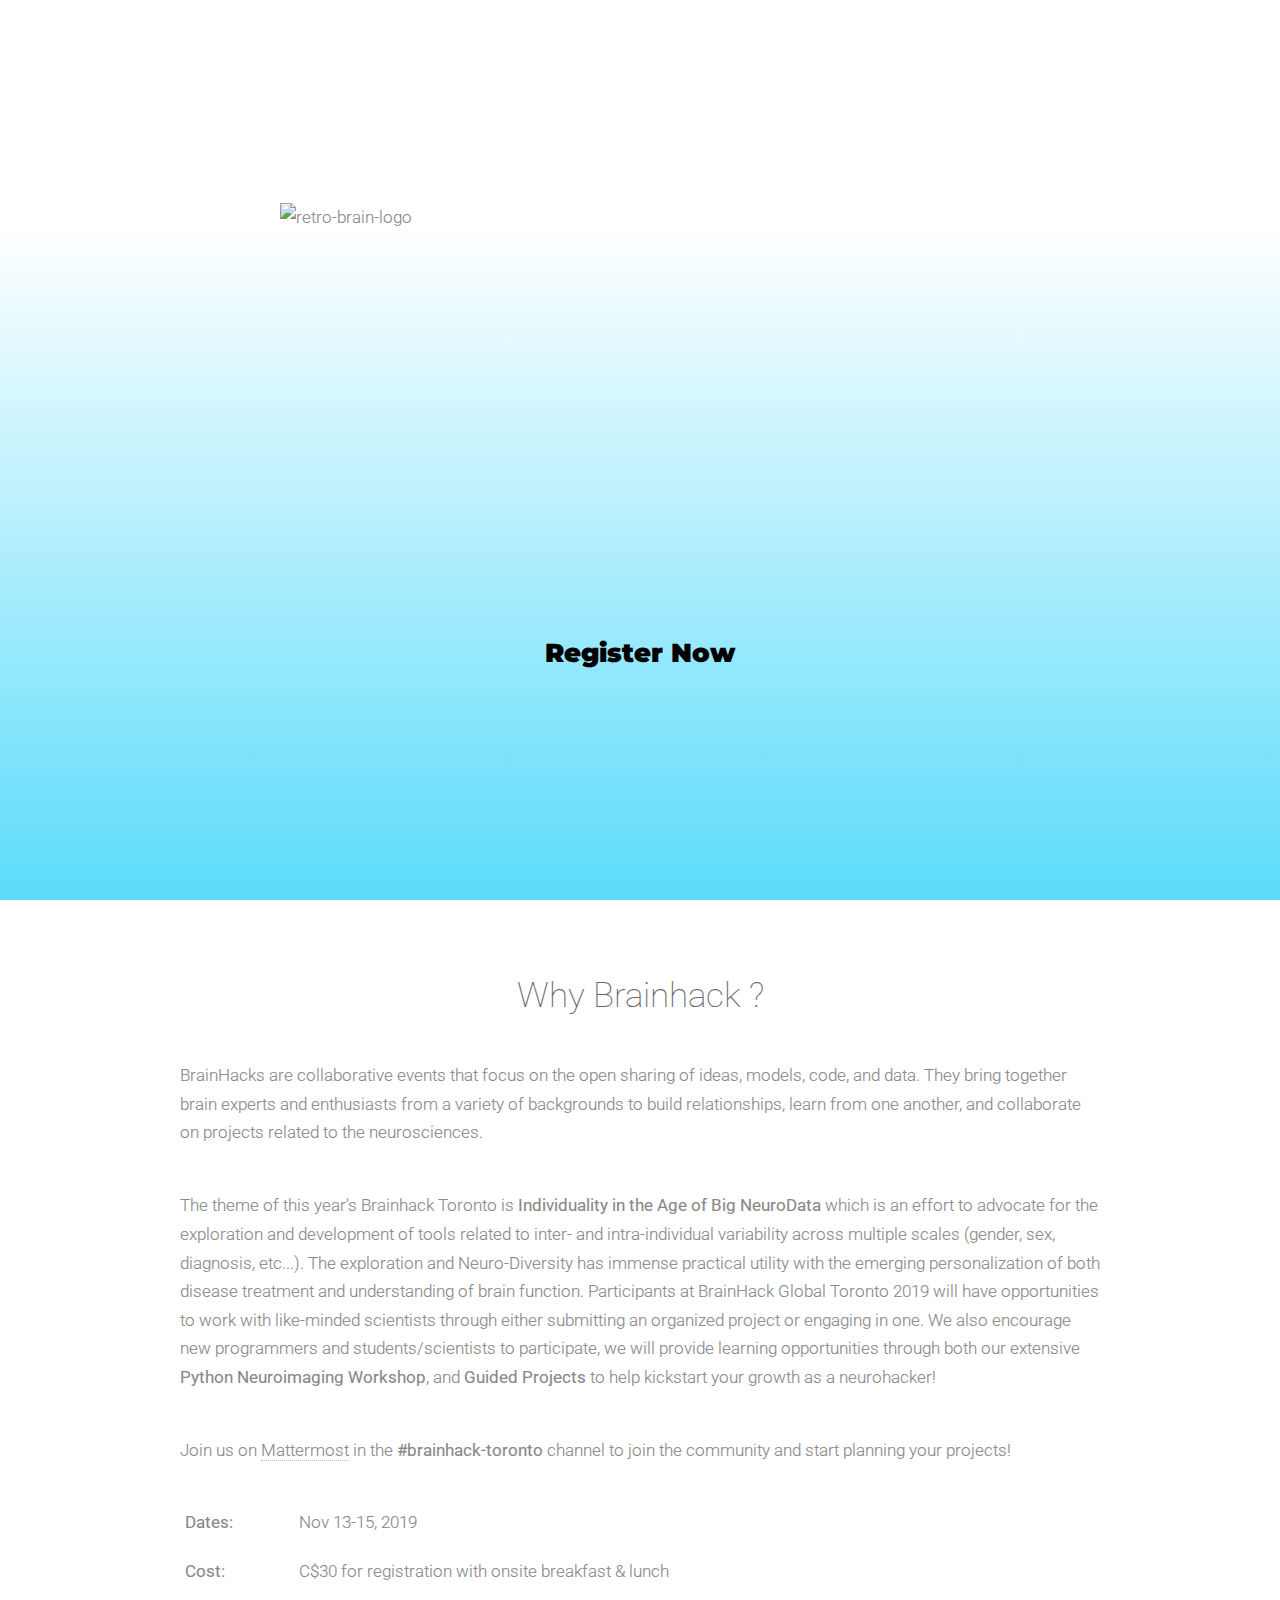
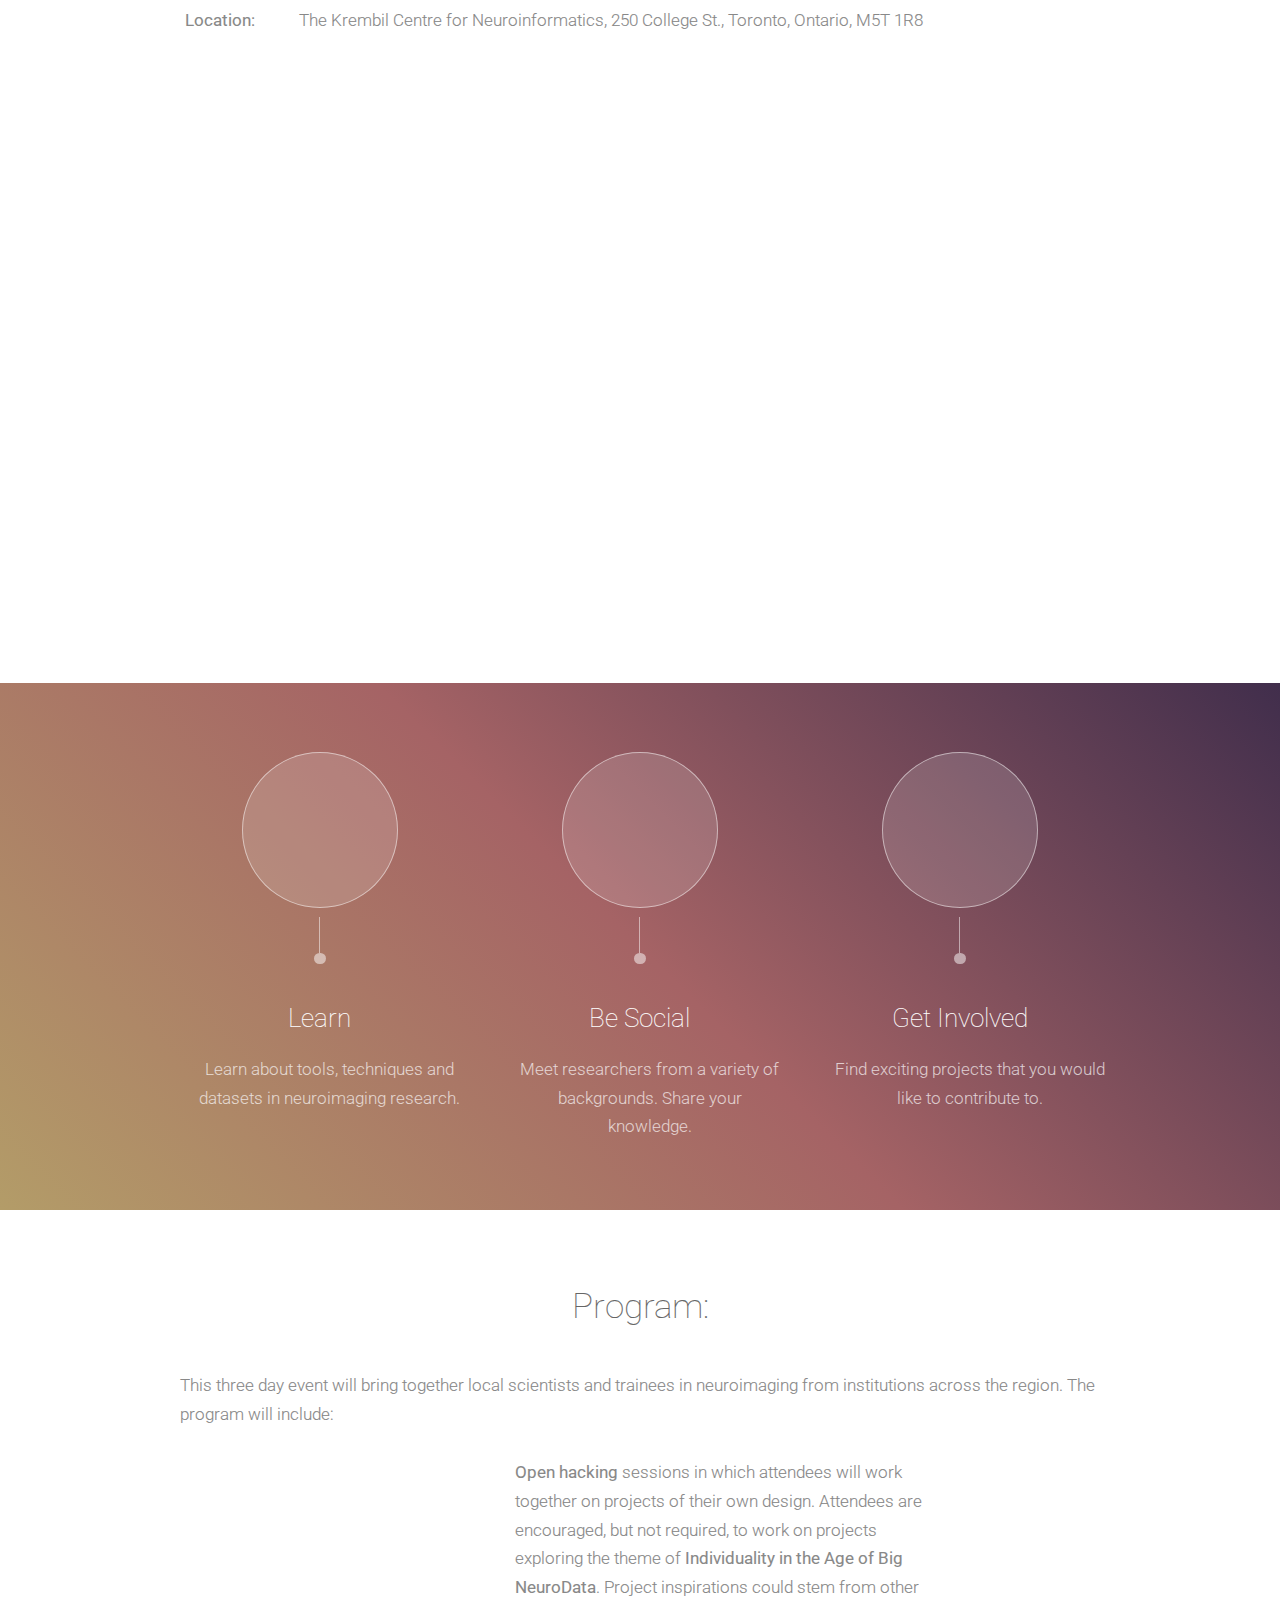
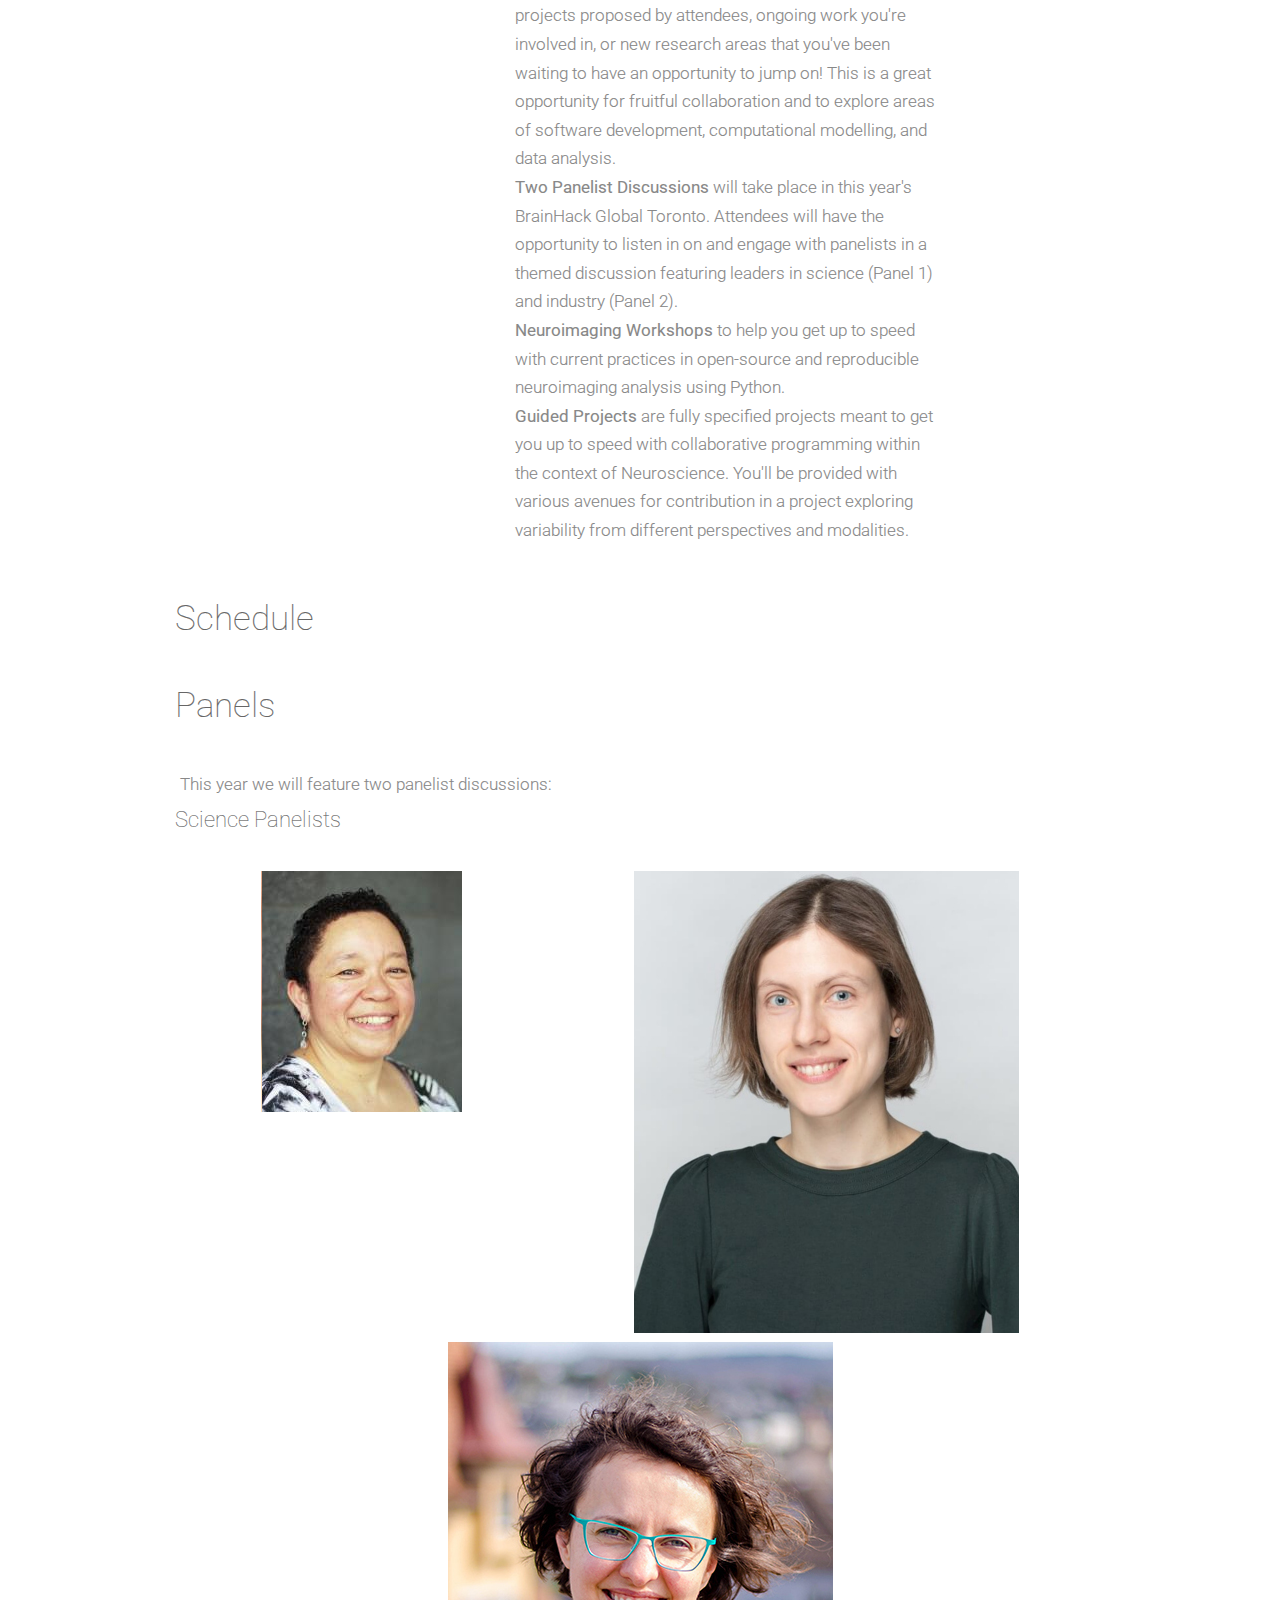
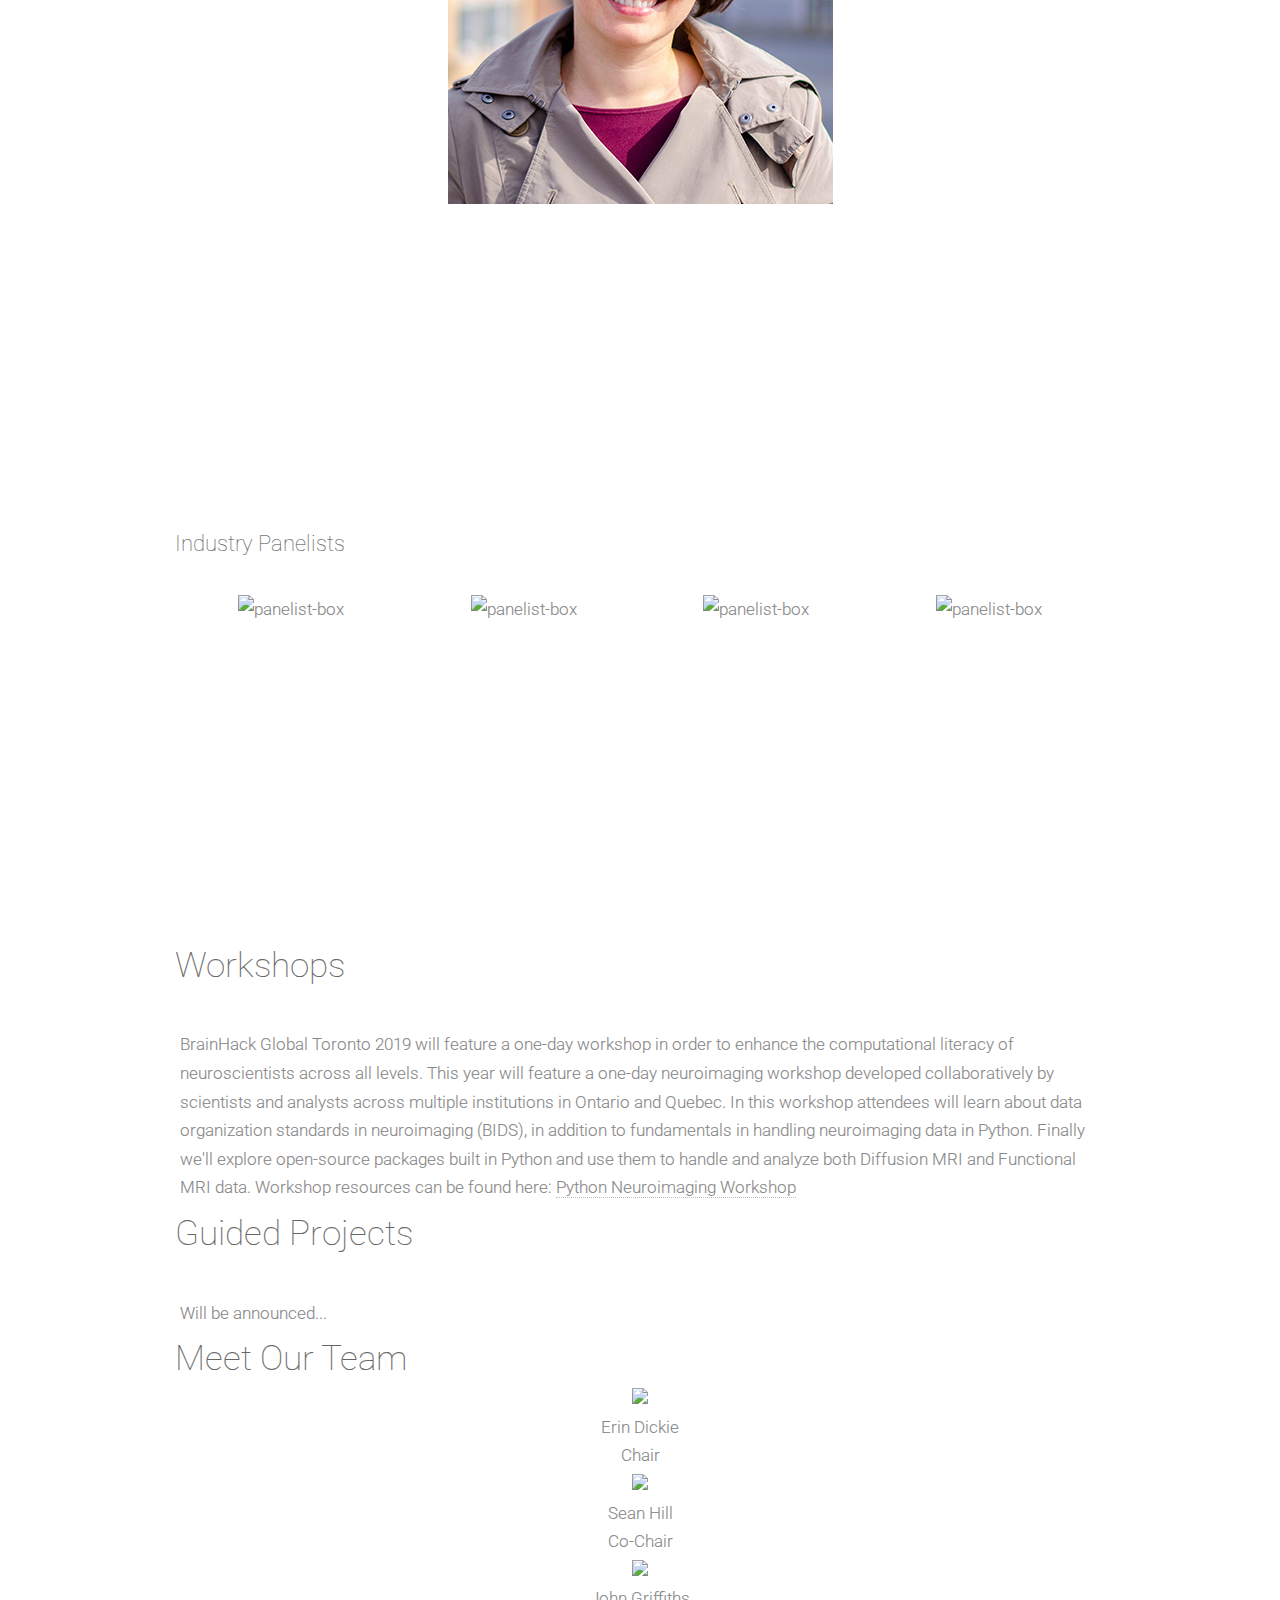
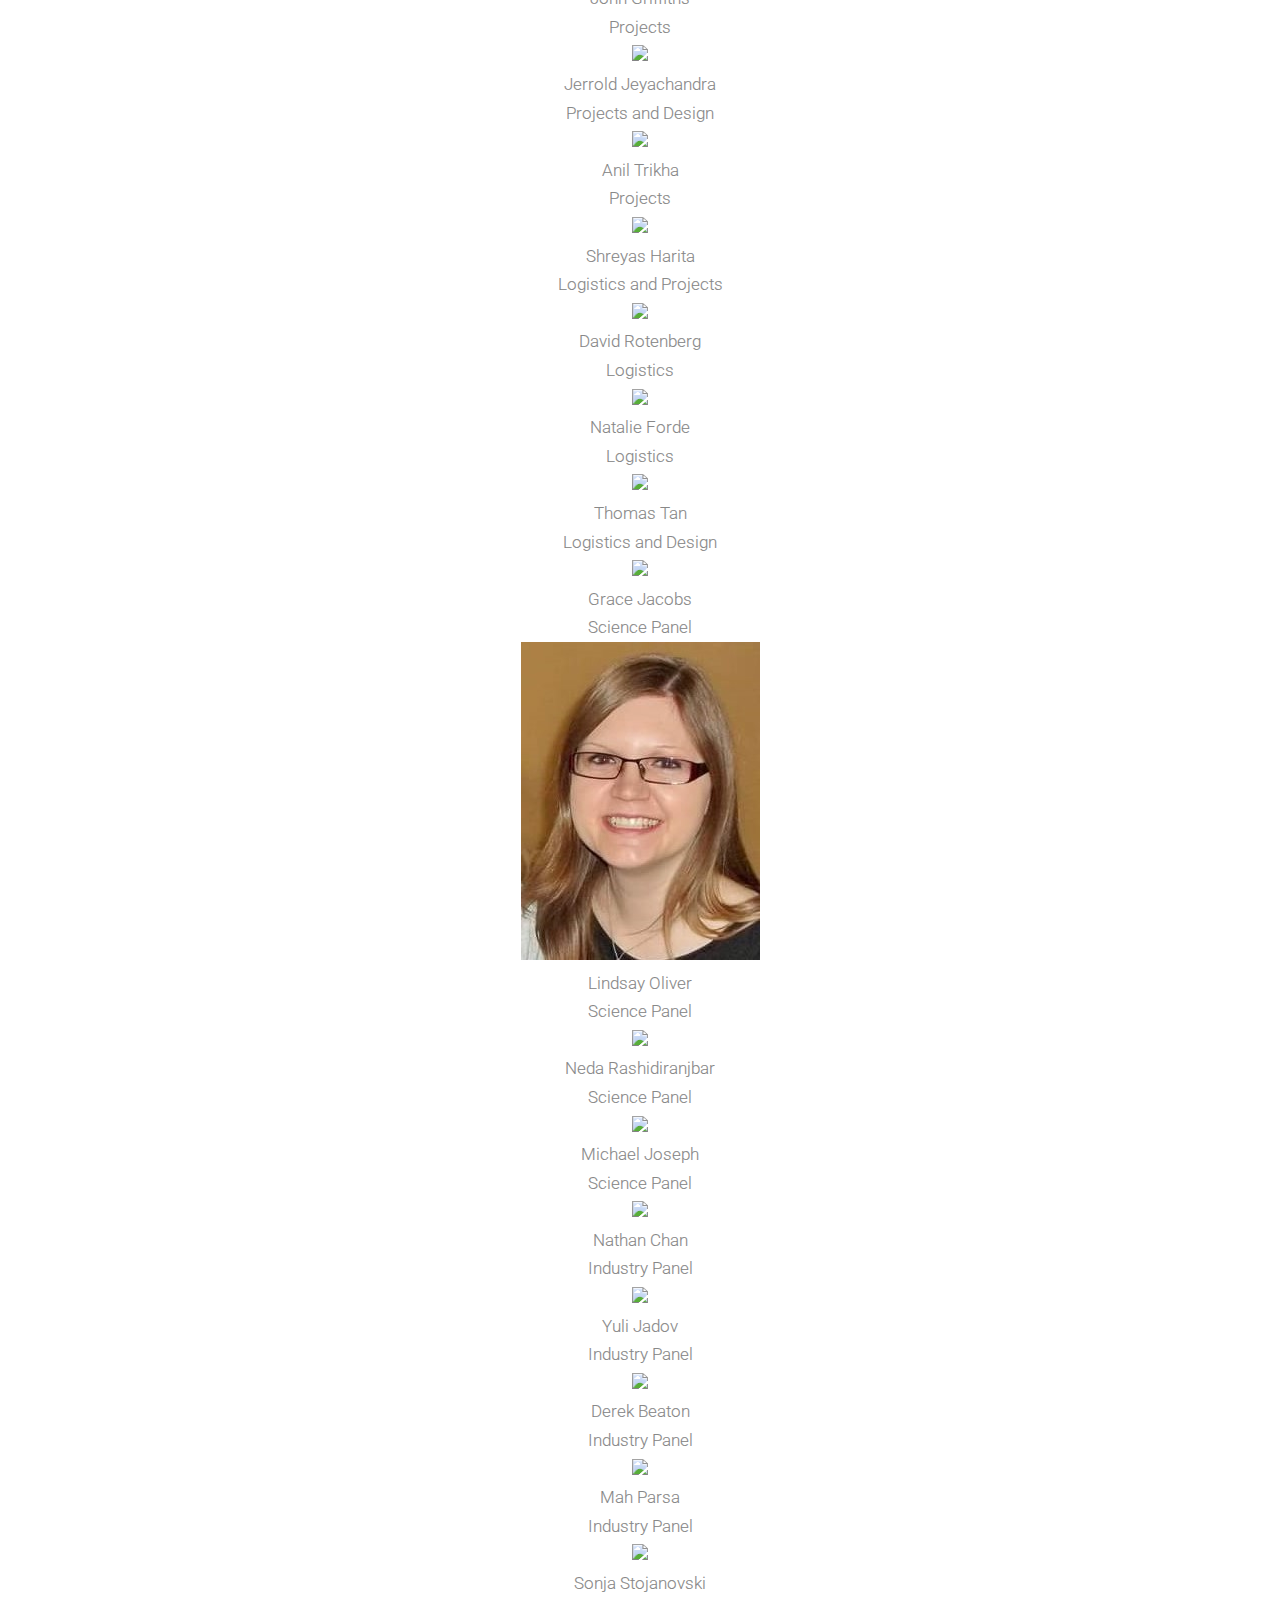
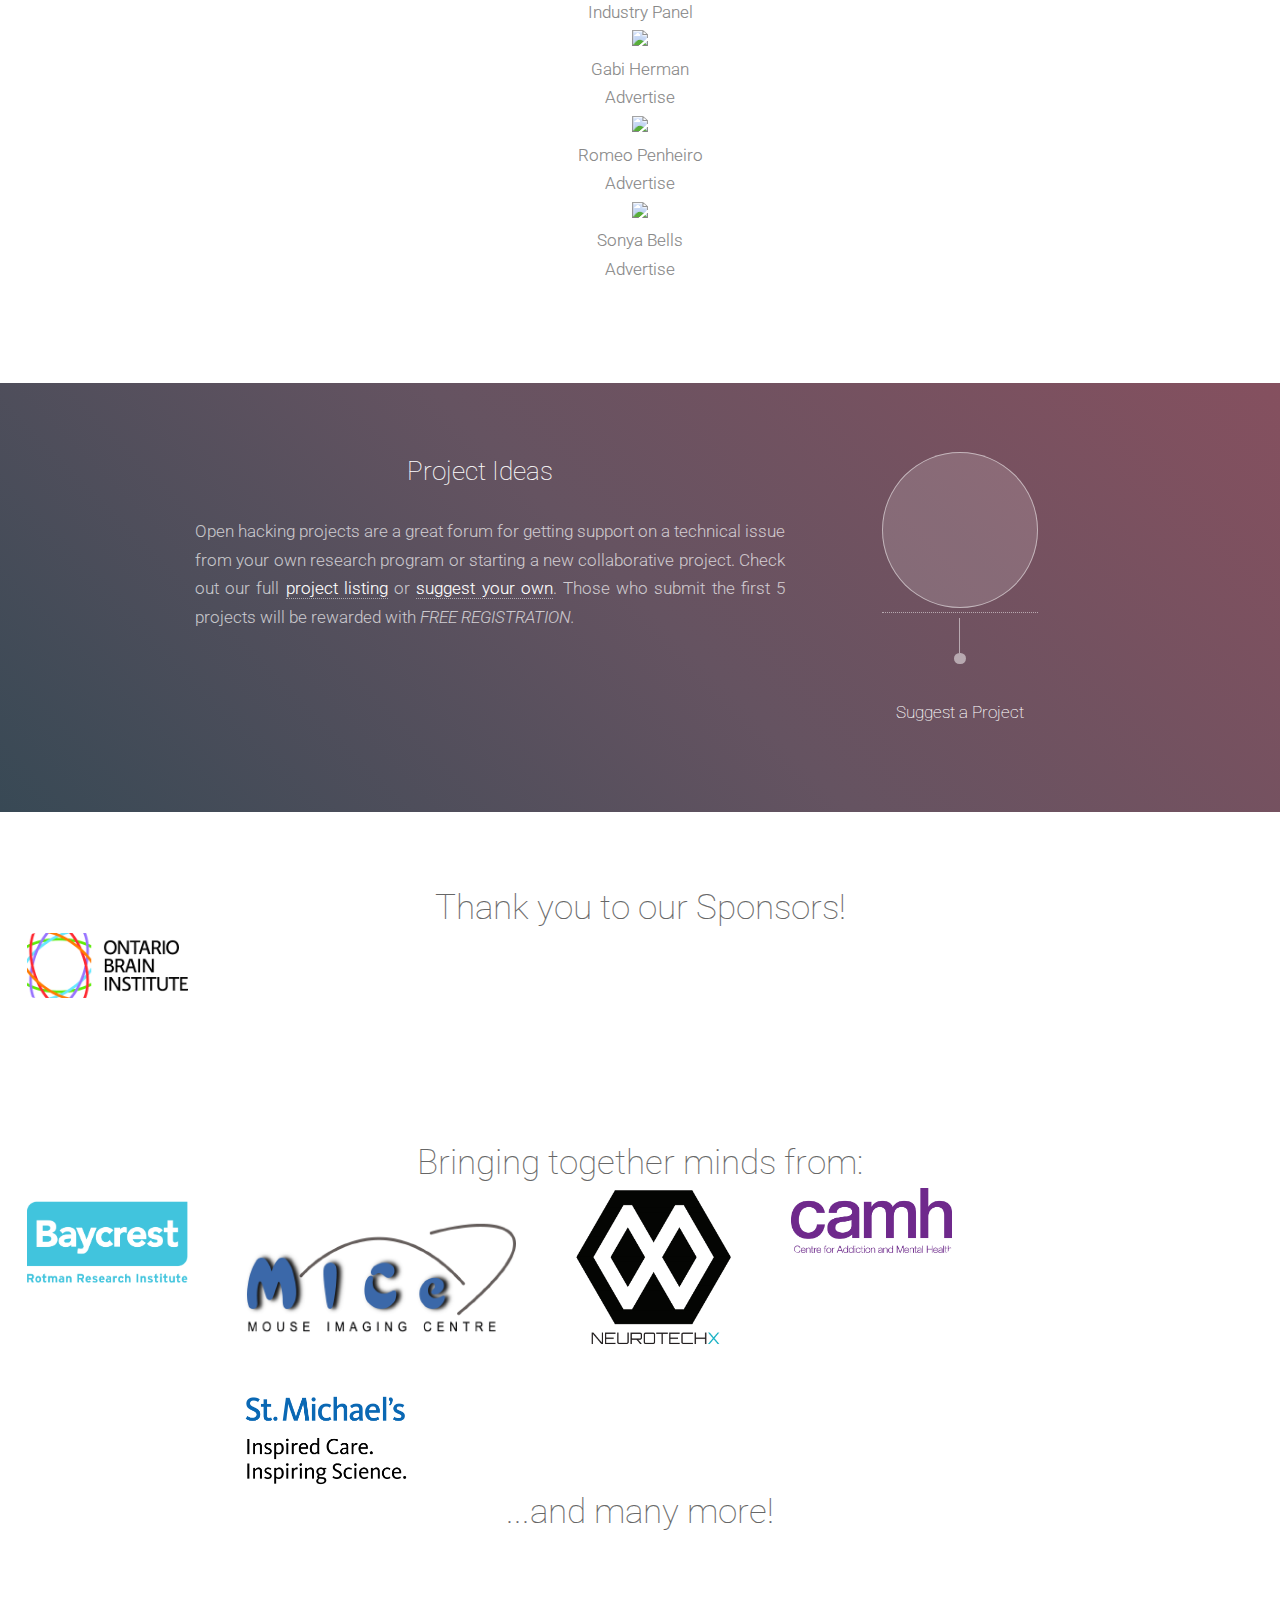
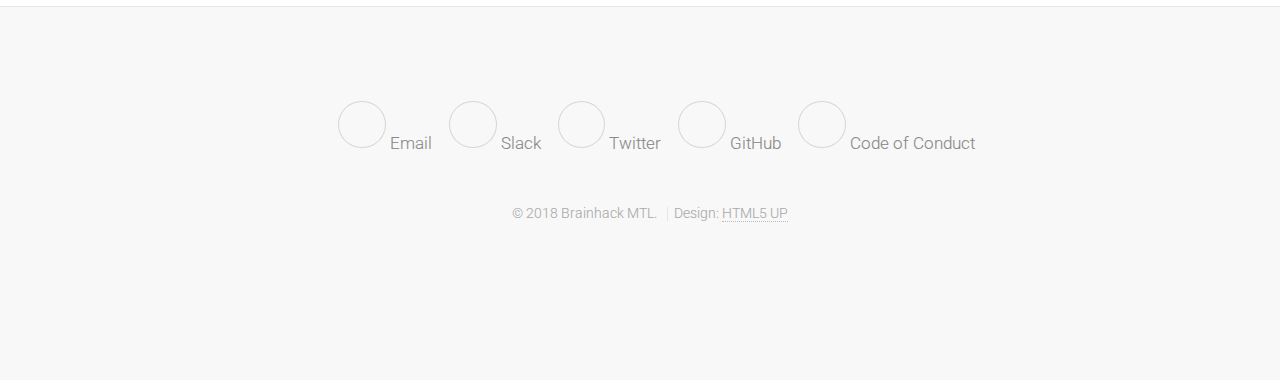
==== index.html @ a6c5b806 "Merge branch 'master' into master" ====
<!DOCTYPE HTML>
<!--
	Tessellate by HTML5 UP
	html5up.net | @ajlkn
	Free for personal and commercial use under the CCA 3.0 license (html5up.net/license)
-->
<html>

<head>
	<title>Global Toronto 11-2019</title>
	<meta charset="utf-8" />
	<meta name="viewport" content="width=device-width, initial-scale=1" />
	<link href="https://fonts.googleapis.com/css?family=Press+Start+2P" rel="stylesheet">
	<link href="https://fonts.googleapis.com/css?family=Montserrat" rel="stylesheet">
	<link rel="stylesheet" href="https://use.fontawesome.com/releases/v5.7.2/css/all.css" integrity="sha384-fnmOCqbTlWIlj8LyTjo7mOUStjsKC4pOpQbqyi7RrhN7udi9RwhKkMHpvLbHG9Sr" crossorigin="anonymous">
	<link rel="stylesheet" href="https://maxcdn.bootstrapcdn.com/bootstrap/3.3.7/css/bootstrap.min.css" integrity="sha384-BVYiiSIFeK1dGmJRAkycuHAHRg32OmUcww7on3RYdg4Va+PmSTsz/K68vbdEjh4u"
	    crossorigin="anonymous">
	<link rel="stylesheet" href="assets/css/main.css" />
	<link rel="stylesheet" href="assets/css/index.css"/>


	<!-- Full Calender -->
	<link href='assets/js/fullcalendar/packages/core/main.css' rel='stylesheet' />
	<link href='assets/js/fullcalendar/packages/list/main.css' rel='stylesheet' />

	<script src='assets/js/fullcalendar/packages/core/main.js'></script>
	<script src='assets/js/fullcalendar/packages/list/main.js'></script>
	<script src="assets/js/jquery.min.js"></script>


	<!-- Script for calendar -->
    	<script>

		// Get JSON callsback addDocument...
		document.addEventListener('DOMContentLoaded', addDocument)

		function addDocument(){

			$.getJSON("assets/data/calendar.json", function(data){

				console.log(data)
				var calendarEl = document.getElementById('calendar');
				var calendar = new FullCalendar.Calendar(calendarEl, {
					plugins: [ 'list' ],
					defaultView: 'listWeek',
					validRange: {
						start: "2019-11-13",
						end: "2019-11-16"
					},
					events: data

				});
			calendar.render();

			});
      		}

    	</script>


</head>

<body>

	<!-- Header -->

    <div class="header-logo">

		<div><img class="logo" src="./images/BrainHack/SVG/coverArt.svg" alt="retro-brain-logo"></div>

		<div id="reg-link"><a href="https://www.eventbrite.ca/e/global-toronto-brainhack-2019-tickets-76980551903" id="register-link">Register Now</a></div>
	  </div>


	<!-- First -->
	<section id="info" class="main">
		<header>
			<div class="container">
				<h2> Why Brainhack ?</h2>

				<p> BrainHacks are collaborative events that focus on the open sharing of ideas, models, code, and data. They bring together brain experts and enthusiasts from a variety of backgrounds to build relationships, learn from one another, and collaborate on projects related to the neurosciences. </p>

				<p> The theme of this year's Brainhack Toronto is <b> Individuality in the Age of Big NeuroData </b> which is an effort to advocate for the exploration and development of tools related to inter- and intra-individual variability across multiple scales (gender, sex, diagnosis, etc...). The exploration and Neuro-Diversity has immense practical utility with the emerging personalization of both disease treatment and understanding of brain function. Participants at BrainHack Global Toronto 2019 will have opportunities to work with like-minded scientists through either submitting an organized project or engaging in one. We also encourage new programmers and students/scientists to participate, we will provide learning opportunities through both our extensive <b>Python Neuroimaging Workshop</b>, and <b>Guided Projects</b> to help kickstart your growth as a neurohacker!

				<p> Join us on <a href="https://mattermost.brainhack.org/brainhack/channels/brainhack-toronto" target="_blank">Mattermost</a> in the <b>#brainhack-toronto</b> channel to join the community and start planning your projects! </p>

				</br>
				<div>
					<table>
						<tr>
							<td align="left">
								<b>Dates:</b>
							</td>
							<td align="left">Nov 13-15, 2019</td>
						</tr>
						<tr>
							<td align="left">
								<b>Cost:</b>
							</td>
							<td align="left">C$30 for registration with onsite breakfast & lunch</td>
						</tr>
						<tr>
							<td align="left">
								<b>Location:</b>
							</td>
							<td align="left">The Krembil Centre for Neuroinformatics, 250 College St., Toronto, Ontario, M5T 1R8</th>
						</tr>
					</table>
				</div>
				</br>
				<div class="map-responsive">

					<!-- Change z=xx for map zoom-->
					<iframe src="https://maps.google.com/maps?q=250%20College%20St%2C%20Toronto%2C%20ON%20M5T%201R8&t=&z=16&ie=UTF8&iwloc=&output=embed"
					    width="600" height="450" frameborder="0" style="border:0" allowfullscreen></iframe>
				</div>
			</div>
		</header>
		<div class="content dark style1 featured">
			<div class="container">
				<div class="row">
					<div class="4u 12u(narrow)">
						<section>
							<span class="feature-icon">
								<span class="icon fa-graduation-cap"></span>
							</span>
							<header>
								<h3>Learn</h3>
							</header>
							<p>Learn about tools, techniques and datasets in neuroimaging research.</p>
						</section>
					</div>
					<div class="4u 12u(narrow)">
						<section>
							<span class="feature-icon">
								<span class="icon fa-comments"></span>
							</span>
							<header>
								<h3>Be Social</h3>
							</header>
							<p>Meet researchers from a variety of backgrounds. Share your knowledge.</p>
						</section>
					</div>
					<div class="4u 12u(narrow)">
						<section>
							<span class="feature-icon">
								<span class="icon fa-gears"></span>
							</span>
							<header>
								<h3>Get Involved</h3>
							</header>
							<p>Find exciting projects that you would like to contribute to.</p>
						</section>
					</div>
				</div>
			</div>
		</div>
	</section>

	<!-- Second -->
	<section id="schedule" class="main">
		<header>
			<div class="container">
				<h2>Program:</h2>
				<p>
					This three day event will bring together local scientists and trainees in neuroimaging from institutions across the region.
					The program will include:
				</p>


			<div class="row">
				<div class="4u 12u(narrow)">
					<a href="https://gigascience.biomedcentral.com/articles/10.1186/s13742-016-0121-x" target="_blank" class="image fit">
						<img src="images/what_is_brainhack.gif" alt="" />
					</a>
				</div>
				<div class="6u 12u(narrow)">
					<ul class="info">
						<li class="icon fa-cog">
							<!-- Update information for better interoperability -->
							<b>Open hacking</b> sessions in which attendees will work together on projects of their own design. Attendees are encouraged, but not required,
							to work on projects exploring the theme of <b>Individuality in the Age of Big NeuroData</b>. Project inspirations could stem from other projects proposed by attendees,
							ongoing work you're involved in, or new research areas that you've been waiting to have an opportunity to jump on!
							This is a great opportunity for fruitful collaboration and to explore areas of software development,
							computational modelling, and data analysis.
							</li>
						<li class="icon fa-bullhorn">
							<!-- Update information depending on what's actually happening -->
							<b>Two Panelist Discussions</b> will take place in this year's BrainHack Global Toronto. Attendees will have the opportunity to listen in on and engage with panelists in a themed discussion featuring leaders in science (Panel 1) and industry (Panel 2).
							</li>
							<!-- No longer relevant, use TrainTracks -->
						<li class="icon fa-train"> <b> Neuroimaging Workshops </b> to help you get up to speed with current practices in open-source and reproducible neuroimaging analysis
							using Python.
						</li>
						<li> <i class="fas fa-hands-helping"></i> <b> Guided Projects </b> are fully specified projects meant to get you up to speed with collaborative programming within the context of Neuroscience. You'll be provided with various avenues for contribution in a project exploring variability from different perspectives and modalities.
						</li>
					</ul>
				</div>
			</div>

				<div class="row">
					<h2>Schedule</h2>
				</div>

				<div id='calendar' style="padding: 0 0 2em 0"></div>


				<div class="row">
					<h2>Panels</h2>
				</div>

				<p>
					This year we will feature two panelist discussions:
				</p>

				<div class="row" style="padding: 0 0 2em 0">
					<h3>Science Panelists</h3>
				</div>

					<!-- Add flexbox div container horizontal here use placeholder-->
					<div class="panelists">

						<div class="science-box"><img class="panelist-box" src="./images/panelists/skinner_cropped.jpg" alt="panelist-box"></div>
						<div class="science-box"><img class="panelist-box" src="./images/panelists/yuliya_cropped.jpg" alt="panelist-box"></div>
						<div class="science-box"><img class="panelist-box" src="./images/panelists/andreaa_cropped.jpg" alt="panelist-box"></div>
					</div>

					<!-- Goal on hover of above, call a JS script that
	     				writes into panelist-test-->
					<div class="text-parent">
						<div id="science-person"></div>
						<div id="science-job"></div>
						<div id="science-bio"></div>
					</div>



				<div class="row" style="padding: 0 0 2em 0">
					<h3>Industry Panelists</h3>
				</div>

					<!-- Add flexbox div container horizontal here -->
					<div class="panelists">

						<div class="industry-box"><img class="panelist-box" src="./images/panelists/april.jpg" alt="panelist-box"></div>
						<div class="industry-box"><img class="panelist-box" src="./images/panelists/roseanne.jpg" alt="panelist-box"></div>
						<div class="industry-box"><img class="panelist-box" src="./images/panelists/graeme.jpg" alt="panelist-box"></div>
						<div class="industry-box"><img class="panelist-box" src="./images/panelists/CrisMicheli.jpg" alt="panelist-box"></div>
					</div>

					<div class="text-parent">
						<div id="industry-person"></div>
						<div id="industry-job"></div>
						<div id="industry-bio"></div>
					</div>

				<div class="row">
					<h2>Workshops</h2>
				</div>


				<p> 
					BrainHack Global Toronto 2019 will feature a one-day workshop in order to enhance the computational literacy of neuroscientists across all levels. This year will feature
					a one-day neuroimaging workshop developed collaboratively by scientists and analysts across multiple institutions in Ontario and Quebec. In this workshop attendees will learn
					about data organization standards in neuroimaging (BIDS), in addition to fundamentals in handling neuroimaging data in Python. Finally we'll explore open-source packages
					built in Python and use them to handle and analyze both Diffusion MRI and Functional MRI data. 

					Workshop resources can be found here: <a href="https://github.com/jerdra/python_neuroimaging_analysis">Python Neuroimaging Workshop</a>

				</p>

				<div class="row">
					<h2>Guided Projects</h2>
				</div>
				<p>
				Will be announced...
				</p>

				<div class="row">
					<h2>Meet Our Team</h2>

				</div>

					<div class="subcomittee-container">
        					<div class="flex-item"><img src="./images/committee/erin.jpeg">
							<div class="description-text">
          						<div>Erin Dickie</div>
											<div>Chair</div>
							</div>
	     					</div>
        					<div class="flex-item"><img src="./images/committee/person101.png">
							<div class="description-text">
          						<div>Sean Hill</div>
											<div>Co-Chair</div>
							</div>
	     					</div>
								<div class="flex-item"><img src="./images/committee/person101.png">
								<div class="description-text">
										<div>John Griffiths</div>
										<div>Projects</div>
								</div>
								</div>
        					<div class="flex-item"><img src="./images/committee/jer.jpg">
							<div class="description-text">
          						<div>Jerrold Jeyachandra</div>
											<div>Projects and Design</div>
							</div>
	     					</div>
								<div class="flex-item"><img src="./images/committee/Anil-2019Oct23.jpg">
						<div class="description-text">
											<div>Anil Trikha</div>
											<div>Projects</div>
						</div>
							</div>
								<div class="flex-item"><img src="./images/committee/Shreyas.jpg">
						<div class="description-text">
										<div>Shreyas Harita</div>
										<div>Logistics and Projects</div>
						</div>
							</div>
        					<div class="flex-item"><img src="./images/committee/person101.png">
							<div class="description-text">
          						<div>David Rotenberg</div>
											<div>Logistics</div>
							</div>
	     					</div>
        					<div class="flex-item"><img src="./images/committee/nat.jpg">
							<div class="description-text">
          						<div>Natalie Forde</div>
											<div>Logistics</div>
							</div>
	     					</div>
        					<div class="flex-item"><img src="./images/committee/thomas.jpg">
							<div class="description-text">
          						<div>Thomas Tan</div>
											<div>Logistics and Design</div>
							</div>
	     					</div>
        					<div class="flex-item"><img src="./images/committee/grace.jpeg">
							<div class="description-text">
          						<div>Grace Jacobs</div>
											<div>Science Panel</div>
							</div>
	     					</div>
        					<div class="flex-item"><img src="./images/committee/lindsay.jpg">
							<div class="description-text">
          						<div>Lindsay Oliver</div>
											<div>Science Panel</div>
							</div>
	     					</div>
        					<div class="flex-item"><img src="./images/committee/Nedaedited.jpg">
							<div class="description-text">
          						<div>Neda Rashidiranjbar</div>
											<div>Science Panel</div>
							</div>
	     					</div>
								<div class="flex-item"><img src="./images/committee/person101.png">
						<div class="description-text">
											<div>Michael Joseph</div>
											<div>Science Panel</div>
						</div>
							</div>
							<div class="flex-item"><img src="./images/committee/nathan.jpg">
					<div class="description-text">
											<div>Nathan Chan</div>
											<div>Industry Panel</div>
					</div>
						</div>
        					<div class="flex-item"><img src="./images/committee/yuli.jpg">
							<div class="description-text">
          						<div>Yuli Jadov</div>
											<div>Industry Panel</div>
							</div>
	     					</div>
							<div class="flex-item"><img src="./images/committee/person101.png">
					<div class="description-text">
											<div>Derek Beaton</div>
											<div>Industry Panel</div>
					</div>
						</div>
						<div class="flex-item"><img src="./images/committee/person101.png">
				<div class="description-text">
										<div>Mah Parsa</div>
										<div>Industry Panel</div>
				</div>
					</div>
        					<div class="flex-item"><img src="./images/committee/person101.png">
							<div class="description-text">
          						<div>Sonja Stojanovski</div>
											<div>Industry Panel</div>
							</div>
	     					</div>
        					<div class="flex-item"><img src="./images/committee/gabi.jpg">
							<div class="description-text">
          						<div>Gabi Herman</div>
											<div>Advertise</div>
							</div>
	     					</div>
        					<div class="flex-item"><img src="./images/committee/person101.png">
							<div class="description-text">
          						<div>Romeo Penheiro</div>
											<div>Advertise</div>
							</div>
	     					</div>
        					<div class="flex-item"><img src="./images/committee/person101.png">
							<div class="description-text">
          						<div>Sonya Bells</div>
											<div>Advertise</div>
							</div>
	     					</div>
    					</div>

			<div class="container">
				<div class="12u 12u(narrow)">

					<!-- <h2>Social Events</h2> -->
					<div class="row">
						<div class="3u"></div>
						<!-- <div>
							<i class="icon fa-code"></i> Hacknight with
							<a href="http://neurotechx.com/chapter/1531/">NeuroTechTO</a> on Thursday evening @ Mozilla
						</div> -->
					</div>
					<div class="row">
						<div class="3u"></div>
						<!--<div>
							<i class="icon fa-coffee"></i> A social outing on Friday evening @
							<a href="http://fabrestaurants.ca/restaurant/thegoodman/">Goodman Pub & Kitchen</a>
						</div> --->
					</div>

				</div>
			</div>
		</header>
	</section>






	<section id="projects" class="main">
		<div class="content dark style2">
			<div class="container">
				<div class="row">
					<div class="8u 12u(narrow)">
						<section>
							<h3>Project Ideas</h3>
							<p>
								Open hacking projects are a great forum for getting support on a technical issue from your own research program or starting
								a new collaborative project. Check out our full

								<a href="projects.html" target="_blank">project listing</a> or
								<a href="https://docs.google.com/forms/d/e/1FAIpQLSe87uijqLn3oYA3CiZ4BWmYe9z6SYHd9r05hBLc5zU6RomJ_A/viewform?usp=sf_link" target="_blank">suggest your own</a>. Those who submit the first 5 projects will be rewarded with
								<em>FREE REGISTRATION.</em>
							</p>
						</section>
					</div>
					<div class="4u 12u(narrow)">
						<a href="https://docs.google.com/forms/d/e/1FAIpQLSe87uijqLn3oYA3CiZ4BWmYe9z6SYHd9r05hBLc5zU6RomJ_A/viewform?usp=sf_link" target="_blank">
							<span class="feature-icon">
								<span class="icon fa-clipboard"></span>
							</span>
							<h4>Suggest a Project</h4>
						</a>
					</div>
				</div>
			</div>
		</div>
	</section>

	<!-- SPONSORS -->
	<section id="sponsors" class="main">
			<header>
			<div class="container">
				<h2>Thank you to our Sponsors!</h2>
			</div>

			<div class="row">

				<div class="2u">
					<a href="http://braininstitute.ca/" target="_blank" class="image fit">
						<img src="images/OBI_logp.png" alt="" />
					</a>
				</div>

				<div class="2u">
					<a href="https://conp.ca/" target="_blank" class="image fit">
						<img src="images/conp_logo.png" alt="" />
					</a>
				</div>
				<div class="3u">
					<a href="http://www.camh.ca/en/research/research_areas/krembil-centre-for-neuroinformatics" target="_blank" class="image fit">
						<img src="images/CAMH_KCNI_logo.png" alt="" />
					</a>
				</div>
				<div class="3u">
					<a href="https://www.opereason.com/" target="_blank" class="image fit">
						<img src="images/OpereasonLogo.jpg" alt="" />
					</a>
				</div>

			</div>


			</header>
		</div>


	</section>
	<section id="sponsors" class="main">
		<header>
			<div class="container">
				<h2>Bringing together minds from:</h2>
			</div>
			<div class="row">
				<div class="2u">
					<a href="https://www.baycrest.org/Baycrest/Research-Innovation/About-Us/Rotman-Research-Institute" target="_blank" class="image fit">
						<img src="images/baycrest_logo_padded.png" alt="" />
					</a>
				</div>
				<div class="3u">
					<a href="http://www.mouseimaging.ca/" target="_blank" class="image fit">
						<img src="images/mice_logo_padded.png" alt="" />
					</a>
				</div>
				<div class="2u">
					<a href="https://neurotechx.herokuapp.com/" target="_blank" class="image fit">
						<img src="images/neurotechx_logo.png" alt="" />
					</a>
				</div>
				<div class="2u">
					<a href="http://www.camh.ca" target="_blank" class="image fit">
						<img src="images/camh-logo-ENGLISH-rgb.jpg" alt="" />
					</a>
				</div>
				<div class="3u">
					<a href="http://www.uhn.ca/KNC" target="_blank" class="image fit">
						<img src="images/logo-knc.png" alt="" />
					</a>
				</div>
			</div>
			<div class="row">
				<div class="2u">
					<a href="http://braininstitute.ca/" target="_blank" class="image fit">
						<img src="images/mozilla-.png" alt="" />
					</a>
				</div>
				<div class="2u">
					<a href="http://www.stmichaelshospital.com/" target="_blank" class="image fit">
						<img src="images/st_michaels.png" alt="" />
					</a>
				</div>
			</div>
			<div class="container">
				<h2>...and many more!</h2>
			</div>
		</header>
	</section>



	<!-- Footer -->
	<section id="footer">
		<ul class="icons">
			<li>
				<a href="mailto:erin.w.dickie@gmail.com" target="_blank" class="icon fa-envelope">
					<span class="label">Email</span>
				</a> Email</li>
			<li>
				<a href="https://brainhack-slack-invite.herokuapp.com/" target="_blank" class="icon fa-slack">
					<span class="label">Slack</span>
				</a> Slack</li>
			<li>
				<a href="https://twitter.com/brainhackto" target="_blank" class="icon fa-twitter">
					<span class="label">Twitter</span>
				</a> Twitter</li>
			<li>
				<a href="https://github.com/brainhackto/Global-Toronto-11-2019" target="_blank" class="icon fa-github">
					<span class="label">GitHub</span>
				</a> GitHub</li>
			<li>
				<a href="http://www.brainhack.org/code-of-conduct.html" target="_blank" class="icon fa-child">
					<span class="label">Code of Conduct</span>
				</a> Code of Conduct</li>
		</ul>
		<div class="copyright">
			<ul class="menu">
				<li>&copy; 2018 Brainhack MTL.</li>
				<li>Design:
					<a href="http://html5up.net">HTML5 UP</a>
				</li>
			</ul>
		</div>
	</section>

	<!-- Scripts -->
	<script src="assets/js/jquery.min.js"></script>
	<script src="assets/js/jquery.scrolly.min.js"></script>
	<script src="assets/js/skel.min.js"></script>
	<script src="assets/js/util.js"></script>
	<script src="assets/js/main.js"></script>
	<script src="https://maxcdn.bootstrapcdn.com/bootstrap/3.3.7/js/bootstrap.min.js"></script>

	<!-- Script for writing into divs science-text -->
	<script>
		// Get relevant elements
		var science_boxes = Array.from(document.getElementsByClassName("science-box"))

		// This function will write into a div
		function displayScience(evt){

			var person = evt.currentTarget.person;
			var job = evt.currentTarget.job;
			var bio = evt.currentTarget.bio;

			console.log(evt.currentTarget);
			console.log(person);
			console.log(job);
			console.log(bio);

			// Fill in
			$("#science-person").fadeOut( function(evt) {
				$(this).text(person).fadeIn();
			});
			$("#science-job").fadeOut( function(evt) {
				$(this).text(job).fadeIn();
			});
			$("#science-bio").fadeOut( function(evt) {
				$(this).text(bio).fadeIn();
			});
		}

		// Read JSON object
		$.getJSON("assets/data/science.json",function(data){

		      // For each science-box assign an event listener
		      science_boxes.map( (obj, ind) => {
		      	obj.person = data[ind].person
		      	obj.job = data[ind].job
		      	obj.bio = data[ind].bio
		      	obj.addEventListener("mouseover",displayScience)
		      });

		});




	</script>

	<!-- Script for writing into divs industry-text -->
	<script>
		// Get relevant elements
		var industry_boxes = Array.from(document.getElementsByClassName("industry-box"))

		// This function will write into a div
		function displayIndustry(evt){

			var person = evt.currentTarget.person;
			var job = evt.currentTarget.job;
			var bio = evt.currentTarget.bio;

			$("#industry-person").fadeOut( function(evt) {
				$(this).text(person).fadeIn();
			});
			$("#industry-job").fadeOut( function(evt) {
				$(this).text(job).fadeIn();
			});
			$("#industry-bio").fadeOut( function(evt) {
				$(this).text(bio).fadeIn();
			});
		}

		// Read JSON object
		$.getJSON("assets/data/industry.json",function(data){

		      // For each science-box assign an event listener
		      industry_boxes.map( (obj, ind) => {
		      	obj.person = data[ind].person
		      	obj.job = data[ind].job
		      	obj.bio = data[ind].bio
		      	obj.addEventListener("mouseover",displayIndustry)
		      });

		});

	</script>
</body>

</html>
---- assets/css/main.css ----
@import url("font-awesome.min.css");
@import url("https://fonts.googleapis.com/css?family=Roboto:100,100italic,300,300italic,400,400italic");

/*
	Tessellate by HTML5 UP
	html5up.net | @ajlkn
	Free for personal and commercial use under the CCA 3.0 license (html5up.net/license)
*/

/* Reset */

	html, body, div, span, applet, object, iframe, h1, h2, h3, h4, h5, h6, p, blockquote, pre, a, abbr, acronym, address, big, cite, code, del, dfn, em, img, ins, kbd, q, s, samp, small, strike, strong, sub, sup, tt, var, b, u, i, center, dl, dt, dd, ol, ul, li, fieldset, form, label, legend, table, caption, tbody, tfoot, thead, tr, th, td, article, aside, canvas, details, embed, figure, figcaption, footer, header, hgroup, menu, nav, output, ruby, section, summary, time, mark, audio, video {
		margin: 0;
		padding: 0;
		border: 0;
		font-size: 100%;
		font: inherit;
		vertical-align: baseline;
	}

	article, aside, details, figcaption, figure, footer, header, hgroup, menu, nav, section {
		display: block;
	}

	body {
		line-height: 1;
	}

	ol, ul {
		list-style: none;
		margin-top: 25px;
		margin-bottom: 25px;
	}

	li {
		text-align: left;
		list-style: none;
	}

	blockquote, q {
		quotes: none;
	}

	blockquote:before, blockquote:after, q:before, q:after {
		content: '';
		content: none;
	}

	table {
		border-collapse: collapse;
		border-spacing: 0;
	}

	body {
		-webkit-text-size-adjust: none;
	}

	th {
	border-bottom: 10px solid white;
	}

	.navbar {
		margin-bottom: 0;
		background-color: #000
	}

/* Box Model */

	*, *:before, *:after {
		-moz-box-sizing: border-box;
		-webkit-box-sizing: border-box;
		box-sizing: border-box;
	}

/* Containers */

	.container {
		margin-left: auto;
		margin-right: auto;
	}

	.container.\31 25\25 {
		width: 100%;
		max-width: 1700px;
		min-width: 1360px;
	}

	.container.\37 5\25 {
		width: 1020px;
	}

	.container.\35 0\25 {
		width: 680px;
	}

	.container.\32 5\25 {
		width: 340px;
	}

	.container {
		width: 1360px;
	}

	.map-responsive{
	overflow:hidden;
	padding-bottom:56.25%;
	position:relative;
	height:0;
	}
	.map-responsive iframe{
	left:0;
	top:0;
	height:100%;
	width:100%;
	position:absolute;
	}

	@media screen and (max-width: 1680px) {

		.container.\31 25\25 {
			width: 100%;
			max-width: 1500px;
			min-width: 1200px;
		}

		.container.\37 5\25 {
			width: 900px;
		}

		.container.\35 0\25 {
			width: 600px;
		}

		.container.\32 5\25 {
			width: 300px;
		}

		.container {
			width: 1200px;
		}

	}

	@media screen and (max-width: 1280px) {

		.container.\31 25\25 {
			width: 100%;
			max-width: 1200px;
			min-width: 960px;
		}

		.container.\37 5\25 {
			width: 720px;
		}

		.container.\35 0\25 {
			width: 480px;
		}

		.container.\32 5\25 {
			width: 240px;
		}

		.container {
			width: 960px;
		}

	}

	@media screen and (max-width: 1000px) {

		.container.\31 25\25 {
			width: 100%;
			max-width: 125%;
			min-width: 100%;
		}

		.container.\37 5\25 {
			width: 75%;
		}

		.container.\35 0\25 {
			width: 50%;
		}

		.container.\32 5\25 {
			width: 25%;
		}

		.container {
			width: 100% !important;
		}

	}

	@media screen and (max-width: 736px) {

		.container.\31 25\25 {
			width: 100%;
			max-width: 125%;
			min-width: 100%;
		}

		.container.\37 5\25 {
			width: 75%;
		}

		.container.\35 0\25 {
			width: 50%;
		}

		.container.\32 5\25 {
			width: 25%;
		}

		.container {
			width: 100% !important;
		}

	}

/* Grid */

	.row {
		border-bottom: solid 1px transparent;
		-moz-box-sizing: border-box;
		-webkit-box-sizing: border-box;
		box-sizing: border-box;
	}

	.row > * {
		float: left;
		-moz-box-sizing: border-box;
		-webkit-box-sizing: border-box;
		box-sizing: border-box;
	}

	.row:after, .row:before {
		content: '';
		display: block;
		clear: both;
		height: 0;
	}

	.row.uniform > * > :first-child {
		margin-top: 0;
	}

	.row.uniform > * > :last-child {
		margin-bottom: 0;
	}

	.row.\30 \25 > * {
		padding: 0px 0 0 0px;
	}

	.row.\30 \25 {
		margin: 0px 0 -1px 0px;
	}

	.row.uniform.\30 \25 > * {
		padding: 0px 0 0 0px;
	}

	.row.uniform.\30 \25 {
		margin: 0px 0 -1px 0px;
	}

	.row > * {
		padding: 50px 0 0 50px;
	}

	.row {
		margin: -50px 0 -1px -50px;
	}

	.row.uniform > * {
		padding: 50px 0 0 50px;
	}

	.row.uniform {
		margin: -50px 0 -1px -50px;
	}

	.row.\32 00\25 > * {
		padding: 100px 0 0 100px;
	}

	.row.\32 00\25 {
		margin: -100px 0 -1px -100px;
	}

	.row.uniform.\32 00\25 > * {
		padding: 100px 0 0 100px;
	}

	.row.uniform.\32 00\25 {
		margin: -100px 0 -1px -100px;
	}

	.row.\31 50\25 > * {
		padding: 75px 0 0 75px;
	}

	.row.\31 50\25 {
		margin: -75px 0 -1px -75px;
	}

	.row.uniform.\31 50\25 > * {
		padding: 75px 0 0 75px;
	}

	.row.uniform.\31 50\25 {
		margin: -75px 0 -1px -75px;
	}

	.row.\35 0\25 > * {
		padding: 25px 0 0 25px;
	}

	.row.\35 0\25 {
		margin: -25px 0 -1px -25px;
	}

	.row.uniform.\35 0\25 > * {
		padding: 25px 0 0 25px;
	}

	.row.uniform.\35 0\25 {
		margin: -25px 0 -1px -25px;
	}

	.row.\32 5\25 > * {
		padding: 12.5px 0 0 12.5px;
	}

	.row.\32 5\25 {
		margin: -12.5px 0 -1px -12.5px;
	}

	.row.uniform.\32 5\25 > * {
		padding: 12.5px 0 0 12.5px;
	}

	.row.uniform.\32 5\25 {
		margin: -12.5px 0 -1px -12.5px;
	}

	.\31 2u, .\31 2u\24 {
		width: 100%;
		clear: none;
		margin-left: 0;
	}

	.\31 1u, .\31 1u\24 {
		width: 91.6666666667%;
		clear: none;
		margin-left: 0;
	}

	.\31 0u, .\31 0u\24 {
		width: 83.3333333333%;
		clear: none;
		margin-left: 0;
	}

	.\39 u, .\39 u\24 {
		width: 75%;
		clear: none;
		margin-left: 0;
	}

	.\38 u, .\38 u\24 {
		width: 66.6666666667%;
		clear: none;
		margin-left: 0;
	}

	.\37 u, .\37 u\24 {
		width: 58.3333333333%;
		clear: none;
		margin-left: 0;
	}

	.\36 u, .\36 u\24 {
		width: 50%;
		clear: none;
		margin-left: 0;
	}

	.\35 u, .\35 u\24 {
		width: 41.6666666667%;
		clear: none;
		margin-left: 0;
	}

	.\34 u, .\34 u\24 {
		width: 33.3333333333%;
		clear: none;
		margin-left: 0;
	}

	.\33 u, .\33 u\24 {
		width: 25%;
		clear: none;
		margin-left: 0;
	}

	.\32 u, .\32 u\24 {
		width: 16.6666666667%;
		clear: none;
		margin-left: 0;
	}

	.\31 u, .\31 u\24 {
		width: 8.3333333333%;
		clear: none;
		margin-left: 0;
	}

	.\31 2u\24 + *,
	.\31 1u\24 + *,
	.\31 0u\24 + *,
	.\39 u\24 + *,
	.\38 u\24 + *,
	.\37 u\24 + *,
	.\36 u\24 + *,
	.\35 u\24 + *,
	.\34 u\24 + *,
	.\33 u\24 + *,
	.\32 u\24 + *,
	.\31 u\24 + * {
		clear: left;
	}

	.\-11u {
		margin-left: 91.66667%;
	}

	.\-10u {
		margin-left: 83.33333%;
	}

	.\-9u {
		margin-left: 75%;
	}

	.\-8u {
		margin-left: 66.66667%;
	}

	.\-7u {
		margin-left: 58.33333%;
	}

	.\-6u {
		margin-left: 50%;
	}

	.\-5u {
		margin-left: 41.66667%;
	}

	.\-4u {
		margin-left: 33.33333%;
	}

	.\-3u {
		margin-left: 25%;
	}

	.\-2u {
		margin-left: 16.66667%;
	}

	.\-1u {
		margin-left: 8.33333%;
	}

	@media screen and (max-width: 1680px) {

		.row > * {
			padding: 40px 0 0 40px;
		}

		.row {
			margin: -40px 0 -1px -40px;
		}

		.row.uniform > * {
			padding: 40px 0 0 40px;
		}

		.row.uniform {
			margin: -40px 0 -1px -40px;
		}

		.row.\32 00\25 > * {
			padding: 80px 0 0 80px;
		}

		.row.\32 00\25 {
			margin: -80px 0 -1px -80px;
		}

		.row.uniform.\32 00\25 > * {
			padding: 80px 0 0 80px;
		}

		.row.uniform.\32 00\25 {
			margin: -80px 0 -1px -80px;
		}

		.row.\31 50\25 > * {
			padding: 60px 0 0 60px;
		}

		.row.\31 50\25 {
			margin: -60px 0 -1px -60px;
		}

		.row.uniform.\31 50\25 > * {
			padding: 60px 0 0 60px;
		}

		.row.uniform.\31 50\25 {
			margin: -60px 0 -1px -60px;
		}

		.row.\35 0\25 > * {
			padding: 20px 0 0 20px;
		}

		.row.\35 0\25 {
			margin: -20px 0 -1px -20px;
		}

		.row.uniform.\35 0\25 > * {
			padding: 20px 0 0 20px;
		}

		.row.uniform.\35 0\25 {
			margin: -20px 0 -1px -20px;
		}

		.row.\32 5\25 > * {
			padding: 10px 0 0 10px;
		}

		.row.\32 5\25 {
			margin: -10px 0 -1px -10px;
		}

		.row.uniform.\32 5\25 > * {
			padding: 10px 0 0 10px;
		}

		.row.uniform.\32 5\25 {
			margin: -10px 0 -1px -10px;
		}

		.\31 2u\28wide\29, .\31 2u\24\28wide\29 {
			width: 100%;
			clear: none;
			margin-left: 0;
		}

		.\31 1u\28wide\29, .\31 1u\24\28wide\29 {
			width: 91.6666666667%;
			clear: none;
			margin-left: 0;
		}

		.\31 0u\28wide\29, .\31 0u\24\28wide\29 {
			width: 83.3333333333%;
			clear: none;
			margin-left: 0;
		}

		.\39 u\28wide\29, .\39 u\24\28wide\29 {
			width: 75%;
			clear: none;
			margin-left: 0;
		}

		.\38 u\28wide\29, .\38 u\24\28wide\29 {
			width: 66.6666666667%;
			clear: none;
			margin-left: 0;
		}

		.\37 u\28wide\29, .\37 u\24\28wide\29 {
			width: 58.3333333333%;
			clear: none;
			margin-left: 0;
		}

		.\36 u\28wide\29, .\36 u\24\28wide\29 {
			width: 50%;
			clear: none;
			margin-left: 0;
		}

		.\35 u\28wide\29, .\35 u\24\28wide\29 {
			width: 41.6666666667%;
			clear: none;
			margin-left: 0;
		}

		.\34 u\28wide\29, .\34 u\24\28wide\29 {
			width: 33.3333333333%;
			clear: none;
			margin-left: 0;
		}

		.\33 u\28wide\29, .\33 u\24\28wide\29 {
			width: 25%;
			clear: none;
			margin-left: 0;
		}

		.\32 u\28wide\29, .\32 u\24\28wide\29 {
			width: 16.6666666667%;
			clear: none;
			margin-left: 0;
		}

		.\31 u\28wide\29, .\31 u\24\28wide\29 {
			width: 8.3333333333%;
			clear: none;
			margin-left: 0;
		}

		.\31 2u\24\28wide\29 + *,
		.\31 1u\24\28wide\29 + *,
		.\31 0u\24\28wide\29 + *,
		.\39 u\24\28wide\29 + *,
		.\38 u\24\28wide\29 + *,
		.\37 u\24\28wide\29 + *,
		.\36 u\24\28wide\29 + *,
		.\35 u\24\28wide\29 + *,
		.\34 u\24\28wide\29 + *,
		.\33 u\24\28wide\29 + *,
		.\32 u\24\28wide\29 + *,
		.\31 u\24\28wide\29 + * {
			clear: left;
		}

		.\-11u\28wide\29 {
			margin-left: 91.66667%;
		}

		.\-10u\28wide\29 {
			margin-left: 83.33333%;
		}

		.\-9u\28wide\29 {
			margin-left: 75%;
		}

		.\-8u\28wide\29 {
			margin-left: 66.66667%;
		}

		.\-7u\28wide\29 {
			margin-left: 58.33333%;
		}

		.\-6u\28wide\29 {
			margin-left: 50%;
		}

		.\-5u\28wide\29 {
			margin-left: 41.66667%;
		}

		.\-4u\28wide\29 {
			margin-left: 33.33333%;
		}

		.\-3u\28wide\29 {
			margin-left: 25%;
		}

		.\-2u\28wide\29 {
			margin-left: 16.66667%;
		}

		.\-1u\28wide\29 {
			margin-left: 8.33333%;
		}

	}

	@media screen and (max-width: 1280px) {

		.row > * {
			padding: 30px 0 0 30px;
		}

		.row {
			margin: -30px 0 -1px -30px;
		}

		.row.uniform > * {
			padding: 30px 0 0 30px;
		}

		.row.uniform {
			margin: -30px 0 -1px -30px;
		}

		.row.\32 00\25 > * {
			padding: 60px 0 0 60px;
		}

		.row.\32 00\25 {
			margin: -60px 0 -1px -60px;
		}

		.row.uniform.\32 00\25 > * {
			padding: 60px 0 0 60px;
		}

		.row.uniform.\32 00\25 {
			margin: -60px 0 -1px -60px;
		}

		.row.\31 50\25 > * {
			padding: 45px 0 0 45px;
		}

		.row.\31 50\25 {
			margin: -45px 0 -1px -45px;
		}

		.row.uniform.\31 50\25 > * {
			padding: 45px 0 0 45px;
		}

		.row.uniform.\31 50\25 {
			margin: -45px 0 -1px -45px;
		}

		.row.\35 0\25 > * {
			padding: 15px 0 0 15px;
		}

		.row.\35 0\25 {
			margin: -15px 0 -1px -15px;
		}

		.row.uniform.\35 0\25 > * {
			padding: 15px 0 0 15px;
		}

		.row.uniform.\35 0\25 {
			margin: -15px 0 -1px -15px;
		}

		.row.\32 5\25 > * {
			padding: 7.5px 0 0 7.5px;
		}

		.row.\32 5\25 {
			margin: -7.5px 0 -1px -7.5px;
		}

		.row.uniform.\32 5\25 > * {
			padding: 7.5px 0 0 7.5px;
		}

		.row.uniform.\32 5\25 {
			margin: -7.5px 0 -1px -7.5px;
		}

		.\31 2u\28normal\29, .\31 2u\24\28normal\29 {
			width: 100%;
			clear: none;
			margin-left: 0;
		}

		.\31 1u\28normal\29, .\31 1u\24\28normal\29 {
			width: 91.6666666667%;
			clear: none;
			margin-left: 0;
		}

		.\31 0u\28normal\29, .\31 0u\24\28normal\29 {
			width: 83.3333333333%;
			clear: none;
			margin-left: 0;
		}

		.\39 u\28normal\29, .\39 u\24\28normal\29 {
			width: 75%;
			clear: none;
			margin-left: 0;
		}

		.\38 u\28normal\29, .\38 u\24\28normal\29 {
			width: 66.6666666667%;
			clear: none;
			margin-left: 0;
		}

		.\37 u\28normal\29, .\37 u\24\28normal\29 {
			width: 58.3333333333%;
			clear: none;
			margin-left: 0;
		}

		.\36 u\28normal\29, .\36 u\24\28normal\29 {
			width: 50%;
			clear: none;
			margin-left: 0;
		}

		.\35 u\28normal\29, .\35 u\24\28normal\29 {
			width: 41.6666666667%;
			clear: none;
			margin-left: 0;
		}

		.\34 u\28normal\29, .\34 u\24\28normal\29 {
			width: 33.3333333333%;
			clear: none;
			margin-left: 0;
		}

		.\33 u\28normal\29, .\33 u\24\28normal\29 {
			width: 25%;
			clear: none;
			margin-left: 0;
		}

		.\32 u\28normal\29, .\32 u\24\28normal\29 {
			width: 16.6666666667%;
			clear: none;
			margin-left: 0;
		}

		.\31 u\28normal\29, .\31 u\24\28normal\29 {
			width: 8.3333333333%;
			clear: none;
			margin-left: 0;
		}

		.\31 2u\24\28normal\29 + *,
		.\31 1u\24\28normal\29 + *,
		.\31 0u\24\28normal\29 + *,
		.\39 u\24\28normal\29 + *,
		.\38 u\24\28normal\29 + *,
		.\37 u\24\28normal\29 + *,
		.\36 u\24\28normal\29 + *,
		.\35 u\24\28normal\29 + *,
		.\34 u\24\28normal\29 + *,
		.\33 u\24\28normal\29 + *,
		.\32 u\24\28normal\29 + *,
		.\31 u\24\28normal\29 + * {
			clear: left;
		}

		.\-11u\28normal\29 {
			margin-left: 91.66667%;
		}

		.\-10u\28normal\29 {
			margin-left: 83.33333%;
		}

		.\-9u\28normal\29 {
			margin-left: 75%;
		}

		.\-8u\28normal\29 {
			margin-left: 66.66667%;
		}

		.\-7u\28normal\29 {
			margin-left: 58.33333%;
		}

		.\-6u\28normal\29 {
			margin-left: 50%;
		}

		.\-5u\28normal\29 {
			margin-left: 41.66667%;
		}

		.\-4u\28normal\29 {
			margin-left: 33.33333%;
		}

		.\-3u\28normal\29 {
			margin-left: 25%;
		}

		.\-2u\28normal\29 {
			margin-left: 16.66667%;
		}

		.\-1u\28normal\29 {
			margin-left: 8.33333%;
		}

	}

	@media screen and (max-width: 1000px) {

		.row > * {
			padding: 25px 0 0 25px;
		}

		.row {
			margin: -25px 0 -1px -25px;
		}

		.row.uniform > * {
			padding: 25px 0 0 25px;
		}

		.row.uniform {
			margin: -25px 0 -1px -25px;
		}

		.row.\32 00\25 > * {
			padding: 50px 0 0 50px;
		}

		.row.\32 00\25 {
			margin: -50px 0 -1px -50px;
		}

		.row.uniform.\32 00\25 > * {
			padding: 50px 0 0 50px;
		}

		.row.uniform.\32 00\25 {
			margin: -50px 0 -1px -50px;
		}

		.row.\31 50\25 > * {
			padding: 37.5px 0 0 37.5px;
		}

		.row.\31 50\25 {
			margin: -37.5px 0 -1px -37.5px;
		}

		.row.uniform.\31 50\25 > * {
			padding: 37.5px 0 0 37.5px;
		}

		.row.uniform.\31 50\25 {
			margin: -37.5px 0 -1px -37.5px;
		}

		.row.\35 0\25 > * {
			padding: 12.5px 0 0 12.5px;
		}

		.row.\35 0\25 {
			margin: -12.5px 0 -1px -12.5px;
		}

		.row.uniform.\35 0\25 > * {
			padding: 12.5px 0 0 12.5px;
		}

		.row.uniform.\35 0\25 {
			margin: -12.5px 0 -1px -12.5px;
		}

		.row.\32 5\25 > * {
			padding: 6.25px 0 0 6.25px;
		}

		.row.\32 5\25 {
			margin: -6.25px 0 -1px -6.25px;
		}

		.row.uniform.\32 5\25 > * {
			padding: 6.25px 0 0 6.25px;
		}

		.row.uniform.\32 5\25 {
			margin: -6.25px 0 -1px -6.25px;
		}

		.\31 2u\28narrow\29, .\31 2u\24\28narrow\29 {
			width: 100%;
			clear: none;
			margin-left: 0;
		}

		.\31 1u\28narrow\29, .\31 1u\24\28narrow\29 {
			width: 91.6666666667%;
			clear: none;
			margin-left: 0;
		}

		.\31 0u\28narrow\29, .\31 0u\24\28narrow\29 {
			width: 83.3333333333%;
			clear: none;
			margin-left: 0;
		}

		.\39 u\28narrow\29, .\39 u\24\28narrow\29 {
			width: 75%;
			clear: none;
			margin-left: 0;
		}

		.\38 u\28narrow\29, .\38 u\24\28narrow\29 {
			width: 66.6666666667%;
			clear: none;
			margin-left: 0;
		}

		.\37 u\28narrow\29, .\37 u\24\28narrow\29 {
			width: 58.3333333333%;
			clear: none;
			margin-left: 0;
		}

		.\36 u\28narrow\29, .\36 u\24\28narrow\29 {
			width: 50%;
			clear: none;
			margin-left: 0;
		}

		.\35 u\28narrow\29, .\35 u\24\28narrow\29 {
			width: 41.6666666667%;
			clear: none;
			margin-left: 0;
		}

		.\34 u\28narrow\29, .\34 u\24\28narrow\29 {
			width: 33.3333333333%;
			clear: none;
			margin-left: 0;
		}

		.\33 u\28narrow\29, .\33 u\24\28narrow\29 {
			width: 25%;
			clear: none;
			margin-left: 0;
		}

		.\32 u\28narrow\29, .\32 u\24\28narrow\29 {
			width: 16.6666666667%;
			clear: none;
			margin-left: 0;
		}

		.\31 u\28narrow\29, .\31 u\24\28narrow\29 {
			width: 8.3333333333%;
			clear: none;
			margin-left: 0;
		}

		.\31 2u\24\28narrow\29 + *,
		.\31 1u\24\28narrow\29 + *,
		.\31 0u\24\28narrow\29 + *,
		.\39 u\24\28narrow\29 + *,
		.\38 u\24\28narrow\29 + *,
		.\37 u\24\28narrow\29 + *,
		.\36 u\24\28narrow\29 + *,
		.\35 u\24\28narrow\29 + *,
		.\34 u\24\28narrow\29 + *,
		.\33 u\24\28narrow\29 + *,
		.\32 u\24\28narrow\29 + *,
		.\31 u\24\28narrow\29 + * {
			clear: left;
		}

		.\-11u\28narrow\29 {
			margin-left: 91.66667%;
		}

		.\-10u\28narrow\29 {
			margin-left: 83.33333%;
		}

		.\-9u\28narrow\29 {
			margin-left: 75%;
		}

		.\-8u\28narrow\29 {
			margin-left: 66.66667%;
		}

		.\-7u\28narrow\29 {
			margin-left: 58.33333%;
		}

		.\-6u\28narrow\29 {
			margin-left: 50%;
		}

		.\-5u\28narrow\29 {
			margin-left: 41.66667%;
		}

		.\-4u\28narrow\29 {
			margin-left: 33.33333%;
		}

		.\-3u\28narrow\29 {
			margin-left: 25%;
		}

		.\-2u\28narrow\29 {
			margin-left: 16.66667%;
		}

		.\-1u\28narrow\29 {
			margin-left: 8.33333%;
		}

	}

	@media screen and (max-width: 736px) {

		.row > * {
			padding: 20px 0 0 20px;
		}

		.row {
			margin: -20px 0 -1px -20px;
		}

		.row.uniform > * {
			padding: 20px 0 0 20px;
		}

		.row.uniform {
			margin: -20px 0 -1px -20px;
		}

		.row.\32 00\25 > * {
			padding: 40px 0 0 40px;
		}

		.row.\32 00\25 {
			margin: -40px 0 -1px -40px;
		}

		.row.uniform.\32 00\25 > * {
			padding: 40px 0 0 40px;
		}

		.row.uniform.\32 00\25 {
			margin: -40px 0 -1px -40px;
		}

		.row.\31 50\25 > * {
			padding: 30px 0 0 30px;
		}

		.row.\31 50\25 {
			margin: -30px 0 -1px -30px;
		}

		.row.uniform.\31 50\25 > * {
			padding: 30px 0 0 30px;
		}

		.row.uniform.\31 50\25 {
			margin: -30px 0 -1px -30px;
		}

		.row.\35 0\25 > * {
			padding: 10px 0 0 10px;
		}

		.row.\35 0\25 {
			margin: -10px 0 -1px -10px;
		}

		.row.uniform.\35 0\25 > * {
			padding: 10px 0 0 10px;
		}

		.row.uniform.\35 0\25 {
			margin: -10px 0 -1px -10px;
		}

		.row.\32 5\25 > * {
			padding: 5px 0 0 5px;
		}

		.row.\32 5\25 {
			margin: -5px 0 -1px -5px;
		}

		.row.uniform.\32 5\25 > * {
			padding: 5px 0 0 5px;
		}

		.row.uniform.\32 5\25 {
			margin: -5px 0 -1px -5px;
		}

		.\31 2u\28mobile\29, .\31 2u\24\28mobile\29 {
			width: 100%;
			clear: none;
			margin-left: 0;
		}

		.\31 1u\28mobile\29, .\31 1u\24\28mobile\29 {
			width: 91.6666666667%;
			clear: none;
			margin-left: 0;
		}

		.\31 0u\28mobile\29, .\31 0u\24\28mobile\29 {
			width: 83.3333333333%;
			clear: none;
			margin-left: 0;
		}

		.\39 u\28mobile\29, .\39 u\24\28mobile\29 {
			width: 75%;
			clear: none;
			margin-left: 0;
		}

		.\38 u\28mobile\29, .\38 u\24\28mobile\29 {
			width: 66.6666666667%;
			clear: none;
			margin-left: 0;
		}

		.\37 u\28mobile\29, .\37 u\24\28mobile\29 {
			width: 58.3333333333%;
			clear: none;
			margin-left: 0;
		}

		.\36 u\28mobile\29, .\36 u\24\28mobile\29 {
			width: 50%;
			clear: none;
			margin-left: 0;
		}

		.\35 u\28mobile\29, .\35 u\24\28mobile\29 {
			width: 41.6666666667%;
			clear: none;
			margin-left: 0;
		}

		.\34 u\28mobile\29, .\34 u\24\28mobile\29 {
			width: 33.3333333333%;
			clear: none;
			margin-left: 0;
		}

		.\33 u\28mobile\29, .\33 u\24\28mobile\29 {
			width: 25%;
			clear: none;
			margin-left: 0;
		}

		.\32 u\28mobile\29, .\32 u\24\28mobile\29 {
			width: 16.6666666667%;
			clear: none;
			margin-left: 0;
		}

		.\31 u\28mobile\29, .\31 u\24\28mobile\29 {
			width: 8.3333333333%;
			clear: none;
			margin-left: 0;
		}

		.\31 2u\24\28mobile\29 + *,
		.\31 1u\24\28mobile\29 + *,
		.\31 0u\24\28mobile\29 + *,
		.\39 u\24\28mobile\29 + *,
		.\38 u\24\28mobile\29 + *,
		.\37 u\24\28mobile\29 + *,
		.\36 u\24\28mobile\29 + *,
		.\35 u\24\28mobile\29 + *,
		.\34 u\24\28mobile\29 + *,
		.\33 u\24\28mobile\29 + *,
		.\32 u\24\28mobile\29 + *,
		.\31 u\24\28mobile\29 + * {
			clear: left;
		}

		.\-11u\28mobile\29 {
			margin-left: 91.66667%;
		}

		.\-10u\28mobile\29 {
			margin-left: 83.33333%;
		}

		.\-9u\28mobile\29 {
			margin-left: 75%;
		}

		.\-8u\28mobile\29 {
			margin-left: 66.66667%;
		}

		.\-7u\28mobile\29 {
			margin-left: 58.33333%;
		}

		.\-6u\28mobile\29 {
			margin-left: 50%;
		}

		.\-5u\28mobile\29 {
			margin-left: 41.66667%;
		}

		.\-4u\28mobile\29 {
			margin-left: 33.33333%;
		}

		.\-3u\28mobile\29 {
			margin-left: 25%;
		}

		.\-2u\28mobile\29 {
			margin-left: 16.66667%;
		}

		.\-1u\28mobile\29 {
			margin-left: 8.33333%;
		}

	}

/* Basic */

	@-ms-viewport {
		width: device-width;
	}

	body {
		background: #F8F8F8;
		font-family: 'Roboto', sans-serif;
		font-weight: 300;
		font-size: 17pt;
		line-height: 1.75em;
		color: #888;
		-webkit-text-stroke: 0.1px;
	}

		body.is-loading * {
			-moz-transition: none !important;
			-webkit-transition: none !important;
			-ms-transition: none !important;
			transition: none !important;
			-moz-animation: none !important;
			-webkit-animation: none !important;
			-ms-animation: none !important;
			animation: none !important;
		}

	.dark {
		color: #aaa;
		color: rgba(255, 255, 255, 0.65);
	}

	input, textarea, select {
		font-family: 'Roboto', sans-serif;
		font-weight: 300;
		font-size: 17pt;
		line-height: 1.75em;
		color: #888;
		-webkit-text-stroke: 0.1px;
	}

	h1, h2, h3, h4, h5, h6 {
		color: #666;
		margin: 0 0 1em 0;
		font-weight: 100;
		line-height: 1.5em;
	}

	h1 a, h2 a, h3 a, h4 a, h5 a, h6 a {
		color: inherit;
		text-decoration: none;
	}

	.dark h1, .dark h2, .dark h3, .dark h4, .dark h5, .dark h6 {
		color: #fff;
	}

	strong, b {
		font-weight: 400;
		color: inherit;
	}

	.dark strong, .dark b {
		color: #fff;
		color: rgba(255, 255, 255, 0.85);
	}

	em, i {
		font-style: italic;
	}

	a {
		-moz-transition: border-bottom-color 0.25s ease-in-out;
		-webkit-transition: border-bottom-color 0.25s ease-in-out;
		-ms-transition: border-bottom-color 0.25s ease-in-out;
		transition: border-bottom-color 0.25s ease-in-out;
		color: inherit;
		text-decoration: none;
		border-bottom: dotted 1px rgba(0, 0, 0, 0.25);
	}

		a:hover {
			border-bottom-color: transparent;
		}

	.dark a {
		color: #fff;
		border-bottom-color: rgba(255, 255, 255, 0.5);
	}

		.dark a:hover {
			border-bottom-color: rgba(255, 255, 255, 0);
		}

	sub {
		position: relative;
		top: 0.5em;
		font-size: 0.8em;
	}

	sup {
		position: relative;
		top: -0.5em;
		font-size: 0.8em;
	}

	hr {
		border: 0;
		border-top: solid 1px #e6e6e6;
		margin: 2em 0 2em 0;
	}

	.dark hr {
		border-top-color: rgba(255, 255, 255, 0.5);
	}

	blockquote {
		border-left: solid 0.25em #e6e6e6;
		padding: 1em 0 1em 2em;
		font-style: italic;
	}

	.dark blockquote {
		border-left-color: rgba(255, 255, 255, 0.5);
	}

	p, ul, ol, dl, table {
		margin-bottom: 1em;
	}

	p {
		text-align: justify;
	}

	header {
		margin-bottom: 1em;
	}

		header h1, header h2, header h3, header h4, header h5, header h6 {
			margin: 0;
		}

		header p {
			display: block;
			margin: 0;
			padding: 0.25em 0 0.5em 0;
		}

	footer {
		padding-top: 1.5em;
	}

	br.clear {
		clear: both;
	}

	.featured {
		text-align: center;
	}

		.featured p {
			text-align: center;
		}

/* Sections/Article */

	section,
	article {
		margin-bottom: 3em;
	}

	section > :last-child,
	article > :last-child,
	section:last-child,
	article:last-child {
		margin-bottom: 0;
	}

	.row > section,
	.row > article {
		margin-bottom: 0;
	}

/* Image */

	.image {
		position: relative;
		display: inline-block;
		border: 0;
	}

		.image:after {
			content: '';
			position: absolute;
			left: 0;
			top: 0;
			width: 100%;
			height: 100%;
			/* background: url("images/overlay.png"); */
		}

		.image img {
			display: block;
			width: 100%;
			border-radius: 0.5em;
		}

		.image.featured {
			display: block;
			width: 100%;
			margin: 0 0 2em 0;
		}

		.image.fit {
			display: block;
			width: 100%;
			padding-left: 20pt;
		}

		.image.left {
			float: left;
			margin: 0 2em 2em 0;
		}

		.image.centered {
			display: block;
			margin: 0 0 2em 0;
		}

			.image.centered img {
				margin: 0 auto;
				width: auto;
			}
/* List */

	ul.default {
		list-style: disc;
		padding-left: 1em;
	}

		ul.default li {
			padding-left: 0.5em;
		}

	ul.icons {
		cursor: default;
	}

		ul.icons li {
			display: inline-block;
			padding-left: 0.75em;
		}

		ul.icons a {
			-moz-transition: background-color 0.25s ease-in-out;
			-webkit-transition: background-color 0.25s ease-in-out;
			-ms-transition: background-color 0.25s ease-in-out;
			transition: background-color 0.25s ease-in-out;
			display: inline-block;
			width: 2.75em;
			height: 2.75em;
			line-height: 2.8em;
			text-align: center;
			border: 0;
			box-shadow: inset 0 0 0 1px #e6e6e6;
			border-radius: 100%;
			color: #aaa;
		}

			ul.icons a:hover {
				background: rgba(0, 0, 0, 0.025);
			}

	ul.menu {
		cursor: default;
	}

		ul.menu li {
			display: inline-block;
			line-height: 1em;
			border-left: solid 1px #e6e6e6;
			padding: 0 0 0 0.5em;
			margin: 0 0 0 0.5em;
		}

			ul.menu li:first-child {
				border-left: 0;
				padding-left: 0;
				margin-left: 0;
			}

	ul.actions {
		cursor: default;
	}

		ul.actions li {
			display: inline-block;
			margin: 0 0 0 0.5em;
		}

			ul.actions li:first-child {
				margin-left: 0;
			}

	ol.default {
		list-style: decimal;
		padding-left: 1.25em;
	}

		ol.default li {
			padding-left: 0.25em;
		}

/* Form */

	form .actions {
		margin-bottom: 0;
	}

	form label {
		display: block;
	}

	form input[type="text"],
	form input[type="email"],
	form input[type="password"],
	form select,
	form .select,
	form textarea {
		-moz-transition: all 0.25s ease-in-out;
		-webkit-transition: all 0.25s ease-in-out;
		-ms-transition: all 0.25s ease-in-out;
		transition: all 0.25s ease-in-out;
		-moz-appearance: none;
		-webkit-appearance: none;
		-ms-appearance: none;
		appearance: none;
		display: block;
		box-shadow: inset 0 0 0 1px #e6e6e6;
		background: #f8f8f8;
		width: 100%;
		padding: 0.85em 1em 0.85em 1em;
		border-radius: 0.25em;
		border: 0;
	}

		form input[type="text"]:focus,
		form input[type="email"]:focus,
		form input[type="password"]:focus,
		form select:focus,
		form .select:focus,
		form textarea:focus {
			outline: 0;
			box-shadow: inset 0 0 0 1px #afd9e0;
			background: #fcfcfc;
		}

	form input[type="text"],
	form input[type="email"],
	form input[type="password"],
	form select {
		line-height: 1.25em;
	}

	form textarea {
		min-height: 13em;
	}

	form select {
		position: relative;
	}

		form select option:not(:checked) {
			color: #000;
		}

	form .select {
		position: relative;
		padding: 0;
		overflow-x: hidden;
		outline: 0;
	}

		form .select select {
			width: calc(100% + 2em);
			background: none !important;
			box-shadow: none !important;
			border: 0 !important;
			cursor: pointer;
		}

			form .select select::-moz-focus-inner {
				border: 0;
				outline: 0;
			}

		form .select:before {
			content: '';
			position: absolute;
			top: 15%;
			right: 1em;
			width: 1.25em;
			height: 75%;
			background: url("images/arrow.svg") center center no-repeat;
			background-size: contain;
			z-index: 0;
		}

		form .select select::-ms-expand {
			display: none;
		}

	form ::-moz-focus-inner {
		border: 0;
	}

	form .formerize-placeholder {
		color: #555 !important;
	}

	form ::-webkit-input-placeholder {
		color: #aaa !important;
	}

	form :-moz-placeholder {
		color: #555 !important;
	}

	form ::-moz-placeholder {
		color: #555 !important;
	}

	form :-ms-input-placeholder {
		color: #555 !important;
	}

	.dark form input[type="text"],
	.dark form input[type="email"],
	.dark form input[type="password"],
	.dark form select,
	.dark form .select,
	.dark form textarea {
		background: none;
		box-shadow: inset 0 0 0 1px rgba(255, 255, 255, 0.5);
		color: #fff;
	}

		.dark form input[type="text"]:focus,
		.dark form input[type="email"]:focus,
		.dark form input[type="password"]:focus,
		.dark form select:focus,
		.dark form .select:focus,
		.dark form textarea:focus {
			background: rgba(255, 255, 255, 0.1);
			box-shadow: inset 0 0 0 1px #fff;
		}

	.dark form .select:before {
		background: url("images/dark-arrow.svg") center center no-repeat;
		background-size: contain;
	}

	.dark form .formerize-placeholder {
		color: #aaa !important;
		color: rgba(255, 255, 255, 0.85) !important;
	}

	.dark form ::-webkit-input-placeholder {
		color: rgba(255, 255, 255, 0.85) !important;
	}

	.dark form :-moz-placeholder {
		color: rgba(255, 255, 255, 0.85) !important;
	}

	.dark form ::-moz-placeholder {
		color: rgba(255, 255, 255, 0.85) !important;
	}

	.dark form :-ms-input-placeholder {
		color: rgba(255, 255, 255, 0.85) !important;
	}

/* Table */

	table {
		width: 100%;
	}

		table.default {
			width: 100%;
			border-collapse: collapse;
		}

			table.default tbody tr {
				border: solid 1px #e6e6e6;
			}

				table.default tbody tr:nth-child(2n+2) {
					background: #f8f8f8;
				}

			table.default td {
				padding: 0.5em 1em 0.5em 1em;
			}

			table.default th {
				text-align: left;
				padding: 0.5em 1em 1em 1em;
			}

			table.default tfoot td {
				padding-top: 1em;
			}

	.dark table.default tbody tr {
		border-color: rgba(255, 255, 255, 0.5);
	}

		.dark table.default tbody tr:nth-child(2n+2) {
			background: rgba(255, 255, 255, 0.1);
		}

/* Button */

	input[type="button"],
	input[type="submit"],
	input[type="reset"],
	button,
	.button {
		-moz-transition: all 0.25s ease-in-out;
		-webkit-transition: all 0.25s ease-in-out;
		-ms-transition: all 0.25s ease-in-out;
		transition: all 0.25s ease-in-out;
		-webkit-appearance: none;
		position: relative;
		display: inline-block;
		background: #3d3d3d;
		padding: 0.85em 3em 0.85em 3em;
		margin: 10px;
		border-radius: 0.25em;
		cursor: pointer;
		border: 0;
		color: #fff;
		text-align: center;
		text-decoration: none;
	}

		input[type="button"]:hover,
		input[type="submit"]:hover,
		input[type="reset"]:hover,
		button:hover,
		.button:hover {
			background: #4f4f4f;
		}

		input[type="button"].alt,
		input[type="submit"].alt,
		input[type="reset"].alt,
		button.alt,
		.button.alt {
			color: inherit;
			box-shadow: inset 0 0 0 1px #e6e6e6;
			background: none;
		}

			input[type="button"].alt:hover,
			input[type="submit"].alt:hover,
			input[type="reset"].alt:hover,
			button.alt:hover,
			.button.alt:hover {
				background: rgba(0, 0, 0, 0.025);
			}

	.dark input[type="button"],
	.dark input[type="submit"],
	.dark input[type="reset"],
	.dark button,
	.dark .button {
		background: rgba(255, 255, 255, 0.15);
		box-shadow: inset 0 0 0 1px #fff;
		color: #fff;
	}

		.dark input[type="button"]:hover,
		.dark input[type="submit"]:hover,
		.dark input[type="reset"]:hover,
		.dark button:hover,
		.dark .button:hover {
			background: rgba(255, 255, 255, 0.25);
		}

		.dark input[type="button"].alt,
		.dark input[type="submit"].alt,
		.dark input[type="reset"].alt,
		.dark button.alt,
		.dark .button.alt {
			background: none;
			box-shadow: inset 0 0 0 1px rgba(255, 255, 255, 0.5);
		}

			.dark input[type="button"].alt:hover,
			.dark input[type="submit"].alt:hover,
			.dark input[type="reset"].alt:hover,
			.dark button.alt:hover,
			.dark .button.alt:hover {
				background: rgba(255, 255, 255, 0.15);
				box-shadow: inset 0 0 0 1px #fff;
			}

/* Feature Icon */

	.feature-icon {
		display: inline-block;
		position: relative;
		padding-bottom: 2.75em;
		margin-bottom: 2.75em;
		cursor: default;
	}

		.feature-icon .icon {
			display: inline-block;
			width: 2em;
			height: 2em;
			font-size: 4.5em;
			border-radius: 100%;
			box-shadow: inset 0 0 0 1px #666;
			color: #666;
			line-height: 2.1em;
		}

		.feature-icon:before {
			content: '';
			background: #666;
			position: absolute;
			bottom: 0;
			left: 50%;
			margin-left: -0.325em;
			width: 0.65em;
			height: 0.65em;
			display: block;
			border-radius: 100%;
		}

		.feature-icon:after {
			content: '';
			position: absolute;
			left: 50%;
			bottom: 0.65em;
			width: 1px;
			height: 2.05em;
			background: #666;
			margin-left: -0.5px;
		}

	.dark .feature-icon .icon {
		background: rgba(255, 255, 255, 0.15);
		box-shadow: inset 0 0 0 1px rgba(255, 255, 255, 0.5);
		color: #fff;
	}

	.dark .feature-icon:before, .dark .feature-icon:after {
		background: rgba(255, 255, 255, 0.5);
	}

/* Icons */

	.icon {
		text-decoration: none;
	}

		.icon:before {
			display: inline-block;
			font-family: FontAwesome;
			font-size: 1.25em;
			text-decoration: none;
			font-style: normal;
			font-weight: normal;
			line-height: 1;
			-webkit-font-smoothing: antialiased;
			-moz-osx-font-smoothing: grayscale;
		}

		.icon > .label {
			display: none;
		}

/* Header */

	#header {
		position: relative;
		margin: 0;
		background-image: url("https://github.com/CAMH-SCWG/to-brainhack-2018/raw/master/images/brainhack_webbanner.jpg");
		background-size: cover;
		background-position: top right, center center;
		background-repeat: no-repeat;
		padding: 14em 0 14em 0;
		text-align: center;
		color: #fff;
	}

		#header header h1 {
			font-size: 2.25em;
			line-height: 1.25em;
			margin-bottom: 0;
		}

		#header header p {
			margin-top: 1.25em;
			font-weight: 100;
			padding: 0;
			font-size: 1.25em;
			line-height: 1.5em;
			text-align: center;
		}

		#header footer {
			padding-top: 1.5em;
		}

/* Main Sections */

	.main {
		position: relative;
		margin: 0;
	}

		.main > header {
			background: #fff;
			text-align: center;
			padding: 5em 0 5em 0;
			margin: 0;
		}

			.main > header h2 {
				font-size: 2em;
				font-weight: 100;
				margin-bottom: 0;
			}

			.main > header h3 {
				font-size: 1.25em;
				font-weight: 100;
				margin-bottom: 0;
			}

			.main > header p {
				margin: 2em 0 0 0;
				padding: 5px;
				text-align: left;
			}

			.main > header td {
				padding: 10px;
			}

		.main > .content {
			padding: 6em 0 6em 0;
		}

			.main > .content h3 {
				font-size: 1.5em;
			}

			.main > .content.dark {
				background: #433;
			}

			.main > .content.style1 {
				background: url("images/bgtr.svg") top right no-repeat, url("images/bgbl.svg") bottom left no-repeat, linear-gradient(45deg, #b39c68, #a56365, #412e4c);
			}

			.main > .content.style2 {
				background: url("images/bgtr.svg") top right no-repeat, url("images/bgbl.svg") bottom left no-repeat, linear-gradient(45deg, #384955, #655361, #85505f);
				text-align: center;
			}

/* Footer */

	#footer {
		position: relative;
		margin: 0;
		text-align: center;
		padding: 4em 0 8em 0;
		box-shadow: inset 0 1px 0 0 #e6e6e6;
	}

		#footer .copyright {
			margin-top: 3em;
			font-size: 0.8em;
			color: #aaa;
		}

			#footer .copyright a {
				color: inherit;
			}

		#footer ul.icons a {
			box-shadow: inset 0 0 0 1px #d6d6d6;
		}

/* Project pitches */
	.projects {
		text-align: center;
	}
		h2 {
			color: #666;
			font-weight: 100;
			margin-bottom: 0em;
			line-height: 1.5em;
			font-size: 2em
		}

		ul {
			padding-left: 15pt;
		}

		p {
			padding-left: 15pt
		}

		.pitch {
			width: 45%;
			height: 500px;
			position: relative;
			display: inline-block;
			float: none;
			background-color: #fff;
			margin-top: 10px;
			vertical-align: middle;
		}

		.pitch header img {
		  border-radius: 100%;
		  height: 100px;
		  width: 100px;
		}

		.pitch p {
			padding: 15px;
		}

		@media screen and (max-width: 736px) {
		  .pitch {
			Display: block;
			Width: 100%;
		  }
		}

/* Wide */

	@media screen and (max-width: 1680px) {

		/* Basic */

			body, input, textarea, select {
				font-size: 15pt;
				line-height: 1.75em;
			}

	}

/* Normal */

	@media screen and (max-width: 1280px) {

		/* Basic */

			body, input, textarea, select {
				font-size: 13pt;
				line-height: 1.65em;
			}

		/* Feature Icon */

			.feature-icon {
				margin-bottom: 2em;
			}

		/* Header */

			#header {
				padding: 12em 0 12em 0;
			}

		/* Main Sections */

			.main > header {
				padding: 4em 0 4em 0;
			}

			.main > .content {
				padding: 4em 0 4em 0;
			}

	}

/* Narrow */

	@media screen and (max-width: 1000px) {

		/* Basic */

			header, footer, h2, h3, h4, h5, h6, header > p {
				text-align: center;
			}

		/* Sections/Article */

			section, article {
				margin: 0 0 2.5em 0 !important;
			}

			.row > section, .row > article {
				margin: 0 0 2.5em 0 !important;
			}

		/* Table */

			.table-wrapper {
				width: 100%;
				overflow-x: scroll;
				padding-left: 1px;
				-webkit-overflow-scrolling: touch;
			}

		/* List */

			ul.actions {
				text-align: center;
			}

		/* Header */

			#header {
				margin: 0 !important;
				padding: 8em 2em 8em 2em;
			}

				#header header p {
					margin-top: 1em;
				}

				#header footer {
					padding-top: 1.25em;
				}

		/* Main Sections */

			.main {
				margin: 0 !important;
			}

				.main > header {
					padding: 3.5em 2em 3.5em 2em;
				}

					.main > header h2 {
						font-size: 1.85em;
					}

					.main > header br {
						display: none;
					}

					.main > header p {
						margin: 1.5em 0 0 0;
					background-image: url("htt}

				.main > .content {
					padding: 3.5em 20px 3.5em 20px;
				}

					.main > .content > .container > :last-child {
						margin-bottom: 0 !important;
					}

		/* Footer */

			#footer {
				margin: 0 !important;
				padding: 3em 0 3em 0;
			}

				#footer .copyright {
					margin-top: 2em;
				}

	}

/* Mobile */

	@media screen and (max-width: 736px) {

		/* Basic */

			body, input, textarea, select {
				font-size: 11pt;
			}

		/* Sections/Article */

			section, article {
				margin: 0 0 1.5em 0 !important;
			}

			.row > section, .row > article {
				margin: 0 0 1.5em 0 !important;
			}

		/* Button */

			.button {
				padding-left: 0;
				padding-right: 0;
				width: 100%;
				max-width: 300px;
			}

		/* List */

			ul.icons li {
				padding-left: 0.35em;
			}

			ul.actions li {
				display: block;
				margin: 1em 0 1em 0;
			}

			ul.menu li {
				border: 0;
				padding: 0;
				display: block;
				margin: 1em 1em 1em 1em;
				text-align: center;
			}

		/* Header */

			#header {
				padding: 6em 20px 6em 20px;
			}

				#header > header {
					padding: 0 1em 0 1em;
				}

		/* Main Sections */

			.main > header {
				padding: 3em 20px 3em 20px;
			}

				.main > header h2 {
					font-size: 1.5em;
				}

			.main > .content {
				padding: 3em 20px 3em 20px;
			}

				.main > .content h3 {
					font-size: 1.25em;
				}

	}
---- assets/css/index.css ----
.header-logo {
	background: rgb(255,255,255);
	background: linear-gradient(rgba(255,255,255,1) 25%, rgba(90,220,250,1) 100%);
	height: 100vh;
	display:flex;
	overflow: auto;
	flex-direction: column;
	justify-content: space-around;
	align-items: center;
	flex-wrap:wrap;
}
/*
.header-text {
	font-family: 'Montserrat';
	font-weight: 400;
	letter-spacing: 0.2em;
	color: white;
	font-size: 3em;
	margin-bottom: 0;

}
*/
.logo{
	flex-basis; 45rem;
	min-width: 45rem;
	height: auto;
	align-self:center;
}

.logo-text{
	align-self:center;

}

.panelists {
	background: rgb(255,255,255);
	height: 100%;
	width: 100%;
	display: flex;
	overflow: auto;
	flex-direction: row;
	justify-content: space-around;
	alilgn-items: center;
	flex-wrap: wrap;
}

.industry-box {
	height: auto;
	width: auto;

}

.science-box {
	height: auto;
	width: auto;

}
#register-link {
	font-family: 'Montserrat';
	font-weight: 1000;
	font-size: 1.5em;
	color: black;
	border-bottom: 4px solid rgba(139, 0, 0, 0);
	-o-transition: 0.5s;
  	-ms-transition: 0.5s;
  	-moz-transition: 0.5s;
	-webkit-transition: 0.5s;
	transition: 0.5s ease-in-out;
}

#bhgText {
	background-color: pink;
	height: 10em;
  	margin-bottom: 10em;
}

#box {
        background-color: yellow;
}

#reg-link {
	margin-bottom: 1.5em;
}


#register-link:hover {
	text-decoration: none;
	border-bottom: 2px solid rgba(139, 0, 0, 1);
}

.text-parent {
	width:100%;
	height:10vh;
	margin-top: 3em;
	margin-bottom: 10em;
}

#science-person {
	transition: 1s color;
	color: #000000;
	font-size: x-large;
}

#science-job {
	transition: 1s color;
	color: #000000;
	font-size: x-large;
}

#science-bio {
	transition: 1s color;
	color: #000000;
	font-size: x-large;
}

#industry-person {
	transition: 1s color;
	color: #000000;
	font-size: x-large;
}

#industry-job {
	transition: 1s color;
	color: #000000;
	font-size: x-large;
}

#industry-bio {
	transition: 1s color;
	color: #000000;
	font-size: x-large;
}
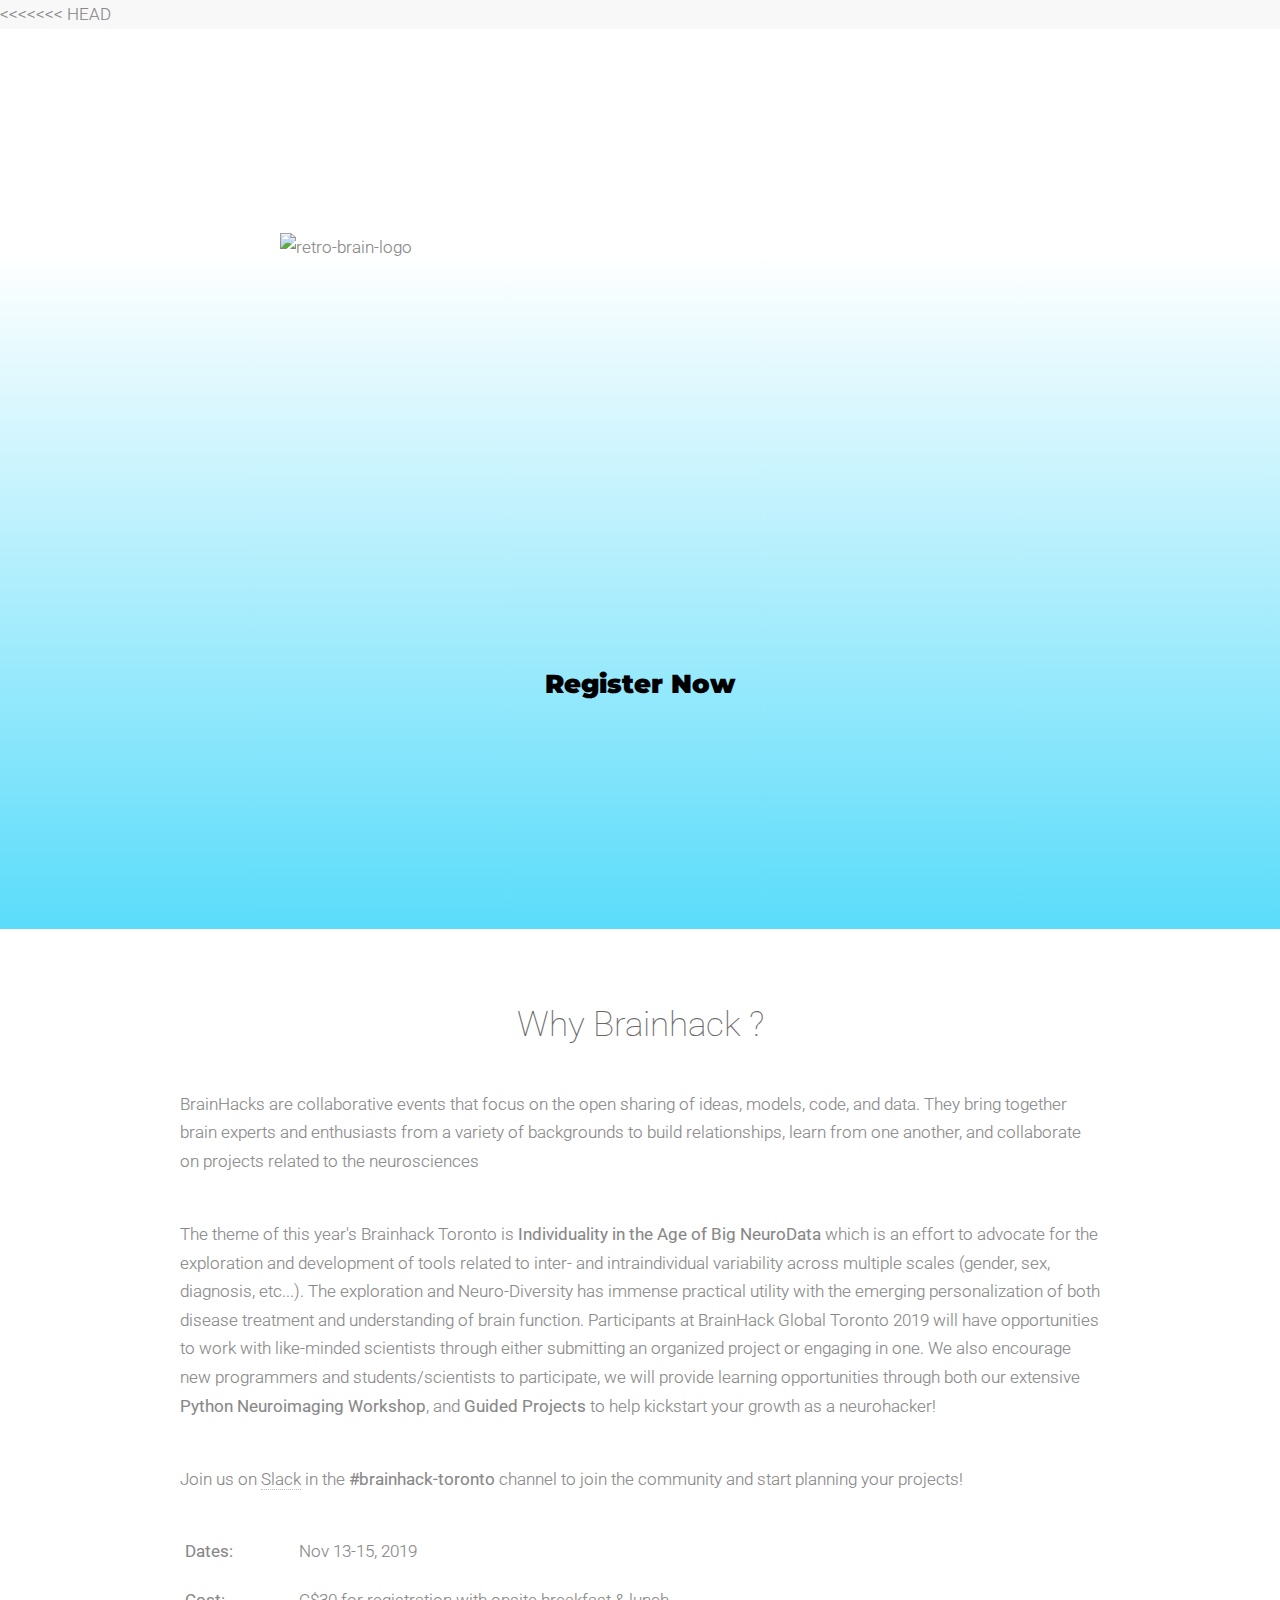
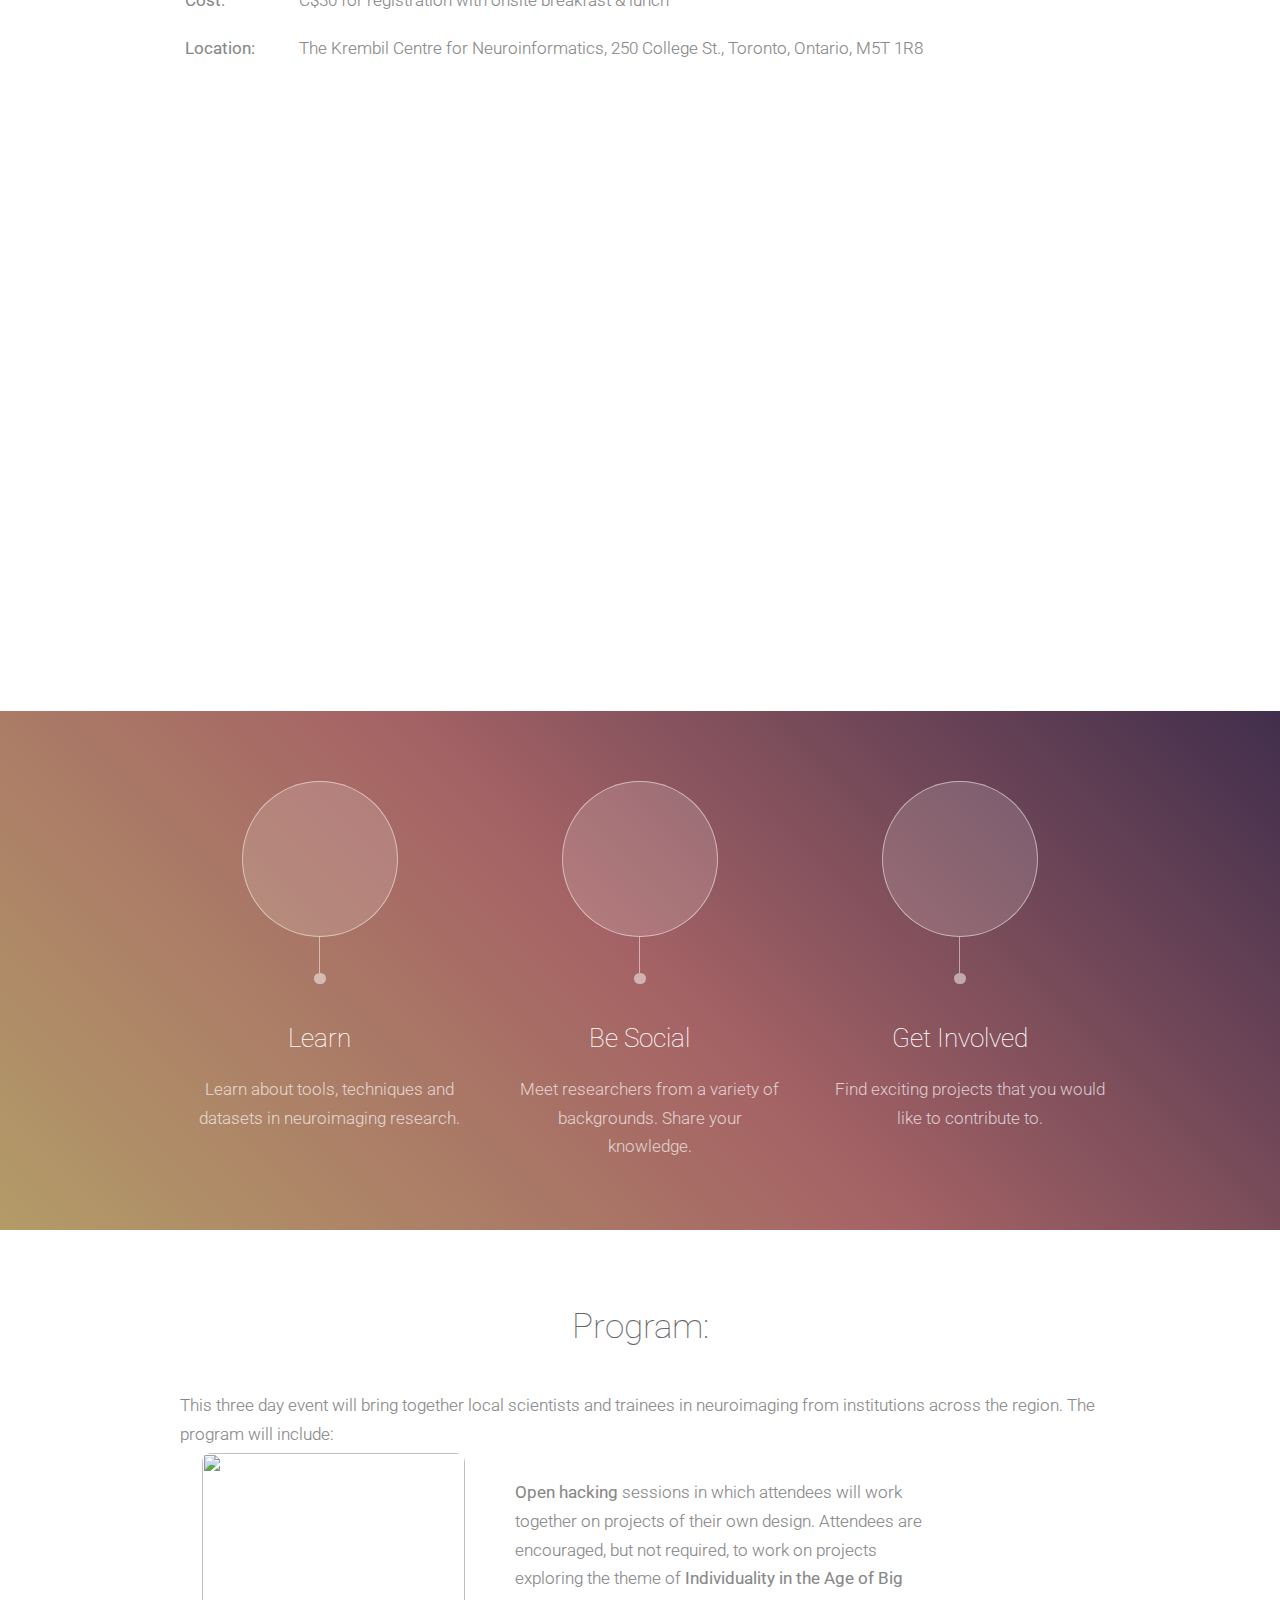
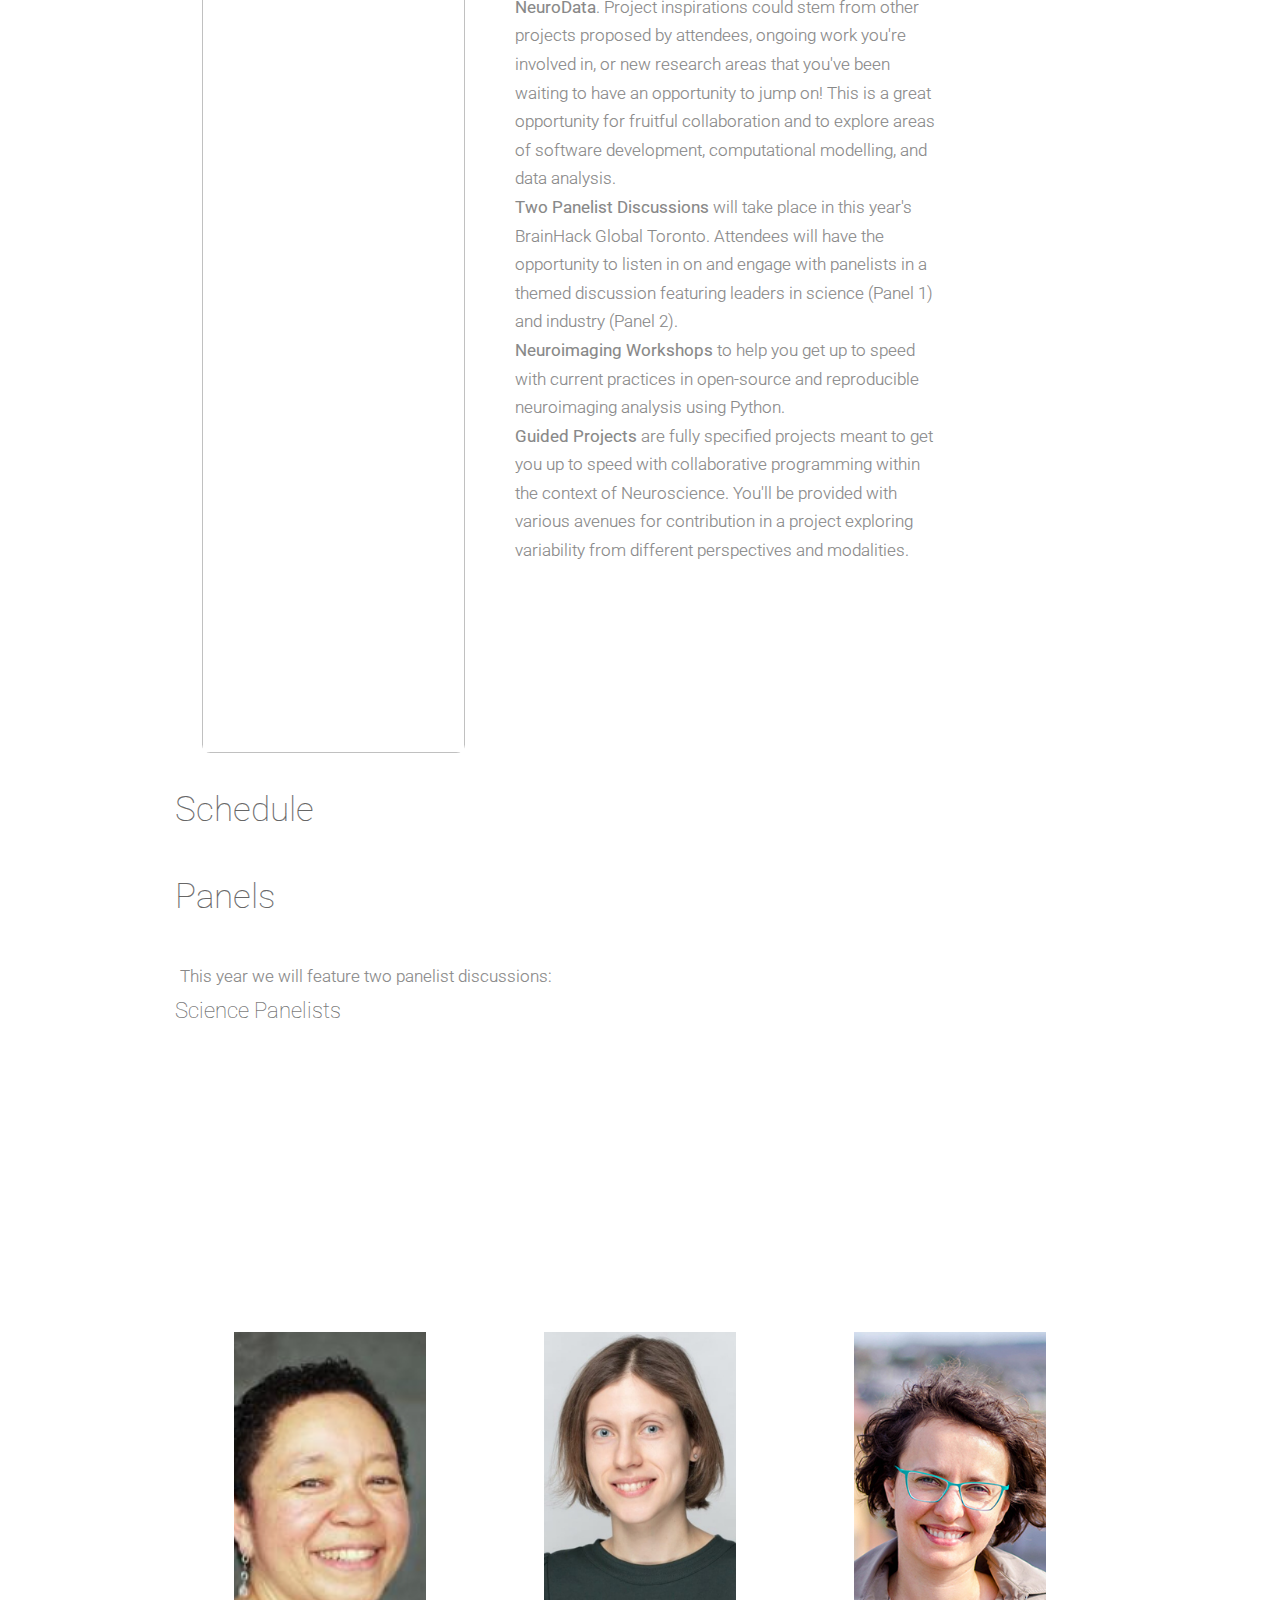
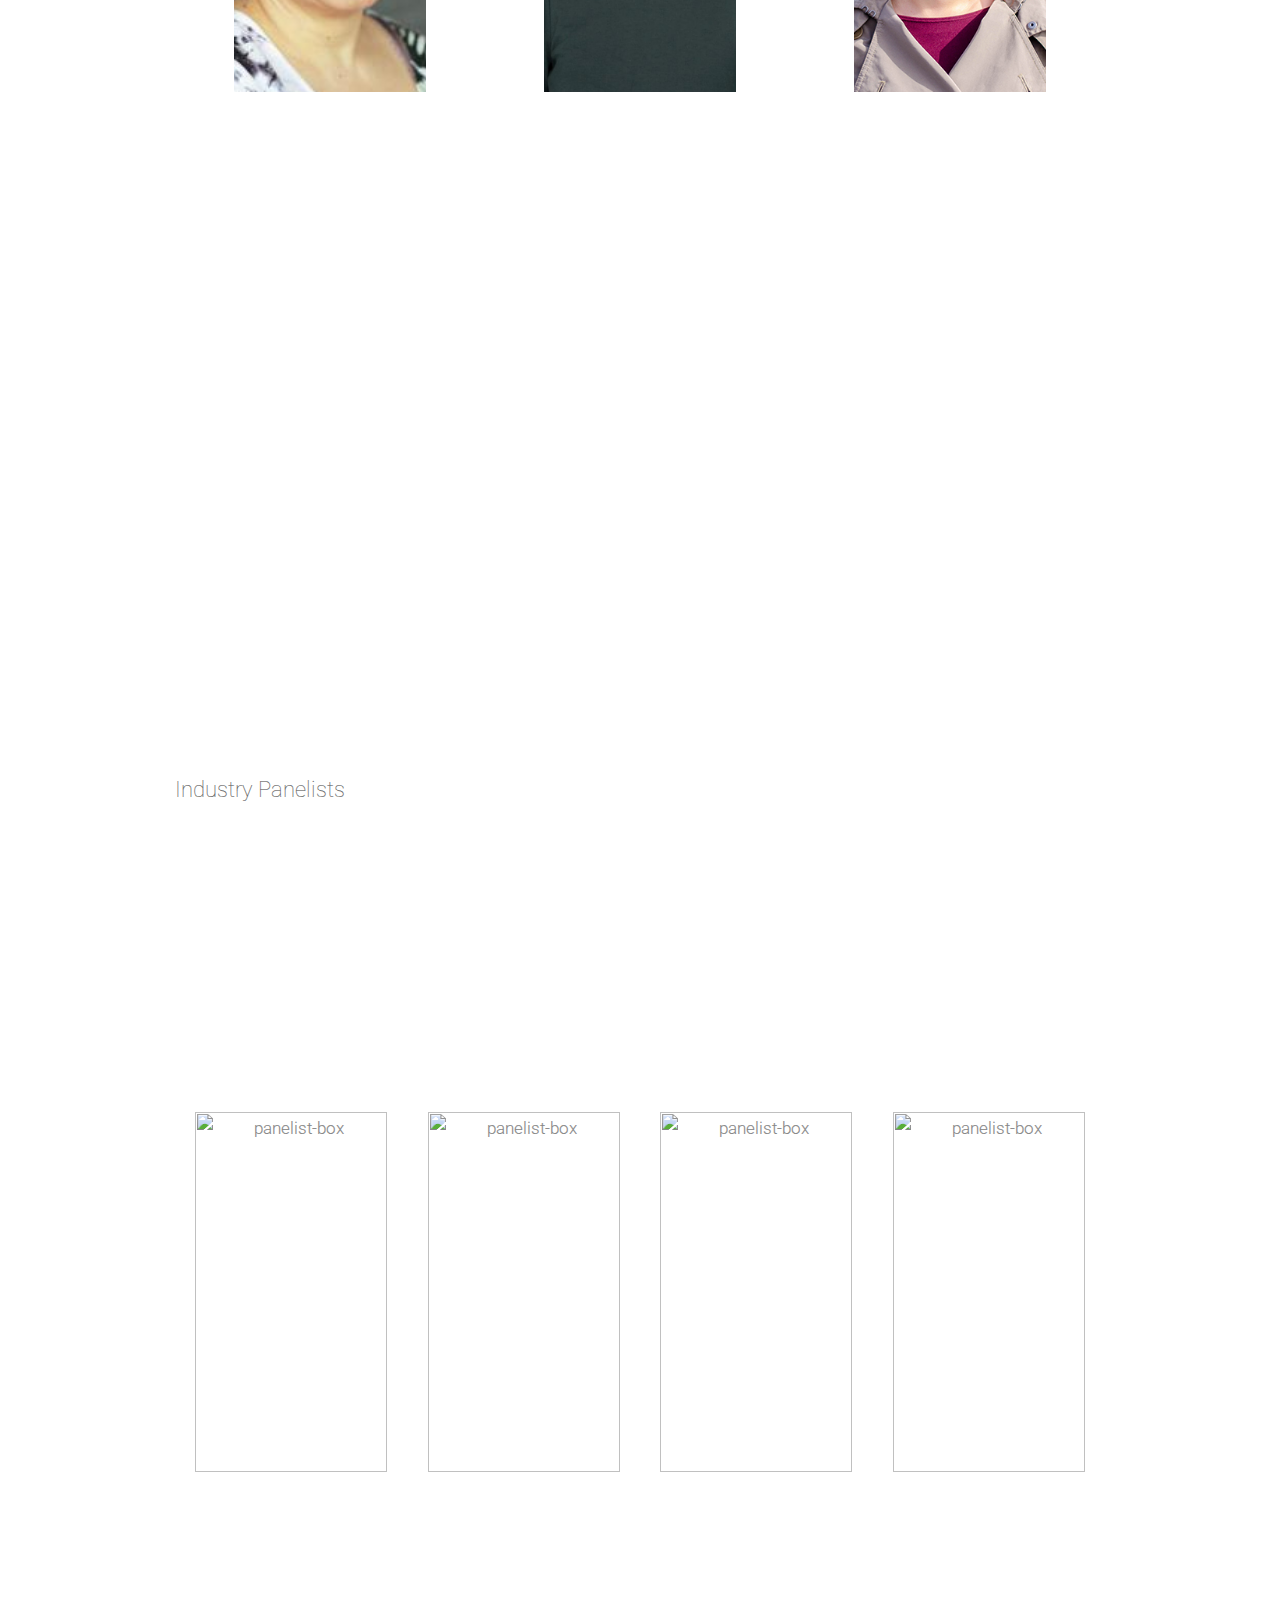
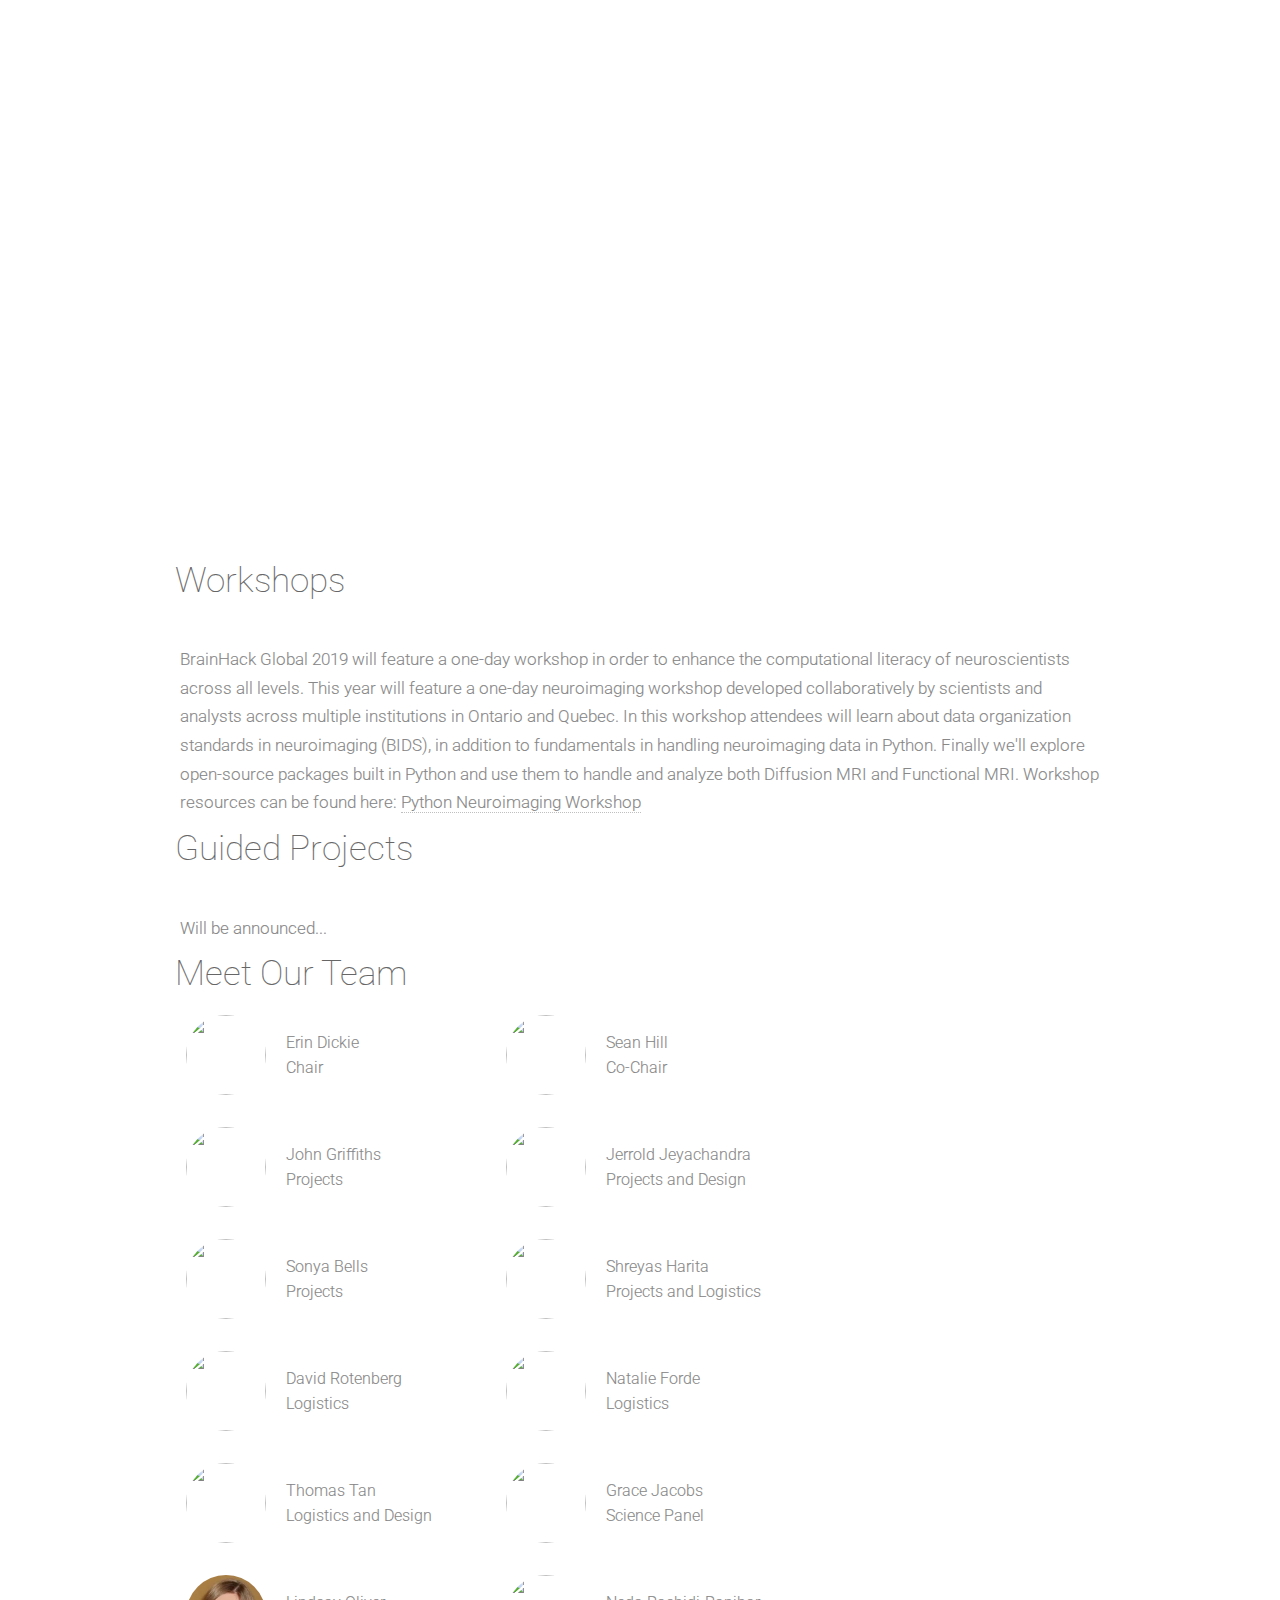
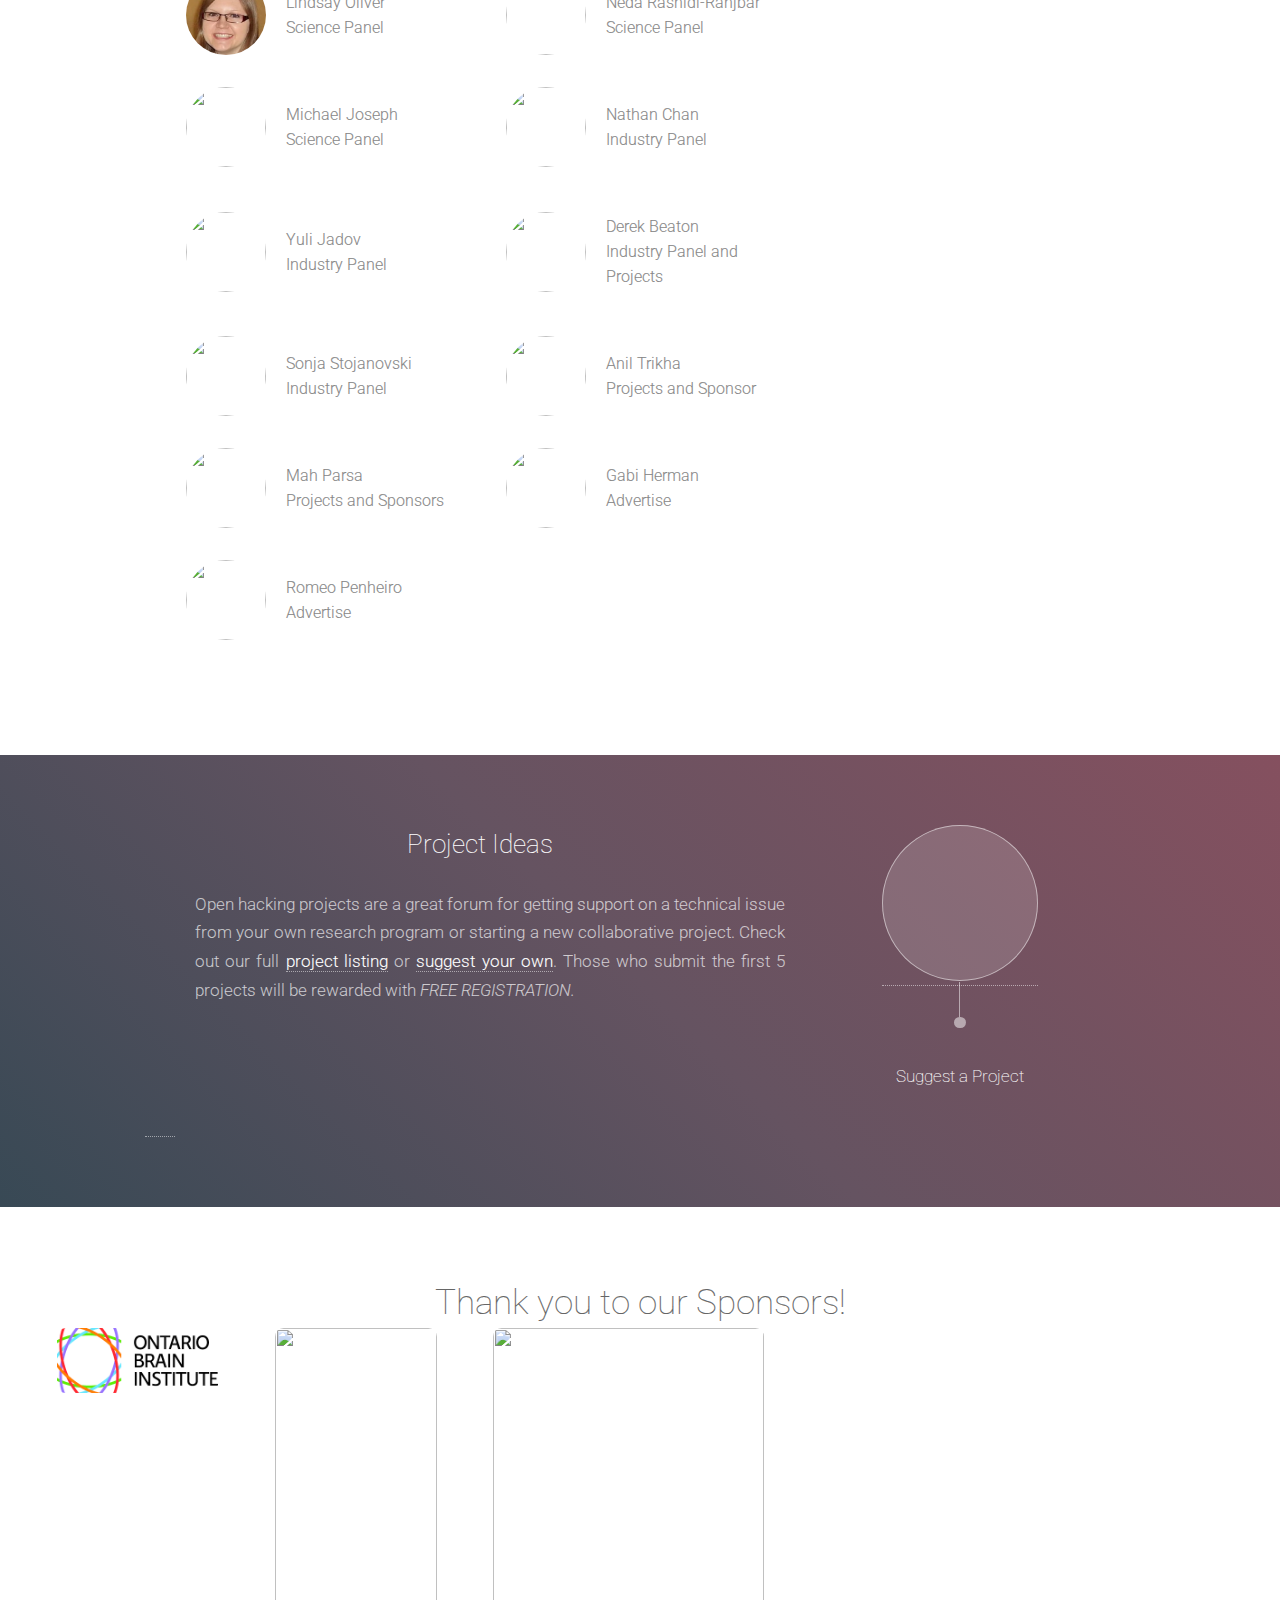
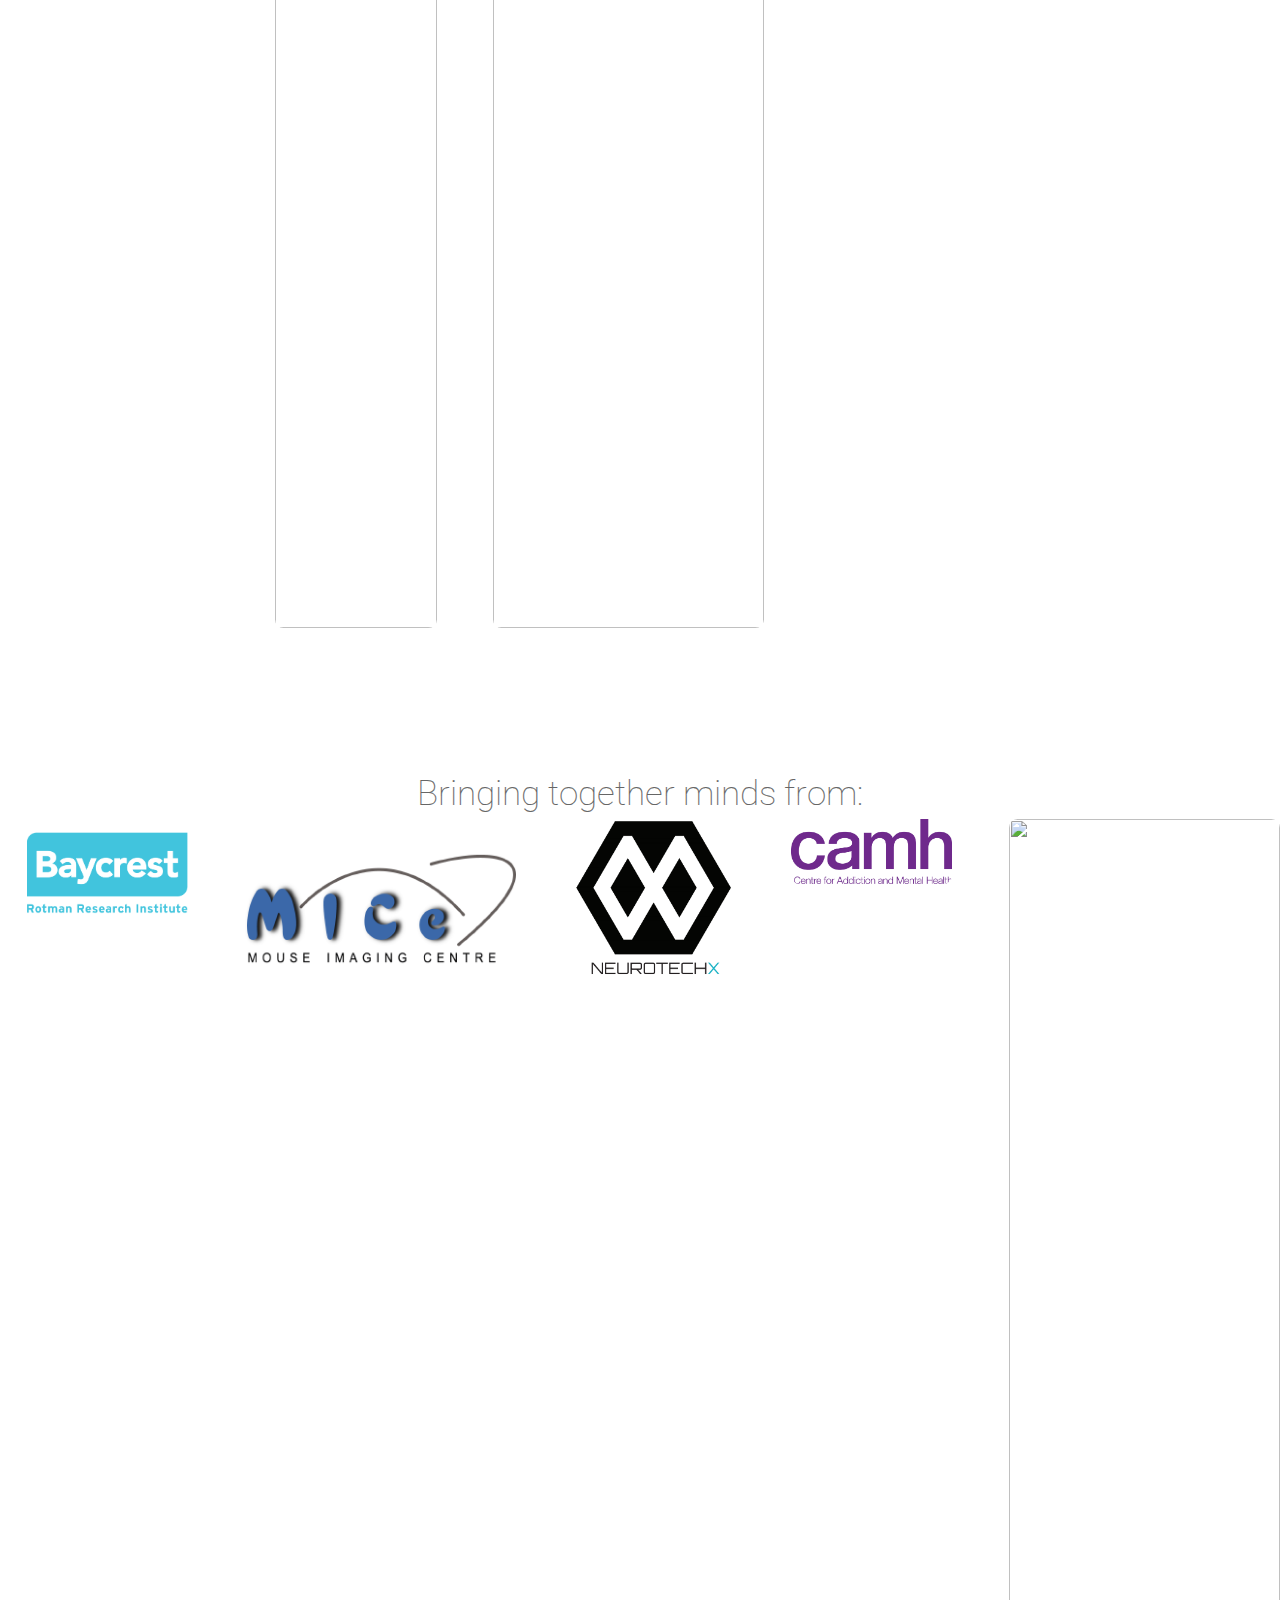
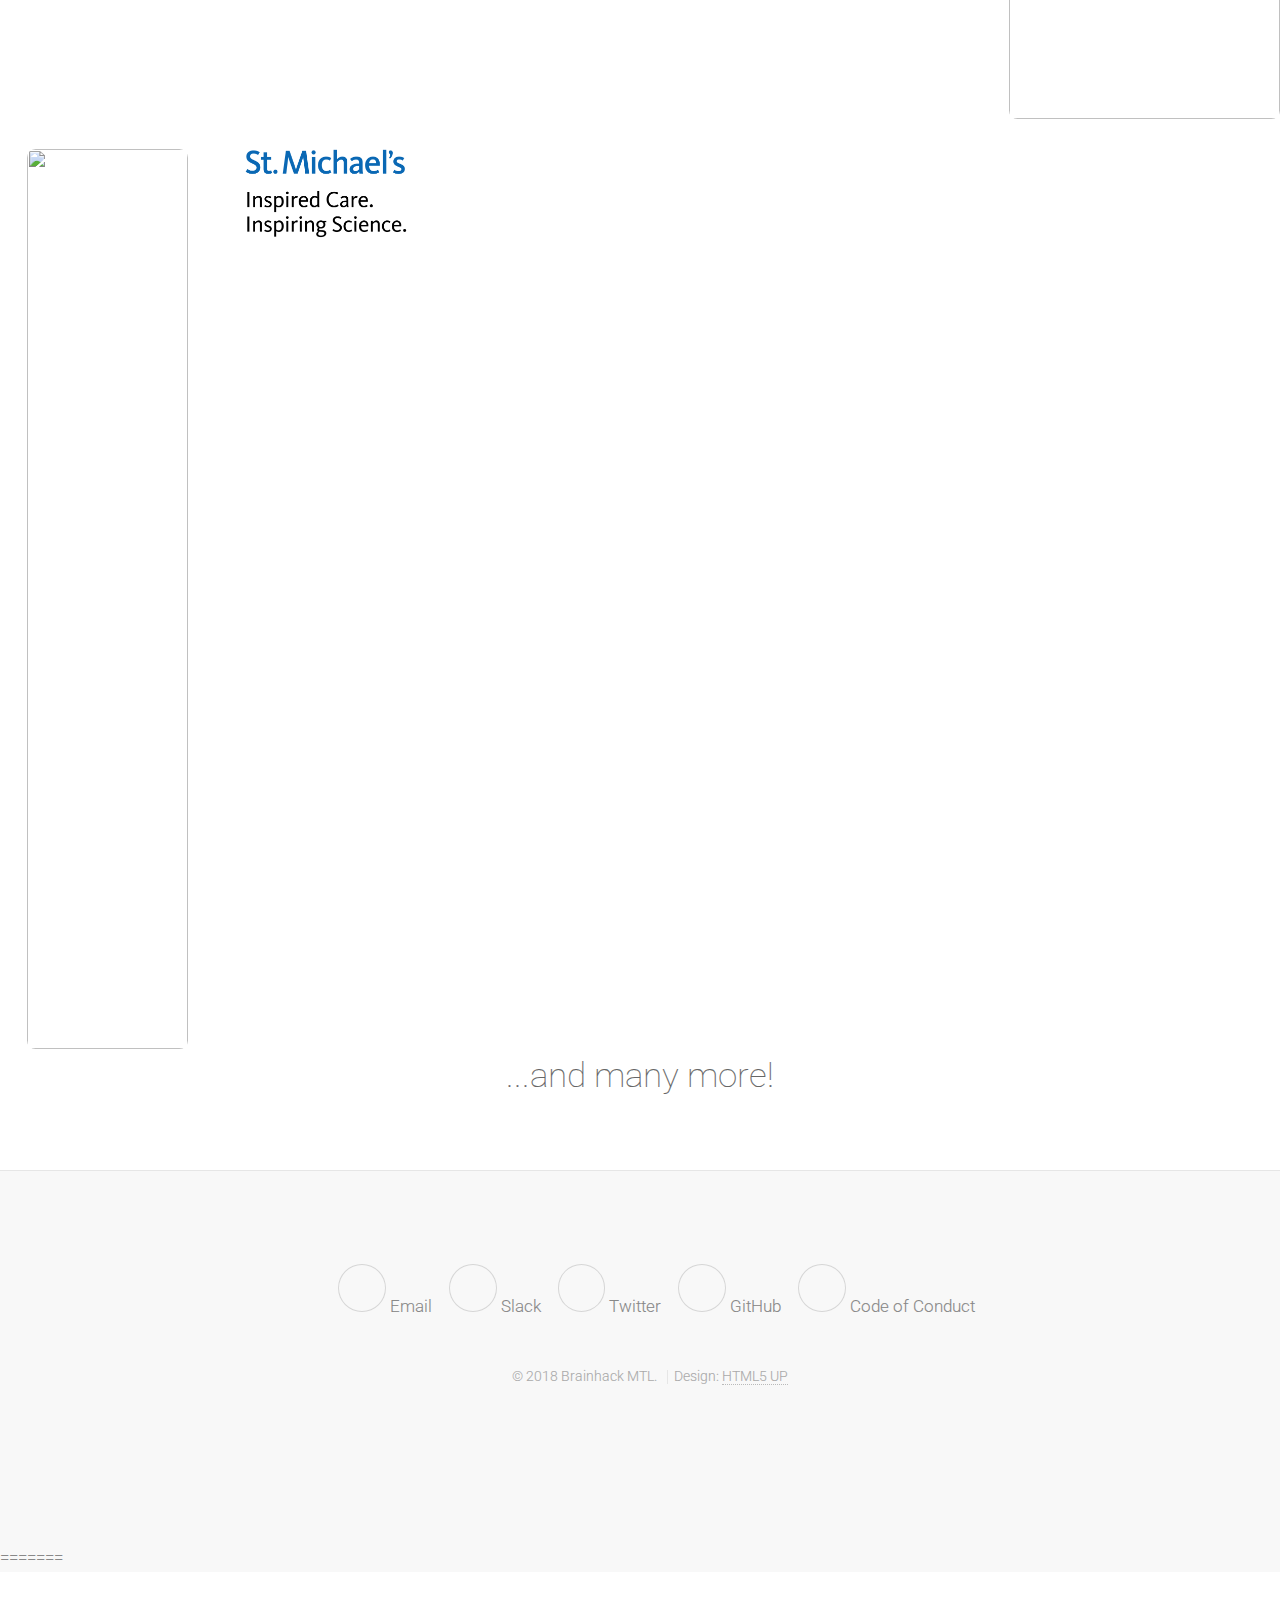
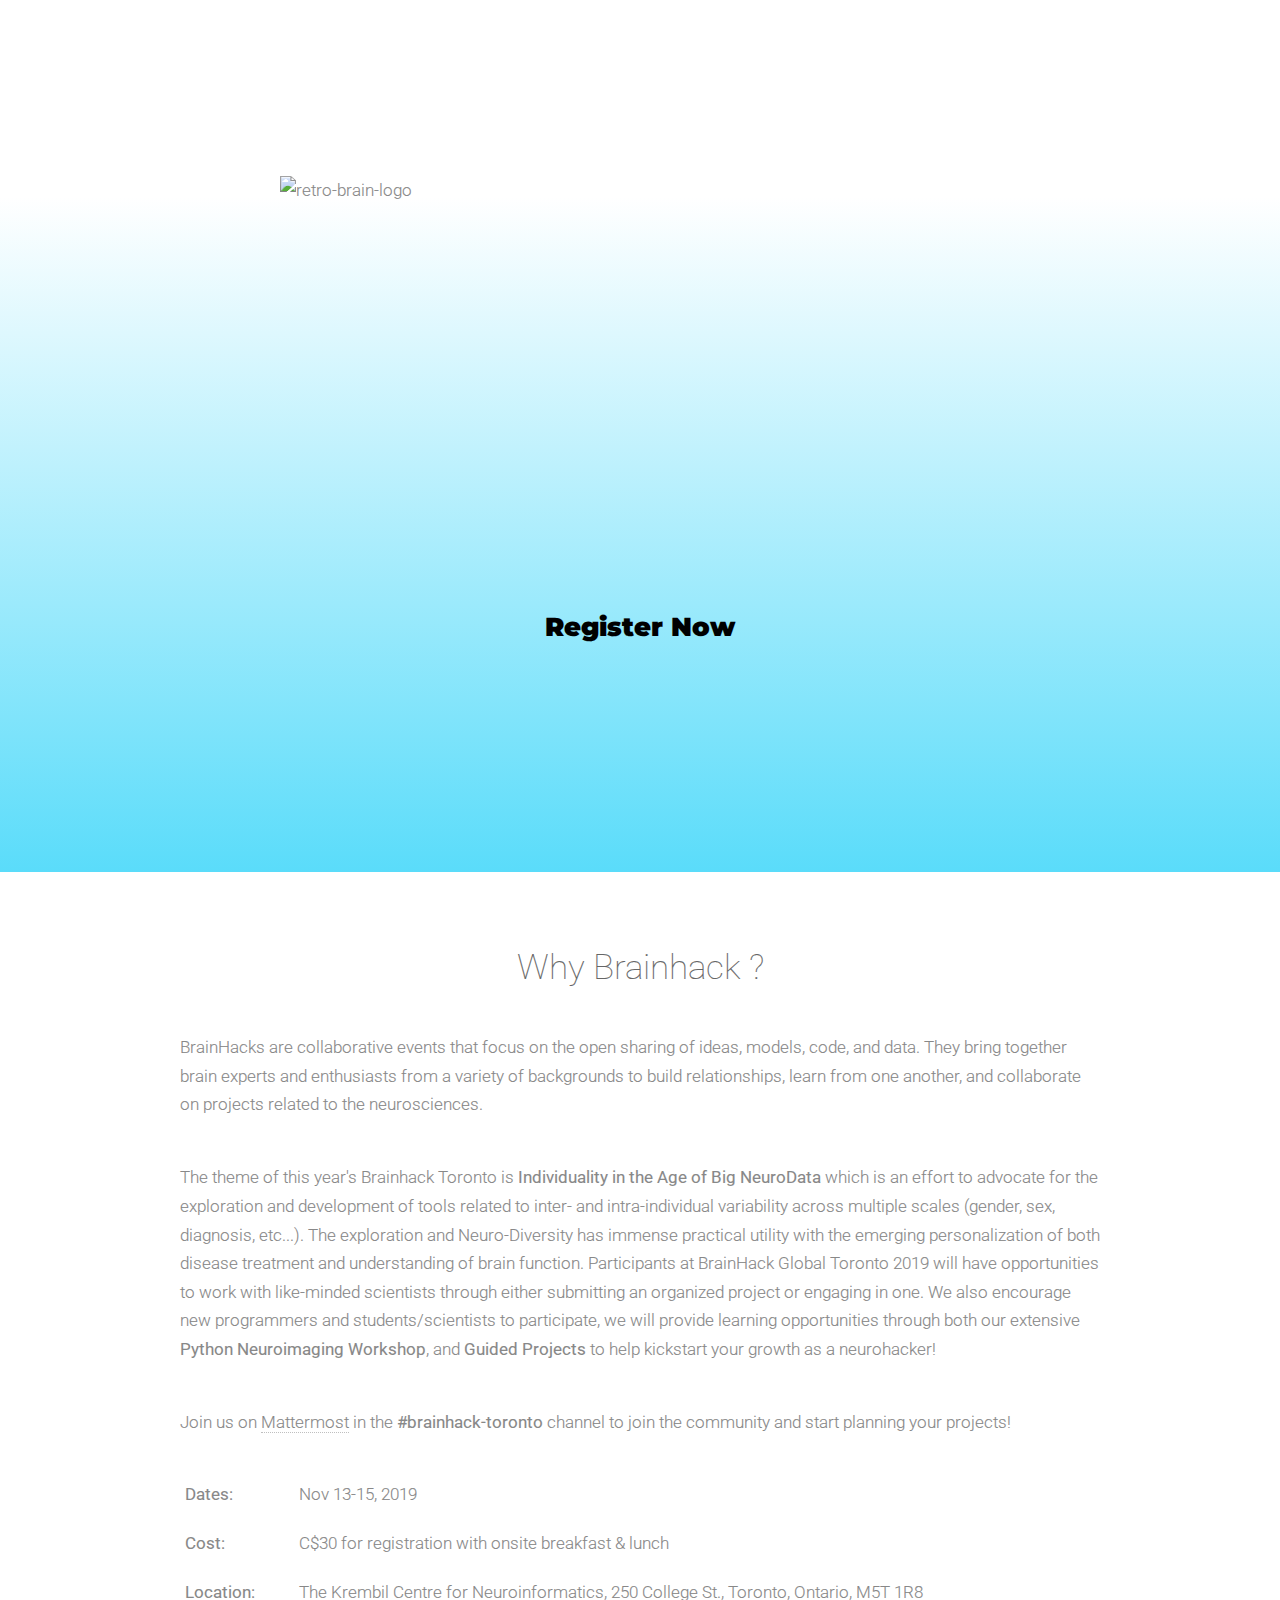
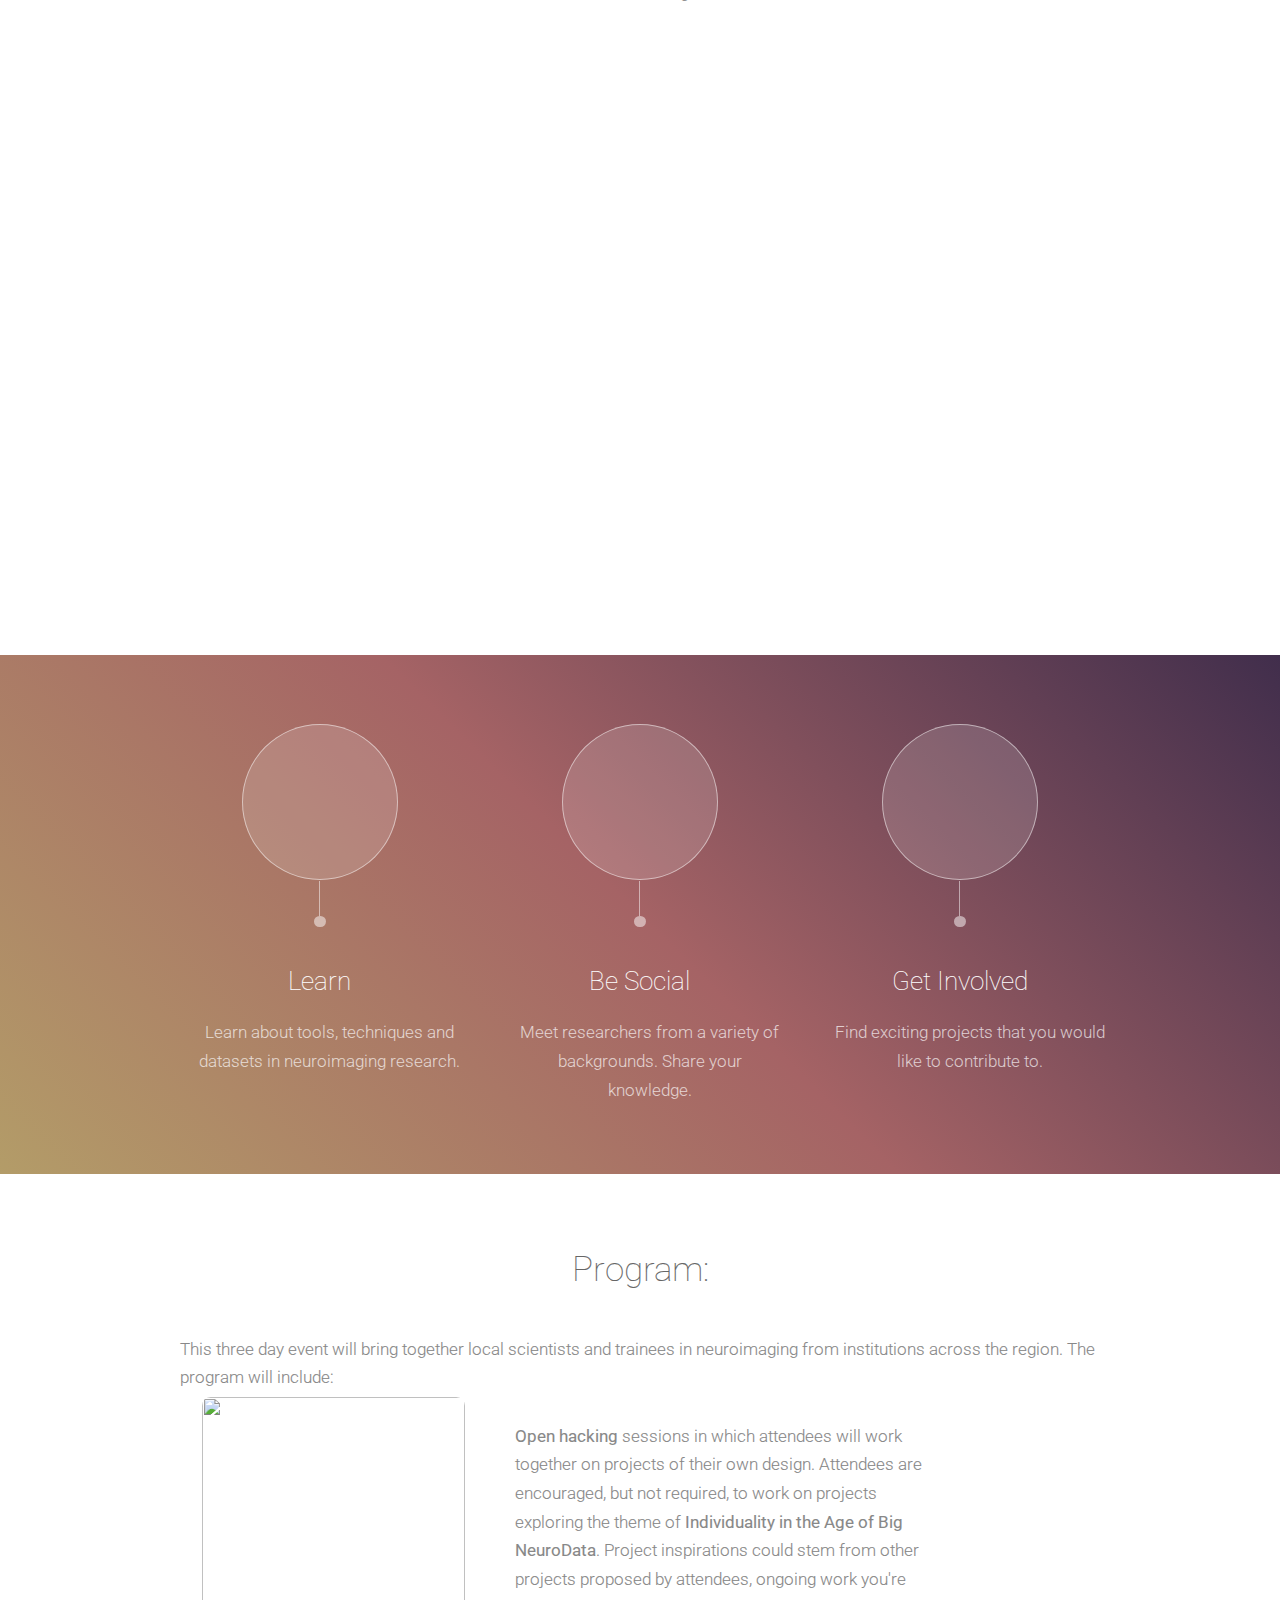
==== commit a64be5ee: "Resolve index conflict" ====
--- a/index.html
+++ b/index.html
@@ -1,3 +1,694 @@
+<<<<<<< HEAD
+<!DOCTYPE HTML>
+<!--
+	Tessellate by HTML5 UP
+	html5up.net | @ajlkn
+	Free for personal and commercial use under the CCA 3.0 license (html5up.net/license)
+-->
+<html>
+
+<head>
+	<title>Global Toronto 11-2019</title>
+	<meta charset="utf-8" />
+	<meta name="viewport" content="width=device-width, initial-scale=1" />
+	<link href="https://fonts.googleapis.com/css?family=Press+Start+2P" rel="stylesheet">
+	<link href="https://fonts.googleapis.com/css?family=Montserrat" rel="stylesheet">
+	<link rel="stylesheet" href="https://use.fontawesome.com/releases/v5.7.2/css/all.css" integrity="sha384-fnmOCqbTlWIlj8LyTjo7mOUStjsKC4pOpQbqyi7RrhN7udi9RwhKkMHpvLbHG9Sr" crossorigin="anonymous">
+	<link rel="stylesheet" href="https://maxcdn.bootstrapcdn.com/bootstrap/3.3.7/css/bootstrap.min.css" integrity="sha384-BVYiiSIFeK1dGmJRAkycuHAHRg32OmUcww7on3RYdg4Va+PmSTsz/K68vbdEjh4u"
+	    crossorigin="anonymous">
+	<link rel="stylesheet" href="assets/css/main.css" />
+	<link rel="stylesheet" href="assets/css/index.css"/>
+
+
+	<!-- Full Calender -->
+	<link href='assets/js/fullcalendar/packages/core/main.css' rel='stylesheet' />
+	<link href='assets/js/fullcalendar/packages/list/main.css' rel='stylesheet' />
+
+	<script src='assets/js/fullcalendar/packages/core/main.js'></script>
+	<script src='assets/js/fullcalendar/packages/list/main.js'></script>
+	<script src="assets/js/jquery.min.js"></script>
+
+
+	<!-- Script for calendar -->
+    	<script>
+
+		// Get JSON callsback addDocument...
+		document.addEventListener('DOMContentLoaded', addDocument)
+
+		function addDocument(){
+
+			$.getJSON("assets/data/calendar.json", function(data){
+
+				console.log(data)
+				var calendarEl = document.getElementById('calendar');
+				var calendar = new FullCalendar.Calendar(calendarEl, {
+					plugins: [ 'list' ],
+					defaultView: 'listWeek',
+					validRange: {
+						start: "2019-11-13",
+						end: "2019-11-16"
+					},
+					events: data
+
+				});
+			calendar.render();
+
+			});
+      		}
+
+    	</script>
+
+
+</head>
+
+<body>
+
+	<!-- Header -->
+
+    <div class="header-logo">
+
+		<div><img class="logo" src="./images/BrainHack/SVG/coverArt.svg" alt="retro-brain-logo"></div>
+
+		<div id="reg-link"><a href="https://www.eventbrite.ca/e/global-toronto-brainhack-2019-tickets-76980551903" id="register-link">Register Now</a></div>
+	  </div>
+
+
+	<!-- First -->
+	<section id="info" class="main">
+		<header>
+			<div class="container">
+				<h2> Why Brainhack ?</h2>
+
+				<p> BrainHacks are collaborative events that focus on the open sharing of ideas, models, code, and data. They bring together brain experts and enthusiasts from a variety of backgrounds to build relationships, learn from one another, and collaborate on projects related to the neurosciences </p>
+
+				<p> The theme of this year's Brainhack Toronto is <b> Individuality in the Age of Big NeuroData </b> which is an effort to advocate for the exploration and development of tools related to inter- and intraindividual variability across multiple scales (gender, sex, diagnosis, etc...). The exploration and Neuro-Diversity has immense practical utility with the emerging personalization of both disease treatment and understanding of brain function. Participants at BrainHack Global Toronto 2019 will have opportunities to work with like-minded scientists through either submitting an organized project or engaging in one. We also encourage new programmers and students/scientists to participate, we will provide learning opportunities through both our extensive <b>Python Neuroimaging Workshop</b>, and <b>Guided Projects</b> to help kickstart your growth as a neurohacker!
+
+				<p> Join us on <a href="https://brainhack-slack-invite.herokuapp.com/" target="_blank">Slack</a> in the <b>#brainhack-toronto</b> channel to join the community and start planning your projects! </p>
+
+				</br>
+				<div>
+					<table>
+						<tr>
+							<td align="left">
+								<b>Dates:</b>
+							</td>
+							<td align="left">Nov 13-15, 2019</td>
+						</tr>
+						<tr>
+							<td align="left">
+								<b>Cost:</b>
+							</td>
+							<td align="left">C$30 for registration with onsite breakfast & lunch</td>
+						</tr>
+						<tr>
+							<td align="left">
+								<b>Location:</b>
+							</td>
+							<td align="left">The Krembil Centre for Neuroinformatics, 250 College St., Toronto, Ontario, M5T 1R8</th>
+						</tr>
+					</table>
+				</div>
+				</br>
+				<div class="map-responsive">
+
+					<!-- Change z=xx for map zoom-->
+					<iframe src="https://maps.google.com/maps?q=250%20College%20St%2C%20Toronto%2C%20ON%20M5T%201R8&t=&z=16&ie=UTF8&iwloc=&output=embed"
+					    width="600" height="450" frameborder="0" style="border:0" allowfullscreen></iframe>
+				</div>
+			</div>
+		</header>
+		<div class="content dark style1 featured">
+			<div class="container">
+				<div class="row">
+					<div class="4u 12u(narrow)">
+						<section>
+							<span class="feature-icon">
+								<span class="icon fa-graduation-cap"></span>
+							</span>
+							<header>
+								<h3>Learn</h3>
+							</header>
+							<p>Learn about tools, techniques and datasets in neuroimaging research.</p>
+						</section>
+					</div>
+					<div class="4u 12u(narrow)">
+						<section>
+							<span class="feature-icon">
+								<span class="icon fa-comments"></span>
+							</span>
+							<header>
+								<h3>Be Social</h3>
+							</header>
+							<p>Meet researchers from a variety of backgrounds. Share your knowledge.</p>
+						</section>
+					</div>
+					<div class="4u 12u(narrow)">
+						<section>
+							<span class="feature-icon">
+								<span class="icon fa-gears"></span>
+							</span>
+							<header>
+								<h3>Get Involved</h3>
+							</header>
+							<p>Find exciting projects that you would like to contribute to.</p>
+						</section>
+					</div>
+				</div>
+			</div>
+		</div>
+	</section>
+
+	<!-- Second -->
+	<section id="schedule" class="main">
+		<header>
+			<div class="container">
+				<h2>Program:</h2>
+				<p>
+					This three day event will bring together local scientists and trainees in neuroimaging from institutions across the region.
+					The program will include:
+				</p>
+
+
+			<div class="row">
+				<div class="4u 12u(narrow)">
+					<a href="https://gigascience.biomedcentral.com/articles/10.1186/s13742-016-0121-x" target="_blank" class="image fit">
+						<img src="images/what_is_brainhack.gif" alt="" />
+					</a>
+				</div>
+				<div class="6u 12u(narrow)">
+					<ul class="info">
+						<li class="icon fa-cog">
+							<!-- Update information for better interoperability -->
+							<b>Open hacking</b> sessions in which attendees will work together on projects of their own design. Attendees are encouraged, but not required,
+							to work on projects exploring the theme of <b>Individuality in the Age of Big NeuroData</b>. Project inspirations could stem from other projects proposed by attendees,
+							ongoing work you're involved in, or new research areas that you've been waiting to have an opportunity to jump on!
+							This is a great opportunity for fruitful collaboration and to explore areas of software development,
+							computational modelling, and data analysis.
+							</li>
+						<li class="icon fa-bullhorn">
+							<!-- Update information depending on what's actually happening -->
+							<b>Two Panelist Discussions</b> will take place in this year's BrainHack Global Toronto. Attendees will have the opportunity to listen in on and engage with panelists in a themed discussion featuring leaders in science (Panel 1) and industry (Panel 2).
+							</li>
+							<!-- No longer relevant, use TrainTracks -->
+						<li class="icon fa-train"> <b> Neuroimaging Workshops </b> to help you get up to speed with current practices in open-source and reproducible neuroimaging analysis
+							using Python.
+						</li>
+						<li> <i class="fas fa-hands-helping"></i> <b> Guided Projects </b> are fully specified projects meant to get you up to speed with collaborative programming within the context of Neuroscience. You'll be provided with various avenues for contribution in a project exploring variability from different perspectives and modalities.
+						</li>
+					</ul>
+				</div>
+			</div>
+
+				<div class="row">
+					<h2>Schedule</h2>
+				</div>
+
+				<div id='calendar' style="padding: 0 0 2em 0"></div>
+
+
+				<div class="row">
+					<h2>Panels</h2>
+				</div>
+
+				<p>
+					This year we will feature two panelist discussions:
+				</p>
+
+				<div class="row" style="padding: 0 0 2em 0">
+					<h3>Science Panelists</h3>
+				</div>
+
+					<!-- Add flexbox div container horizontal here use placeholder-->
+					<div class="panelists">
+
+						<div class="science-box"><img class="panelist-box" src="./images/panelists/skinner_cropped.jpg" alt="panelist-box"></div>
+						<div class="science-box"><img class="panelist-box" src="./images/panelists/yuliya_cropped.jpg" alt="panelist-box"></div>
+						<div class="science-box"><img class="panelist-box" src="./images/panelists/andreaa_cropped.jpg" alt="panelist-box"></div>
+					</div>
+
+					<!-- Goal on hover of above, call a JS script that
+	     				writes into panelist-test-->
+					<div class="text-parent">
+						<div id="science-person"></div>
+						<div id="science-job"></div>
+						<div id="science-bio"></div>
+					</div>
+
+
+
+				<div class="row" style="padding: 0 0 2em 0">
+					<h3>Industry Panelists</h3>
+				</div>
+
+					<!-- Add flexbox div container horizontal here -->
+					<div class="panelists">
+
+						<div class="industry-box"><img class="panelist-box" src="./images/panelists/april.jpg" alt="panelist-box"></div>
+						<div class="industry-box"><img class="panelist-box" src="./images/panelists/roseanne.jpg" alt="panelist-box"></div>
+						<div class="industry-box"><img class="panelist-box" src="./images/panelists/graeme.jpg" alt="panelist-box"></div>
+						<div class="industry-box"><img class="panelist-box" src="./images/panelists/CrisMicheli.jpg" alt="panelist-box"></div>
+					</div>
+
+					<div class="text-parent">
+						<div id="industry-person"></div>
+						<div id="industry-job"></div>
+						<div id="industry-bio"></div>
+					</div>
+
+				<div class="row">
+					<h2>Workshops</h2>
+				</div>
+
+				<p>
+					BrainHack Global 2019 will feature a one-day workshop in order to enhance the computational literacy of neuroscientists across all levels. This year will feature
+					a one-day neuroimaging workshop developed collaboratively by scientists and analysts across multiple institutions in Ontario and Quebec. In this workshop attendees will learn
+					about data organization standards in neuroimaging (BIDS), in addition to fundamentals in handling neuroimaging data in Python. Finally we'll explore open-source packages
+					built in Python and use them to handle and analyze both Diffusion MRI and Functional MRI.
+
+					Workshop resources can be found here: <a href="https://github.com/jerdra/python_neuroimaging_analysis">Python Neuroimaging Workshop</a>
+
+				</p>
+
+				<div class="row">
+					<h2>Guided Projects</h2>
+				</div>
+				<p>
+				Will be announced...
+				</p>
+
+				<div class="row">
+					<h2>Meet Our Team</h2>
+
+				</div>
+
+					<div class="subcomittee-container">
+        					<div class="flex-item"><img src="./images/committee/erin.jpeg">
+									<div class="description-text">
+          						<div>Erin Dickie</div>
+											<div>Chair</div>
+							    </div>
+	     					  </div>
+        					<div class="flex-item"><img src="./images/committee/Sean-Hill.jpg">
+							<div class="description-text">
+          						<div>Sean Hill</div>
+											<div>Co-Chair</div>
+							</div>
+	     					</div>
+								<div class="flex-item"><img src="./images/committee/John.jpg">
+								<div class="description-text">
+										<div>John Griffiths</div>
+										<div>Projects</div>
+								</div>
+								</div>
+        					<div class="flex-item"><img src="./images/committee/jer.jpg">
+							<div class="description-text">
+          						<div>Jerrold Jeyachandra</div>
+											<div>Projects and Design</div>
+							</div>
+	     					</div>
+								<div class="flex-item"><img src="./images/committee/Sonya.jpg">
+						<div class="description-text">
+										<div>Sonya Bells</div>
+										<div>Projects</div>
+						</div>
+							</div>
+								<div class="flex-item"><img src="./images/committee/Shreyas.jpg">
+						<div class="description-text">
+										<div>Shreyas Harita</div>
+										<div>Projects and Logistics</div>
+						</div>
+							</div>
+        					<div class="flex-item"><img src="./images/committee/david.jpeg">
+							<div class="description-text">
+          						<div>David Rotenberg</div>
+											<div>Logistics</div>
+							</div>
+	     					</div>
+        					<div class="flex-item"><img src="./images/committee/nat.jpg">
+							<div class="description-text">
+          						<div>Natalie Forde</div>
+											<div>Logistics</div>
+							</div>
+	     					</div>
+        					<div class="flex-item"><img src="./images/committee/thomas.jpg">
+							<div class="description-text">
+          						<div>Thomas Tan</div>
+											<div>Logistics and Design</div>
+							</div>
+	     					</div>
+        					<div class="flex-item"><img src="./images/committee/grace.jpeg">
+							<div class="description-text">
+          						<div>Grace Jacobs</div>
+											<div>Science Panel</div>
+							</div>
+	     					</div>
+        					<div class="flex-item"><img src="./images/committee/lindsay.jpg">
+							<div class="description-text">
+          						<div>Lindsay Oliver</div>
+											<div>Science Panel</div>
+							</div>
+	     					</div>
+        					<div class="flex-item"><img src="./images/committee/Nedaedited.jpg">
+							<div class="description-text">
+          						<div>Neda Rashidi-Ranjbar</div>
+											<div>Science Panel</div>
+							</div>
+	     					</div>
+								<div class="flex-item"><img src="./images/committee/michael.jpg">
+						<div class="description-text">
+											<div>Michael Joseph</div>
+											<div>Science Panel</div>
+						</div>
+							</div>
+							<div class="flex-item"><img src="./images/committee/nathan.jpg">
+					<div class="description-text">
+											<div>Nathan Chan</div>
+											<div>Industry Panel</div>
+					</div>
+						</div>
+        					<div class="flex-item"><img src="./images/committee/yuli.jpg">
+							<div class="description-text">
+          						<div>Yuli Jadov</div>
+											<div>Industry Panel</div>
+							</div>
+	     					</div>
+							<div class="flex-item"><img src="./images/committee/derek.png">
+					<div class="description-text">
+											<div>Derek Beaton</div>
+											<div>Industry Panel and Projects </div>
+					</div>
+						</div>
+						<div class="flex-item"><img src="./images/committee/Sonja.png">
+				<div class="description-text">
+								<div>Sonja Stojanovski</div>
+								<div>Industry Panel</div>
+				</div>
+					</div>
+					<div class="flex-item"><img src="./images/committee/Anil-2019Oct23.jpg">
+			<div class="description-text">
+								<div>Anil Trikha</div>
+								<div>Projects and Sponsor</div>
+			</div>
+				</div>
+						<div class="flex-item"><img src="./images/committee/person101.png">
+				<div class="description-text">
+										<div>Mah Parsa</div>
+										<div>Projects and Sponsors</div>
+				</div>
+					</div>
+        					<div class="flex-item"><img src="./images/committee/gabi.jpg">
+							<div class="description-text">
+          						<div>Gabi Herman</div>
+											<div>Advertise</div>
+							</div>
+	     					</div>
+        					<div class="flex-item"><img src="./images/committee/person101.png">
+							<div class="description-text">
+          						<div>Romeo Penheiro</div>
+											<div>Advertise</div>
+							</div>
+	     					</div>
+    					</div>
+
+			<div class="container">
+				<div class="12u 12u(narrow)">
+
+					<!-- <h2>Social Events</h2> -->
+					<div class="row">
+						<div class="3u"></div>
+						<!-- <div>
+							<i class="icon fa-code"></i> Hacknight with
+							<a href="http://neurotechx.com/chapter/1531/">NeuroTechTO</a> on Thursday evening @ Mozilla
+						</div> -->
+					</div>
+					<div class="row">
+						<div class="3u"></div>
+						<!--<div>
+							<i class="icon fa-coffee"></i> A social outing on Friday evening @
+							<a href="http://fabrestaurants.ca/restaurant/thegoodman/">Goodman Pub & Kitchen</a>
+						</div> --->
+					</div>
+
+				</div>
+			</div>
+		</header>
+	</section>
+
+
+
+
+
+
+	<section id="projects" class="main">
+		<div class="content dark style2">
+			<div class="container">
+				<div class="row">
+					<div class="8u 12u(narrow)">
+						<section>
+							<h3>Project Ideas</h3>
+							<p>
+								Open hacking projects are a great forum for getting support on a technical issue from your own research program or starting
+								a new collaborative project. Check out our full
+
+								<a href="projects.html" target="_blank">project listing</a> or
+								<a href="https://docs.google.com/forms/d/e/1FAIpQLSe87uijqLn3oYA3CiZ4BWmYe9z6SYHd9r05hBLc5zU6RomJ_A/viewform?usp=sf_link" target="_blank">suggest your own</a>. Those who submit the first 5 projects will be rewarded with
+								<em>FREE REGISTRATION.</em>
+							</p>
+						</section>
+					</div>
+					<div class="4u 12u(narrow)">
+						<a href="https://docs.google.com/forms/d/e/1FAIpQLSe87uijqLn3oYA3CiZ4BWmYe9z6SYHd9r05hBLc5zU6RomJ_A/viewform?usp=sf_link" target="_blank">
+							<span class="feature-icon">
+								<span class="icon fa-clipboard"></span>
+							</span>
+							<h4>Suggest a Project</h4>
+						</a>
+						<a href="https://docs.google.com/forms/d/e/1FAIpQLSe87uijqLn3oYA3CiZ4BWmYe9z6SYHd9r05hBLc5zU6RomJ_A/viewform?usp=sf_link" target="_blank">
+					</div>
+				</div>
+			</div>
+		</div>
+	</section>
+
+	<!-- SPONSORS -->
+	<section id="sponsors" class="main">
+			<header>
+			<div class="container">
+				<h2>Thank you to our Sponsors!</h2>
+			</div>
+
+			<div class="row">
+
+				<div class="2u">
+					<a href="http://braininstitute.ca/" target="_blank" class="image fit">
+						<img src="images/OBI_logp.png" alt="" />
+					</a>
+				</div>
+
+				<div class="2u">
+					<a href="https://conp.ca/" target="_blank" class="image fit">
+						<img src="images/conp_logo.png" alt="" />
+					</a>
+				</div>
+				<div class="3u">
+					<a href="http://www.camh.ca/en/research/research_areas/krembil-centre-for-neuroinformatics" target="_blank" class="image fit">
+						<img src="images/CAMH_KCNI_logo.png" alt="" />
+					</a>
+				</div>
+				<div class="3u">
+					<img src="images/OpereasonLogo.jpg" alt="" />
+				</div>
+
+			</div>
+
+
+			</header>
+		</div>
+
+
+	</section>
+	<section id="sponsors" class="main">
+		<header>
+			<div class="container">
+				<h2>Bringing together minds from:</h2>
+			</div>
+			<div class="row">
+				<div class="2u">
+					<a href="https://www.baycrest.org/Baycrest/Research-Innovation/About-Us/Rotman-Research-Institute" target="_blank" class="image fit">
+						<img src="images/baycrest_logo_padded.png" alt="" />
+					</a>
+				</div>
+				<div class="3u">
+					<a href="http://www.mouseimaging.ca/" target="_blank" class="image fit">
+						<img src="images/mice_logo_padded.png" alt="" />
+					</a>
+				</div>
+				<div class="2u">
+					<a href="https://neurotechx.herokuapp.com/" target="_blank" class="image fit">
+						<img src="images/neurotechx_logo.png" alt="" />
+					</a>
+				</div>
+				<div class="2u">
+					<a href="http://www.camh.ca" target="_blank" class="image fit">
+						<img src="images/camh-logo-ENGLISH-rgb.jpg" alt="" />
+					</a>
+				</div>
+				<div class="3u">
+					<a href="http://www.uhn.ca/KNC" target="_blank" class="image fit">
+						<img src="images/logo-knc.png" alt="" />
+					</a>
+				</div>
+			</div>
+			<div class="row">
+				<div class="2u">
+					<a href="http://braininstitute.ca/" target="_blank" class="image fit">
+						<img src="images/mozilla-.png" alt="" />
+					</a>
+				</div>
+				<div class="2u">
+					<a href="http://www.stmichaelshospital.com/" target="_blank" class="image fit">
+						<img src="images/st_michaels.png" alt="" />
+					</a>
+				</div>
+			</div>
+			<div class="container">
+				<h2>...and many more!</h2>
+			</div>
+		</header>
+	</section>
+
+
+
+	<!-- Footer -->
+	<section id="footer">
+		<ul class="icons">
+			<li>
+				<a href="mailto:erin.w.dickie@gmail.com" target="_blank" class="icon fa-envelope">
+					<span class="label">Email</span>
+				</a> Email</li>
+			<li>
+				<a href="https://brainhack-slack-invite.herokuapp.com/" target="_blank" class="icon fa-slack">
+					<span class="label">Slack</span>
+				</a> Slack</li>
+			<li>
+				<a href="https://twitter.com/brainhackto" target="_blank" class="icon fa-twitter">
+					<span class="label">Twitter</span>
+				</a> Twitter</li>
+			<li>
+				<a href="https://github.com/brainhackto/Global-Toronto-11-2019" target="_blank" class="icon fa-github">
+					<span class="label">GitHub</span>
+				</a> GitHub</li>
+			<li>
+				<a href="http://www.brainhack.org/code-of-conduct.html" target="_blank" class="icon fa-child">
+					<span class="label">Code of Conduct</span>
+				</a> Code of Conduct</li>
+		</ul>
+		<div class="copyright">
+			<ul class="menu">
+				<li>&copy; 2018 Brainhack MTL.</li>
+				<li>Design:
+					<a href="http://html5up.net">HTML5 UP</a>
+				</li>
+			</ul>
+		</div>
+	</section>
+
+	<!-- Scripts -->
+	<script src="assets/js/jquery.min.js"></script>
+	<script src="assets/js/jquery.scrolly.min.js"></script>
+	<script src="assets/js/skel.min.js"></script>
+	<script src="assets/js/util.js"></script>
+	<script src="assets/js/main.js"></script>
+	<script src="https://maxcdn.bootstrapcdn.com/bootstrap/3.3.7/js/bootstrap.min.js"></script>
+
+	<!-- Script for writing into divs science-text -->
+	<script>
+		// Get relevant elements
+		var science_boxes = Array.from(document.getElementsByClassName("science-box"))
+
+		// This function will write into a div
+		function displayScience(evt){
+
+			var person = evt.currentTarget.person;
+			var job = evt.currentTarget.job;
+			var bio = evt.currentTarget.bio;
+
+			console.log(evt.currentTarget);
+			console.log(person);
+			console.log(job);
+			console.log(bio);
+
+			// Fill in
+			$("#science-person").fadeOut( function(evt) {
+				$(this).text(person).fadeIn();
+			});
+			$("#science-job").fadeOut( function(evt) {
+				$(this).text(job).fadeIn();
+			});
+			$("#science-bio").fadeOut( function(evt) {
+				$(this).text(bio).fadeIn();
+			});
+		}
+
+		// Read JSON object
+		$.getJSON("assets/data/science.json",function(data){
+
+		      // For each science-box assign an event listener
+		      science_boxes.map( (obj, ind) => {
+		      	obj.person = data[ind].person
+		      	obj.job = data[ind].job
+		      	obj.bio = data[ind].bio
+		      	obj.addEventListener("mouseover",displayScience)
+		      });
+
+		});
+
+
+
+
+	</script>
+
+	<!-- Script for writing into divs industry-text -->
+	<script>
+		// Get relevant elements
+		var industry_boxes = Array.from(document.getElementsByClassName("industry-box"))
+
+		// This function will write into a div
+		function displayIndustry(evt){
+
+			var person = evt.currentTarget.person;
+			var job = evt.currentTarget.job;
+			var bio = evt.currentTarget.bio;
+
+			$("#industry-person").fadeOut( function(evt) {
+				$(this).text(person).fadeIn();
+			});
+			$("#industry-job").fadeOut( function(evt) {
+				$(this).text(job).fadeIn();
+			});
+			$("#industry-bio").fadeOut( function(evt) {
+				$(this).text(bio).fadeIn();
+			});
+		}
+
+		// Read JSON object
+		$.getJSON("assets/data/industry.json",function(data){
+
+		      // For each science-box assign an event listener
+		      industry_boxes.map( (obj, ind) => {
+		      	obj.person = data[ind].person
+		      	obj.job = data[ind].job
+		      	obj.bio = data[ind].bio
+		      	obj.addEventListener("mouseover",displayIndustry)
+		      });
+
+		});
+
+	</script>
+</body>
+
+</html>
+=======
 <!DOCTYPE HTML>
 <!--
 	Tessellate by HTML5 UP
@@ -393,19 +1084,19 @@
         					<div class="flex-item"><img src="./images/committee/gabi.jpg">
 							<div class="description-text">
           						<div>Gabi Herman</div>
-											<div>Advertise</div>
+											<div>Advertisement</div>
 							</div>
 	     					</div>
         					<div class="flex-item"><img src="./images/committee/person101.png">
 							<div class="description-text">
           						<div>Romeo Penheiro</div>
-											<div>Advertise</div>
+											<div>Advertisement</div>
 							</div>
 	     					</div>
         					<div class="flex-item"><img src="./images/committee/person101.png">
 							<div class="description-text">
           						<div>Sonya Bells</div>
-											<div>Advertise</div>
+											<div>Advertisement</div>
 							</div>
 	     					</div>
     					</div>
@@ -689,3 +1380,4 @@
 </body>
 
 </html>
+>>>>>>> upstream/master
--- a/assets/css/index.css
+++ b/assets/css/index.css
@@ -37,22 +37,77 @@
 	height: 100%;
 	width: 100%;
 	display: flex;
-	overflow: auto;
 	flex-direction: row;
 	justify-content: space-around;
-	alilgn-items: center;
-	flex-wrap: wrap;
+	align-items: center;
+}
+
+.panelist-box{
+
+	width: 15vw;
+	height: 40vh;
+	object-fit: cover;
+	object-position: center;
+
+}
+
+.subcomittee-container {
+           display: -webkit-flex;
+           display: flex;
+           -webkit-flex-direction: row;
+           flex-direction: row;
+           -webkit-align-items: center;
+           align-items: center;
+           flex-wrap: wrap;
+           min-width: 300px;
+           max-width: 1200px;
+	   	 		 justify-content: space-even;
+           background: rgb(255,255,255);
+        }
+
+        .flex-item {
+        display:flex;
+        align-items: center;
+        width: 300px;
+				line-height: 25px;
+        margin: 10px;
+        padding: 1px;
+        overflow: hidden;
+        }
+
+.flex-item img{
+    flex-grow:0;
+    flex-shrink:0;
+    width: 80px;
+    height: 80px;
+    object-fit: cover;
+    object-position: 20% 0;
+    border-radius: 50%;
+}
+
+.description-text {
+	display: flex;
+	flex-direction: column;
+	justify-content: space-between;
+	text-align:left;
+	margin: 20px;
+	font-size: medium;
+}
+
+.subcomittee-box {
+	height: auto;
+	width: auto;
 }
 
 .industry-box {
-	height: auto;
-	width: auto;
+	flex-basis: 20%;
+	flex-grow: 0;
 
 }
 
 .science-box {
-	height: auto;
-	width: auto;
+	flex-basis: 20%;
+	flex-grow: 0;
 
 }
 #register-link {
@@ -92,19 +147,21 @@
 	width:100%;
 	height:10vh;
 	margin-top: 3em;
-	margin-bottom: 10em;
+	margin-bottom: 30vh;
 }
 
 #science-person {
 	transition: 1s color;
 	color: #000000;
 	font-size: x-large;
+	font-weight: bold;
 }
 
 #science-job {
 	transition: 1s color;
 	color: #000000;
 	font-size: x-large;
+	font-style: italic;
 }
 
 #science-bio {
@@ -117,12 +174,14 @@
 	transition: 1s color;
 	color: #000000;
 	font-size: x-large;
+	font-weight: bold;
 }
 
 #industry-job {
 	transition: 1s color;
 	color: #000000;
 	font-size: x-large;
+	font-style: italic;
 }
 
 #industry-bio {
--- a/assets/css/index.css
+++ b/assets/css/index.css
@@ -37,22 +37,77 @@
 	height: 100%;
 	width: 100%;
 	display: flex;
-	overflow: auto;
 	flex-direction: row;
 	justify-content: space-around;
-	alilgn-items: center;
-	flex-wrap: wrap;
+	align-items: center;
+}
+
+.panelist-box{
+
+	width: 15vw;
+	height: 40vh;
+	object-fit: cover;
+	object-position: center;
+
+}
+
+.subcomittee-container {
+           display: -webkit-flex;
+           display: flex;
+           -webkit-flex-direction: row;
+           flex-direction: row;
+           -webkit-align-items: center;
+           align-items: center;
+           flex-wrap: wrap;
+           min-width: 300px;
+           max-width: 1200px;
+	   	 		 justify-content: space-even;
+           background: rgb(255,255,255);
+        }
+
+        .flex-item {
+        display:flex;
+        align-items: center;
+        width: 300px;
+				line-height: 25px;
+        margin: 10px;
+        padding: 1px;
+        overflow: hidden;
+        }
+
+.flex-item img{
+    flex-grow:0;
+    flex-shrink:0;
+    width: 80px;
+    height: 80px;
+    object-fit: cover;
+    object-position: 20% 0;
+    border-radius: 50%;
+}
+
+.description-text {
+	display: flex;
+	flex-direction: column;
+	justify-content: space-between;
+	text-align:left;
+	margin: 20px;
+	font-size: medium;
+}
+
+.subcomittee-box {
+	height: auto;
+	width: auto;
 }
 
 .industry-box {
-	height: auto;
-	width: auto;
+	flex-basis: 20%;
+	flex-grow: 0;
 
 }
 
 .science-box {
-	height: auto;
-	width: auto;
+	flex-basis: 20%;
+	flex-grow: 0;
 
 }
 #register-link {
@@ -92,19 +147,21 @@
 	width:100%;
 	height:10vh;
 	margin-top: 3em;
-	margin-bottom: 10em;
+	margin-bottom: 30vh;
 }
 
 #science-person {
 	transition: 1s color;
 	color: #000000;
 	font-size: x-large;
+	font-weight: bold;
 }
 
 #science-job {
 	transition: 1s color;
 	color: #000000;
 	font-size: x-large;
+	font-style: italic;
 }
 
 #science-bio {
@@ -117,12 +174,14 @@
 	transition: 1s color;
 	color: #000000;
 	font-size: x-large;
+	font-weight: bold;
 }
 
 #industry-job {
 	transition: 1s color;
 	color: #000000;
 	font-size: x-large;
+	font-style: italic;
 }
 
 #industry-bio {
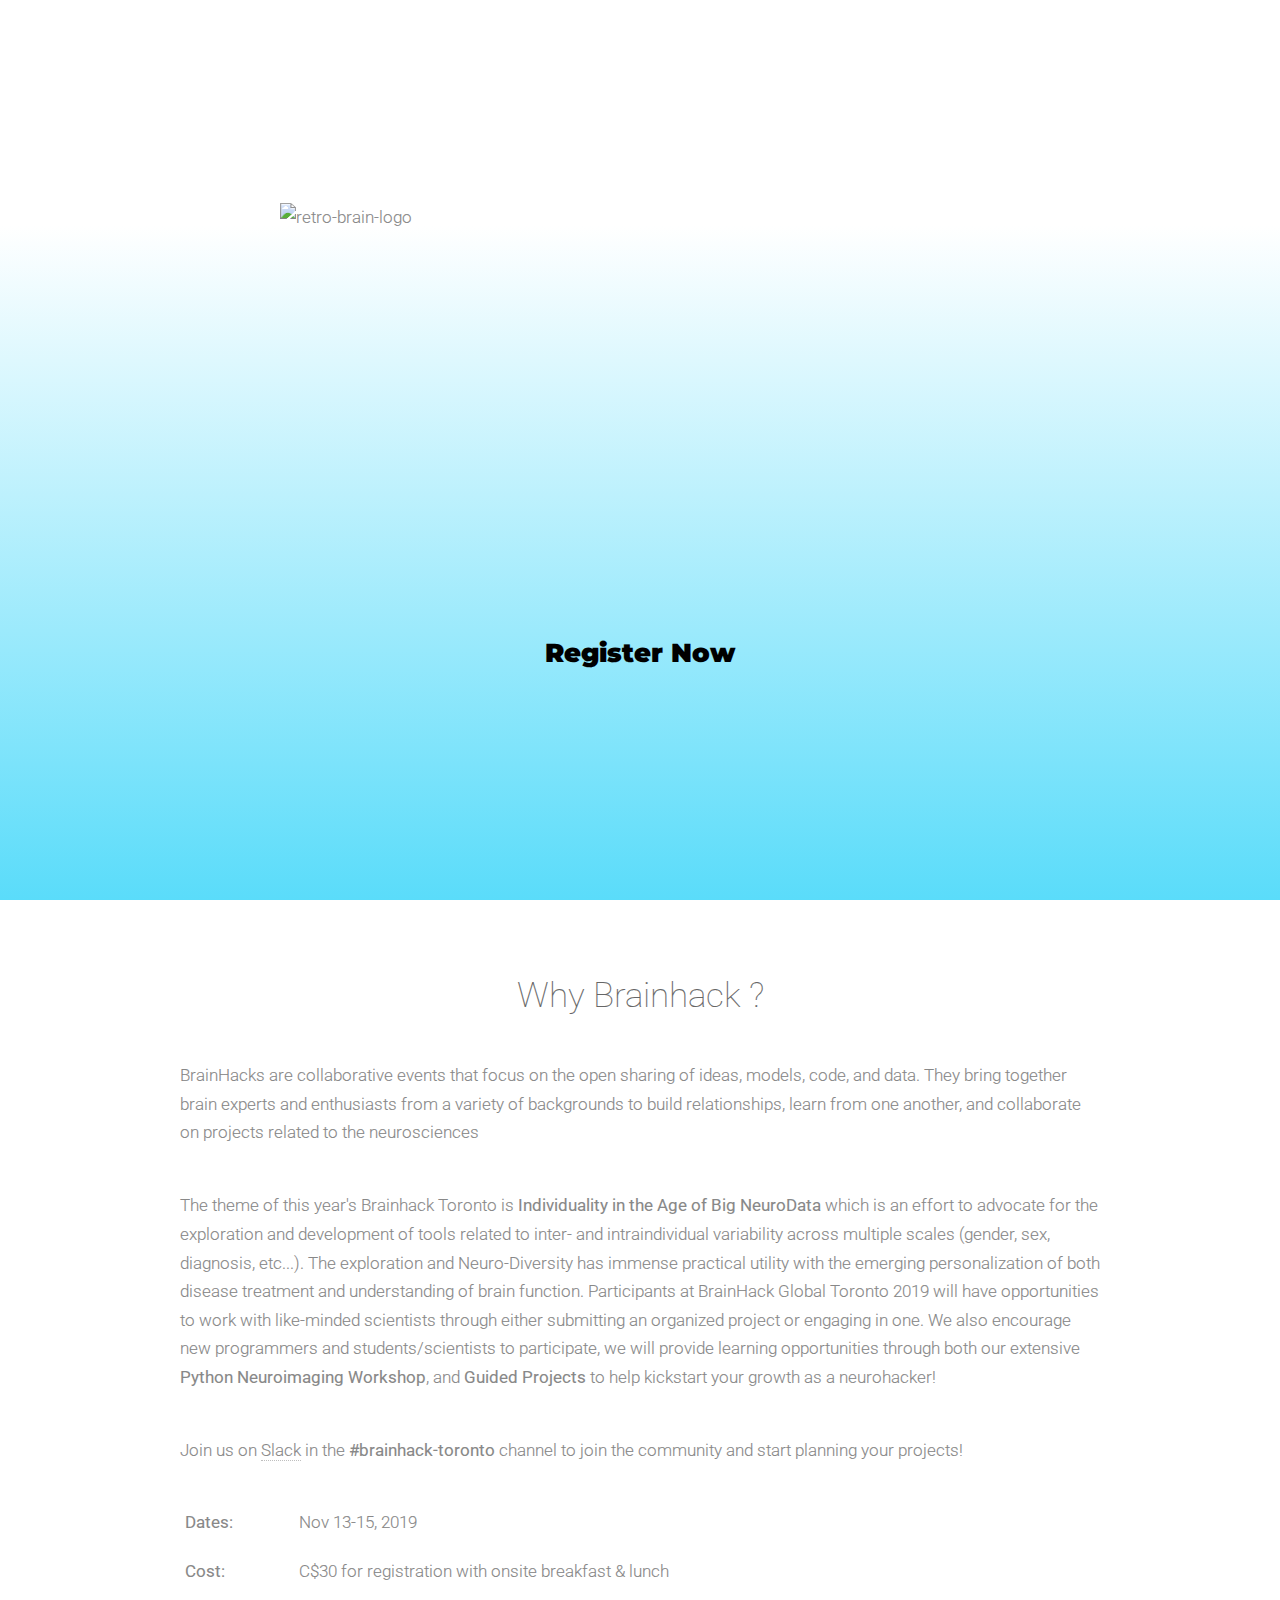
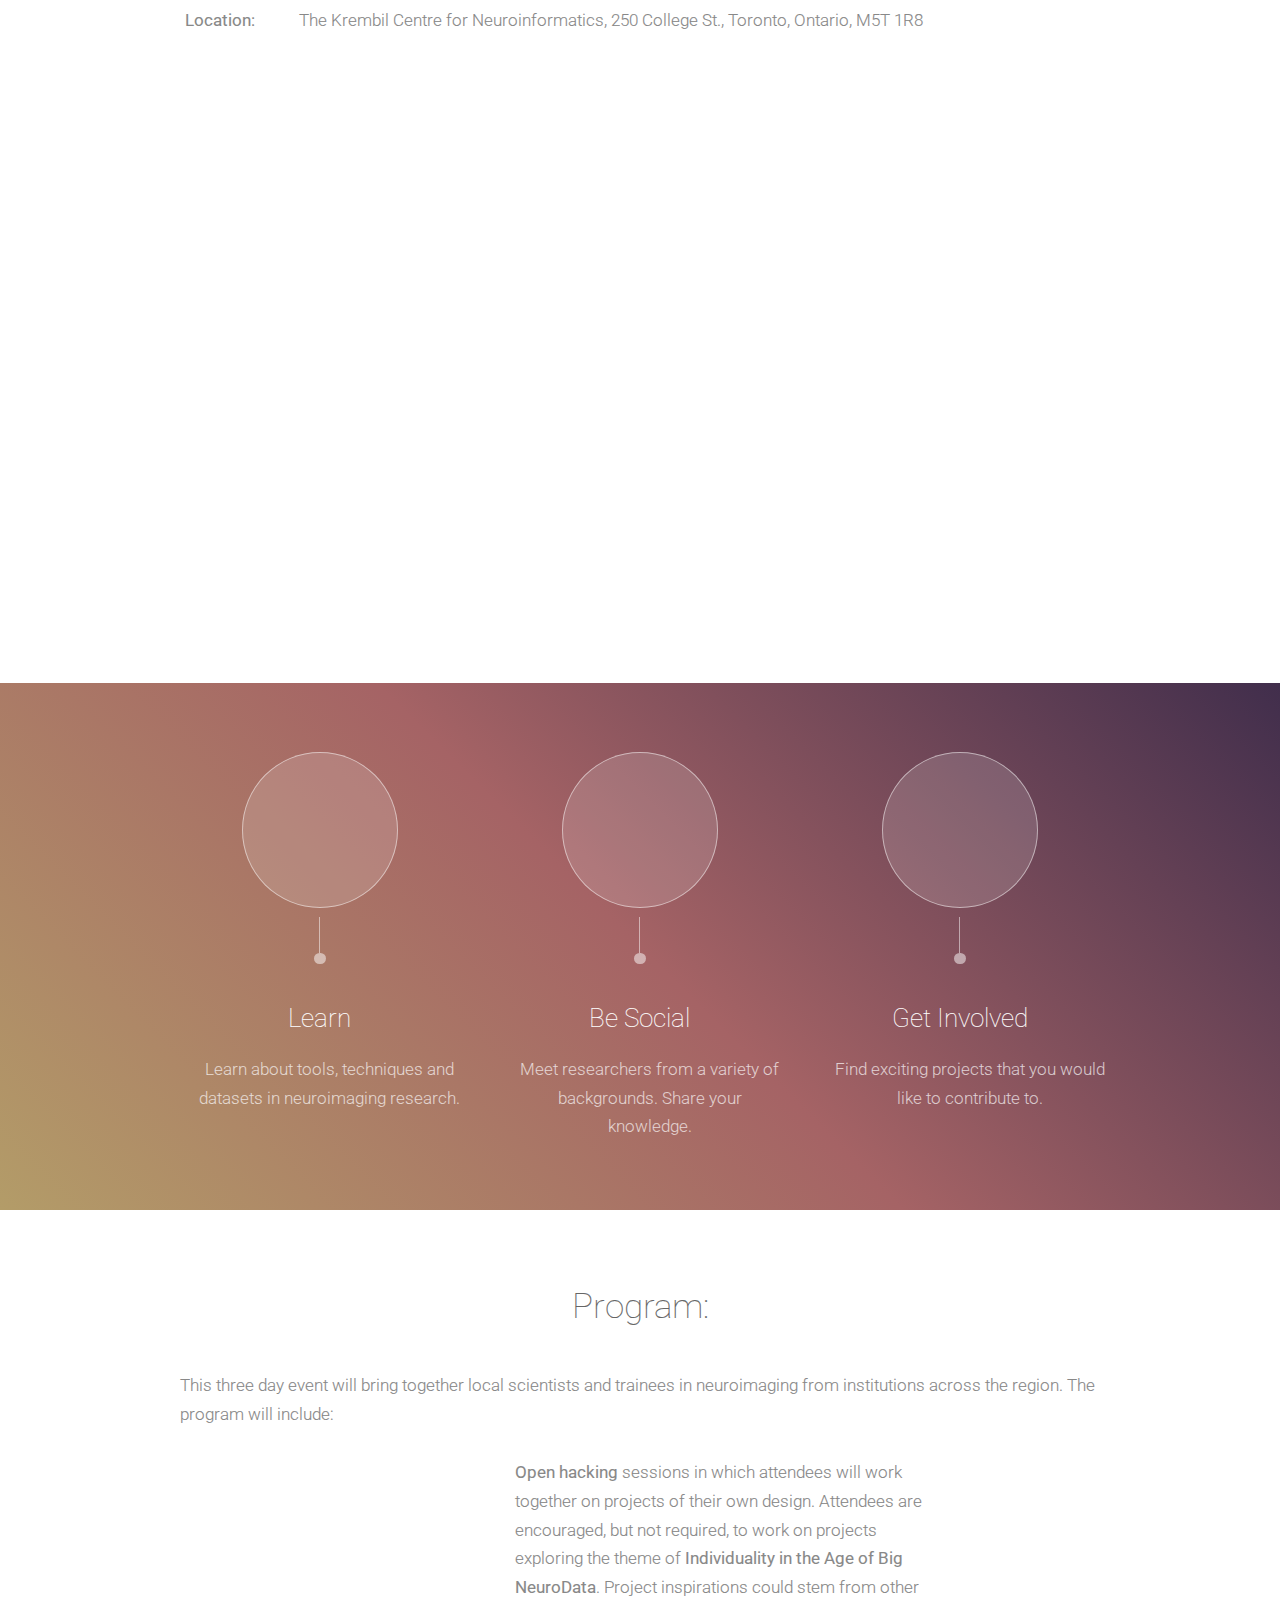
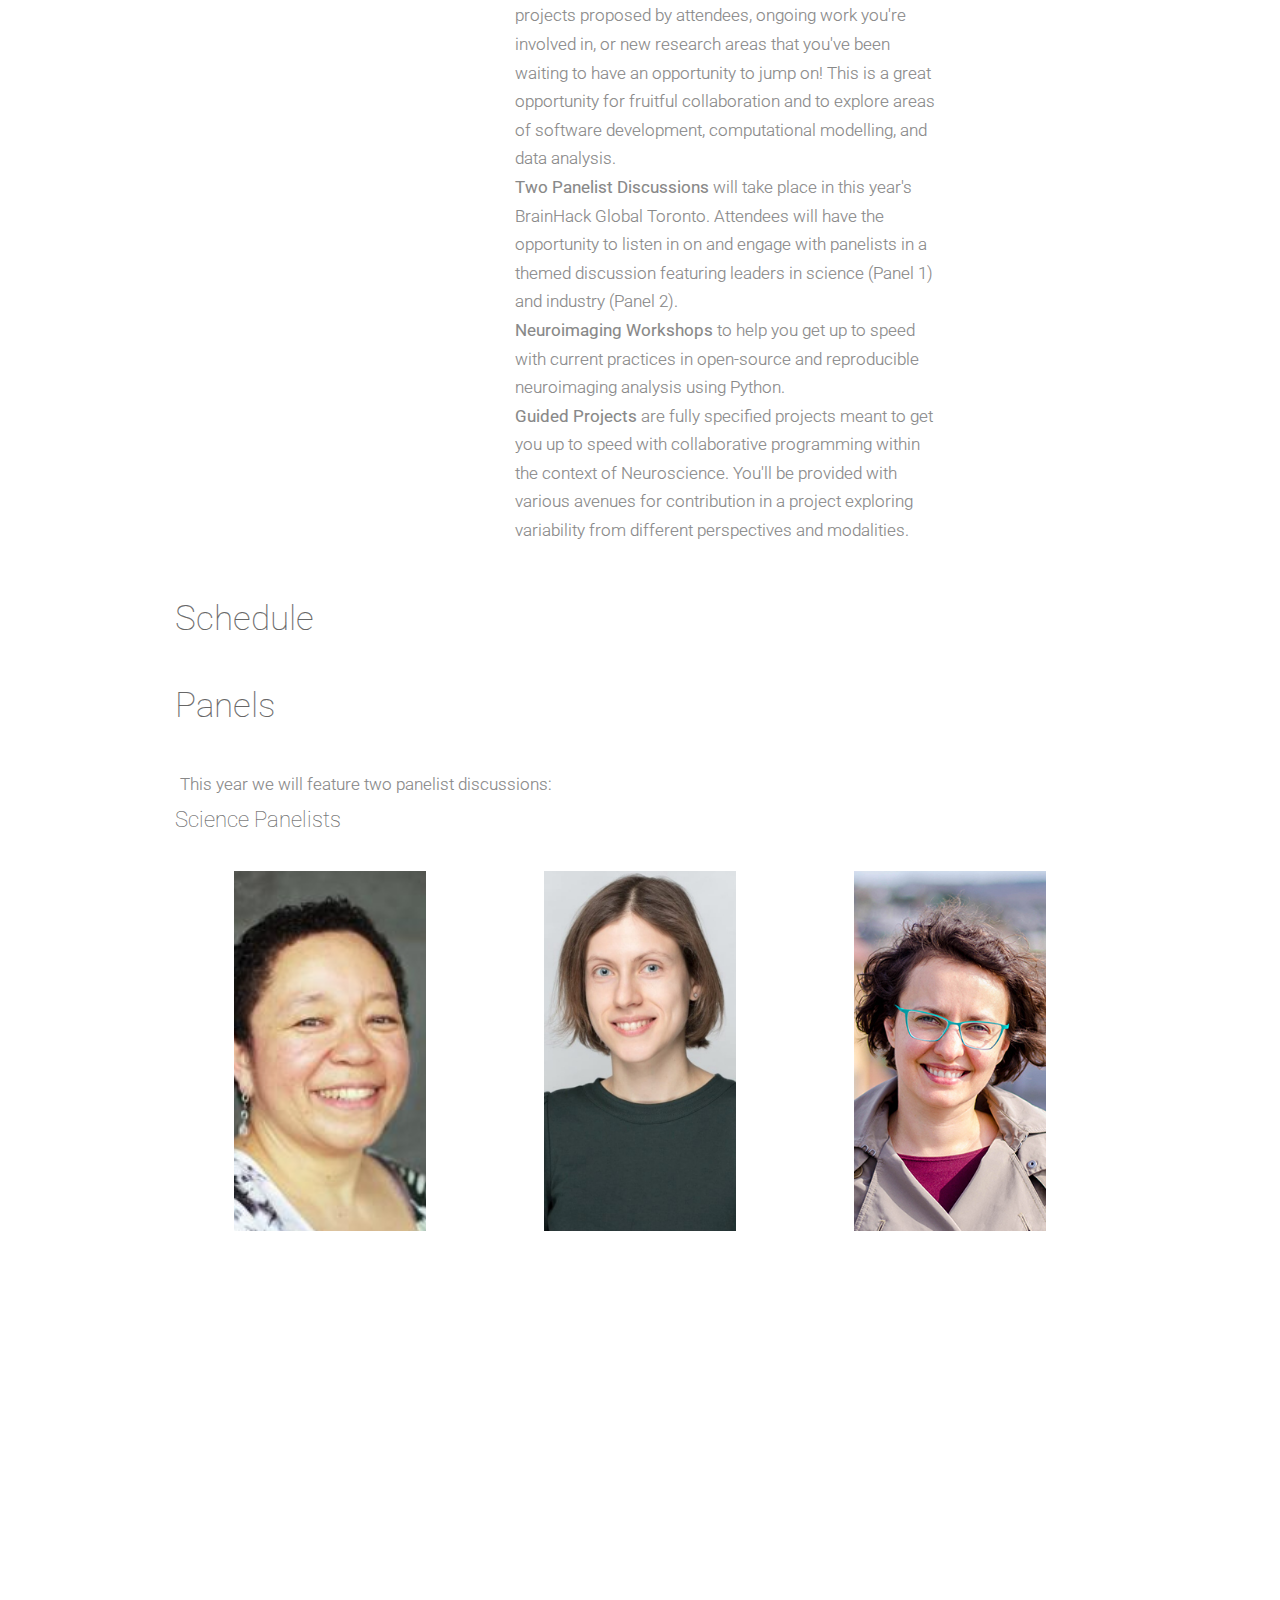
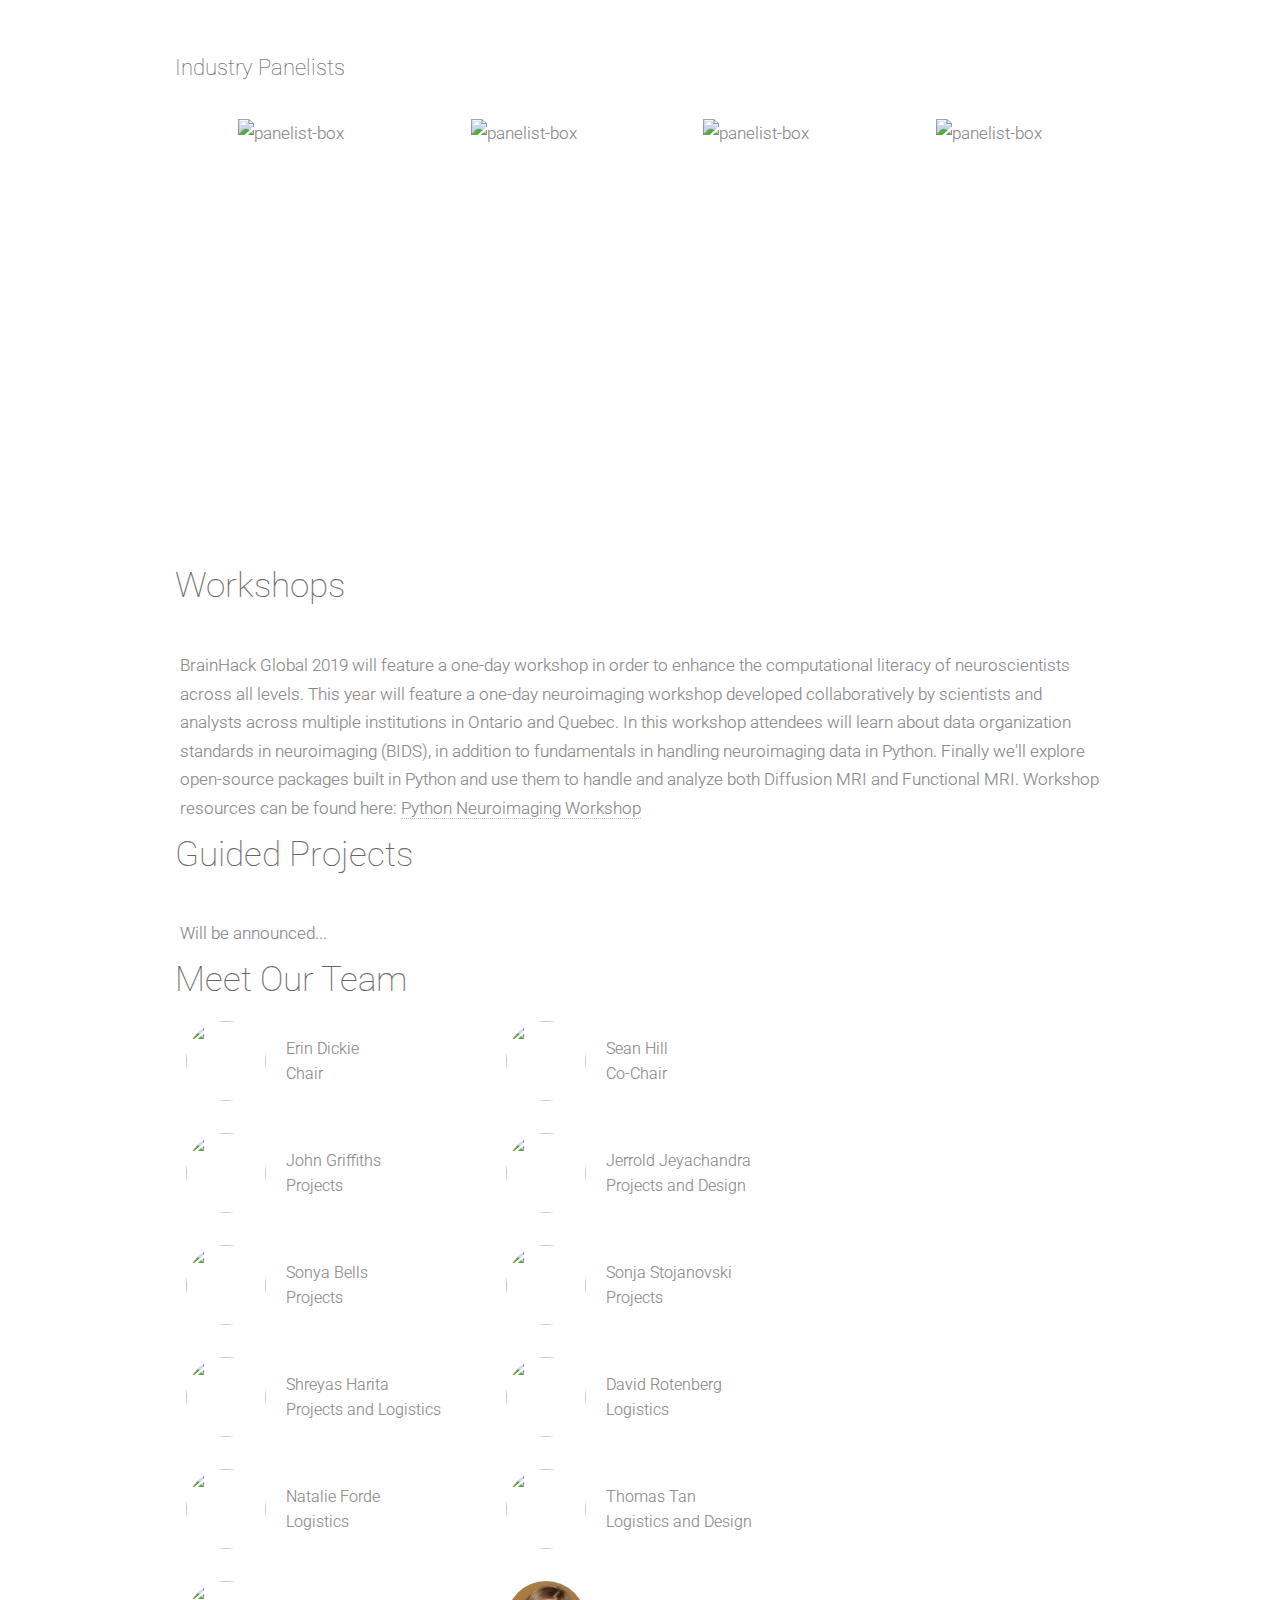
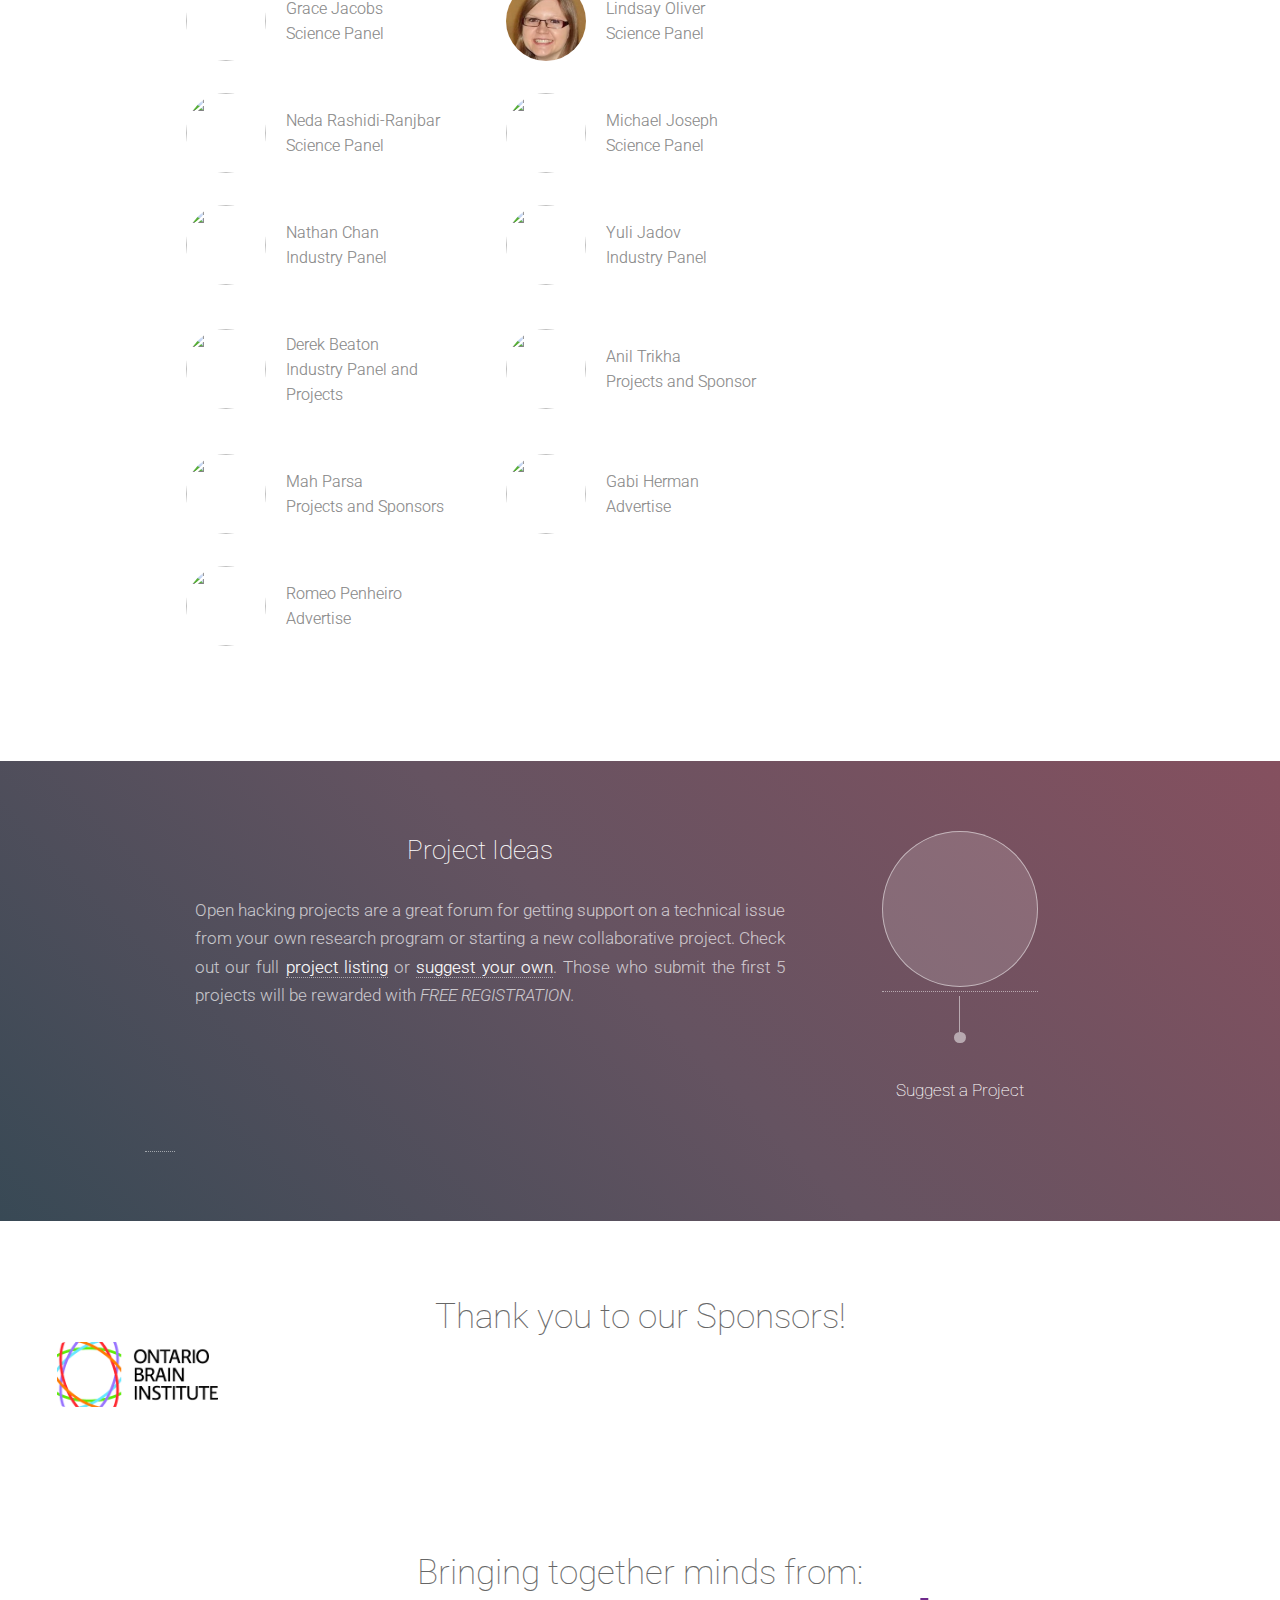
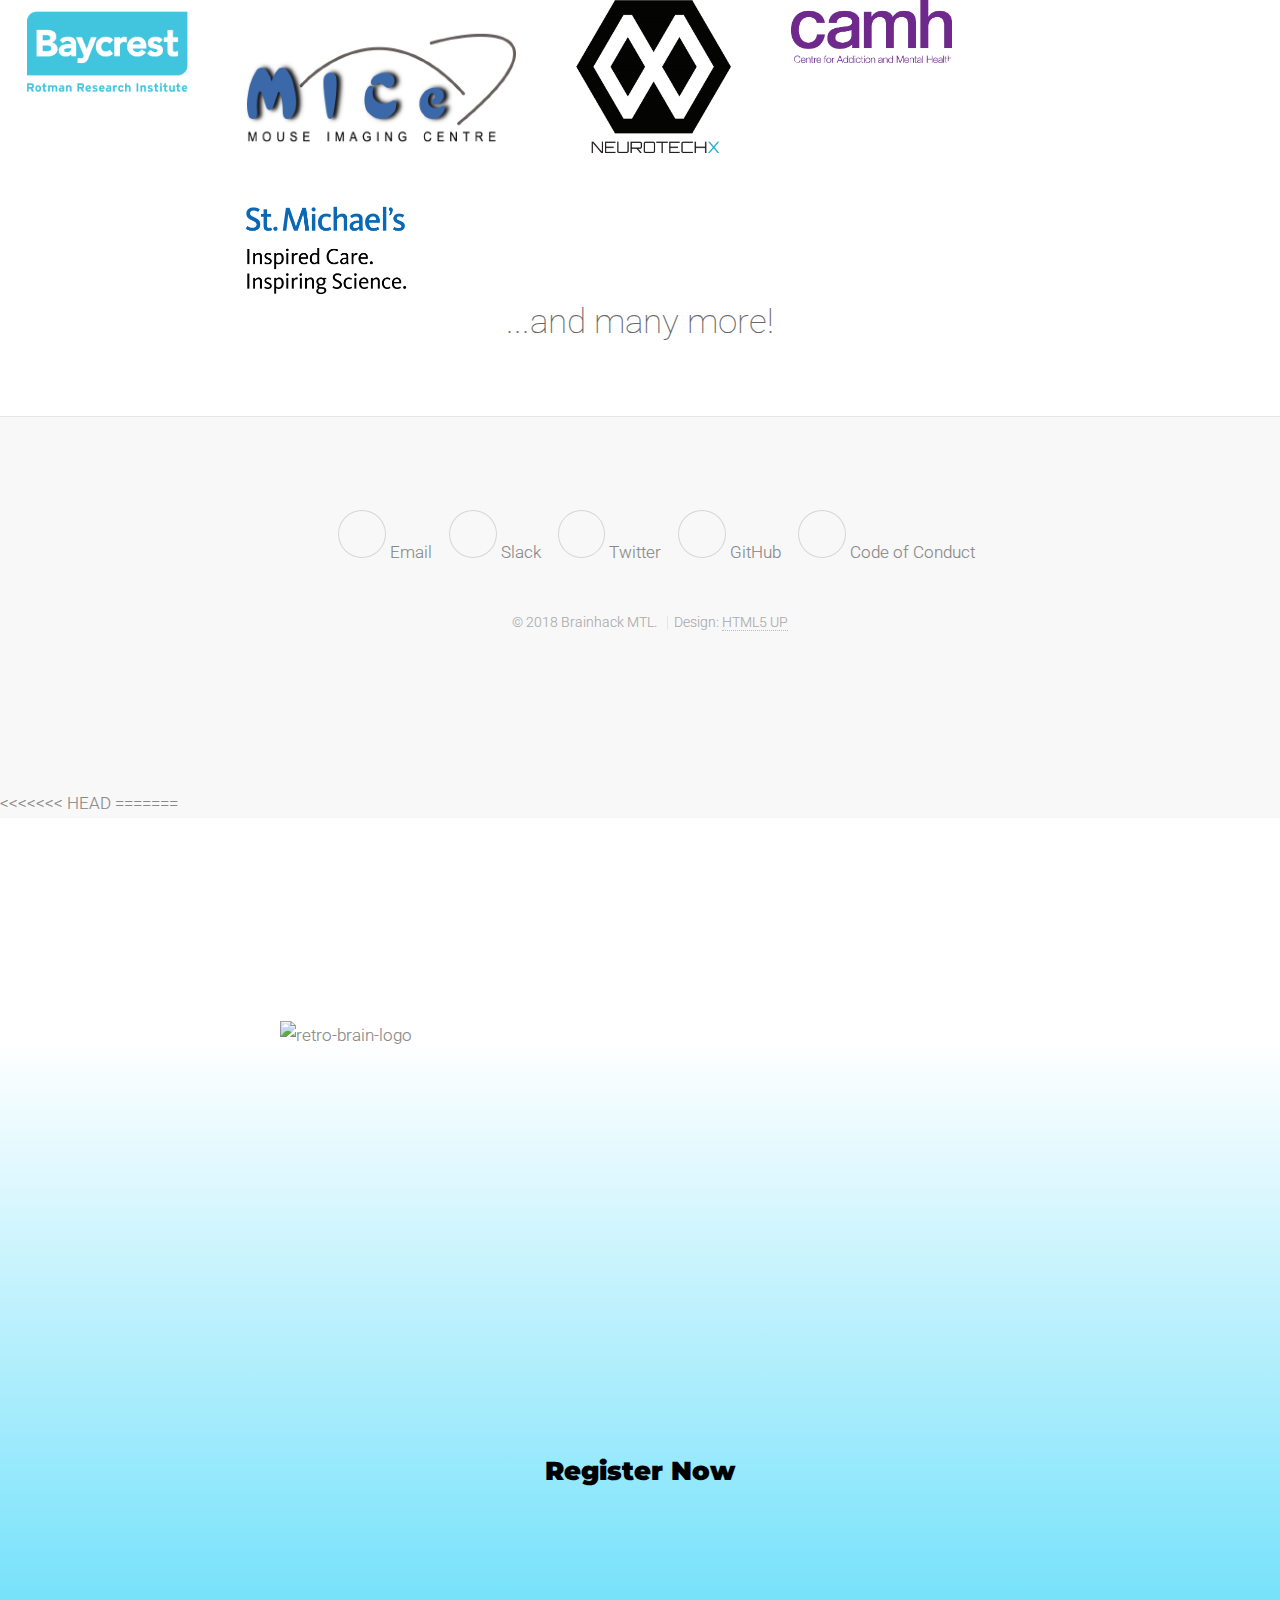
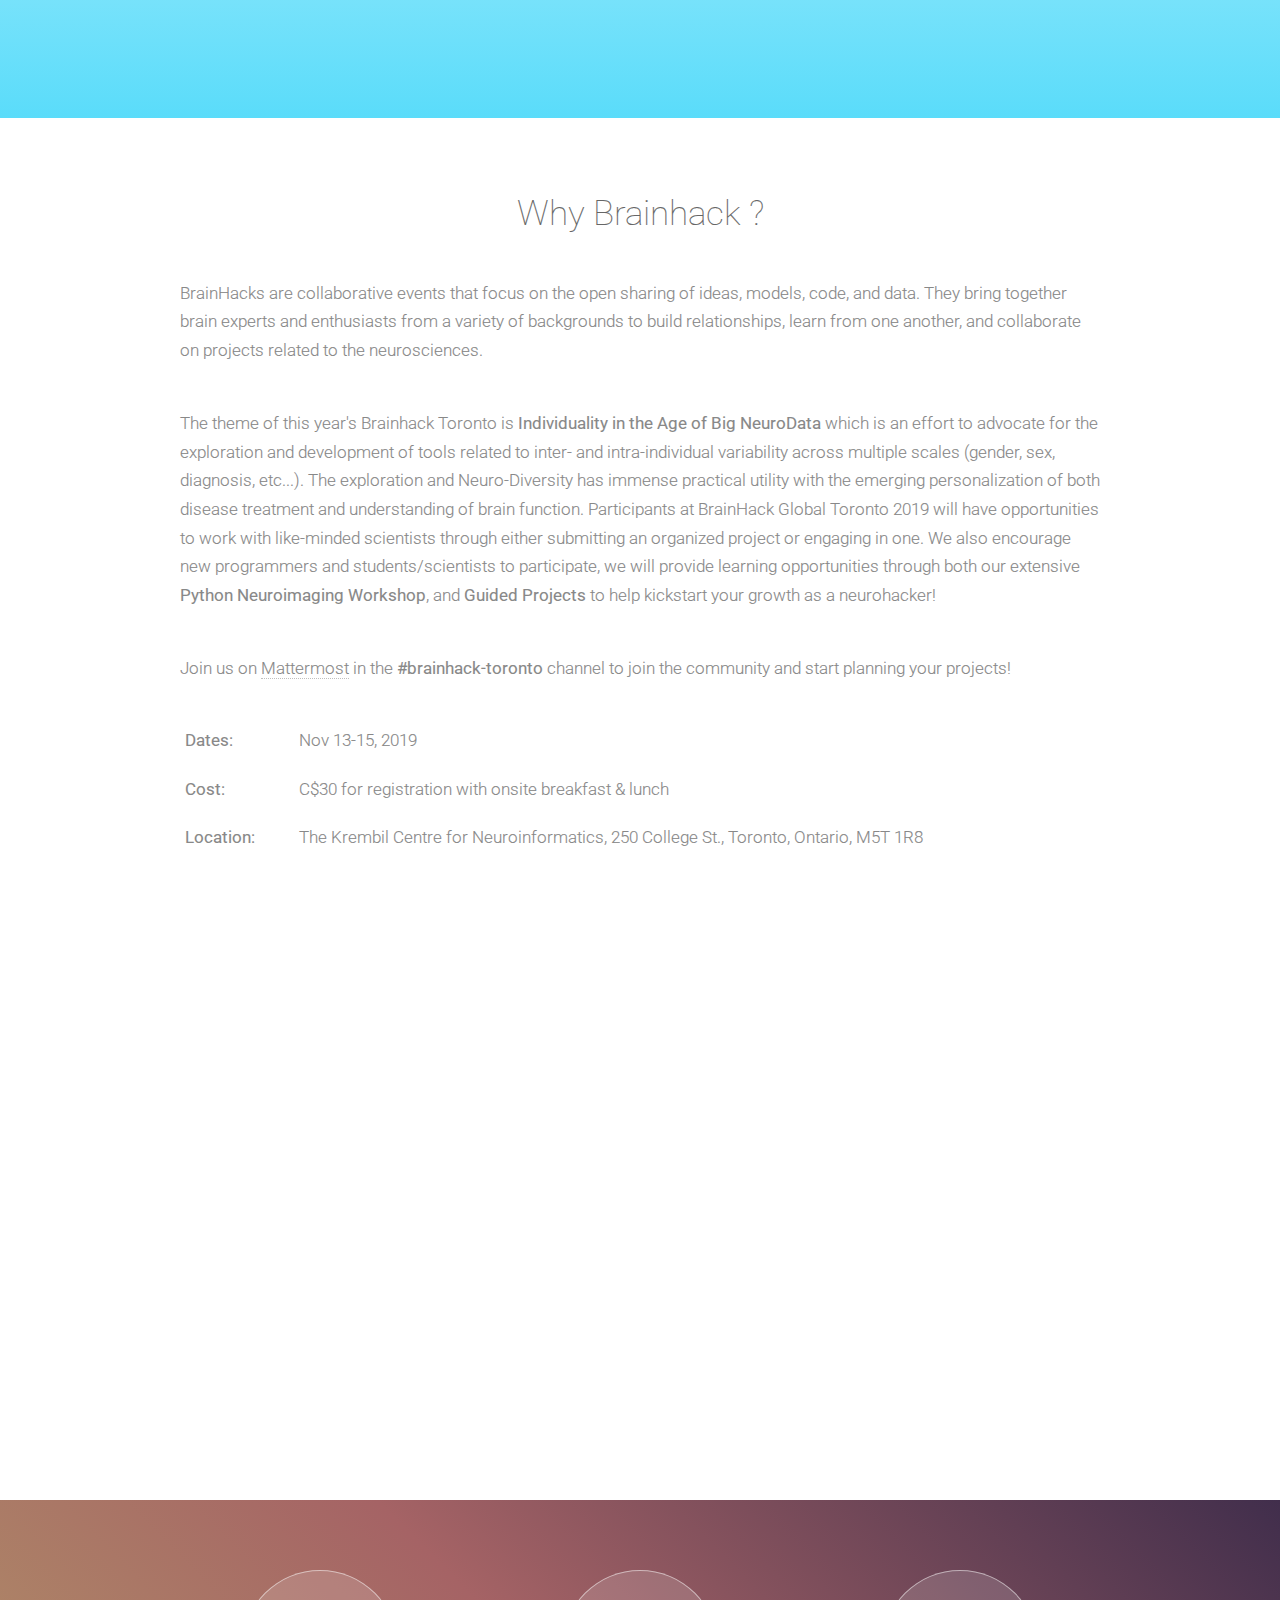
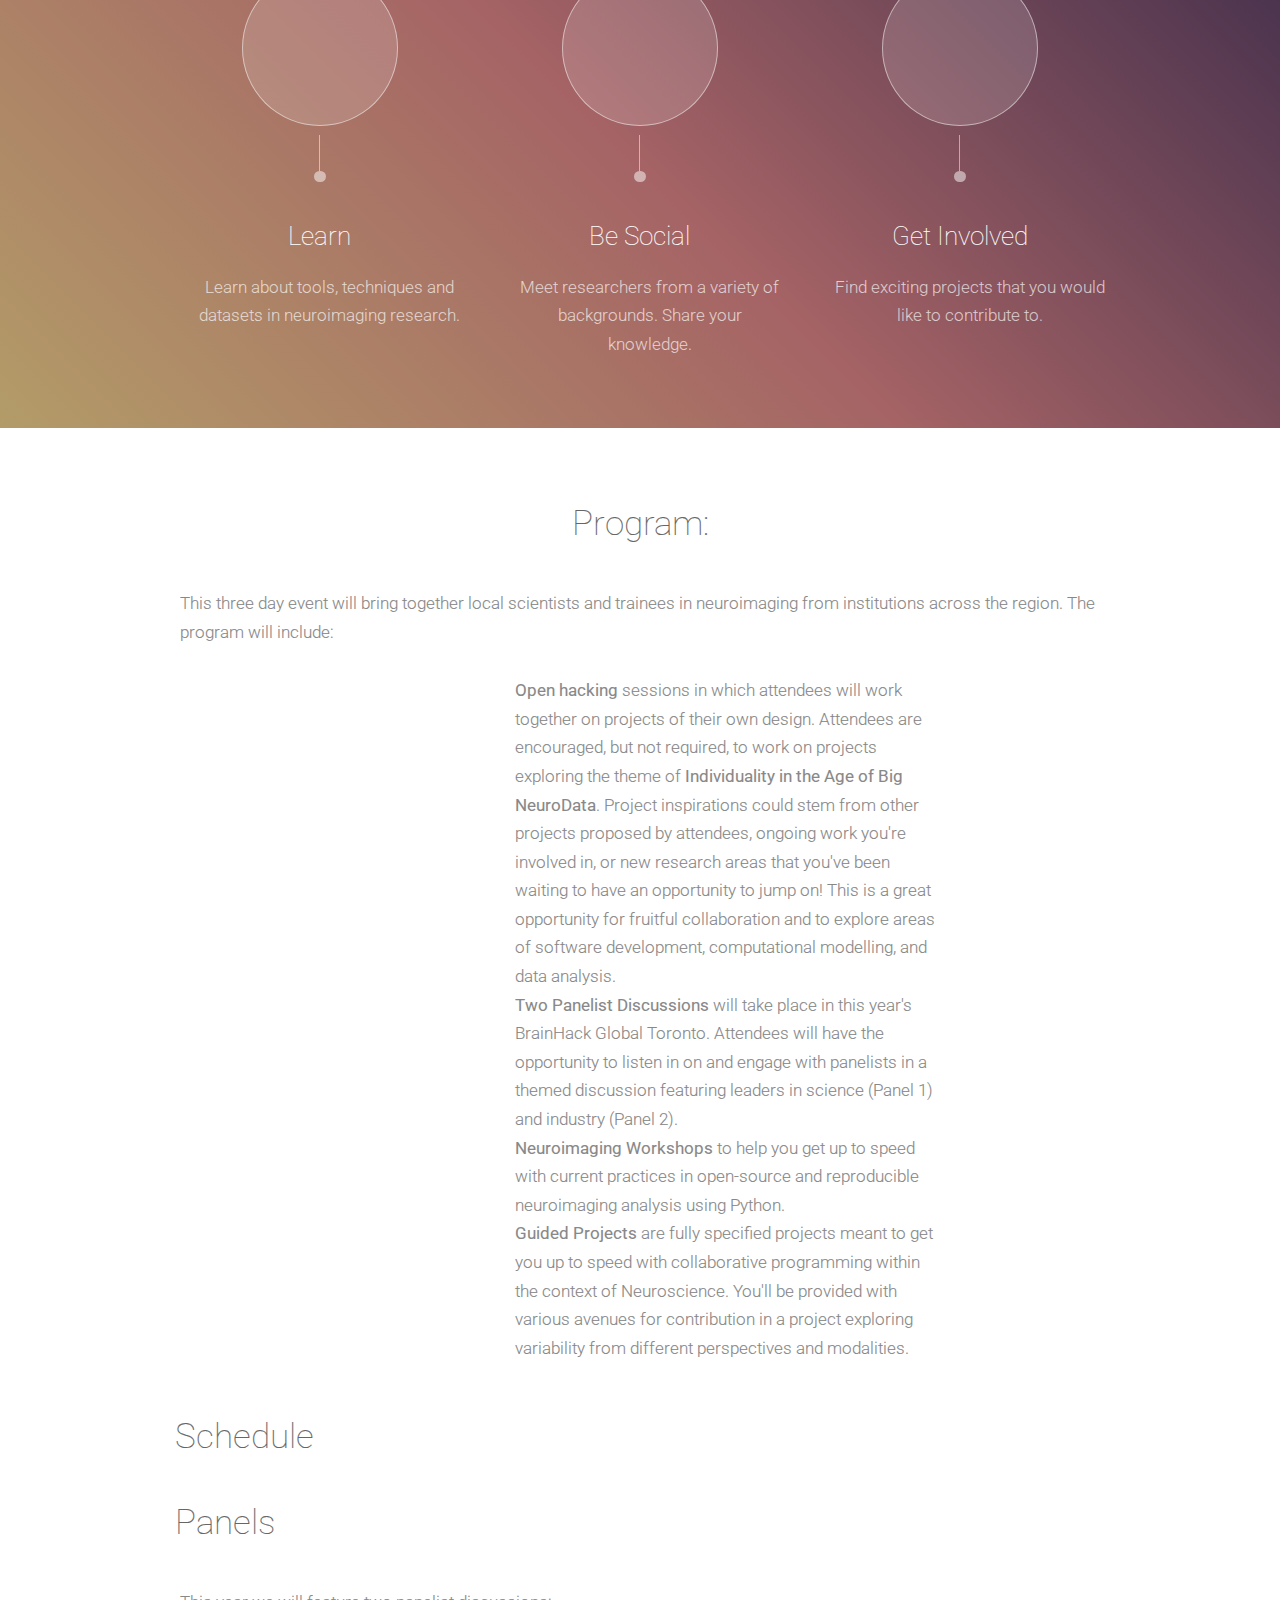
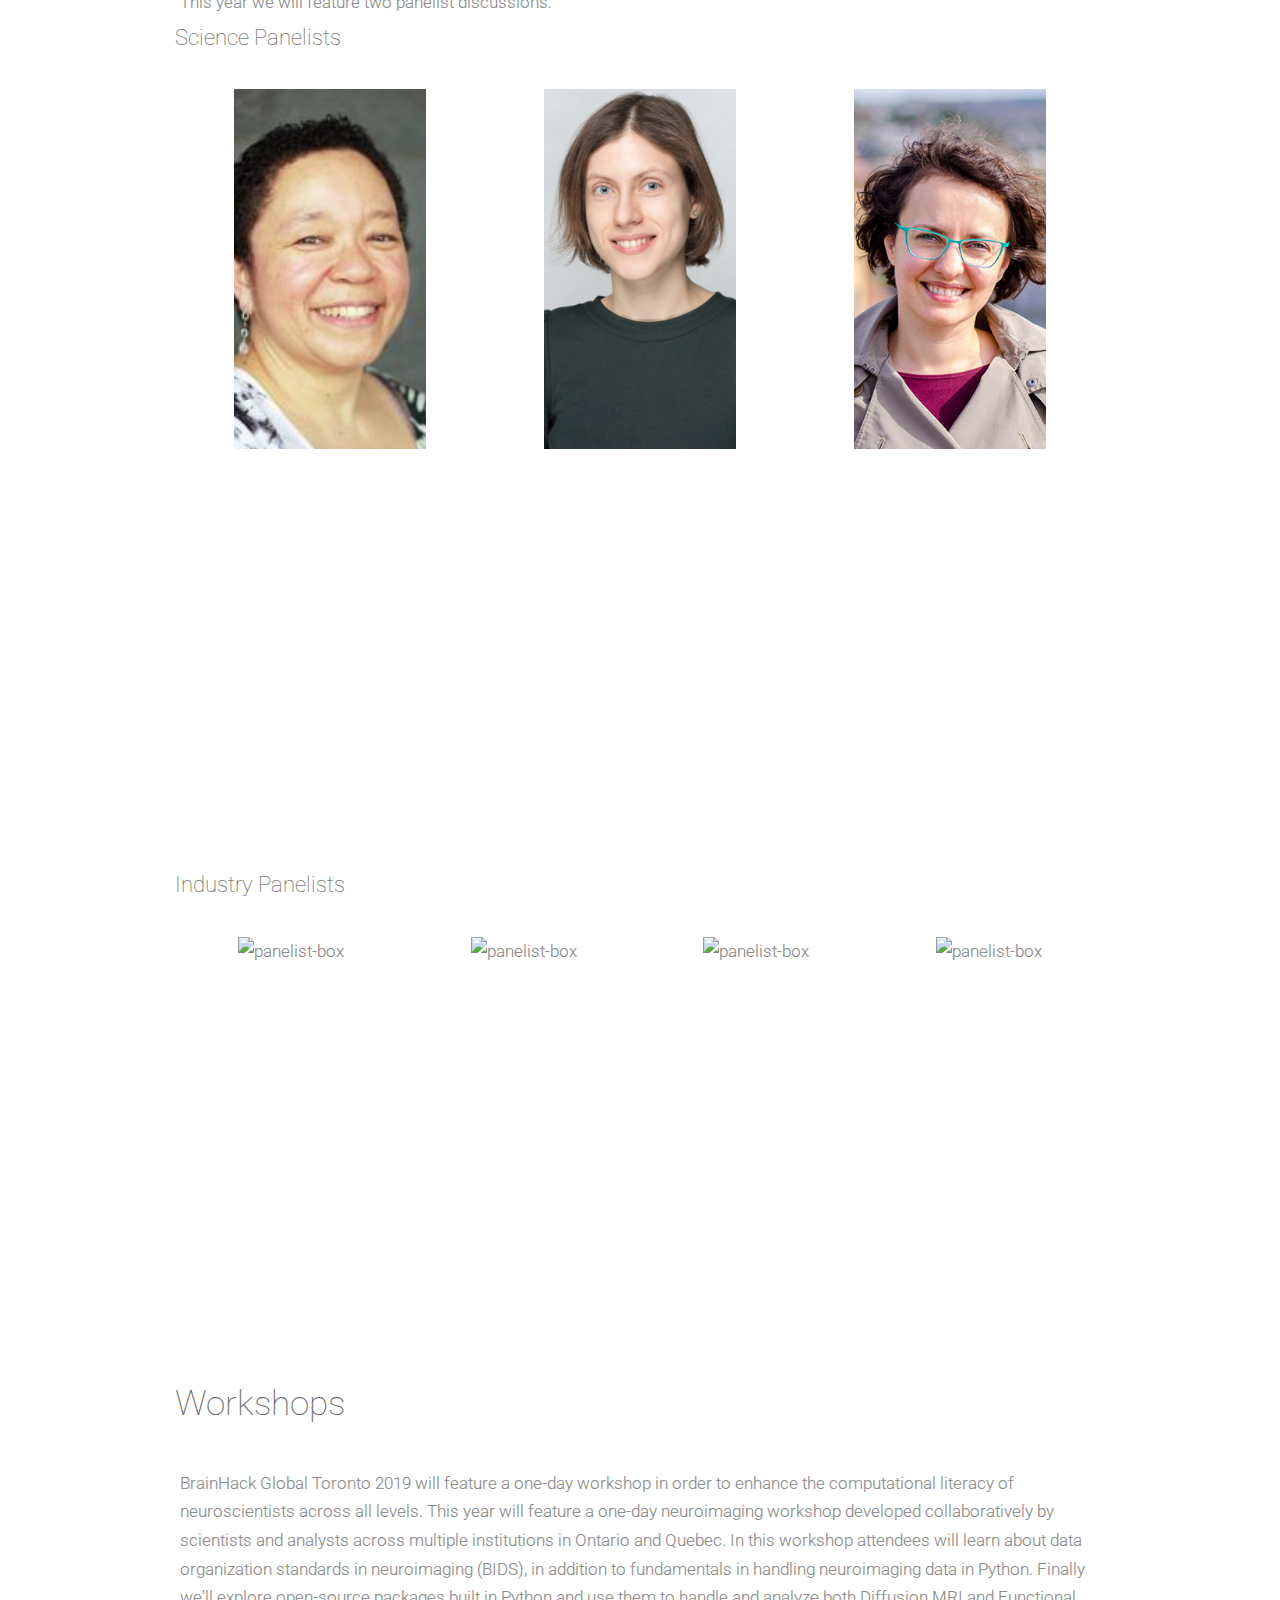
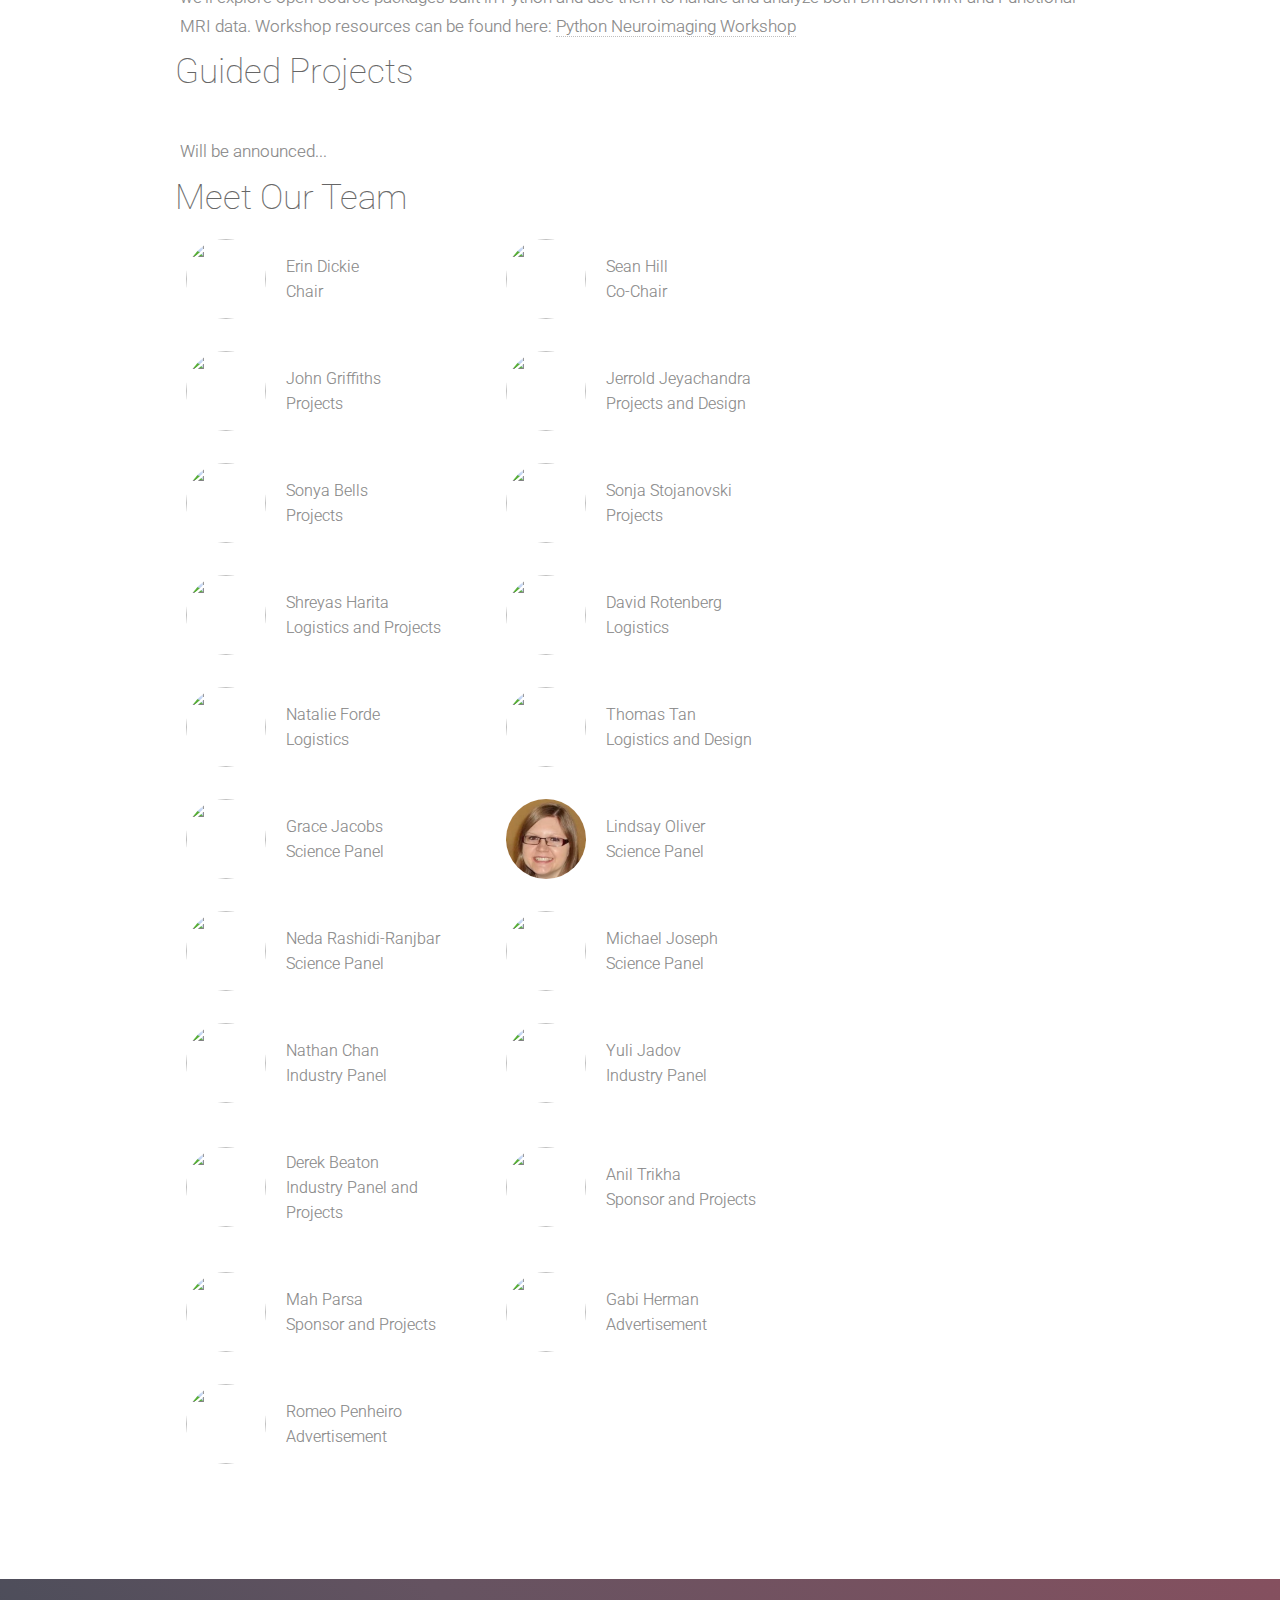
==== commit a58cc72d: "update index" ====
--- a/index.html
+++ b/index.html
@@ -1,4 +1,3 @@
-<<<<<<< HEAD
 <!DOCTYPE HTML>
 <!--
 	Tessellate by HTML5 UP
@@ -312,6 +311,12 @@
 										<div>Projects</div>
 						</div>
 							</div>
+							<div class="flex-item"><img src="./images/committee/Sonja.png">
+					<div class="description-text">
+									<div>Sonja Stojanovski</div>
+									<div>Projects</div>
+					</div>
+						</div>
 								<div class="flex-item"><img src="./images/committee/Shreyas.jpg">
 						<div class="description-text">
 										<div>Shreyas Harita</div>
@@ -378,12 +383,6 @@
 											<div>Industry Panel and Projects </div>
 					</div>
 						</div>
-						<div class="flex-item"><img src="./images/committee/Sonja.png">
-				<div class="description-text">
-								<div>Sonja Stojanovski</div>
-								<div>Industry Panel</div>
-				</div>
-					</div>
 					<div class="flex-item"><img src="./images/committee/Anil-2019Oct23.jpg">
 			<div class="description-text">
 								<div>Anil Trikha</div>
@@ -688,6 +687,7 @@
 </body>
 
 </html>
+<<<<<<< HEAD
 =======
 <!DOCTYPE HTML>
 <!--
@@ -950,11 +950,11 @@
 				</div>
 
 
-				<p> 
+				<p>
 					BrainHack Global Toronto 2019 will feature a one-day workshop in order to enhance the computational literacy of neuroscientists across all levels. This year will feature
 					a one-day neuroimaging workshop developed collaboratively by scientists and analysts across multiple institutions in Ontario and Quebec. In this workshop attendees will learn
 					about data organization standards in neuroimaging (BIDS), in addition to fundamentals in handling neuroimaging data in Python. Finally we'll explore open-source packages
-					built in Python and use them to handle and analyze both Diffusion MRI and Functional MRI data. 
+					built in Python and use them to handle and analyze both Diffusion MRI and Functional MRI data.
 
 					Workshop resources can be found here: <a href="https://github.com/jerdra/python_neuroimaging_analysis">Python Neuroimaging Workshop</a>
 
@@ -979,13 +979,13 @@
 											<div>Chair</div>
 							</div>
 	     					</div>
-        					<div class="flex-item"><img src="./images/committee/person101.png">
+        					<div class="flex-item"><img src="./images/committee/Sean-Hill.jpg">
 							<div class="description-text">
           						<div>Sean Hill</div>
 											<div>Co-Chair</div>
 							</div>
 	     					</div>
-								<div class="flex-item"><img src="./images/committee/person101.png">
+								<div class="flex-item"><img src="./images/committee/John.jpg">
 								<div class="description-text">
 										<div>John Griffiths</div>
 										<div>Projects</div>
@@ -997,19 +997,25 @@
 											<div>Projects and Design</div>
 							</div>
 	     					</div>
-								<div class="flex-item"><img src="./images/committee/Anil-2019Oct23.jpg">
+								<div class="flex-item"><img src="./images/committee/Sonya.jpg">
 						<div class="description-text">
-											<div>Anil Trikha</div>
-											<div>Projects</div>
+										<div>Sonya Bells</div>
+										<div>Projects</div>
 						</div>
 							</div>
+							<div class="flex-item"><img src="./images/committee/Sonja.png">
+					<div class="description-text">
+									<div>Sonja Stojanovski</div>
+									<div>Projects</div>
+					</div>
+						</div>
 								<div class="flex-item"><img src="./images/committee/Shreyas.jpg">
 						<div class="description-text">
 										<div>Shreyas Harita</div>
 										<div>Logistics and Projects</div>
 						</div>
 							</div>
-        					<div class="flex-item"><img src="./images/committee/person101.png">
+        					<div class="flex-item"><img src="./images/committee/david.jpeg">
 							<div class="description-text">
           						<div>David Rotenberg</div>
 											<div>Logistics</div>
@@ -1041,11 +1047,11 @@
 	     					</div>
         					<div class="flex-item"><img src="./images/committee/Nedaedited.jpg">
 							<div class="description-text">
-          						<div>Neda Rashidiranjbar</div>
+          						<div>Neda Rashidi-Ranjbar</div>
 											<div>Science Panel</div>
 							</div>
 	     					</div>
-								<div class="flex-item"><img src="./images/committee/person101.png">
+								<div class="flex-item"><img src="./images/committee/michael.jpg">
 						<div class="description-text">
 											<div>Michael Joseph</div>
 											<div>Science Panel</div>
@@ -1063,24 +1069,24 @@
 											<div>Industry Panel</div>
 							</div>
 	     					</div>
-							<div class="flex-item"><img src="./images/committee/person101.png">
+							<div class="flex-item"><img src="./images/committee/derek.png">
 					<div class="description-text">
 											<div>Derek Beaton</div>
-											<div>Industry Panel</div>
+											<div>Industry Panel and Projects</div>
 					</div>
 						</div>
+						<div class="flex-item"><img src="./images/committee/Anil-2019Oct23.jpg">
+				<div class="description-text">
+									<div>Anil Trikha</div>
+									<div>Sponsor and Projects</div>
+				</div>
+					</div>
 						<div class="flex-item"><img src="./images/committee/person101.png">
 				<div class="description-text">
 										<div>Mah Parsa</div>
-										<div>Industry Panel</div>
+										<div>Sponsor and Projects</div>
 				</div>
 					</div>
-        					<div class="flex-item"><img src="./images/committee/person101.png">
-							<div class="description-text">
-          						<div>Sonja Stojanovski</div>
-											<div>Industry Panel</div>
-							</div>
-	     					</div>
         					<div class="flex-item"><img src="./images/committee/gabi.jpg">
 							<div class="description-text">
           						<div>Gabi Herman</div>
@@ -1090,12 +1096,6 @@
         					<div class="flex-item"><img src="./images/committee/person101.png">
 							<div class="description-text">
           						<div>Romeo Penheiro</div>
-											<div>Advertisement</div>
-							</div>
-	     					</div>
-        					<div class="flex-item"><img src="./images/committee/person101.png">
-							<div class="description-text">
-          						<div>Sonya Bells</div>
 											<div>Advertisement</div>
 							</div>
 	     					</div>
@@ -1380,4 +1380,697 @@
 </body>
 
 </html>
->>>>>>> upstream/master
+=======
+=======
+<!DOCTYPE HTML>
+<!--
+	Tessellate by HTML5 UP
+	html5up.net | @ajlkn
+	Free for personal and commercial use under the CCA 3.0 license (html5up.net/license)
+-->
+<html>
+
+<head>
+	<title>Global Toronto 11-2019</title>
+	<meta charset="utf-8" />
+	<meta name="viewport" content="width=device-width, initial-scale=1" />
+	<link href="https://fonts.googleapis.com/css?family=Press+Start+2P" rel="stylesheet">
+	<link href="https://fonts.googleapis.com/css?family=Montserrat" rel="stylesheet">
+	<link rel="stylesheet" href="https://use.fontawesome.com/releases/v5.7.2/css/all.css" integrity="sha384-fnmOCqbTlWIlj8LyTjo7mOUStjsKC4pOpQbqyi7RrhN7udi9RwhKkMHpvLbHG9Sr" crossorigin="anonymous">
+	<link rel="stylesheet" href="https://maxcdn.bootstrapcdn.com/bootstrap/3.3.7/css/bootstrap.min.css" integrity="sha384-BVYiiSIFeK1dGmJRAkycuHAHRg32OmUcww7on3RYdg4Va+PmSTsz/K68vbdEjh4u"
+	    crossorigin="anonymous">
+	<link rel="stylesheet" href="assets/css/main.css" />
+	<link rel="stylesheet" href="assets/css/index.css"/>
+
+
+	<!-- Full Calender -->
+	<link href='assets/js/fullcalendar/packages/core/main.css' rel='stylesheet' />
+	<link href='assets/js/fullcalendar/packages/list/main.css' rel='stylesheet' />
+
+	<script src='assets/js/fullcalendar/packages/core/main.js'></script>
+	<script src='assets/js/fullcalendar/packages/list/main.js'></script>
+	<script src="assets/js/jquery.min.js"></script>
+
+
+	<!-- Script for calendar -->
+    	<script>
+
+		// Get JSON callsback addDocument...
+		document.addEventListener('DOMContentLoaded', addDocument)
+
+		function addDocument(){
+
+			$.getJSON("assets/data/calendar.json", function(data){
+
+				console.log(data)
+				var calendarEl = document.getElementById('calendar');
+				var calendar = new FullCalendar.Calendar(calendarEl, {
+					plugins: [ 'list' ],
+					defaultView: 'listWeek',
+					validRange: {
+						start: "2019-11-13",
+						end: "2019-11-16"
+					},
+					events: data
+
+				});
+			calendar.render();
+
+			});
+      		}
+
+    	</script>
+
+
+</head>
+
+<body>
+
+	<!-- Header -->
+
+    <div class="header-logo">
+
+		<div><img class="logo" src="./images/BrainHack/SVG/coverArt.svg" alt="retro-brain-logo"></div>
+
+		<div id="reg-link"><a href="https://www.eventbrite.ca/e/global-toronto-brainhack-2019-tickets-76980551903" id="register-link">Register Now</a></div>
+	  </div>
+
+
+	<!-- First -->
+	<section id="info" class="main">
+		<header>
+			<div class="container">
+				<h2> Why Brainhack ?</h2>
+
+				<p> BrainHacks are collaborative events that focus on the open sharing of ideas, models, code, and data. They bring together brain experts and enthusiasts from a variety of backgrounds to build relationships, learn from one another, and collaborate on projects related to the neurosciences. </p>
+
+				<p> The theme of this year's Brainhack Toronto is <b> Individuality in the Age of Big NeuroData </b> which is an effort to advocate for the exploration and development of tools related to inter- and intra-individual variability across multiple scales (gender, sex, diagnosis, etc...). The exploration and Neuro-Diversity has immense practical utility with the emerging personalization of both disease treatment and understanding of brain function. Participants at BrainHack Global Toronto 2019 will have opportunities to work with like-minded scientists through either submitting an organized project or engaging in one. We also encourage new programmers and students/scientists to participate, we will provide learning opportunities through both our extensive <b>Python Neuroimaging Workshop</b>, and <b>Guided Projects</b> to help kickstart your growth as a neurohacker!
+
+				<p> Join us on <a href="https://mattermost.brainhack.org/brainhack/channels/brainhack-toronto" target="_blank">Mattermost</a> in the <b>#brainhack-toronto</b> channel to join the community and start planning your projects! </p>
+
+				</br>
+				<div>
+					<table>
+						<tr>
+							<td align="left">
+								<b>Dates:</b>
+							</td>
+							<td align="left">Nov 13-15, 2019</td>
+						</tr>
+						<tr>
+							<td align="left">
+								<b>Cost:</b>
+							</td>
+							<td align="left">C$30 for registration with onsite breakfast & lunch</td>
+						</tr>
+						<tr>
+							<td align="left">
+								<b>Location:</b>
+							</td>
+							<td align="left">The Krembil Centre for Neuroinformatics, 250 College St., Toronto, Ontario, M5T 1R8</th>
+						</tr>
+					</table>
+				</div>
+				</br>
+				<div class="map-responsive">
+
+					<!-- Change z=xx for map zoom-->
+					<iframe src="https://maps.google.com/maps?q=250%20College%20St%2C%20Toronto%2C%20ON%20M5T%201R8&t=&z=16&ie=UTF8&iwloc=&output=embed"
+					    width="600" height="450" frameborder="0" style="border:0" allowfullscreen></iframe>
+				</div>
+			</div>
+		</header>
+		<div class="content dark style1 featured">
+			<div class="container">
+				<div class="row">
+					<div class="4u 12u(narrow)">
+						<section>
+							<span class="feature-icon">
+								<span class="icon fa-graduation-cap"></span>
+							</span>
+							<header>
+								<h3>Learn</h3>
+							</header>
+							<p>Learn about tools, techniques and datasets in neuroimaging research.</p>
+						</section>
+					</div>
+					<div class="4u 12u(narrow)">
+						<section>
+							<span class="feature-icon">
+								<span class="icon fa-comments"></span>
+							</span>
+							<header>
+								<h3>Be Social</h3>
+							</header>
+							<p>Meet researchers from a variety of backgrounds. Share your knowledge.</p>
+						</section>
+					</div>
+					<div class="4u 12u(narrow)">
+						<section>
+							<span class="feature-icon">
+								<span class="icon fa-gears"></span>
+							</span>
+							<header>
+								<h3>Get Involved</h3>
+							</header>
+							<p>Find exciting projects that you would like to contribute to.</p>
+						</section>
+					</div>
+				</div>
+			</div>
+		</div>
+	</section>
+
+	<!-- Second -->
+	<section id="schedule" class="main">
+		<header>
+			<div class="container">
+				<h2>Program:</h2>
+				<p>
+					This three day event will bring together local scientists and trainees in neuroimaging from institutions across the region.
+					The program will include:
+				</p>
+
+
+			<div class="row">
+				<div class="4u 12u(narrow)">
+					<a href="https://gigascience.biomedcentral.com/articles/10.1186/s13742-016-0121-x" target="_blank" class="image fit">
+						<img src="images/what_is_brainhack.gif" alt="" />
+					</a>
+				</div>
+				<div class="6u 12u(narrow)">
+					<ul class="info">
+						<li class="icon fa-cog">
+							<!-- Update information for better interoperability -->
+							<b>Open hacking</b> sessions in which attendees will work together on projects of their own design. Attendees are encouraged, but not required,
+							to work on projects exploring the theme of <b>Individuality in the Age of Big NeuroData</b>. Project inspirations could stem from other projects proposed by attendees,
+							ongoing work you're involved in, or new research areas that you've been waiting to have an opportunity to jump on!
+							This is a great opportunity for fruitful collaboration and to explore areas of software development,
+							computational modelling, and data analysis.
+							</li>
+						<li class="icon fa-bullhorn">
+							<!-- Update information depending on what's actually happening -->
+							<b>Two Panelist Discussions</b> will take place in this year's BrainHack Global Toronto. Attendees will have the opportunity to listen in on and engage with panelists in a themed discussion featuring leaders in science (Panel 1) and industry (Panel 2).
+							</li>
+							<!-- No longer relevant, use TrainTracks -->
+						<li class="icon fa-train"> <b> Neuroimaging Workshops </b> to help you get up to speed with current practices in open-source and reproducible neuroimaging analysis
+							using Python.
+						</li>
+						<li> <i class="fas fa-hands-helping"></i> <b> Guided Projects </b> are fully specified projects meant to get you up to speed with collaborative programming within the context of Neuroscience. You'll be provided with various avenues for contribution in a project exploring variability from different perspectives and modalities.
+						</li>
+					</ul>
+				</div>
+			</div>
+
+				<div class="row">
+					<h2>Schedule</h2>
+				</div>
+
+				<div id='calendar' style="padding: 0 0 2em 0"></div>
+
+
+				<div class="row">
+					<h2>Panels</h2>
+				</div>
+
+				<p>
+					This year we will feature two panelist discussions:
+				</p>
+
+				<div class="row" style="padding: 0 0 2em 0">
+					<h3>Science Panelists</h3>
+				</div>
+
+					<!-- Add flexbox div container horizontal here use placeholder-->
+					<div class="panelists">
+
+						<div class="science-box"><img class="panelist-box" src="./images/panelists/skinner_cropped.jpg" alt="panelist-box"></div>
+						<div class="science-box"><img class="panelist-box" src="./images/panelists/yuliya_cropped.jpg" alt="panelist-box"></div>
+						<div class="science-box"><img class="panelist-box" src="./images/panelists/andreaa_cropped.jpg" alt="panelist-box"></div>
+					</div>
+
+					<!-- Goal on hover of above, call a JS script that
+	     				writes into panelist-test-->
+					<div class="text-parent">
+						<div id="science-person"></div>
+						<div id="science-job"></div>
+						<div id="science-bio"></div>
+					</div>
+
+
+
+				<div class="row" style="padding: 0 0 2em 0">
+					<h3>Industry Panelists</h3>
+				</div>
+
+					<!-- Add flexbox div container horizontal here -->
+					<div class="panelists">
+
+						<div class="industry-box"><img class="panelist-box" src="./images/panelists/april.jpg" alt="panelist-box"></div>
+						<div class="industry-box"><img class="panelist-box" src="./images/panelists/roseanne.jpg" alt="panelist-box"></div>
+						<div class="industry-box"><img class="panelist-box" src="./images/panelists/graeme.jpg" alt="panelist-box"></div>
+						<div class="industry-box"><img class="panelist-box" src="./images/panelists/CrisMicheli.jpg" alt="panelist-box"></div>
+					</div>
+
+					<div class="text-parent">
+						<div id="industry-person"></div>
+						<div id="industry-job"></div>
+						<div id="industry-bio"></div>
+					</div>
+
+				<div class="row">
+					<h2>Workshops</h2>
+				</div>
+
+
+				<p>
+					BrainHack Global Toronto 2019 will feature a one-day workshop in order to enhance the computational literacy of neuroscientists across all levels. This year will feature
+					a one-day neuroimaging workshop developed collaboratively by scientists and analysts across multiple institutions in Ontario and Quebec. In this workshop attendees will learn
+					about data organization standards in neuroimaging (BIDS), in addition to fundamentals in handling neuroimaging data in Python. Finally we'll explore open-source packages
+					built in Python and use them to handle and analyze both Diffusion MRI and Functional MRI data.
+
+					Workshop resources can be found here: <a href="https://github.com/jerdra/python_neuroimaging_analysis">Python Neuroimaging Workshop</a>
+
+				</p>
+
+				<div class="row">
+					<h2>Guided Projects</h2>
+				</div>
+				<p>
+				Will be announced...
+				</p>
+
+				<div class="row">
+					<h2>Meet Our Team</h2>
+
+				</div>
+
+					<div class="subcomittee-container">
+        					<div class="flex-item"><img src="./images/committee/erin.jpeg">
+							<div class="description-text">
+          						<div>Erin Dickie</div>
+											<div>Chair</div>
+							</div>
+	     					</div>
+        					<div class="flex-item"><img src="./images/committee/Sean-Hill.jpg">
+							<div class="description-text">
+          						<div>Sean Hill</div>
+											<div>Co-Chair</div>
+							</div>
+	     					</div>
+								<div class="flex-item"><img src="./images/committee/John.jpg">
+								<div class="description-text">
+										<div>John Griffiths</div>
+										<div>Projects</div>
+								</div>
+								</div>
+								<div class="flex-item"><img src="./images/committee/Sonya.jpg">
+						<div class="description-text">
+										<div>Sonya Bells</div>
+										<div>Projects</div>
+						</div>
+							</div>
+							<div class="flex-item"><img src="./images/committee/Sonja.png">
+					<div class="description-text">
+									<div>Sonja Stojanovski</div>
+									<div>Projects</div>
+					</div>
+						</div>
+        					<div class="flex-item"><img src="./images/committee/jer.jpg">
+							<div class="description-text">
+          						<div>Jerrold Jeyachandra</div>
+											<div>Projects and Design</div>
+							</div>
+	     					</div>
+								<div class="flex-item"><img src="./images/committee/Shreyas.jpg">
+						<div class="description-text">
+										<div>Shreyas Harita</div>
+										<div>Logistics and Projects</div>
+						</div>
+							</div>
+        					<div class="flex-item"><img src="./images/committee/david.jpeg">
+							<div class="description-text">
+          						<div>David Rotenberg</div>
+											<div>Logistics</div>
+							</div>
+	     					</div>
+        					<div class="flex-item"><img src="./images/committee/nat.jpg">
+							<div class="description-text">
+          						<div>Natalie Forde</div>
+											<div>Logistics</div>
+							</div>
+	     					</div>
+        					<div class="flex-item"><img src="./images/committee/thomas.jpg">
+							<div class="description-text">
+          						<div>Thomas Tan</div>
+											<div>Logistics and Design</div>
+							</div>
+	     					</div>
+        					<div class="flex-item"><img src="./images/committee/grace.jpeg">
+							<div class="description-text">
+          						<div>Grace Jacobs</div>
+											<div>Science Panel</div>
+							</div>
+	     					</div>
+        					<div class="flex-item"><img src="./images/committee/lindsay.jpg">
+							<div class="description-text">
+          						<div>Lindsay Oliver</div>
+											<div>Science Panel</div>
+							</div>
+	     					</div>
+        					<div class="flex-item"><img src="./images/committee/Nedaedited.jpg">
+							<div class="description-text">
+          						<div>Neda Rashidi-Ranjbar</div>
+											<div>Science Panel</div>
+							</div>
+	     					</div>
+								<div class="flex-item"><img src="./images/committee/michael.jpg">
+						<div class="description-text">
+											<div>Michael Joseph</div>
+											<div>Science Panel</div>
+						</div>
+							</div>
+							<div class="flex-item"><img src="./images/committee/nathan.jpg">
+					<div class="description-text">
+											<div>Nathan Chan</div>
+											<div>Industry Panel</div>
+					</div>
+						</div>
+        					<div class="flex-item"><img src="./images/committee/yuli.jpg">
+							<div class="description-text">
+          						<div>Yuli Jadov</div>
+											<div>Industry Panel</div>
+							</div>
+	     					</div>
+							<div class="flex-item"><img src="./images/committee/derek.png">
+					<div class="description-text">
+											<div>Derek Beaton</div>
+											<div>Industry Panel and Projects</div>
+					</div>
+						</div>
+						<div class="flex-item"><img src="./images/committee/Anil-2019Oct23.jpg">
+				<div class="description-text">
+									<div>Anil Trikha</div>
+									<div>Sponsor and Projects</div>
+				</div>
+					</div>
+						<div class="flex-item"><img src="./images/committee/person101.png">
+				<div class="description-text">
+										<div>Mah Parsa</div>
+										<div>Sponsor and Projects</div>
+				</div>
+					</div>
+        					<div class="flex-item"><img src="./images/committee/gabi.jpg">
+							<div class="description-text">
+          						<div>Gabi Herman</div>
+											<div>Advertise</div>
+							</div>
+	     					</div>
+        					<div class="flex-item"><img src="./images/committee/person101.png">
+							<div class="description-text">
+          						<div>Romeo Penheiro</div>
+											<div>Advertise</div>
+							</div>
+	     					</div>
+    					</div>
+
+			<div class="container">
+				<div class="12u 12u(narrow)">
+
+					<!-- <h2>Social Events</h2> -->
+					<div class="row">
+						<div class="3u"></div>
+						<!-- <div>
+							<i class="icon fa-code"></i> Hacknight with
+							<a href="http://neurotechx.com/chapter/1531/">NeuroTechTO</a> on Thursday evening @ Mozilla
+						</div> -->
+					</div>
+					<div class="row">
+						<div class="3u"></div>
+						<!--<div>
+							<i class="icon fa-coffee"></i> A social outing on Friday evening @
+							<a href="http://fabrestaurants.ca/restaurant/thegoodman/">Goodman Pub & Kitchen</a>
+						</div> --->
+					</div>
+
+				</div>
+			</div>
+		</header>
+	</section>
+
+
+
+
+
+
+	<section id="projects" class="main">
+		<div class="content dark style2">
+			<div class="container">
+				<div class="row">
+					<div class="8u 12u(narrow)">
+						<section>
+							<h3>Project Ideas</h3>
+							<p>
+								Open hacking projects are a great forum for getting support on a technical issue from your own research program or starting
+								a new collaborative project. Check out our full
+
+								<a href="projects.html" target="_blank">project listing</a> or
+								<a href="https://docs.google.com/forms/d/e/1FAIpQLSe87uijqLn3oYA3CiZ4BWmYe9z6SYHd9r05hBLc5zU6RomJ_A/viewform?usp=sf_link" target="_blank">suggest your own</a>. Those who submit the first 5 projects will be rewarded with
+								<em>FREE REGISTRATION.</em>
+							</p>
+						</section>
+					</div>
+					<div class="4u 12u(narrow)">
+						<a href="https://docs.google.com/forms/d/e/1FAIpQLSe87uijqLn3oYA3CiZ4BWmYe9z6SYHd9r05hBLc5zU6RomJ_A/viewform?usp=sf_link" target="_blank">
+							<span class="feature-icon">
+								<span class="icon fa-clipboard"></span>
+							</span>
+							<h4>Suggest a Project</h4>
+						</a>
+					</div>
+				</div>
+			</div>
+		</div>
+	</section>
+
+	<!-- SPONSORS -->
+	<section id="sponsors" class="main">
+			<header>
+			<div class="container">
+				<h2>Thank you to our Sponsors!</h2>
+			</div>
+
+			<div class="row">
+
+				<div class="2u">
+					<a href="http://braininstitute.ca/" target="_blank" class="image fit">
+						<img src="images/OBI_logp.png" alt="" />
+					</a>
+				</div>
+
+				<div class="2u">
+					<a href="https://conp.ca/" target="_blank" class="image fit">
+						<img src="images/conp_logo.png" alt="" />
+					</a>
+				</div>
+				<div class="3u">
+					<a href="http://www.camh.ca/en/research/research_areas/krembil-centre-for-neuroinformatics" target="_blank" class="image fit">
+						<img src="images/CAMH_KCNI_logo.png" alt="" />
+					</a>
+				</div>
+				<div class="3u">
+					<a href="https://www.opereason.com/" target="_blank" class="image fit">
+						<img src="images/OpereasonLogo.jpg" alt="" />
+					</a>
+				</div>
+
+			</div>
+
+
+			</header>
+		</div>
+
+
+	</section>
+	<section id="sponsors" class="main">
+		<header>
+			<div class="container">
+				<h2>Bringing together minds from:</h2>
+			</div>
+			<div class="row">
+				<div class="2u">
+					<a href="https://www.baycrest.org/Baycrest/Research-Innovation/About-Us/Rotman-Research-Institute" target="_blank" class="image fit">
+						<img src="images/baycrest_logo_padded.png" alt="" />
+					</a>
+				</div>
+				<div class="3u">
+					<a href="http://www.mouseimaging.ca/" target="_blank" class="image fit">
+						<img src="images/mice_logo_padded.png" alt="" />
+					</a>
+				</div>
+				<div class="2u">
+					<a href="https://neurotechx.herokuapp.com/" target="_blank" class="image fit">
+						<img src="images/neurotechx_logo.png" alt="" />
+					</a>
+				</div>
+				<div class="2u">
+					<a href="http://www.camh.ca" target="_blank" class="image fit">
+						<img src="images/camh-logo-ENGLISH-rgb.jpg" alt="" />
+					</a>
+				</div>
+				<div class="3u">
+					<a href="http://www.uhn.ca/KNC" target="_blank" class="image fit">
+						<img src="images/logo-knc.png" alt="" />
+					</a>
+				</div>
+			</div>
+			<div class="row">
+				<div class="2u">
+					<a href="http://braininstitute.ca/" target="_blank" class="image fit">
+						<img src="images/mozilla-.png" alt="" />
+					</a>
+				</div>
+				<div class="2u">
+					<a href="http://www.stmichaelshospital.com/" target="_blank" class="image fit">
+						<img src="images/st_michaels.png" alt="" />
+					</a>
+				</div>
+			</div>
+			<div class="container">
+				<h2>...and many more!</h2>
+			</div>
+		</header>
+	</section>
+
+
+
+	<!-- Footer -->
+	<section id="footer">
+		<ul class="icons">
+			<li>
+				<a href="mailto:erin.w.dickie@gmail.com" target="_blank" class="icon fa-envelope">
+					<span class="label">Email</span>
+				</a> Email</li>
+			<li>
+				<a href="https://brainhack-slack-invite.herokuapp.com/" target="_blank" class="icon fa-slack">
+					<span class="label">Slack</span>
+				</a> Slack</li>
+			<li>
+				<a href="https://twitter.com/brainhackto" target="_blank" class="icon fa-twitter">
+					<span class="label">Twitter</span>
+				</a> Twitter</li>
+			<li>
+				<a href="https://github.com/brainhackto/Global-Toronto-11-2019" target="_blank" class="icon fa-github">
+					<span class="label">GitHub</span>
+				</a> GitHub</li>
+			<li>
+				<a href="http://www.brainhack.org/code-of-conduct.html" target="_blank" class="icon fa-child">
+					<span class="label">Code of Conduct</span>
+				</a> Code of Conduct</li>
+		</ul>
+		<div class="copyright">
+			<ul class="menu">
+				<li>&copy; 2018 Brainhack MTL.</li>
+				<li>Design:
+					<a href="http://html5up.net">HTML5 UP</a>
+				</li>
+			</ul>
+		</div>
+	</section>
+
+	<!-- Scripts -->
+	<script src="assets/js/jquery.min.js"></script>
+	<script src="assets/js/jquery.scrolly.min.js"></script>
+	<script src="assets/js/skel.min.js"></script>
+	<script src="assets/js/util.js"></script>
+	<script src="assets/js/main.js"></script>
+	<script src="https://maxcdn.bootstrapcdn.com/bootstrap/3.3.7/js/bootstrap.min.js"></script>
+
+	<!-- Script for writing into divs science-text -->
+	<script>
+		// Get relevant elements
+		var science_boxes = Array.from(document.getElementsByClassName("science-box"))
+
+		// This function will write into a div
+		function displayScience(evt){
+
+			var person = evt.currentTarget.person;
+			var job = evt.currentTarget.job;
+			var bio = evt.currentTarget.bio;
+
+			console.log(evt.currentTarget);
+			console.log(person);
+			console.log(job);
+			console.log(bio);
+
+			// Fill in
+			$("#science-person").fadeOut( function(evt) {
+				$(this).text(person).fadeIn();
+			});
+			$("#science-job").fadeOut( function(evt) {
+				$(this).text(job).fadeIn();
+			});
+			$("#science-bio").fadeOut( function(evt) {
+				$(this).text(bio).fadeIn();
+			});
+		}
+
+		// Read JSON object
+		$.getJSON("assets/data/science.json",function(data){
+
+		      // For each science-box assign an event listener
+		      science_boxes.map( (obj, ind) => {
+		      	obj.person = data[ind].person
+		      	obj.job = data[ind].job
+		      	obj.bio = data[ind].bio
+		      	obj.addEventListener("mouseover",displayScience)
+		      });
+
+		});
+
+
+
+
+	</script>
+
+	<!-- Script for writing into divs industry-text -->
+	<script>
+		// Get relevant elements
+		var industry_boxes = Array.from(document.getElementsByClassName("industry-box"))
+
+		// This function will write into a div
+		function displayIndustry(evt){
+
+			var person = evt.currentTarget.person;
+			var job = evt.currentTarget.job;
+			var bio = evt.currentTarget.bio;
+
+			$("#industry-person").fadeOut( function(evt) {
+				$(this).text(person).fadeIn();
+			});
+			$("#industry-job").fadeOut( function(evt) {
+				$(this).text(job).fadeIn();
+			});
+			$("#industry-bio").fadeOut( function(evt) {
+				$(this).text(bio).fadeIn();
+			});
+		}
+
+		// Read JSON object
+		$.getJSON("assets/data/industry.json",function(data){
+
+		      // For each science-box assign an event listener
+		      industry_boxes.map( (obj, ind) => {
+		      	obj.person = data[ind].person
+		      	obj.job = data[ind].job
+		      	obj.bio = data[ind].bio
+		      	obj.addEventListener("mouseover",displayIndustry)
+		      });
+
+		});
+
+	</script>
+</body>
+
+</html>
+>>>>>>> dc457e29c62fd5731ed3645224e0f6766ab7fa2f
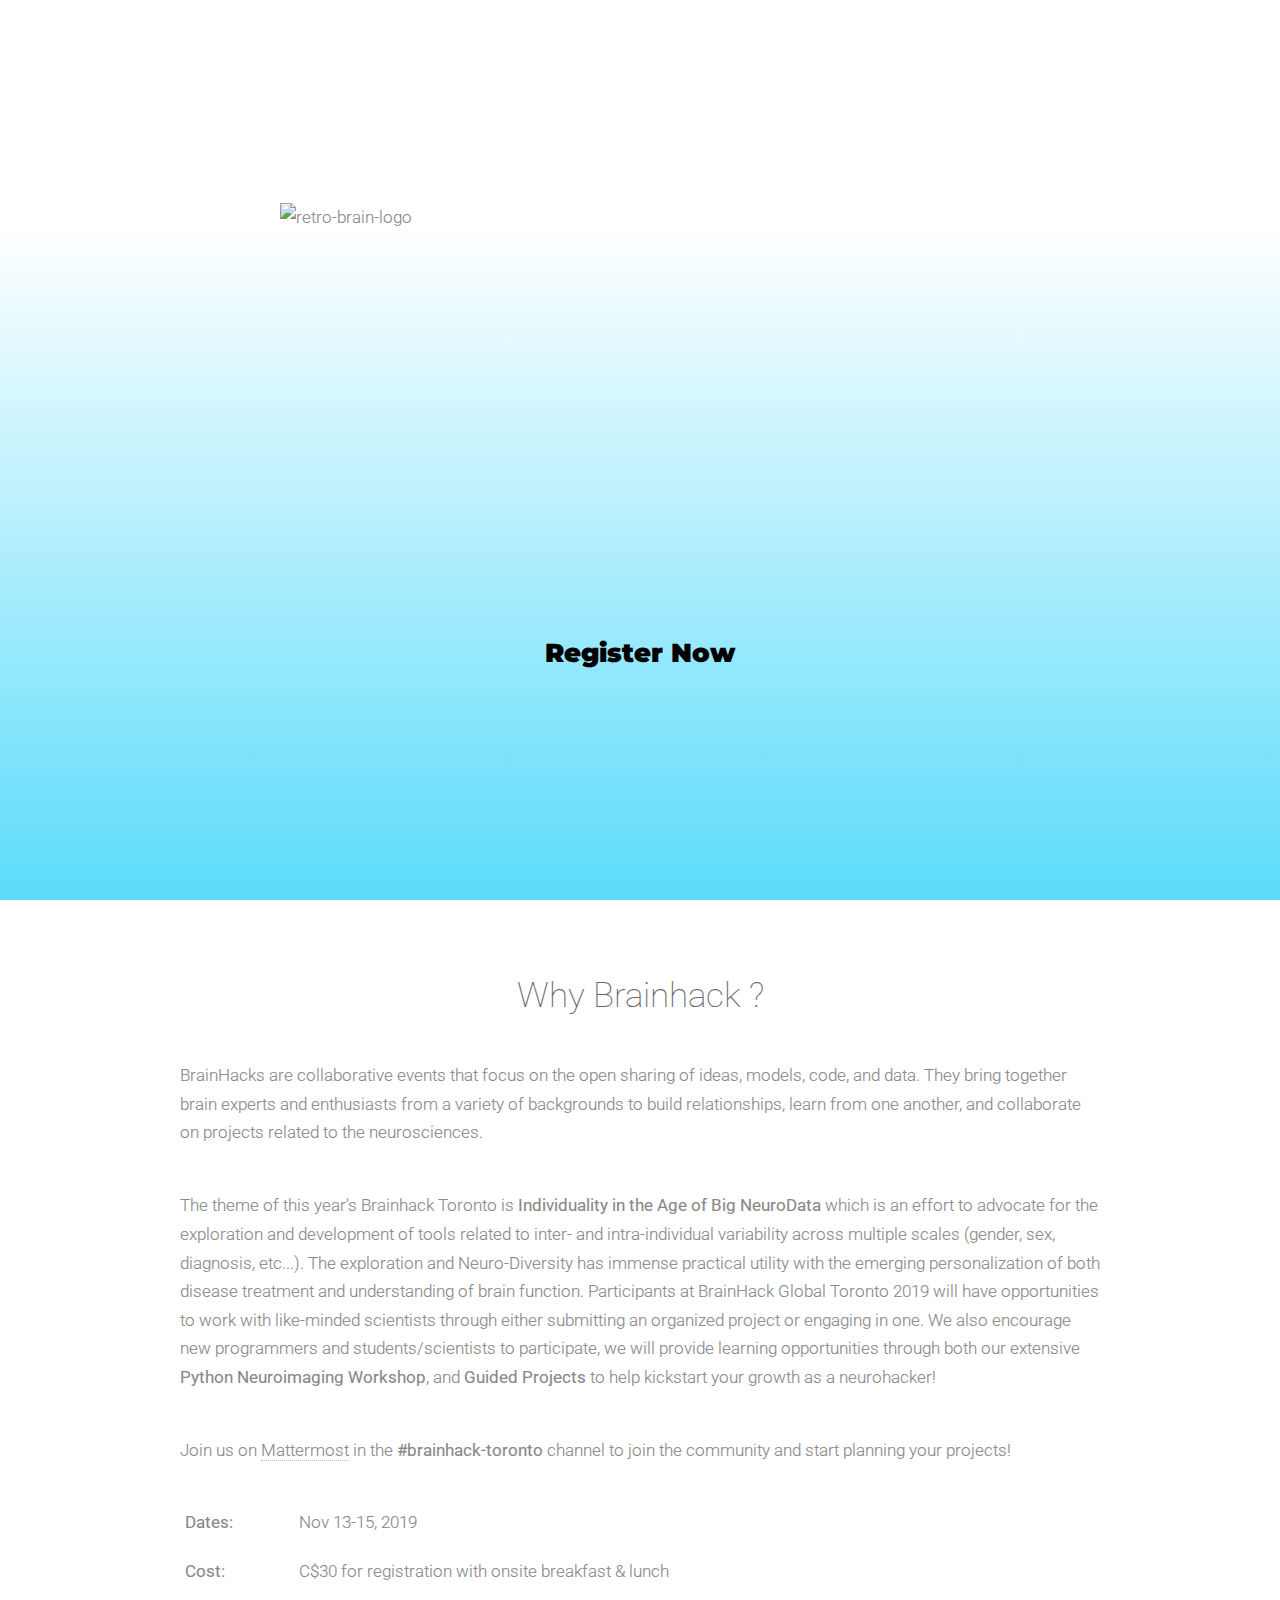
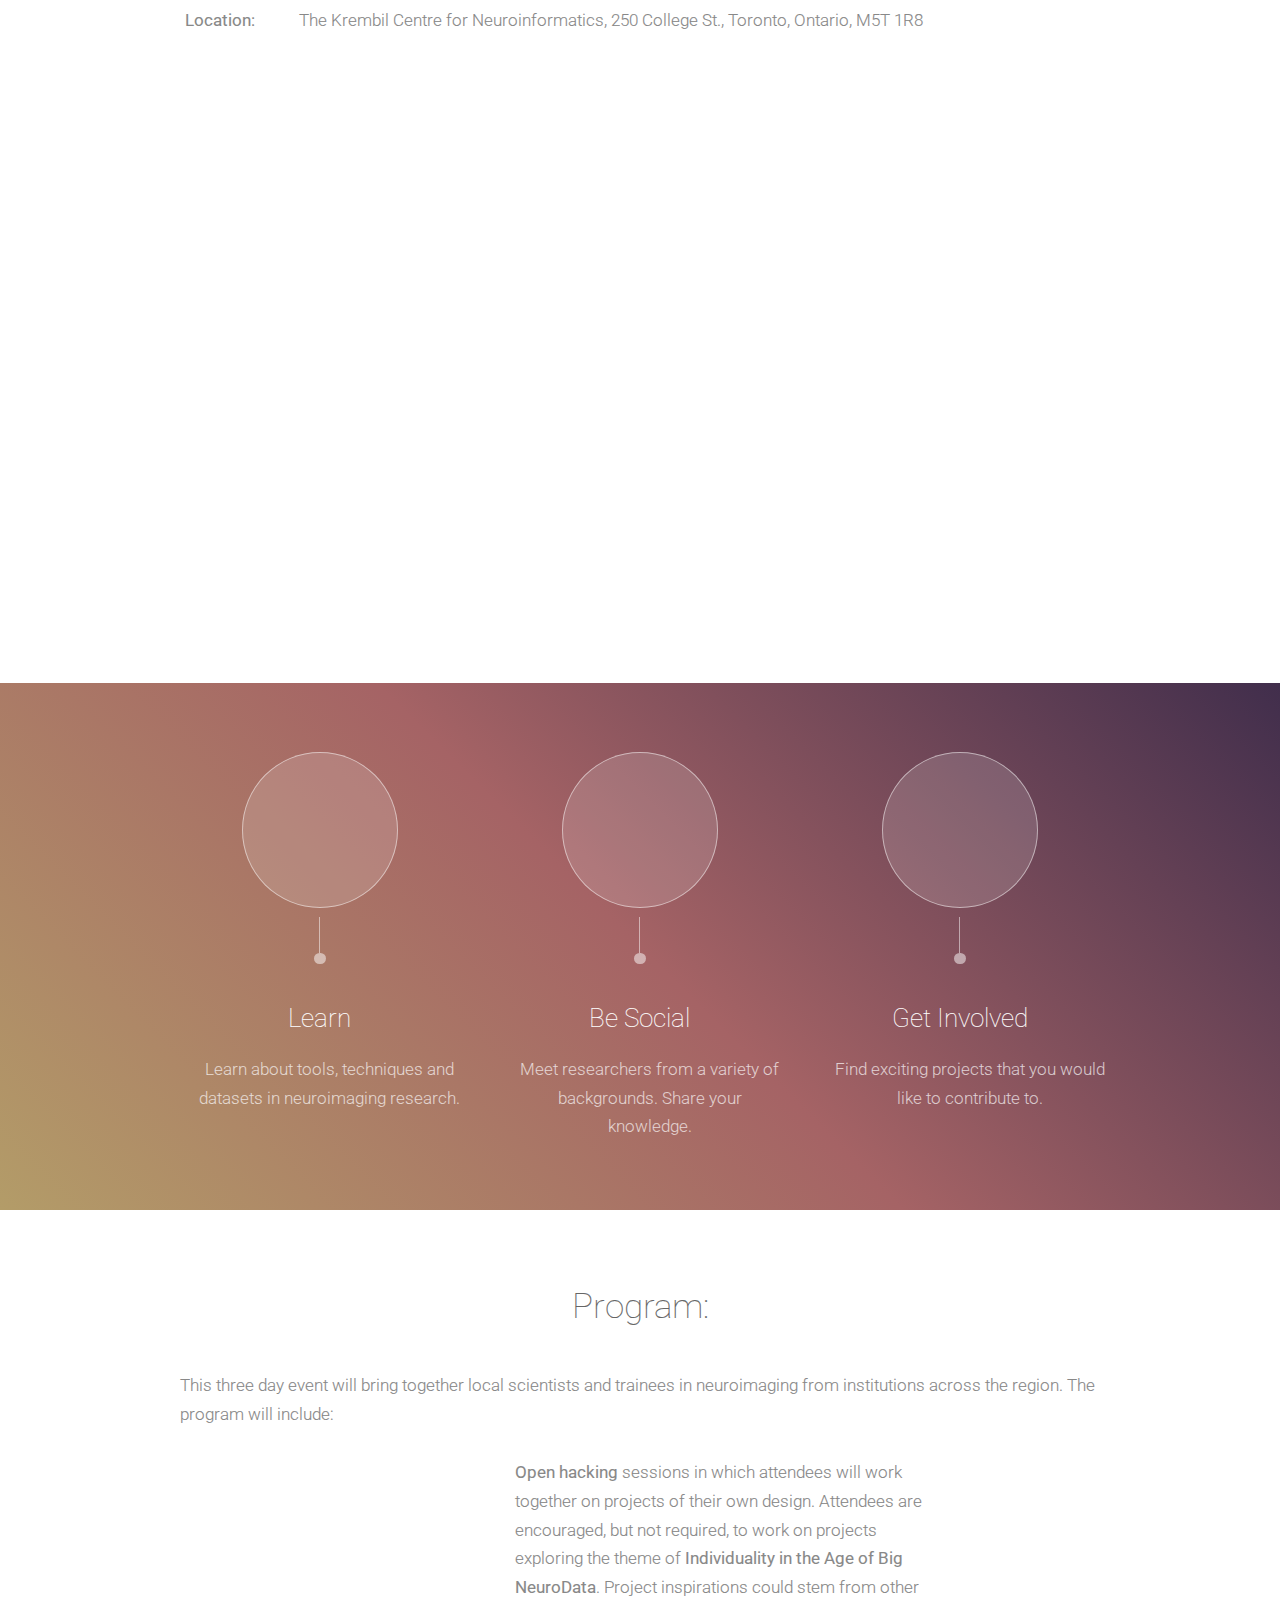
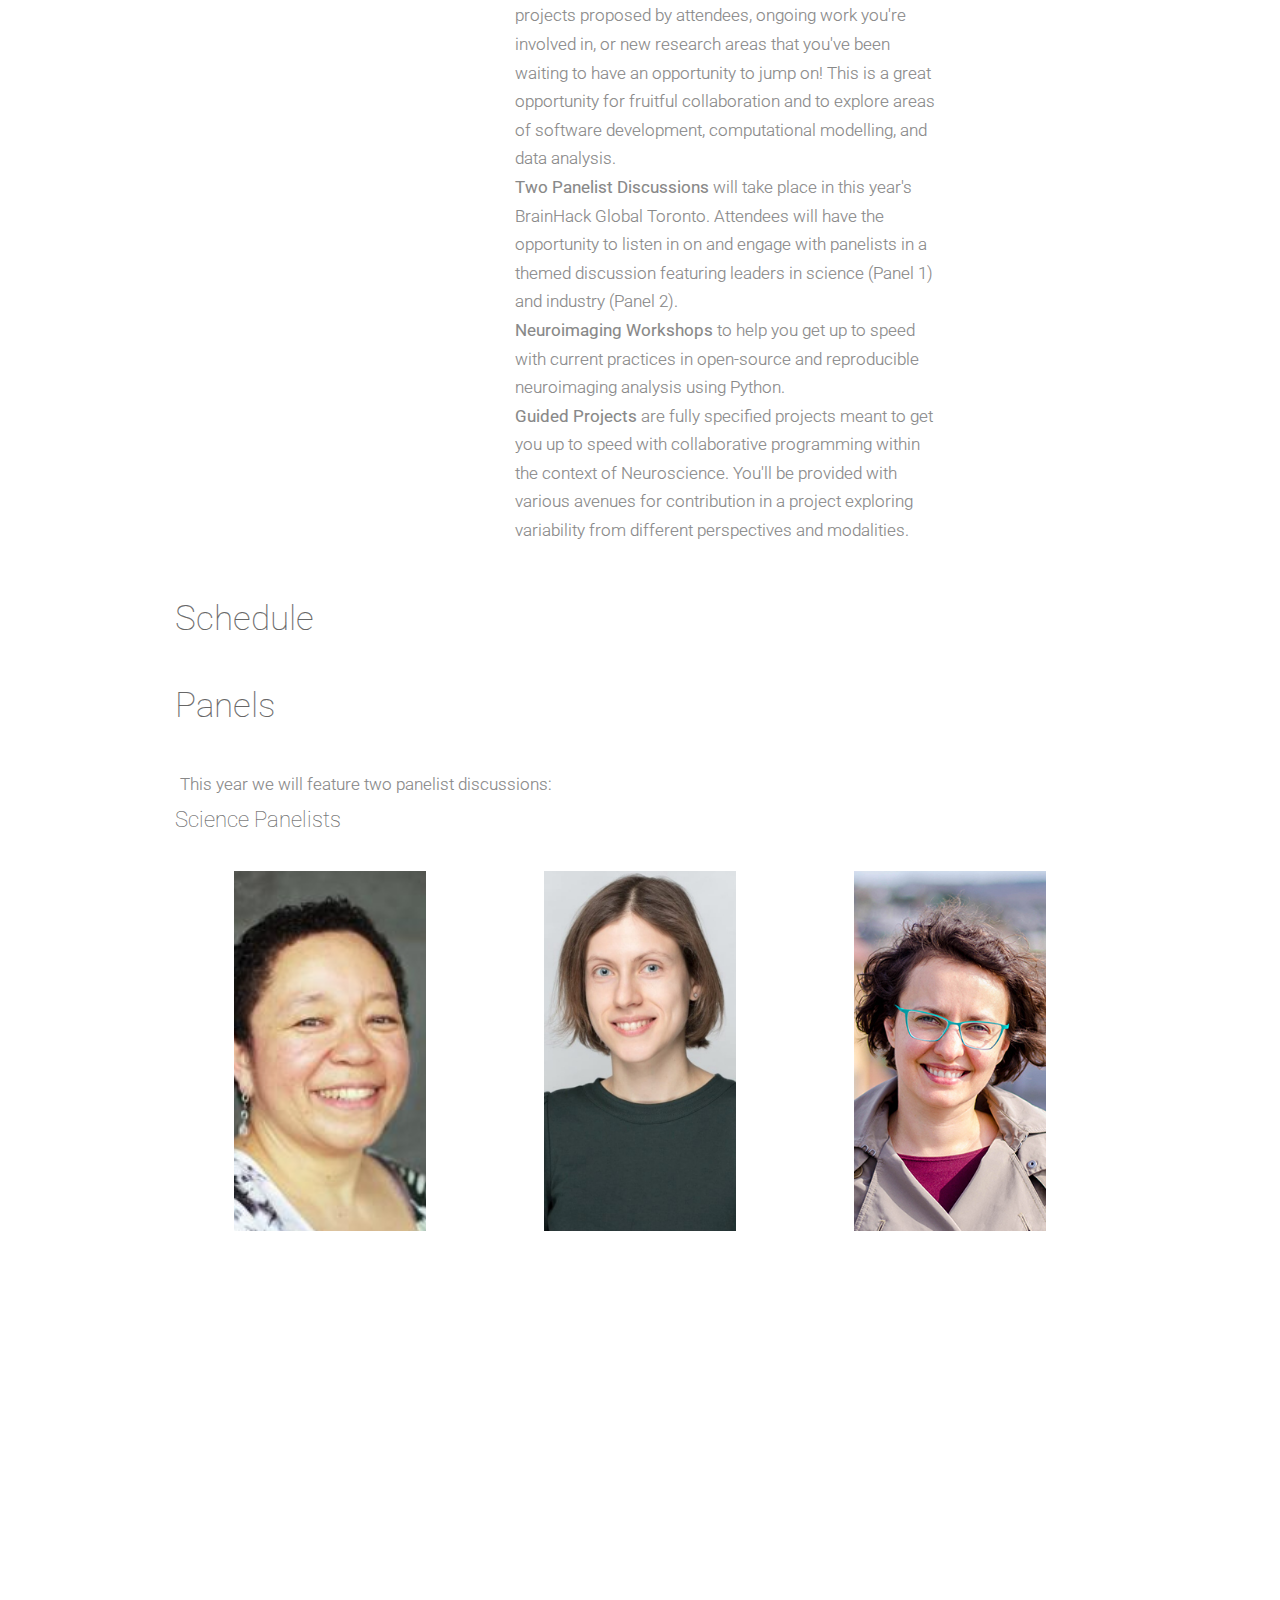
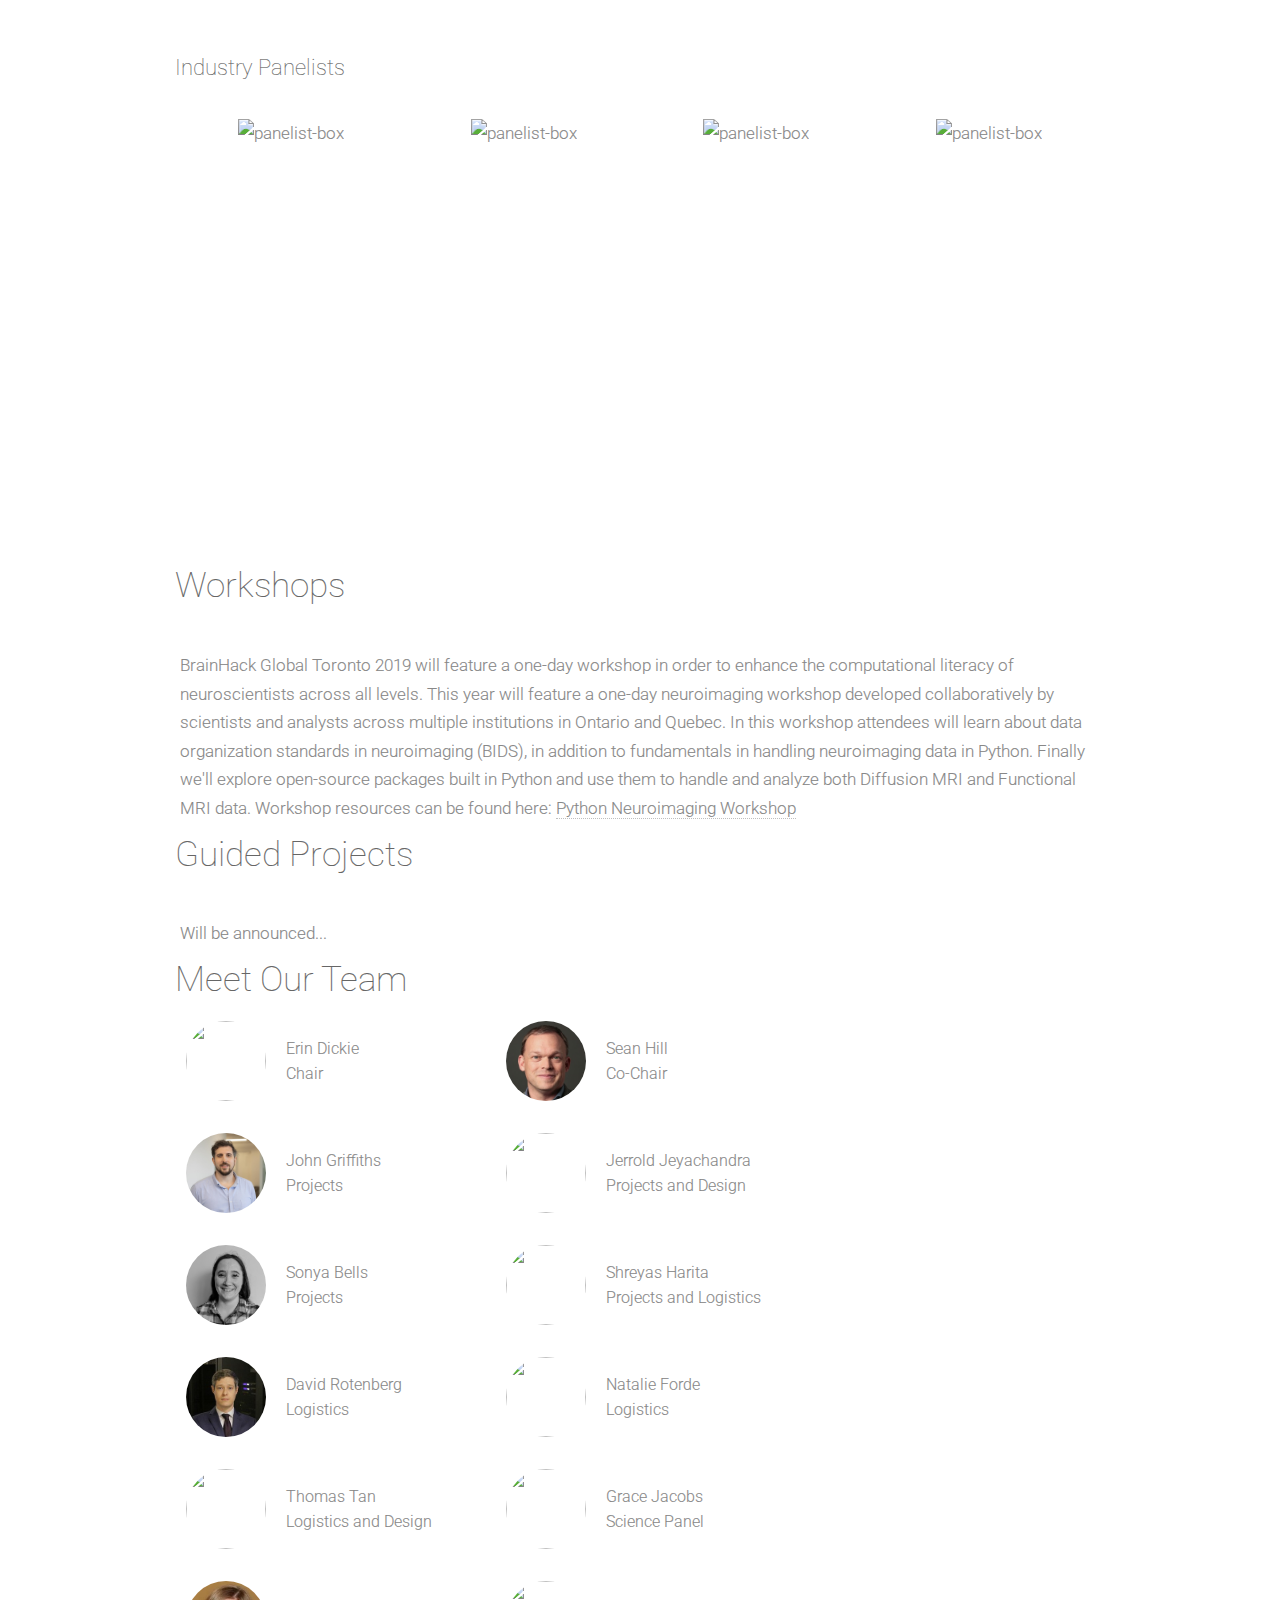
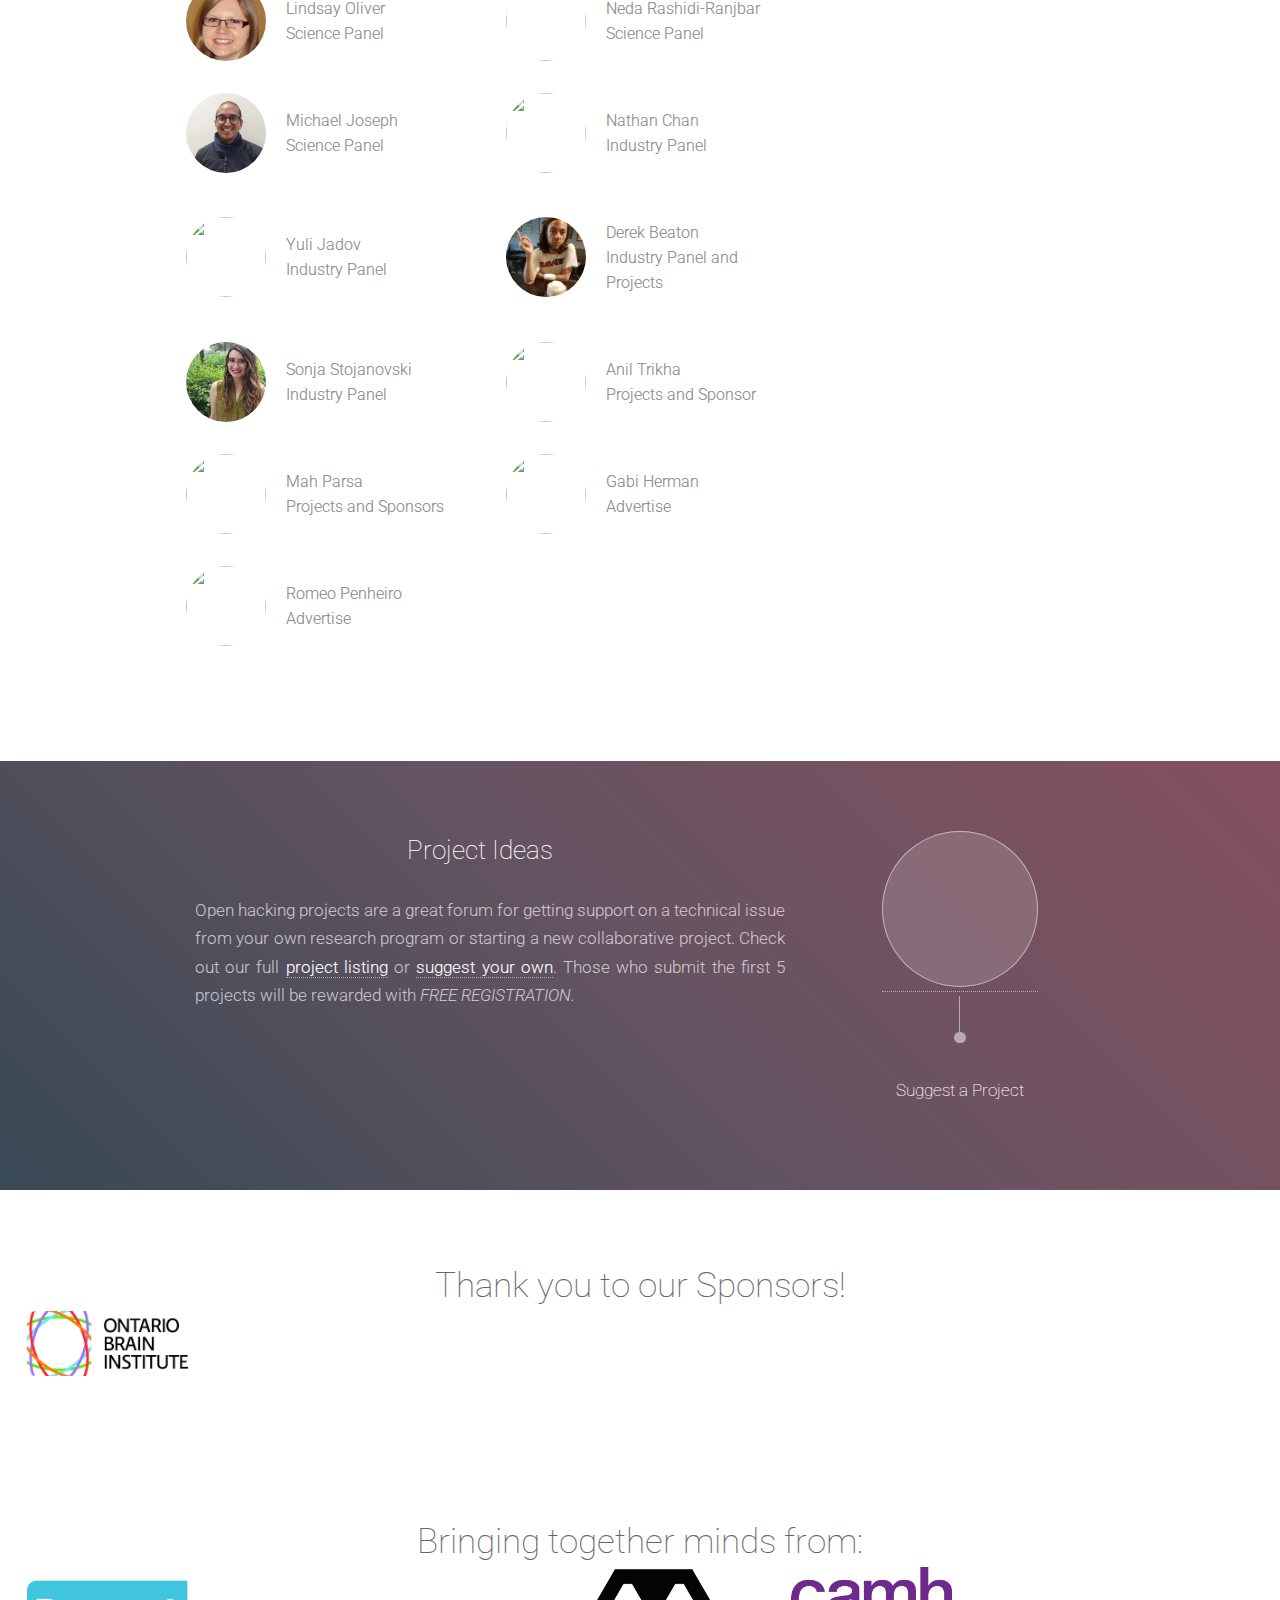
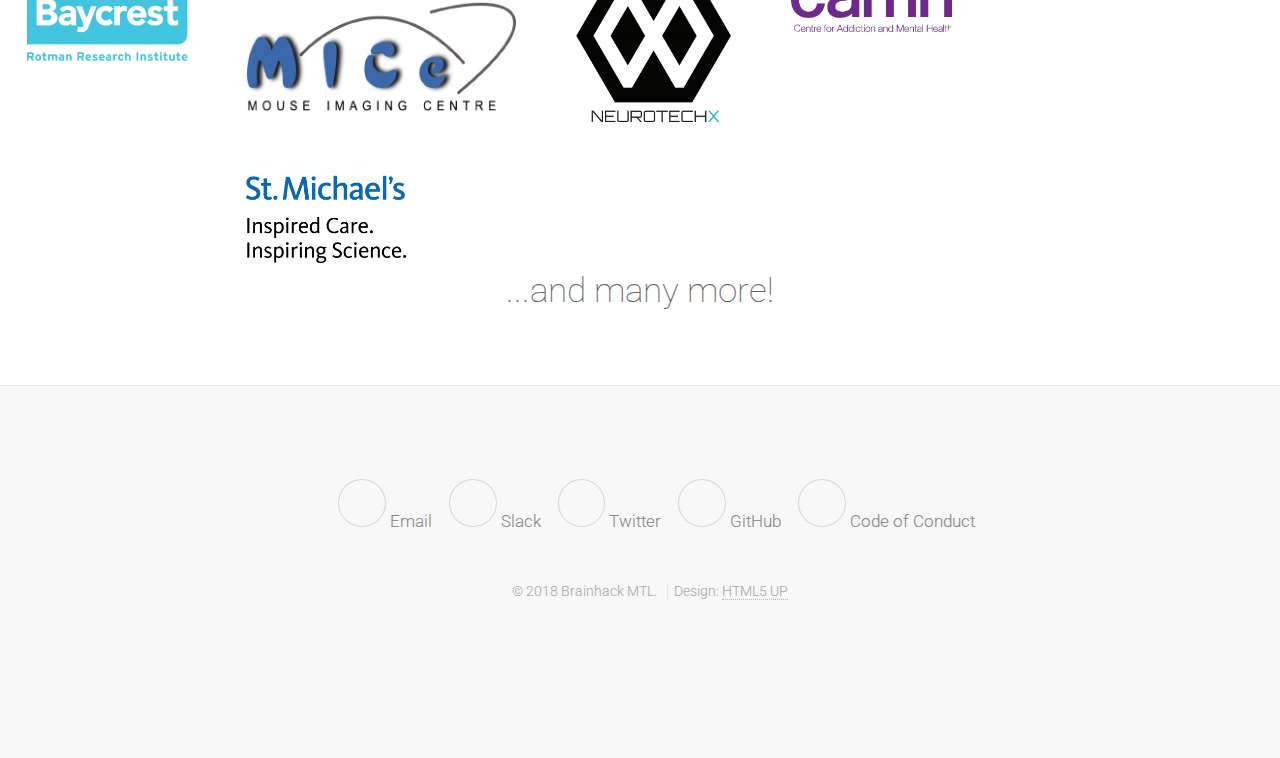
==== commit 8e88a48c: "Merge branch 'master' of https://github.com/jerdra/Global-Toronto-11-2019" ====
--- a/index.html
+++ b/index.html
@@ -1,694 +1,3 @@
-<!DOCTYPE HTML>
-<!--
-	Tessellate by HTML5 UP
-	html5up.net | @ajlkn
-	Free for personal and commercial use under the CCA 3.0 license (html5up.net/license)
--->
-<html>
-
-<head>
-	<title>Global Toronto 11-2019</title>
-	<meta charset="utf-8" />
-	<meta name="viewport" content="width=device-width, initial-scale=1" />
-	<link href="https://fonts.googleapis.com/css?family=Press+Start+2P" rel="stylesheet">
-	<link href="https://fonts.googleapis.com/css?family=Montserrat" rel="stylesheet">
-	<link rel="stylesheet" href="https://use.fontawesome.com/releases/v5.7.2/css/all.css" integrity="sha384-fnmOCqbTlWIlj8LyTjo7mOUStjsKC4pOpQbqyi7RrhN7udi9RwhKkMHpvLbHG9Sr" crossorigin="anonymous">
-	<link rel="stylesheet" href="https://maxcdn.bootstrapcdn.com/bootstrap/3.3.7/css/bootstrap.min.css" integrity="sha384-BVYiiSIFeK1dGmJRAkycuHAHRg32OmUcww7on3RYdg4Va+PmSTsz/K68vbdEjh4u"
-	    crossorigin="anonymous">
-	<link rel="stylesheet" href="assets/css/main.css" />
-	<link rel="stylesheet" href="assets/css/index.css"/>
-
-
-	<!-- Full Calender -->
-	<link href='assets/js/fullcalendar/packages/core/main.css' rel='stylesheet' />
-	<link href='assets/js/fullcalendar/packages/list/main.css' rel='stylesheet' />
-
-	<script src='assets/js/fullcalendar/packages/core/main.js'></script>
-	<script src='assets/js/fullcalendar/packages/list/main.js'></script>
-	<script src="assets/js/jquery.min.js"></script>
-
-
-	<!-- Script for calendar -->
-    	<script>
-
-		// Get JSON callsback addDocument...
-		document.addEventListener('DOMContentLoaded', addDocument)
-
-		function addDocument(){
-
-			$.getJSON("assets/data/calendar.json", function(data){
-
-				console.log(data)
-				var calendarEl = document.getElementById('calendar');
-				var calendar = new FullCalendar.Calendar(calendarEl, {
-					plugins: [ 'list' ],
-					defaultView: 'listWeek',
-					validRange: {
-						start: "2019-11-13",
-						end: "2019-11-16"
-					},
-					events: data
-
-				});
-			calendar.render();
-
-			});
-      		}
-
-    	</script>
-
-
-</head>
-
-<body>
-
-	<!-- Header -->
-
-    <div class="header-logo">
-
-		<div><img class="logo" src="./images/BrainHack/SVG/coverArt.svg" alt="retro-brain-logo"></div>
-
-		<div id="reg-link"><a href="https://www.eventbrite.ca/e/global-toronto-brainhack-2019-tickets-76980551903" id="register-link">Register Now</a></div>
-	  </div>
-
-
-	<!-- First -->
-	<section id="info" class="main">
-		<header>
-			<div class="container">
-				<h2> Why Brainhack ?</h2>
-
-				<p> BrainHacks are collaborative events that focus on the open sharing of ideas, models, code, and data. They bring together brain experts and enthusiasts from a variety of backgrounds to build relationships, learn from one another, and collaborate on projects related to the neurosciences </p>
-
-				<p> The theme of this year's Brainhack Toronto is <b> Individuality in the Age of Big NeuroData </b> which is an effort to advocate for the exploration and development of tools related to inter- and intraindividual variability across multiple scales (gender, sex, diagnosis, etc...). The exploration and Neuro-Diversity has immense practical utility with the emerging personalization of both disease treatment and understanding of brain function. Participants at BrainHack Global Toronto 2019 will have opportunities to work with like-minded scientists through either submitting an organized project or engaging in one. We also encourage new programmers and students/scientists to participate, we will provide learning opportunities through both our extensive <b>Python Neuroimaging Workshop</b>, and <b>Guided Projects</b> to help kickstart your growth as a neurohacker!
-
-				<p> Join us on <a href="https://brainhack-slack-invite.herokuapp.com/" target="_blank">Slack</a> in the <b>#brainhack-toronto</b> channel to join the community and start planning your projects! </p>
-
-				</br>
-				<div>
-					<table>
-						<tr>
-							<td align="left">
-								<b>Dates:</b>
-							</td>
-							<td align="left">Nov 13-15, 2019</td>
-						</tr>
-						<tr>
-							<td align="left">
-								<b>Cost:</b>
-							</td>
-							<td align="left">C$30 for registration with onsite breakfast & lunch</td>
-						</tr>
-						<tr>
-							<td align="left">
-								<b>Location:</b>
-							</td>
-							<td align="left">The Krembil Centre for Neuroinformatics, 250 College St., Toronto, Ontario, M5T 1R8</th>
-						</tr>
-					</table>
-				</div>
-				</br>
-				<div class="map-responsive">
-
-					<!-- Change z=xx for map zoom-->
-					<iframe src="https://maps.google.com/maps?q=250%20College%20St%2C%20Toronto%2C%20ON%20M5T%201R8&t=&z=16&ie=UTF8&iwloc=&output=embed"
-					    width="600" height="450" frameborder="0" style="border:0" allowfullscreen></iframe>
-				</div>
-			</div>
-		</header>
-		<div class="content dark style1 featured">
-			<div class="container">
-				<div class="row">
-					<div class="4u 12u(narrow)">
-						<section>
-							<span class="feature-icon">
-								<span class="icon fa-graduation-cap"></span>
-							</span>
-							<header>
-								<h3>Learn</h3>
-							</header>
-							<p>Learn about tools, techniques and datasets in neuroimaging research.</p>
-						</section>
-					</div>
-					<div class="4u 12u(narrow)">
-						<section>
-							<span class="feature-icon">
-								<span class="icon fa-comments"></span>
-							</span>
-							<header>
-								<h3>Be Social</h3>
-							</header>
-							<p>Meet researchers from a variety of backgrounds. Share your knowledge.</p>
-						</section>
-					</div>
-					<div class="4u 12u(narrow)">
-						<section>
-							<span class="feature-icon">
-								<span class="icon fa-gears"></span>
-							</span>
-							<header>
-								<h3>Get Involved</h3>
-							</header>
-							<p>Find exciting projects that you would like to contribute to.</p>
-						</section>
-					</div>
-				</div>
-			</div>
-		</div>
-	</section>
-
-	<!-- Second -->
-	<section id="schedule" class="main">
-		<header>
-			<div class="container">
-				<h2>Program:</h2>
-				<p>
-					This three day event will bring together local scientists and trainees in neuroimaging from institutions across the region.
-					The program will include:
-				</p>
-
-
-			<div class="row">
-				<div class="4u 12u(narrow)">
-					<a href="https://gigascience.biomedcentral.com/articles/10.1186/s13742-016-0121-x" target="_blank" class="image fit">
-						<img src="images/what_is_brainhack.gif" alt="" />
-					</a>
-				</div>
-				<div class="6u 12u(narrow)">
-					<ul class="info">
-						<li class="icon fa-cog">
-							<!-- Update information for better interoperability -->
-							<b>Open hacking</b> sessions in which attendees will work together on projects of their own design. Attendees are encouraged, but not required,
-							to work on projects exploring the theme of <b>Individuality in the Age of Big NeuroData</b>. Project inspirations could stem from other projects proposed by attendees,
-							ongoing work you're involved in, or new research areas that you've been waiting to have an opportunity to jump on!
-							This is a great opportunity for fruitful collaboration and to explore areas of software development,
-							computational modelling, and data analysis.
-							</li>
-						<li class="icon fa-bullhorn">
-							<!-- Update information depending on what's actually happening -->
-							<b>Two Panelist Discussions</b> will take place in this year's BrainHack Global Toronto. Attendees will have the opportunity to listen in on and engage with panelists in a themed discussion featuring leaders in science (Panel 1) and industry (Panel 2).
-							</li>
-							<!-- No longer relevant, use TrainTracks -->
-						<li class="icon fa-train"> <b> Neuroimaging Workshops </b> to help you get up to speed with current practices in open-source and reproducible neuroimaging analysis
-							using Python.
-						</li>
-						<li> <i class="fas fa-hands-helping"></i> <b> Guided Projects </b> are fully specified projects meant to get you up to speed with collaborative programming within the context of Neuroscience. You'll be provided with various avenues for contribution in a project exploring variability from different perspectives and modalities.
-						</li>
-					</ul>
-				</div>
-			</div>
-
-				<div class="row">
-					<h2>Schedule</h2>
-				</div>
-
-				<div id='calendar' style="padding: 0 0 2em 0"></div>
-
-
-				<div class="row">
-					<h2>Panels</h2>
-				</div>
-
-				<p>
-					This year we will feature two panelist discussions:
-				</p>
-
-				<div class="row" style="padding: 0 0 2em 0">
-					<h3>Science Panelists</h3>
-				</div>
-
-					<!-- Add flexbox div container horizontal here use placeholder-->
-					<div class="panelists">
-
-						<div class="science-box"><img class="panelist-box" src="./images/panelists/skinner_cropped.jpg" alt="panelist-box"></div>
-						<div class="science-box"><img class="panelist-box" src="./images/panelists/yuliya_cropped.jpg" alt="panelist-box"></div>
-						<div class="science-box"><img class="panelist-box" src="./images/panelists/andreaa_cropped.jpg" alt="panelist-box"></div>
-					</div>
-
-					<!-- Goal on hover of above, call a JS script that
-	     				writes into panelist-test-->
-					<div class="text-parent">
-						<div id="science-person"></div>
-						<div id="science-job"></div>
-						<div id="science-bio"></div>
-					</div>
-
-
-
-				<div class="row" style="padding: 0 0 2em 0">
-					<h3>Industry Panelists</h3>
-				</div>
-
-					<!-- Add flexbox div container horizontal here -->
-					<div class="panelists">
-
-						<div class="industry-box"><img class="panelist-box" src="./images/panelists/april.jpg" alt="panelist-box"></div>
-						<div class="industry-box"><img class="panelist-box" src="./images/panelists/roseanne.jpg" alt="panelist-box"></div>
-						<div class="industry-box"><img class="panelist-box" src="./images/panelists/graeme.jpg" alt="panelist-box"></div>
-						<div class="industry-box"><img class="panelist-box" src="./images/panelists/CrisMicheli.jpg" alt="panelist-box"></div>
-					</div>
-
-					<div class="text-parent">
-						<div id="industry-person"></div>
-						<div id="industry-job"></div>
-						<div id="industry-bio"></div>
-					</div>
-
-				<div class="row">
-					<h2>Workshops</h2>
-				</div>
-
-				<p>
-					BrainHack Global 2019 will feature a one-day workshop in order to enhance the computational literacy of neuroscientists across all levels. This year will feature
-					a one-day neuroimaging workshop developed collaboratively by scientists and analysts across multiple institutions in Ontario and Quebec. In this workshop attendees will learn
-					about data organization standards in neuroimaging (BIDS), in addition to fundamentals in handling neuroimaging data in Python. Finally we'll explore open-source packages
-					built in Python and use them to handle and analyze both Diffusion MRI and Functional MRI.
-
-					Workshop resources can be found here: <a href="https://github.com/jerdra/python_neuroimaging_analysis">Python Neuroimaging Workshop</a>
-
-				</p>
-
-				<div class="row">
-					<h2>Guided Projects</h2>
-				</div>
-				<p>
-				Will be announced...
-				</p>
-
-				<div class="row">
-					<h2>Meet Our Team</h2>
-
-				</div>
-
-					<div class="subcomittee-container">
-        					<div class="flex-item"><img src="./images/committee/erin.jpeg">
-									<div class="description-text">
-          						<div>Erin Dickie</div>
-											<div>Chair</div>
-							    </div>
-	     					  </div>
-        					<div class="flex-item"><img src="./images/committee/Sean-Hill.jpg">
-							<div class="description-text">
-          						<div>Sean Hill</div>
-											<div>Co-Chair</div>
-							</div>
-	     					</div>
-								<div class="flex-item"><img src="./images/committee/John.jpg">
-								<div class="description-text">
-										<div>John Griffiths</div>
-										<div>Projects</div>
-								</div>
-								</div>
-        					<div class="flex-item"><img src="./images/committee/jer.jpg">
-							<div class="description-text">
-          						<div>Jerrold Jeyachandra</div>
-											<div>Projects and Design</div>
-							</div>
-	     					</div>
-								<div class="flex-item"><img src="./images/committee/Sonya.jpg">
-						<div class="description-text">
-										<div>Sonya Bells</div>
-										<div>Projects</div>
-						</div>
-							</div>
-							<div class="flex-item"><img src="./images/committee/Sonja.png">
-					<div class="description-text">
-									<div>Sonja Stojanovski</div>
-									<div>Projects</div>
-					</div>
-						</div>
-								<div class="flex-item"><img src="./images/committee/Shreyas.jpg">
-						<div class="description-text">
-										<div>Shreyas Harita</div>
-										<div>Projects and Logistics</div>
-						</div>
-							</div>
-        					<div class="flex-item"><img src="./images/committee/david.jpeg">
-							<div class="description-text">
-          						<div>David Rotenberg</div>
-											<div>Logistics</div>
-							</div>
-	     					</div>
-        					<div class="flex-item"><img src="./images/committee/nat.jpg">
-							<div class="description-text">
-          						<div>Natalie Forde</div>
-											<div>Logistics</div>
-							</div>
-	     					</div>
-        					<div class="flex-item"><img src="./images/committee/thomas.jpg">
-							<div class="description-text">
-          						<div>Thomas Tan</div>
-											<div>Logistics and Design</div>
-							</div>
-	     					</div>
-        					<div class="flex-item"><img src="./images/committee/grace.jpeg">
-							<div class="description-text">
-          						<div>Grace Jacobs</div>
-											<div>Science Panel</div>
-							</div>
-	     					</div>
-        					<div class="flex-item"><img src="./images/committee/lindsay.jpg">
-							<div class="description-text">
-          						<div>Lindsay Oliver</div>
-											<div>Science Panel</div>
-							</div>
-	     					</div>
-        					<div class="flex-item"><img src="./images/committee/Nedaedited.jpg">
-							<div class="description-text">
-          						<div>Neda Rashidi-Ranjbar</div>
-											<div>Science Panel</div>
-							</div>
-	     					</div>
-								<div class="flex-item"><img src="./images/committee/michael.jpg">
-						<div class="description-text">
-											<div>Michael Joseph</div>
-											<div>Science Panel</div>
-						</div>
-							</div>
-							<div class="flex-item"><img src="./images/committee/nathan.jpg">
-					<div class="description-text">
-											<div>Nathan Chan</div>
-											<div>Industry Panel</div>
-					</div>
-						</div>
-        					<div class="flex-item"><img src="./images/committee/yuli.jpg">
-							<div class="description-text">
-          						<div>Yuli Jadov</div>
-											<div>Industry Panel</div>
-							</div>
-	     					</div>
-							<div class="flex-item"><img src="./images/committee/derek.png">
-					<div class="description-text">
-											<div>Derek Beaton</div>
-											<div>Industry Panel and Projects </div>
-					</div>
-						</div>
-					<div class="flex-item"><img src="./images/committee/Anil-2019Oct23.jpg">
-			<div class="description-text">
-								<div>Anil Trikha</div>
-								<div>Projects and Sponsor</div>
-			</div>
-				</div>
-						<div class="flex-item"><img src="./images/committee/person101.png">
-				<div class="description-text">
-										<div>Mah Parsa</div>
-										<div>Projects and Sponsors</div>
-				</div>
-					</div>
-        					<div class="flex-item"><img src="./images/committee/gabi.jpg">
-							<div class="description-text">
-          						<div>Gabi Herman</div>
-											<div>Advertise</div>
-							</div>
-	     					</div>
-        					<div class="flex-item"><img src="./images/committee/person101.png">
-							<div class="description-text">
-          						<div>Romeo Penheiro</div>
-											<div>Advertise</div>
-							</div>
-	     					</div>
-    					</div>
-
-			<div class="container">
-				<div class="12u 12u(narrow)">
-
-					<!-- <h2>Social Events</h2> -->
-					<div class="row">
-						<div class="3u"></div>
-						<!-- <div>
-							<i class="icon fa-code"></i> Hacknight with
-							<a href="http://neurotechx.com/chapter/1531/">NeuroTechTO</a> on Thursday evening @ Mozilla
-						</div> -->
-					</div>
-					<div class="row">
-						<div class="3u"></div>
-						<!--<div>
-							<i class="icon fa-coffee"></i> A social outing on Friday evening @
-							<a href="http://fabrestaurants.ca/restaurant/thegoodman/">Goodman Pub & Kitchen</a>
-						</div> --->
-					</div>
-
-				</div>
-			</div>
-		</header>
-	</section>
-
-
-
-
-
-
-	<section id="projects" class="main">
-		<div class="content dark style2">
-			<div class="container">
-				<div class="row">
-					<div class="8u 12u(narrow)">
-						<section>
-							<h3>Project Ideas</h3>
-							<p>
-								Open hacking projects are a great forum for getting support on a technical issue from your own research program or starting
-								a new collaborative project. Check out our full
-
-								<a href="projects.html" target="_blank">project listing</a> or
-								<a href="https://docs.google.com/forms/d/e/1FAIpQLSe87uijqLn3oYA3CiZ4BWmYe9z6SYHd9r05hBLc5zU6RomJ_A/viewform?usp=sf_link" target="_blank">suggest your own</a>. Those who submit the first 5 projects will be rewarded with
-								<em>FREE REGISTRATION.</em>
-							</p>
-						</section>
-					</div>
-					<div class="4u 12u(narrow)">
-						<a href="https://docs.google.com/forms/d/e/1FAIpQLSe87uijqLn3oYA3CiZ4BWmYe9z6SYHd9r05hBLc5zU6RomJ_A/viewform?usp=sf_link" target="_blank">
-							<span class="feature-icon">
-								<span class="icon fa-clipboard"></span>
-							</span>
-							<h4>Suggest a Project</h4>
-						</a>
-						<a href="https://docs.google.com/forms/d/e/1FAIpQLSe87uijqLn3oYA3CiZ4BWmYe9z6SYHd9r05hBLc5zU6RomJ_A/viewform?usp=sf_link" target="_blank">
-					</div>
-				</div>
-			</div>
-		</div>
-	</section>
-
-	<!-- SPONSORS -->
-	<section id="sponsors" class="main">
-			<header>
-			<div class="container">
-				<h2>Thank you to our Sponsors!</h2>
-			</div>
-
-			<div class="row">
-
-				<div class="2u">
-					<a href="http://braininstitute.ca/" target="_blank" class="image fit">
-						<img src="images/OBI_logp.png" alt="" />
-					</a>
-				</div>
-
-				<div class="2u">
-					<a href="https://conp.ca/" target="_blank" class="image fit">
-						<img src="images/conp_logo.png" alt="" />
-					</a>
-				</div>
-				<div class="3u">
-					<a href="http://www.camh.ca/en/research/research_areas/krembil-centre-for-neuroinformatics" target="_blank" class="image fit">
-						<img src="images/CAMH_KCNI_logo.png" alt="" />
-					</a>
-				</div>
-				<div class="3u">
-					<img src="images/OpereasonLogo.jpg" alt="" />
-				</div>
-
-			</div>
-
-
-			</header>
-		</div>
-
-
-	</section>
-	<section id="sponsors" class="main">
-		<header>
-			<div class="container">
-				<h2>Bringing together minds from:</h2>
-			</div>
-			<div class="row">
-				<div class="2u">
-					<a href="https://www.baycrest.org/Baycrest/Research-Innovation/About-Us/Rotman-Research-Institute" target="_blank" class="image fit">
-						<img src="images/baycrest_logo_padded.png" alt="" />
-					</a>
-				</div>
-				<div class="3u">
-					<a href="http://www.mouseimaging.ca/" target="_blank" class="image fit">
-						<img src="images/mice_logo_padded.png" alt="" />
-					</a>
-				</div>
-				<div class="2u">
-					<a href="https://neurotechx.herokuapp.com/" target="_blank" class="image fit">
-						<img src="images/neurotechx_logo.png" alt="" />
-					</a>
-				</div>
-				<div class="2u">
-					<a href="http://www.camh.ca" target="_blank" class="image fit">
-						<img src="images/camh-logo-ENGLISH-rgb.jpg" alt="" />
-					</a>
-				</div>
-				<div class="3u">
-					<a href="http://www.uhn.ca/KNC" target="_blank" class="image fit">
-						<img src="images/logo-knc.png" alt="" />
-					</a>
-				</div>
-			</div>
-			<div class="row">
-				<div class="2u">
-					<a href="http://braininstitute.ca/" target="_blank" class="image fit">
-						<img src="images/mozilla-.png" alt="" />
-					</a>
-				</div>
-				<div class="2u">
-					<a href="http://www.stmichaelshospital.com/" target="_blank" class="image fit">
-						<img src="images/st_michaels.png" alt="" />
-					</a>
-				</div>
-			</div>
-			<div class="container">
-				<h2>...and many more!</h2>
-			</div>
-		</header>
-	</section>
-
-
-
-	<!-- Footer -->
-	<section id="footer">
-		<ul class="icons">
-			<li>
-				<a href="mailto:erin.w.dickie@gmail.com" target="_blank" class="icon fa-envelope">
-					<span class="label">Email</span>
-				</a> Email</li>
-			<li>
-				<a href="https://brainhack-slack-invite.herokuapp.com/" target="_blank" class="icon fa-slack">
-					<span class="label">Slack</span>
-				</a> Slack</li>
-			<li>
-				<a href="https://twitter.com/brainhackto" target="_blank" class="icon fa-twitter">
-					<span class="label">Twitter</span>
-				</a> Twitter</li>
-			<li>
-				<a href="https://github.com/brainhackto/Global-Toronto-11-2019" target="_blank" class="icon fa-github">
-					<span class="label">GitHub</span>
-				</a> GitHub</li>
-			<li>
-				<a href="http://www.brainhack.org/code-of-conduct.html" target="_blank" class="icon fa-child">
-					<span class="label">Code of Conduct</span>
-				</a> Code of Conduct</li>
-		</ul>
-		<div class="copyright">
-			<ul class="menu">
-				<li>&copy; 2018 Brainhack MTL.</li>
-				<li>Design:
-					<a href="http://html5up.net">HTML5 UP</a>
-				</li>
-			</ul>
-		</div>
-	</section>
-
-	<!-- Scripts -->
-	<script src="assets/js/jquery.min.js"></script>
-	<script src="assets/js/jquery.scrolly.min.js"></script>
-	<script src="assets/js/skel.min.js"></script>
-	<script src="assets/js/util.js"></script>
-	<script src="assets/js/main.js"></script>
-	<script src="https://maxcdn.bootstrapcdn.com/bootstrap/3.3.7/js/bootstrap.min.js"></script>
-
-	<!-- Script for writing into divs science-text -->
-	<script>
-		// Get relevant elements
-		var science_boxes = Array.from(document.getElementsByClassName("science-box"))
-
-		// This function will write into a div
-		function displayScience(evt){
-
-			var person = evt.currentTarget.person;
-			var job = evt.currentTarget.job;
-			var bio = evt.currentTarget.bio;
-
-			console.log(evt.currentTarget);
-			console.log(person);
-			console.log(job);
-			console.log(bio);
-
-			// Fill in
-			$("#science-person").fadeOut( function(evt) {
-				$(this).text(person).fadeIn();
-			});
-			$("#science-job").fadeOut( function(evt) {
-				$(this).text(job).fadeIn();
-			});
-			$("#science-bio").fadeOut( function(evt) {
-				$(this).text(bio).fadeIn();
-			});
-		}
-
-		// Read JSON object
-		$.getJSON("assets/data/science.json",function(data){
-
-		      // For each science-box assign an event listener
-		      science_boxes.map( (obj, ind) => {
-		      	obj.person = data[ind].person
-		      	obj.job = data[ind].job
-		      	obj.bio = data[ind].bio
-		      	obj.addEventListener("mouseover",displayScience)
-		      });
-
-		});
-
-
-
-
-	</script>
-
-	<!-- Script for writing into divs industry-text -->
-	<script>
-		// Get relevant elements
-		var industry_boxes = Array.from(document.getElementsByClassName("industry-box"))
-
-		// This function will write into a div
-		function displayIndustry(evt){
-
-			var person = evt.currentTarget.person;
-			var job = evt.currentTarget.job;
-			var bio = evt.currentTarget.bio;
-
-			$("#industry-person").fadeOut( function(evt) {
-				$(this).text(person).fadeIn();
-			});
-			$("#industry-job").fadeOut( function(evt) {
-				$(this).text(job).fadeIn();
-			});
-			$("#industry-bio").fadeOut( function(evt) {
-				$(this).text(bio).fadeIn();
-			});
-		}
-
-		// Read JSON object
-		$.getJSON("assets/data/industry.json",function(data){
-
-		      // For each science-box assign an event listener
-		      industry_boxes.map( (obj, ind) => {
-		      	obj.person = data[ind].person
-		      	obj.job = data[ind].job
-		      	obj.bio = data[ind].bio
-		      	obj.addEventListener("mouseover",displayIndustry)
-		      });
-
-		});
-
-	</script>
-</body>
-
-</html>
-<<<<<<< HEAD
-=======
 <!DOCTYPE HTML>
 <!--
 	Tessellate by HTML5 UP
@@ -721,14 +30,10 @@
 
 	<!-- Script for calendar -->
     	<script>
-
 		// Get JSON callsback addDocument...
 		document.addEventListener('DOMContentLoaded', addDocument)
-
 		function addDocument(){
-
 			$.getJSON("assets/data/calendar.json", function(data){
-
 				console.log(data)
 				var calendarEl = document.getElementById('calendar');
 				var calendar = new FullCalendar.Calendar(calendarEl, {
@@ -739,13 +44,10 @@
 						end: "2019-11-16"
 					},
 					events: data
-
 				});
 			calendar.render();
-
 			});
       		}
-
     	</script>
 
 
@@ -956,7 +258,7 @@
 					about data organization standards in neuroimaging (BIDS), in addition to fundamentals in handling neuroimaging data in Python. Finally we'll explore open-source packages
 					built in Python and use them to handle and analyze both Diffusion MRI and Functional MRI data.
 
-					Workshop resources can be found here: <a href="https://github.com/jerdra/python_neuroimaging_analysis">Python Neuroimaging Workshop</a>
+					Workshop resources can be found here: <a href="https://github.com/jerdra/SDC-BIDS-fMRI">Python Neuroimaging Workshop</a>
 
 				</p>
 
@@ -968,138 +270,138 @@
 				</p>
 
 				<div class="row">
-					<h2>Meet Our Team</h2>
-
-				</div>
-
-					<div class="subcomittee-container">
-        					<div class="flex-item"><img src="./images/committee/erin.jpeg">
-							<div class="description-text">
-          						<div>Erin Dickie</div>
-											<div>Chair</div>
-							</div>
-	     					</div>
-        					<div class="flex-item"><img src="./images/committee/Sean-Hill.jpg">
-							<div class="description-text">
-          						<div>Sean Hill</div>
-											<div>Co-Chair</div>
-							</div>
-	     					</div>
-								<div class="flex-item"><img src="./images/committee/John.jpg">
-								<div class="description-text">
-										<div>John Griffiths</div>
-										<div>Projects</div>
-								</div>
-								</div>
-        					<div class="flex-item"><img src="./images/committee/jer.jpg">
-							<div class="description-text">
-          						<div>Jerrold Jeyachandra</div>
-											<div>Projects and Design</div>
-							</div>
-	     					</div>
-								<div class="flex-item"><img src="./images/committee/Sonya.jpg">
-						<div class="description-text">
-										<div>Sonya Bells</div>
-										<div>Projects</div>
-						</div>
-							</div>
-							<div class="flex-item"><img src="./images/committee/Sonja.png">
-					<div class="description-text">
-									<div>Sonja Stojanovski</div>
-									<div>Projects</div>
-					</div>
-						</div>
-								<div class="flex-item"><img src="./images/committee/Shreyas.jpg">
-						<div class="description-text">
-										<div>Shreyas Harita</div>
-										<div>Logistics and Projects</div>
-						</div>
-							</div>
-        					<div class="flex-item"><img src="./images/committee/david.jpeg">
-							<div class="description-text">
-          						<div>David Rotenberg</div>
-											<div>Logistics</div>
-							</div>
-	     					</div>
-        					<div class="flex-item"><img src="./images/committee/nat.jpg">
-							<div class="description-text">
-          						<div>Natalie Forde</div>
-											<div>Logistics</div>
-							</div>
-	     					</div>
-        					<div class="flex-item"><img src="./images/committee/thomas.jpg">
-							<div class="description-text">
-          						<div>Thomas Tan</div>
-											<div>Logistics and Design</div>
-							</div>
-	     					</div>
-        					<div class="flex-item"><img src="./images/committee/grace.jpeg">
-							<div class="description-text">
-          						<div>Grace Jacobs</div>
-											<div>Science Panel</div>
-							</div>
-	     					</div>
-        					<div class="flex-item"><img src="./images/committee/lindsay.jpg">
-							<div class="description-text">
-          						<div>Lindsay Oliver</div>
-											<div>Science Panel</div>
-							</div>
-	     					</div>
-        					<div class="flex-item"><img src="./images/committee/Nedaedited.jpg">
-							<div class="description-text">
-          						<div>Neda Rashidi-Ranjbar</div>
-											<div>Science Panel</div>
-							</div>
-	     					</div>
-								<div class="flex-item"><img src="./images/committee/michael.jpg">
-						<div class="description-text">
-											<div>Michael Joseph</div>
-											<div>Science Panel</div>
-						</div>
-							</div>
-							<div class="flex-item"><img src="./images/committee/nathan.jpg">
-					<div class="description-text">
-											<div>Nathan Chan</div>
-											<div>Industry Panel</div>
-					</div>
-						</div>
-        					<div class="flex-item"><img src="./images/committee/yuli.jpg">
-							<div class="description-text">
-          						<div>Yuli Jadov</div>
-											<div>Industry Panel</div>
-							</div>
-	     					</div>
-							<div class="flex-item"><img src="./images/committee/derek.png">
-					<div class="description-text">
-											<div>Derek Beaton</div>
-											<div>Industry Panel and Projects</div>
-					</div>
-						</div>
-						<div class="flex-item"><img src="./images/committee/Anil-2019Oct23.jpg">
+				  <h2>Meet Our Team</h2>
+
+				</div>
+
+				  <div class="subcomittee-container">
+				          <div class="flex-item"><img src="./images/committee/erin.jpeg">
+				          <div class="description-text">
+				              <div>Erin Dickie</div>
+				              <div>Chair</div>
+				          </div>
+				          </div>
+				          <div class="flex-item"><img src="./images/committee/Sean-Hill.jpg">
+				      <div class="description-text">
+				              <div>Sean Hill</div>
+				              <div>Co-Chair</div>
+				      </div>
+				        </div>
+				        <div class="flex-item"><img src="./images/committee/John.jpg">
+				        <div class="description-text">
+				            <div>John Griffiths</div>
+				            <div>Projects</div>
+				        </div>
+				        </div>
+				          <div class="flex-item"><img src="./images/committee/jer.jpg">
+				      <div class="description-text">
+				              <div>Jerrold Jeyachandra</div>
+				              <div>Projects and Design</div>
+				      </div>
+				        </div>
+				        <div class="flex-item"><img src="./images/committee/Sonya.jpg">
+				    <div class="description-text">
+				            <div>Sonya Bells</div>
+				            <div>Projects</div>
+				    </div>
+				      </div>
+				        <div class="flex-item"><img src="./images/committee/Shreyas.jpg">
+				    <div class="description-text">
+				            <div>Shreyas Harita</div>
+				            <div>Projects and Logistics</div>
+				    </div>
+				      </div>
+				          <div class="flex-item"><img src="./images/committee/david.jpeg">
+				      <div class="description-text">
+				              <div>David Rotenberg</div>
+				              <div>Logistics</div>
+				      </div>
+				        </div>
+				          <div class="flex-item"><img src="./images/committee/nat.jpg">
+				      <div class="description-text">
+				              <div>Natalie Forde</div>
+				              <div>Logistics</div>
+				      </div>
+				        </div>
+				          <div class="flex-item"><img src="./images/committee/thomas.jpg">
+				      <div class="description-text">
+				              <div>Thomas Tan</div>
+				              <div>Logistics and Design</div>
+				      </div>
+				        </div>
+				          <div class="flex-item"><img src="./images/committee/grace.jpeg">
+				      <div class="description-text">
+				              <div>Grace Jacobs</div>
+				              <div>Science Panel</div>
+				      </div>
+				        </div>
+				          <div class="flex-item"><img src="./images/committee/lindsay.jpg">
+				      <div class="description-text">
+				              <div>Lindsay Oliver</div>
+				              <div>Science Panel</div>
+				      </div>
+				        </div>
+				          <div class="flex-item"><img src="./images/committee/Nedaedited.jpg">
+				      <div class="description-text">
+				              <div>Neda Rashidi-Ranjbar</div>
+				              <div>Science Panel</div>
+				      </div>
+				        </div>
+				        <div class="flex-item"><img src="./images/committee/michael.jpg">
+				    <div class="description-text">
+				              <div>Michael Joseph</div>
+				              <div>Science Panel</div>
+				    </div>
+				      </div>
+				      <div class="flex-item"><img src="./images/committee/nathan.jpg">
+				  <div class="description-text">
+				              <div>Nathan Chan</div>
+				              <div>Industry Panel</div>
+				  </div>
+				    </div>
+				          <div class="flex-item"><img src="./images/committee/yuli.jpg">
+				      <div class="description-text">
+				              <div>Yuli Jadov</div>
+				              <div>Industry Panel</div>
+				      </div>
+				        </div>
+				      <div class="flex-item"><img src="./images/committee/derek.png">
+				  <div class="description-text">
+				              <div>Derek Beaton</div>
+				              <div>Industry Panel and Projects </div>
+				  </div>
+				    </div>
+						<div class="flex-item"><img src="./images/committee/Sonja.png">
 				<div class="description-text">
-									<div>Anil Trikha</div>
-									<div>Sponsor and Projects</div>
-				</div>
-					</div>
-						<div class="flex-item"><img src="./images/committee/person101.png">
+								<div>Sonja Stojanovski</div>
+								<div>Industry Panel</div>
+				</div>
+					</div>
+				  <div class="flex-item"><img src="./images/committee/Anil-2019Oct23.jpg">
 				<div class="description-text">
-										<div>Mah Parsa</div>
-										<div>Sponsor and Projects</div>
-				</div>
-					</div>
-        					<div class="flex-item"><img src="./images/committee/gabi.jpg">
-							<div class="description-text">
-          						<div>Gabi Herman</div>
-											<div>Advertisement</div>
-							</div>
-	     					</div>
-        					<div class="flex-item"><img src="./images/committee/person101.png">
-							<div class="description-text">
-          						<div>Romeo Penheiro</div>
-											<div>Advertisement</div>
-							</div>
-	     					</div>
-    					</div>
+				        <div>Anil Trikha</div>
+				        <div>Projects and Sponsor</div>
+				</div>
+				</div>
+				    <div class="flex-item"><img src="./images/committee/person101.png">
+				<div class="description-text">
+				            <div>Mah Parsa</div>
+				            <div>Projects and Sponsors</div>
+				</div>
+				  </div>
+				          <div class="flex-item"><img src="./images/committee/gabi.jpg">
+				      <div class="description-text">
+				              <div>Gabi Herman</div>
+				              <div>Advertise</div>
+				      </div>
+				        </div>
+				          <div class="flex-item"><img src="./images/committee/person101.png">
+				      <div class="description-text">
+				              <div>Romeo Penheiro</div>
+				              <div>Advertise</div>
+				      </div>
+				        </div>
+				      </div>
 
 			<div class="container">
 				<div class="12u 12u(narrow)">
@@ -1297,19 +599,15 @@
 	<script>
 		// Get relevant elements
 		var science_boxes = Array.from(document.getElementsByClassName("science-box"))
-
 		// This function will write into a div
 		function displayScience(evt){
-
 			var person = evt.currentTarget.person;
 			var job = evt.currentTarget.job;
 			var bio = evt.currentTarget.bio;
-
 			console.log(evt.currentTarget);
 			console.log(person);
 			console.log(job);
 			console.log(bio);
-
 			// Fill in
 			$("#science-person").fadeOut( function(evt) {
 				$(this).text(person).fadeIn();
@@ -1321,10 +619,8 @@
 				$(this).text(bio).fadeIn();
 			});
 		}
-
 		// Read JSON object
 		$.getJSON("assets/data/science.json",function(data){
-
 		      // For each science-box assign an event listener
 		      science_boxes.map( (obj, ind) => {
 		      	obj.person = data[ind].person
@@ -1332,26 +628,18 @@
 		      	obj.bio = data[ind].bio
 		      	obj.addEventListener("mouseover",displayScience)
 		      });
-
 		});
-
-
-
-
 	</script>
 
 	<!-- Script for writing into divs industry-text -->
 	<script>
 		// Get relevant elements
 		var industry_boxes = Array.from(document.getElementsByClassName("industry-box"))
-
 		// This function will write into a div
 		function displayIndustry(evt){
-
 			var person = evt.currentTarget.person;
 			var job = evt.currentTarget.job;
 			var bio = evt.currentTarget.bio;
-
 			$("#industry-person").fadeOut( function(evt) {
 				$(this).text(person).fadeIn();
 			});
@@ -1362,10 +650,8 @@
 				$(this).text(bio).fadeIn();
 			});
 		}
-
 		// Read JSON object
 		$.getJSON("assets/data/industry.json",function(data){
-
 		      // For each science-box assign an event listener
 		      industry_boxes.map( (obj, ind) => {
 		      	obj.person = data[ind].person
@@ -1373,704 +659,8 @@
 		      	obj.bio = data[ind].bio
 		      	obj.addEventListener("mouseover",displayIndustry)
 		      });
-
 		});
-
 	</script>
 </body>
 
 </html>
-=======
-=======
-<!DOCTYPE HTML>
-<!--
-	Tessellate by HTML5 UP
-	html5up.net | @ajlkn
-	Free for personal and commercial use under the CCA 3.0 license (html5up.net/license)
--->
-<html>
-
-<head>
-	<title>Global Toronto 11-2019</title>
-	<meta charset="utf-8" />
-	<meta name="viewport" content="width=device-width, initial-scale=1" />
-	<link href="https://fonts.googleapis.com/css?family=Press+Start+2P" rel="stylesheet">
-	<link href="https://fonts.googleapis.com/css?family=Montserrat" rel="stylesheet">
-	<link rel="stylesheet" href="https://use.fontawesome.com/releases/v5.7.2/css/all.css" integrity="sha384-fnmOCqbTlWIlj8LyTjo7mOUStjsKC4pOpQbqyi7RrhN7udi9RwhKkMHpvLbHG9Sr" crossorigin="anonymous">
-	<link rel="stylesheet" href="https://maxcdn.bootstrapcdn.com/bootstrap/3.3.7/css/bootstrap.min.css" integrity="sha384-BVYiiSIFeK1dGmJRAkycuHAHRg32OmUcww7on3RYdg4Va+PmSTsz/K68vbdEjh4u"
-	    crossorigin="anonymous">
-	<link rel="stylesheet" href="assets/css/main.css" />
-	<link rel="stylesheet" href="assets/css/index.css"/>
-
-
-	<!-- Full Calender -->
-	<link href='assets/js/fullcalendar/packages/core/main.css' rel='stylesheet' />
-	<link href='assets/js/fullcalendar/packages/list/main.css' rel='stylesheet' />
-
-	<script src='assets/js/fullcalendar/packages/core/main.js'></script>
-	<script src='assets/js/fullcalendar/packages/list/main.js'></script>
-	<script src="assets/js/jquery.min.js"></script>
-
-
-	<!-- Script for calendar -->
-    	<script>
-
-		// Get JSON callsback addDocument...
-		document.addEventListener('DOMContentLoaded', addDocument)
-
-		function addDocument(){
-
-			$.getJSON("assets/data/calendar.json", function(data){
-
-				console.log(data)
-				var calendarEl = document.getElementById('calendar');
-				var calendar = new FullCalendar.Calendar(calendarEl, {
-					plugins: [ 'list' ],
-					defaultView: 'listWeek',
-					validRange: {
-						start: "2019-11-13",
-						end: "2019-11-16"
-					},
-					events: data
-
-				});
-			calendar.render();
-
-			});
-      		}
-
-    	</script>
-
-
-</head>
-
-<body>
-
-	<!-- Header -->
-
-    <div class="header-logo">
-
-		<div><img class="logo" src="./images/BrainHack/SVG/coverArt.svg" alt="retro-brain-logo"></div>
-
-		<div id="reg-link"><a href="https://www.eventbrite.ca/e/global-toronto-brainhack-2019-tickets-76980551903" id="register-link">Register Now</a></div>
-	  </div>
-
-
-	<!-- First -->
-	<section id="info" class="main">
-		<header>
-			<div class="container">
-				<h2> Why Brainhack ?</h2>
-
-				<p> BrainHacks are collaborative events that focus on the open sharing of ideas, models, code, and data. They bring together brain experts and enthusiasts from a variety of backgrounds to build relationships, learn from one another, and collaborate on projects related to the neurosciences. </p>
-
-				<p> The theme of this year's Brainhack Toronto is <b> Individuality in the Age of Big NeuroData </b> which is an effort to advocate for the exploration and development of tools related to inter- and intra-individual variability across multiple scales (gender, sex, diagnosis, etc...). The exploration and Neuro-Diversity has immense practical utility with the emerging personalization of both disease treatment and understanding of brain function. Participants at BrainHack Global Toronto 2019 will have opportunities to work with like-minded scientists through either submitting an organized project or engaging in one. We also encourage new programmers and students/scientists to participate, we will provide learning opportunities through both our extensive <b>Python Neuroimaging Workshop</b>, and <b>Guided Projects</b> to help kickstart your growth as a neurohacker!
-
-				<p> Join us on <a href="https://mattermost.brainhack.org/brainhack/channels/brainhack-toronto" target="_blank">Mattermost</a> in the <b>#brainhack-toronto</b> channel to join the community and start planning your projects! </p>
-
-				</br>
-				<div>
-					<table>
-						<tr>
-							<td align="left">
-								<b>Dates:</b>
-							</td>
-							<td align="left">Nov 13-15, 2019</td>
-						</tr>
-						<tr>
-							<td align="left">
-								<b>Cost:</b>
-							</td>
-							<td align="left">C$30 for registration with onsite breakfast & lunch</td>
-						</tr>
-						<tr>
-							<td align="left">
-								<b>Location:</b>
-							</td>
-							<td align="left">The Krembil Centre for Neuroinformatics, 250 College St., Toronto, Ontario, M5T 1R8</th>
-						</tr>
-					</table>
-				</div>
-				</br>
-				<div class="map-responsive">
-
-					<!-- Change z=xx for map zoom-->
-					<iframe src="https://maps.google.com/maps?q=250%20College%20St%2C%20Toronto%2C%20ON%20M5T%201R8&t=&z=16&ie=UTF8&iwloc=&output=embed"
-					    width="600" height="450" frameborder="0" style="border:0" allowfullscreen></iframe>
-				</div>
-			</div>
-		</header>
-		<div class="content dark style1 featured">
-			<div class="container">
-				<div class="row">
-					<div class="4u 12u(narrow)">
-						<section>
-							<span class="feature-icon">
-								<span class="icon fa-graduation-cap"></span>
-							</span>
-							<header>
-								<h3>Learn</h3>
-							</header>
-							<p>Learn about tools, techniques and datasets in neuroimaging research.</p>
-						</section>
-					</div>
-					<div class="4u 12u(narrow)">
-						<section>
-							<span class="feature-icon">
-								<span class="icon fa-comments"></span>
-							</span>
-							<header>
-								<h3>Be Social</h3>
-							</header>
-							<p>Meet researchers from a variety of backgrounds. Share your knowledge.</p>
-						</section>
-					</div>
-					<div class="4u 12u(narrow)">
-						<section>
-							<span class="feature-icon">
-								<span class="icon fa-gears"></span>
-							</span>
-							<header>
-								<h3>Get Involved</h3>
-							</header>
-							<p>Find exciting projects that you would like to contribute to.</p>
-						</section>
-					</div>
-				</div>
-			</div>
-		</div>
-	</section>
-
-	<!-- Second -->
-	<section id="schedule" class="main">
-		<header>
-			<div class="container">
-				<h2>Program:</h2>
-				<p>
-					This three day event will bring together local scientists and trainees in neuroimaging from institutions across the region.
-					The program will include:
-				</p>
-
-
-			<div class="row">
-				<div class="4u 12u(narrow)">
-					<a href="https://gigascience.biomedcentral.com/articles/10.1186/s13742-016-0121-x" target="_blank" class="image fit">
-						<img src="images/what_is_brainhack.gif" alt="" />
-					</a>
-				</div>
-				<div class="6u 12u(narrow)">
-					<ul class="info">
-						<li class="icon fa-cog">
-							<!-- Update information for better interoperability -->
-							<b>Open hacking</b> sessions in which attendees will work together on projects of their own design. Attendees are encouraged, but not required,
-							to work on projects exploring the theme of <b>Individuality in the Age of Big NeuroData</b>. Project inspirations could stem from other projects proposed by attendees,
-							ongoing work you're involved in, or new research areas that you've been waiting to have an opportunity to jump on!
-							This is a great opportunity for fruitful collaboration and to explore areas of software development,
-							computational modelling, and data analysis.
-							</li>
-						<li class="icon fa-bullhorn">
-							<!-- Update information depending on what's actually happening -->
-							<b>Two Panelist Discussions</b> will take place in this year's BrainHack Global Toronto. Attendees will have the opportunity to listen in on and engage with panelists in a themed discussion featuring leaders in science (Panel 1) and industry (Panel 2).
-							</li>
-							<!-- No longer relevant, use TrainTracks -->
-						<li class="icon fa-train"> <b> Neuroimaging Workshops </b> to help you get up to speed with current practices in open-source and reproducible neuroimaging analysis
-							using Python.
-						</li>
-						<li> <i class="fas fa-hands-helping"></i> <b> Guided Projects </b> are fully specified projects meant to get you up to speed with collaborative programming within the context of Neuroscience. You'll be provided with various avenues for contribution in a project exploring variability from different perspectives and modalities.
-						</li>
-					</ul>
-				</div>
-			</div>
-
-				<div class="row">
-					<h2>Schedule</h2>
-				</div>
-
-				<div id='calendar' style="padding: 0 0 2em 0"></div>
-
-
-				<div class="row">
-					<h2>Panels</h2>
-				</div>
-
-				<p>
-					This year we will feature two panelist discussions:
-				</p>
-
-				<div class="row" style="padding: 0 0 2em 0">
-					<h3>Science Panelists</h3>
-				</div>
-
-					<!-- Add flexbox div container horizontal here use placeholder-->
-					<div class="panelists">
-
-						<div class="science-box"><img class="panelist-box" src="./images/panelists/skinner_cropped.jpg" alt="panelist-box"></div>
-						<div class="science-box"><img class="panelist-box" src="./images/panelists/yuliya_cropped.jpg" alt="panelist-box"></div>
-						<div class="science-box"><img class="panelist-box" src="./images/panelists/andreaa_cropped.jpg" alt="panelist-box"></div>
-					</div>
-
-					<!-- Goal on hover of above, call a JS script that
-	     				writes into panelist-test-->
-					<div class="text-parent">
-						<div id="science-person"></div>
-						<div id="science-job"></div>
-						<div id="science-bio"></div>
-					</div>
-
-
-
-				<div class="row" style="padding: 0 0 2em 0">
-					<h3>Industry Panelists</h3>
-				</div>
-
-					<!-- Add flexbox div container horizontal here -->
-					<div class="panelists">
-
-						<div class="industry-box"><img class="panelist-box" src="./images/panelists/april.jpg" alt="panelist-box"></div>
-						<div class="industry-box"><img class="panelist-box" src="./images/panelists/roseanne.jpg" alt="panelist-box"></div>
-						<div class="industry-box"><img class="panelist-box" src="./images/panelists/graeme.jpg" alt="panelist-box"></div>
-						<div class="industry-box"><img class="panelist-box" src="./images/panelists/CrisMicheli.jpg" alt="panelist-box"></div>
-					</div>
-
-					<div class="text-parent">
-						<div id="industry-person"></div>
-						<div id="industry-job"></div>
-						<div id="industry-bio"></div>
-					</div>
-
-				<div class="row">
-					<h2>Workshops</h2>
-				</div>
-
-
-				<p>
-					BrainHack Global Toronto 2019 will feature a one-day workshop in order to enhance the computational literacy of neuroscientists across all levels. This year will feature
-					a one-day neuroimaging workshop developed collaboratively by scientists and analysts across multiple institutions in Ontario and Quebec. In this workshop attendees will learn
-					about data organization standards in neuroimaging (BIDS), in addition to fundamentals in handling neuroimaging data in Python. Finally we'll explore open-source packages
-					built in Python and use them to handle and analyze both Diffusion MRI and Functional MRI data.
-
-					Workshop resources can be found here: <a href="https://github.com/jerdra/python_neuroimaging_analysis">Python Neuroimaging Workshop</a>
-
-				</p>
-
-				<div class="row">
-					<h2>Guided Projects</h2>
-				</div>
-				<p>
-				Will be announced...
-				</p>
-
-				<div class="row">
-					<h2>Meet Our Team</h2>
-
-				</div>
-
-					<div class="subcomittee-container">
-        					<div class="flex-item"><img src="./images/committee/erin.jpeg">
-							<div class="description-text">
-          						<div>Erin Dickie</div>
-											<div>Chair</div>
-							</div>
-	     					</div>
-        					<div class="flex-item"><img src="./images/committee/Sean-Hill.jpg">
-							<div class="description-text">
-          						<div>Sean Hill</div>
-											<div>Co-Chair</div>
-							</div>
-	     					</div>
-								<div class="flex-item"><img src="./images/committee/John.jpg">
-								<div class="description-text">
-										<div>John Griffiths</div>
-										<div>Projects</div>
-								</div>
-								</div>
-								<div class="flex-item"><img src="./images/committee/Sonya.jpg">
-						<div class="description-text">
-										<div>Sonya Bells</div>
-										<div>Projects</div>
-						</div>
-							</div>
-							<div class="flex-item"><img src="./images/committee/Sonja.png">
-					<div class="description-text">
-									<div>Sonja Stojanovski</div>
-									<div>Projects</div>
-					</div>
-						</div>
-        					<div class="flex-item"><img src="./images/committee/jer.jpg">
-							<div class="description-text">
-          						<div>Jerrold Jeyachandra</div>
-											<div>Projects and Design</div>
-							</div>
-	     					</div>
-								<div class="flex-item"><img src="./images/committee/Shreyas.jpg">
-						<div class="description-text">
-										<div>Shreyas Harita</div>
-										<div>Logistics and Projects</div>
-						</div>
-							</div>
-        					<div class="flex-item"><img src="./images/committee/david.jpeg">
-							<div class="description-text">
-          						<div>David Rotenberg</div>
-											<div>Logistics</div>
-							</div>
-	     					</div>
-        					<div class="flex-item"><img src="./images/committee/nat.jpg">
-							<div class="description-text">
-          						<div>Natalie Forde</div>
-											<div>Logistics</div>
-							</div>
-	     					</div>
-        					<div class="flex-item"><img src="./images/committee/thomas.jpg">
-							<div class="description-text">
-          						<div>Thomas Tan</div>
-											<div>Logistics and Design</div>
-							</div>
-	     					</div>
-        					<div class="flex-item"><img src="./images/committee/grace.jpeg">
-							<div class="description-text">
-          						<div>Grace Jacobs</div>
-											<div>Science Panel</div>
-							</div>
-	     					</div>
-        					<div class="flex-item"><img src="./images/committee/lindsay.jpg">
-							<div class="description-text">
-          						<div>Lindsay Oliver</div>
-											<div>Science Panel</div>
-							</div>
-	     					</div>
-        					<div class="flex-item"><img src="./images/committee/Nedaedited.jpg">
-							<div class="description-text">
-          						<div>Neda Rashidi-Ranjbar</div>
-											<div>Science Panel</div>
-							</div>
-	     					</div>
-								<div class="flex-item"><img src="./images/committee/michael.jpg">
-						<div class="description-text">
-											<div>Michael Joseph</div>
-											<div>Science Panel</div>
-						</div>
-							</div>
-							<div class="flex-item"><img src="./images/committee/nathan.jpg">
-					<div class="description-text">
-											<div>Nathan Chan</div>
-											<div>Industry Panel</div>
-					</div>
-						</div>
-        					<div class="flex-item"><img src="./images/committee/yuli.jpg">
-							<div class="description-text">
-          						<div>Yuli Jadov</div>
-											<div>Industry Panel</div>
-							</div>
-	     					</div>
-							<div class="flex-item"><img src="./images/committee/derek.png">
-					<div class="description-text">
-											<div>Derek Beaton</div>
-											<div>Industry Panel and Projects</div>
-					</div>
-						</div>
-						<div class="flex-item"><img src="./images/committee/Anil-2019Oct23.jpg">
-				<div class="description-text">
-									<div>Anil Trikha</div>
-									<div>Sponsor and Projects</div>
-				</div>
-					</div>
-						<div class="flex-item"><img src="./images/committee/person101.png">
-				<div class="description-text">
-										<div>Mah Parsa</div>
-										<div>Sponsor and Projects</div>
-				</div>
-					</div>
-        					<div class="flex-item"><img src="./images/committee/gabi.jpg">
-							<div class="description-text">
-          						<div>Gabi Herman</div>
-											<div>Advertise</div>
-							</div>
-	     					</div>
-        					<div class="flex-item"><img src="./images/committee/person101.png">
-							<div class="description-text">
-          						<div>Romeo Penheiro</div>
-											<div>Advertise</div>
-							</div>
-	     					</div>
-    					</div>
-
-			<div class="container">
-				<div class="12u 12u(narrow)">
-
-					<!-- <h2>Social Events</h2> -->
-					<div class="row">
-						<div class="3u"></div>
-						<!-- <div>
-							<i class="icon fa-code"></i> Hacknight with
-							<a href="http://neurotechx.com/chapter/1531/">NeuroTechTO</a> on Thursday evening @ Mozilla
-						</div> -->
-					</div>
-					<div class="row">
-						<div class="3u"></div>
-						<!--<div>
-							<i class="icon fa-coffee"></i> A social outing on Friday evening @
-							<a href="http://fabrestaurants.ca/restaurant/thegoodman/">Goodman Pub & Kitchen</a>
-						</div> --->
-					</div>
-
-				</div>
-			</div>
-		</header>
-	</section>
-
-
-
-
-
-
-	<section id="projects" class="main">
-		<div class="content dark style2">
-			<div class="container">
-				<div class="row">
-					<div class="8u 12u(narrow)">
-						<section>
-							<h3>Project Ideas</h3>
-							<p>
-								Open hacking projects are a great forum for getting support on a technical issue from your own research program or starting
-								a new collaborative project. Check out our full
-
-								<a href="projects.html" target="_blank">project listing</a> or
-								<a href="https://docs.google.com/forms/d/e/1FAIpQLSe87uijqLn3oYA3CiZ4BWmYe9z6SYHd9r05hBLc5zU6RomJ_A/viewform?usp=sf_link" target="_blank">suggest your own</a>. Those who submit the first 5 projects will be rewarded with
-								<em>FREE REGISTRATION.</em>
-							</p>
-						</section>
-					</div>
-					<div class="4u 12u(narrow)">
-						<a href="https://docs.google.com/forms/d/e/1FAIpQLSe87uijqLn3oYA3CiZ4BWmYe9z6SYHd9r05hBLc5zU6RomJ_A/viewform?usp=sf_link" target="_blank">
-							<span class="feature-icon">
-								<span class="icon fa-clipboard"></span>
-							</span>
-							<h4>Suggest a Project</h4>
-						</a>
-					</div>
-				</div>
-			</div>
-		</div>
-	</section>
-
-	<!-- SPONSORS -->
-	<section id="sponsors" class="main">
-			<header>
-			<div class="container">
-				<h2>Thank you to our Sponsors!</h2>
-			</div>
-
-			<div class="row">
-
-				<div class="2u">
-					<a href="http://braininstitute.ca/" target="_blank" class="image fit">
-						<img src="images/OBI_logp.png" alt="" />
-					</a>
-				</div>
-
-				<div class="2u">
-					<a href="https://conp.ca/" target="_blank" class="image fit">
-						<img src="images/conp_logo.png" alt="" />
-					</a>
-				</div>
-				<div class="3u">
-					<a href="http://www.camh.ca/en/research/research_areas/krembil-centre-for-neuroinformatics" target="_blank" class="image fit">
-						<img src="images/CAMH_KCNI_logo.png" alt="" />
-					</a>
-				</div>
-				<div class="3u">
-					<a href="https://www.opereason.com/" target="_blank" class="image fit">
-						<img src="images/OpereasonLogo.jpg" alt="" />
-					</a>
-				</div>
-
-			</div>
-
-
-			</header>
-		</div>
-
-
-	</section>
-	<section id="sponsors" class="main">
-		<header>
-			<div class="container">
-				<h2>Bringing together minds from:</h2>
-			</div>
-			<div class="row">
-				<div class="2u">
-					<a href="https://www.baycrest.org/Baycrest/Research-Innovation/About-Us/Rotman-Research-Institute" target="_blank" class="image fit">
-						<img src="images/baycrest_logo_padded.png" alt="" />
-					</a>
-				</div>
-				<div class="3u">
-					<a href="http://www.mouseimaging.ca/" target="_blank" class="image fit">
-						<img src="images/mice_logo_padded.png" alt="" />
-					</a>
-				</div>
-				<div class="2u">
-					<a href="https://neurotechx.herokuapp.com/" target="_blank" class="image fit">
-						<img src="images/neurotechx_logo.png" alt="" />
-					</a>
-				</div>
-				<div class="2u">
-					<a href="http://www.camh.ca" target="_blank" class="image fit">
-						<img src="images/camh-logo-ENGLISH-rgb.jpg" alt="" />
-					</a>
-				</div>
-				<div class="3u">
-					<a href="http://www.uhn.ca/KNC" target="_blank" class="image fit">
-						<img src="images/logo-knc.png" alt="" />
-					</a>
-				</div>
-			</div>
-			<div class="row">
-				<div class="2u">
-					<a href="http://braininstitute.ca/" target="_blank" class="image fit">
-						<img src="images/mozilla-.png" alt="" />
-					</a>
-				</div>
-				<div class="2u">
-					<a href="http://www.stmichaelshospital.com/" target="_blank" class="image fit">
-						<img src="images/st_michaels.png" alt="" />
-					</a>
-				</div>
-			</div>
-			<div class="container">
-				<h2>...and many more!</h2>
-			</div>
-		</header>
-	</section>
-
-
-
-	<!-- Footer -->
-	<section id="footer">
-		<ul class="icons">
-			<li>
-				<a href="mailto:erin.w.dickie@gmail.com" target="_blank" class="icon fa-envelope">
-					<span class="label">Email</span>
-				</a> Email</li>
-			<li>
-				<a href="https://brainhack-slack-invite.herokuapp.com/" target="_blank" class="icon fa-slack">
-					<span class="label">Slack</span>
-				</a> Slack</li>
-			<li>
-				<a href="https://twitter.com/brainhackto" target="_blank" class="icon fa-twitter">
-					<span class="label">Twitter</span>
-				</a> Twitter</li>
-			<li>
-				<a href="https://github.com/brainhackto/Global-Toronto-11-2019" target="_blank" class="icon fa-github">
-					<span class="label">GitHub</span>
-				</a> GitHub</li>
-			<li>
-				<a href="http://www.brainhack.org/code-of-conduct.html" target="_blank" class="icon fa-child">
-					<span class="label">Code of Conduct</span>
-				</a> Code of Conduct</li>
-		</ul>
-		<div class="copyright">
-			<ul class="menu">
-				<li>&copy; 2018 Brainhack MTL.</li>
-				<li>Design:
-					<a href="http://html5up.net">HTML5 UP</a>
-				</li>
-			</ul>
-		</div>
-	</section>
-
-	<!-- Scripts -->
-	<script src="assets/js/jquery.min.js"></script>
-	<script src="assets/js/jquery.scrolly.min.js"></script>
-	<script src="assets/js/skel.min.js"></script>
-	<script src="assets/js/util.js"></script>
-	<script src="assets/js/main.js"></script>
-	<script src="https://maxcdn.bootstrapcdn.com/bootstrap/3.3.7/js/bootstrap.min.js"></script>
-
-	<!-- Script for writing into divs science-text -->
-	<script>
-		// Get relevant elements
-		var science_boxes = Array.from(document.getElementsByClassName("science-box"))
-
-		// This function will write into a div
-		function displayScience(evt){
-
-			var person = evt.currentTarget.person;
-			var job = evt.currentTarget.job;
-			var bio = evt.currentTarget.bio;
-
-			console.log(evt.currentTarget);
-			console.log(person);
-			console.log(job);
-			console.log(bio);
-
-			// Fill in
-			$("#science-person").fadeOut( function(evt) {
-				$(this).text(person).fadeIn();
-			});
-			$("#science-job").fadeOut( function(evt) {
-				$(this).text(job).fadeIn();
-			});
-			$("#science-bio").fadeOut( function(evt) {
-				$(this).text(bio).fadeIn();
-			});
-		}
-
-		// Read JSON object
-		$.getJSON("assets/data/science.json",function(data){
-
-		      // For each science-box assign an event listener
-		      science_boxes.map( (obj, ind) => {
-		      	obj.person = data[ind].person
-		      	obj.job = data[ind].job
-		      	obj.bio = data[ind].bio
-		      	obj.addEventListener("mouseover",displayScience)
-		      });
-
-		});
-
-
-
-
-	</script>
-
-	<!-- Script for writing into divs industry-text -->
-	<script>
-		// Get relevant elements
-		var industry_boxes = Array.from(document.getElementsByClassName("industry-box"))
-
-		// This function will write into a div
-		function displayIndustry(evt){
-
-			var person = evt.currentTarget.person;
-			var job = evt.currentTarget.job;
-			var bio = evt.currentTarget.bio;
-
-			$("#industry-person").fadeOut( function(evt) {
-				$(this).text(person).fadeIn();
-			});
-			$("#industry-job").fadeOut( function(evt) {
-				$(this).text(job).fadeIn();
-			});
-			$("#industry-bio").fadeOut( function(evt) {
-				$(this).text(bio).fadeIn();
-			});
-		}
-
-		// Read JSON object
-		$.getJSON("assets/data/industry.json",function(data){
-
-		      // For each science-box assign an event listener
-		      industry_boxes.map( (obj, ind) => {
-		      	obj.person = data[ind].person
-		      	obj.job = data[ind].job
-		      	obj.bio = data[ind].bio
-		      	obj.addEventListener("mouseover",displayIndustry)
-		      });
-
-		});
-
-	</script>
-</body>
-
-</html>
->>>>>>> dc457e29c62fd5731ed3645224e0f6766ab7fa2f
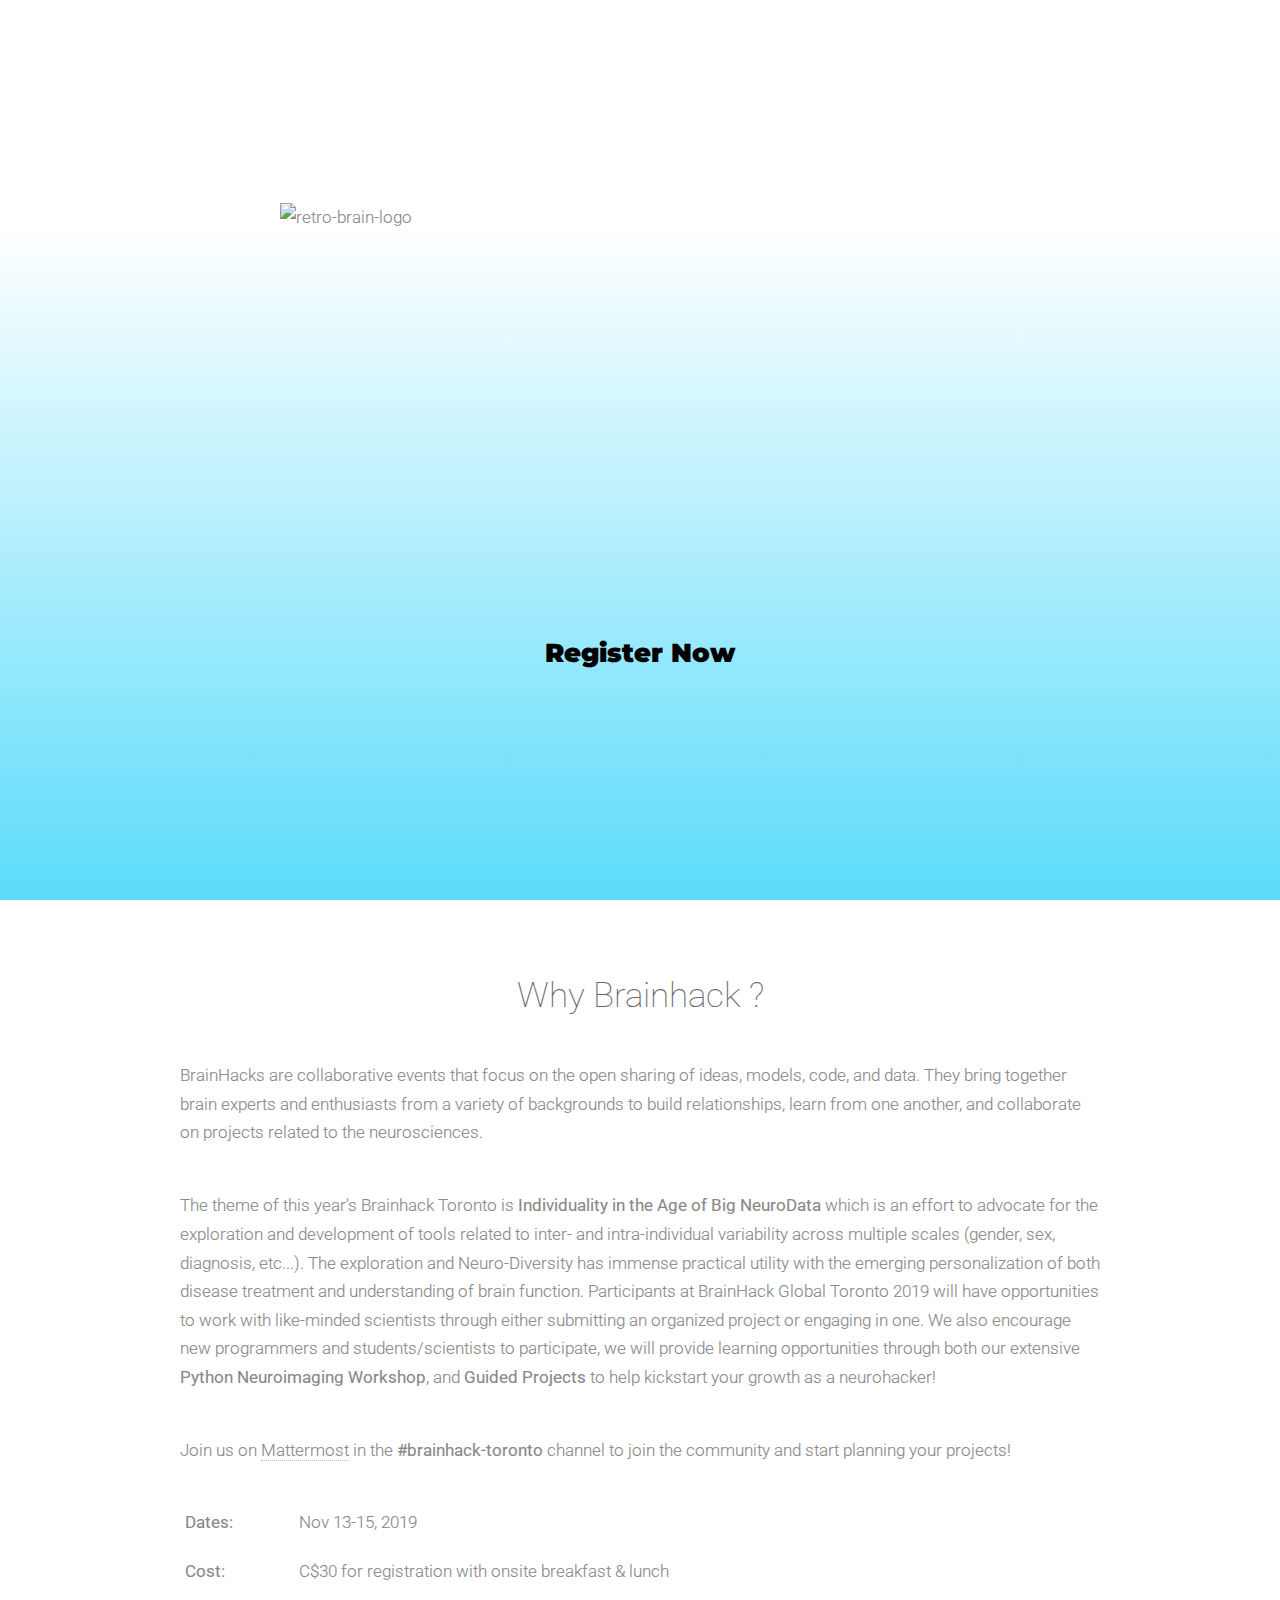
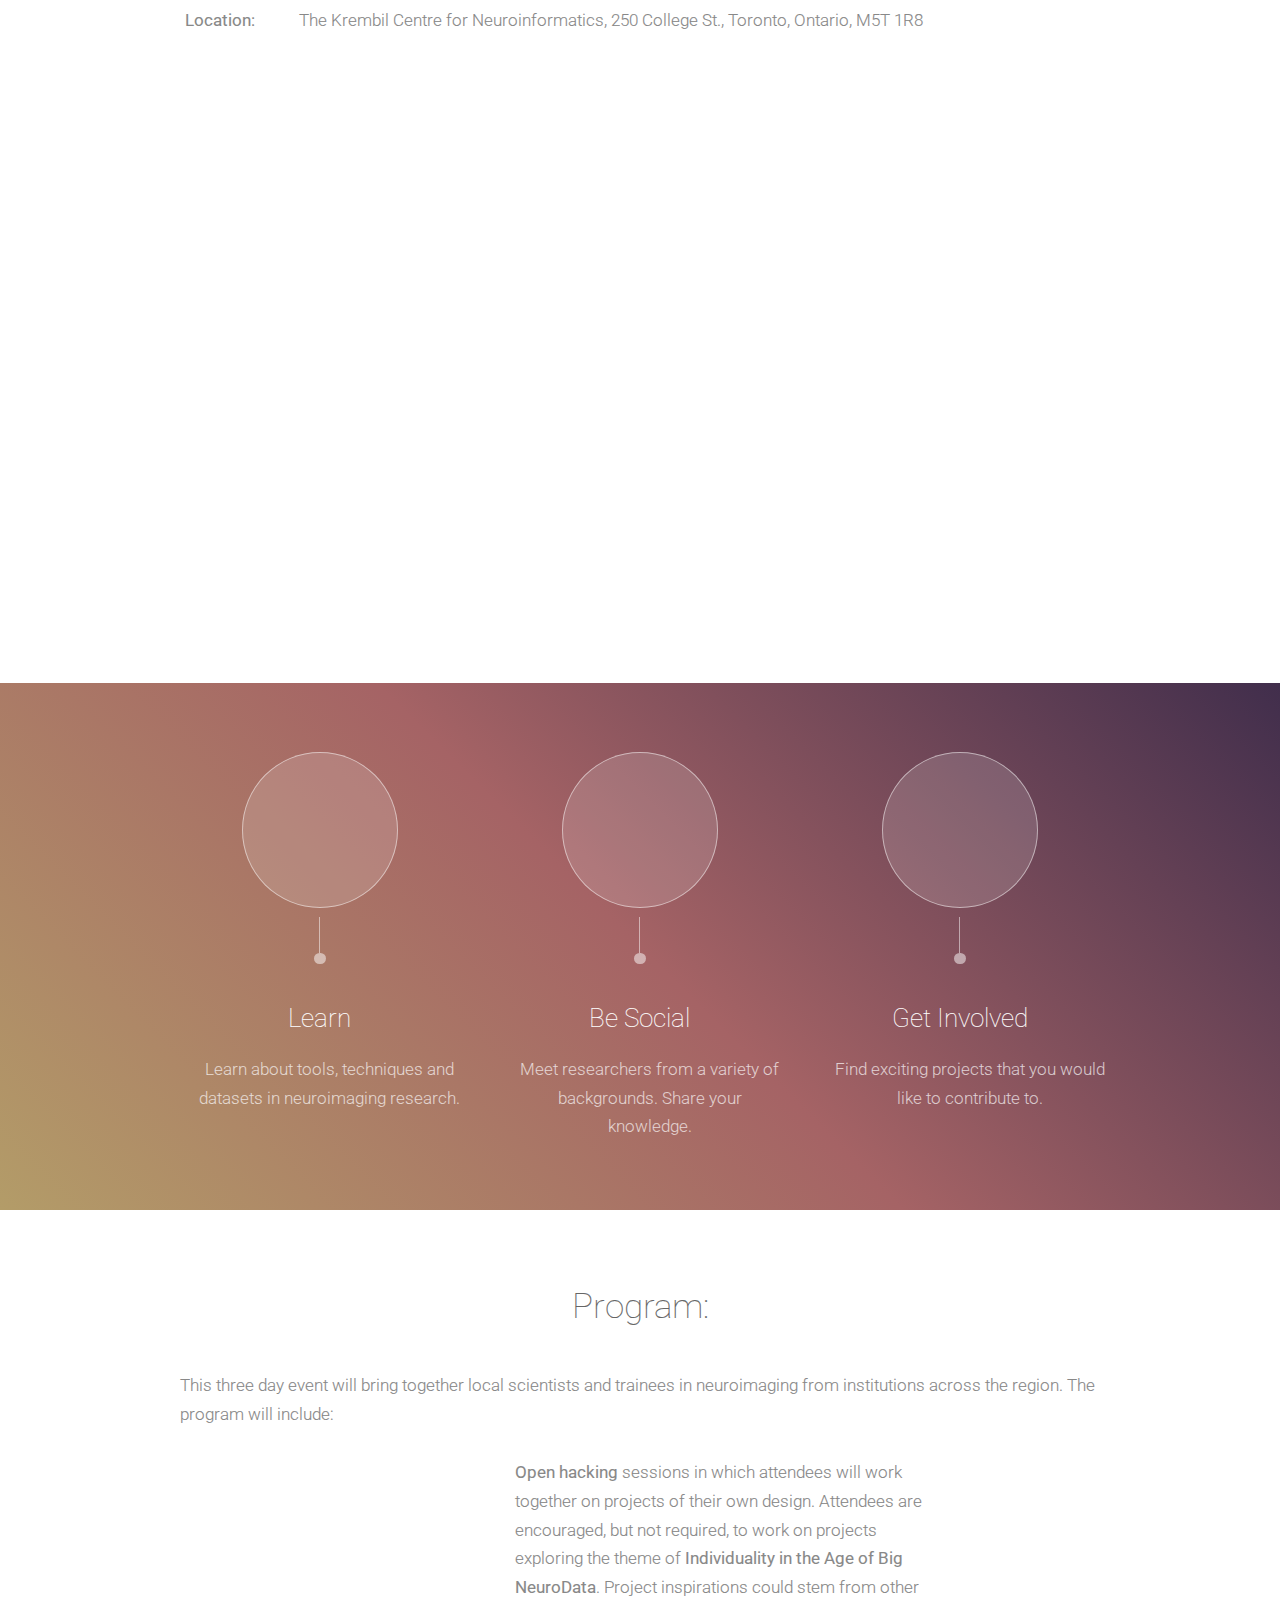
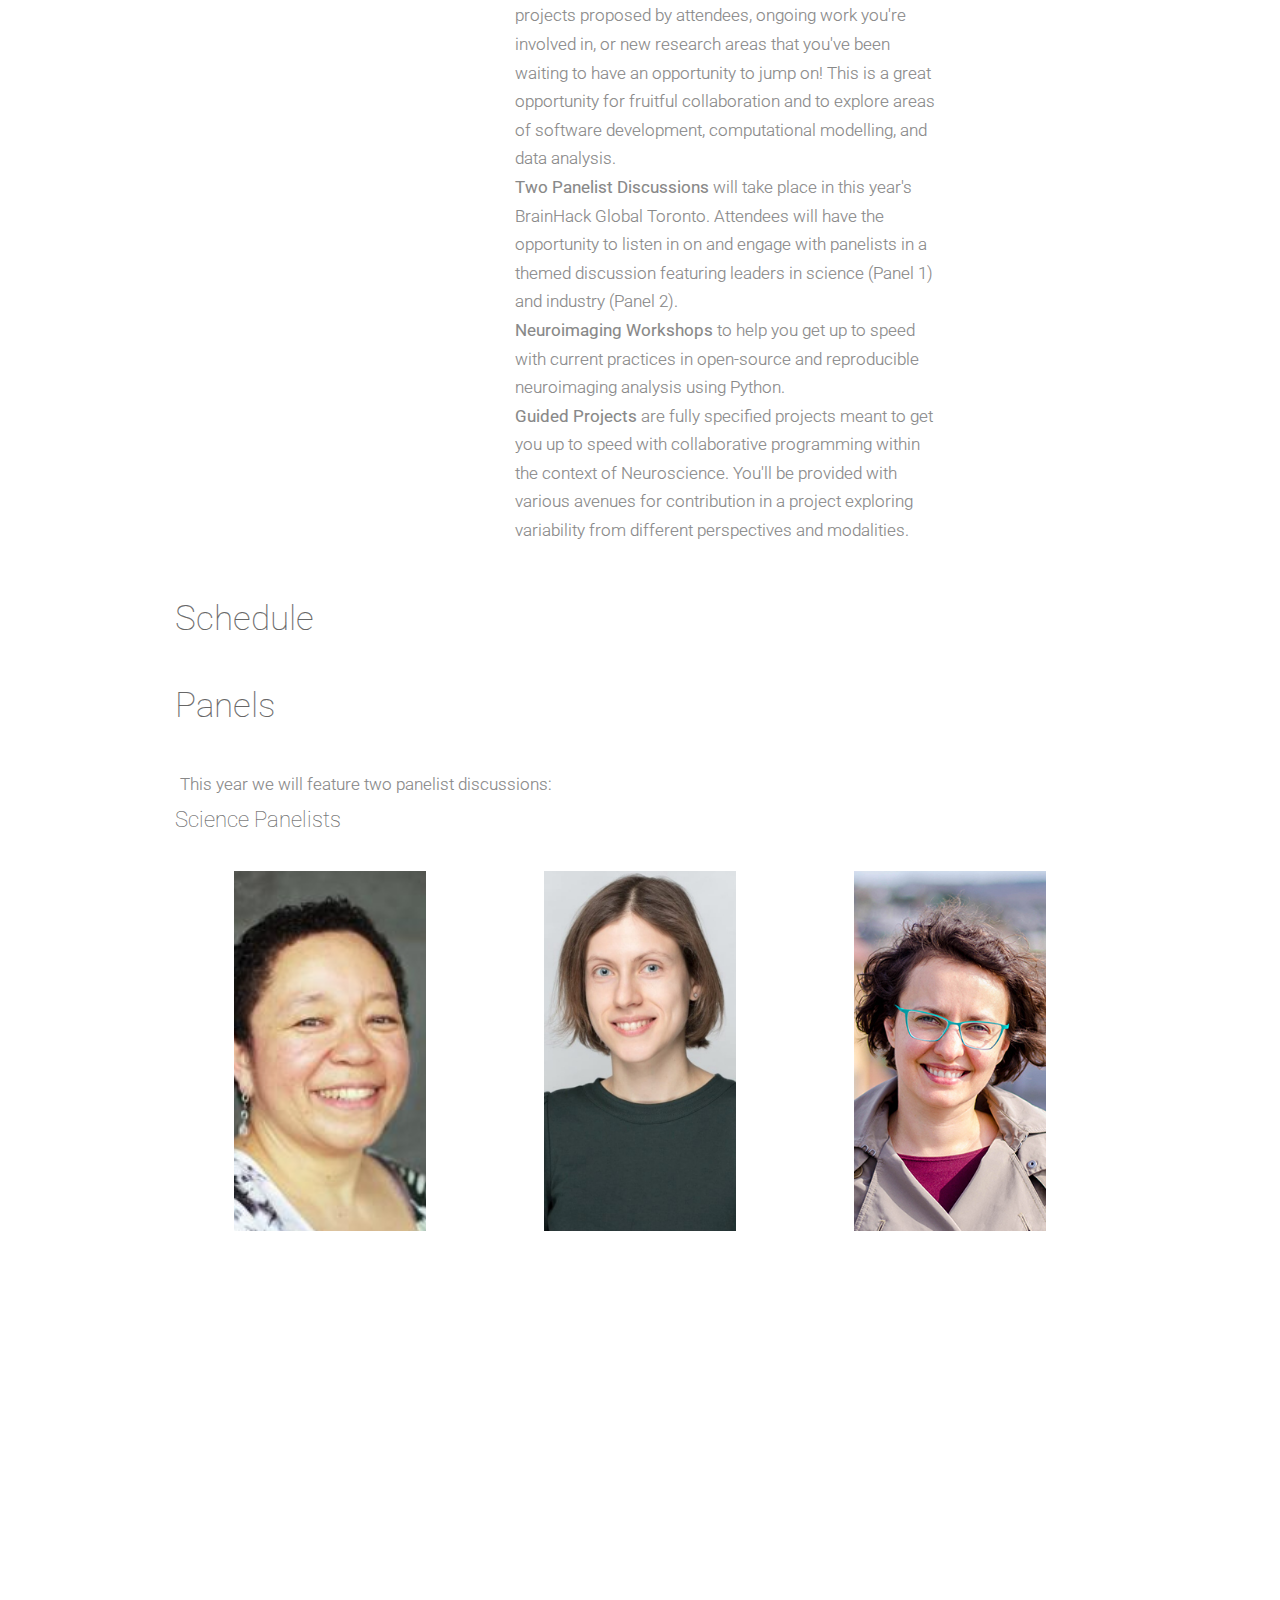
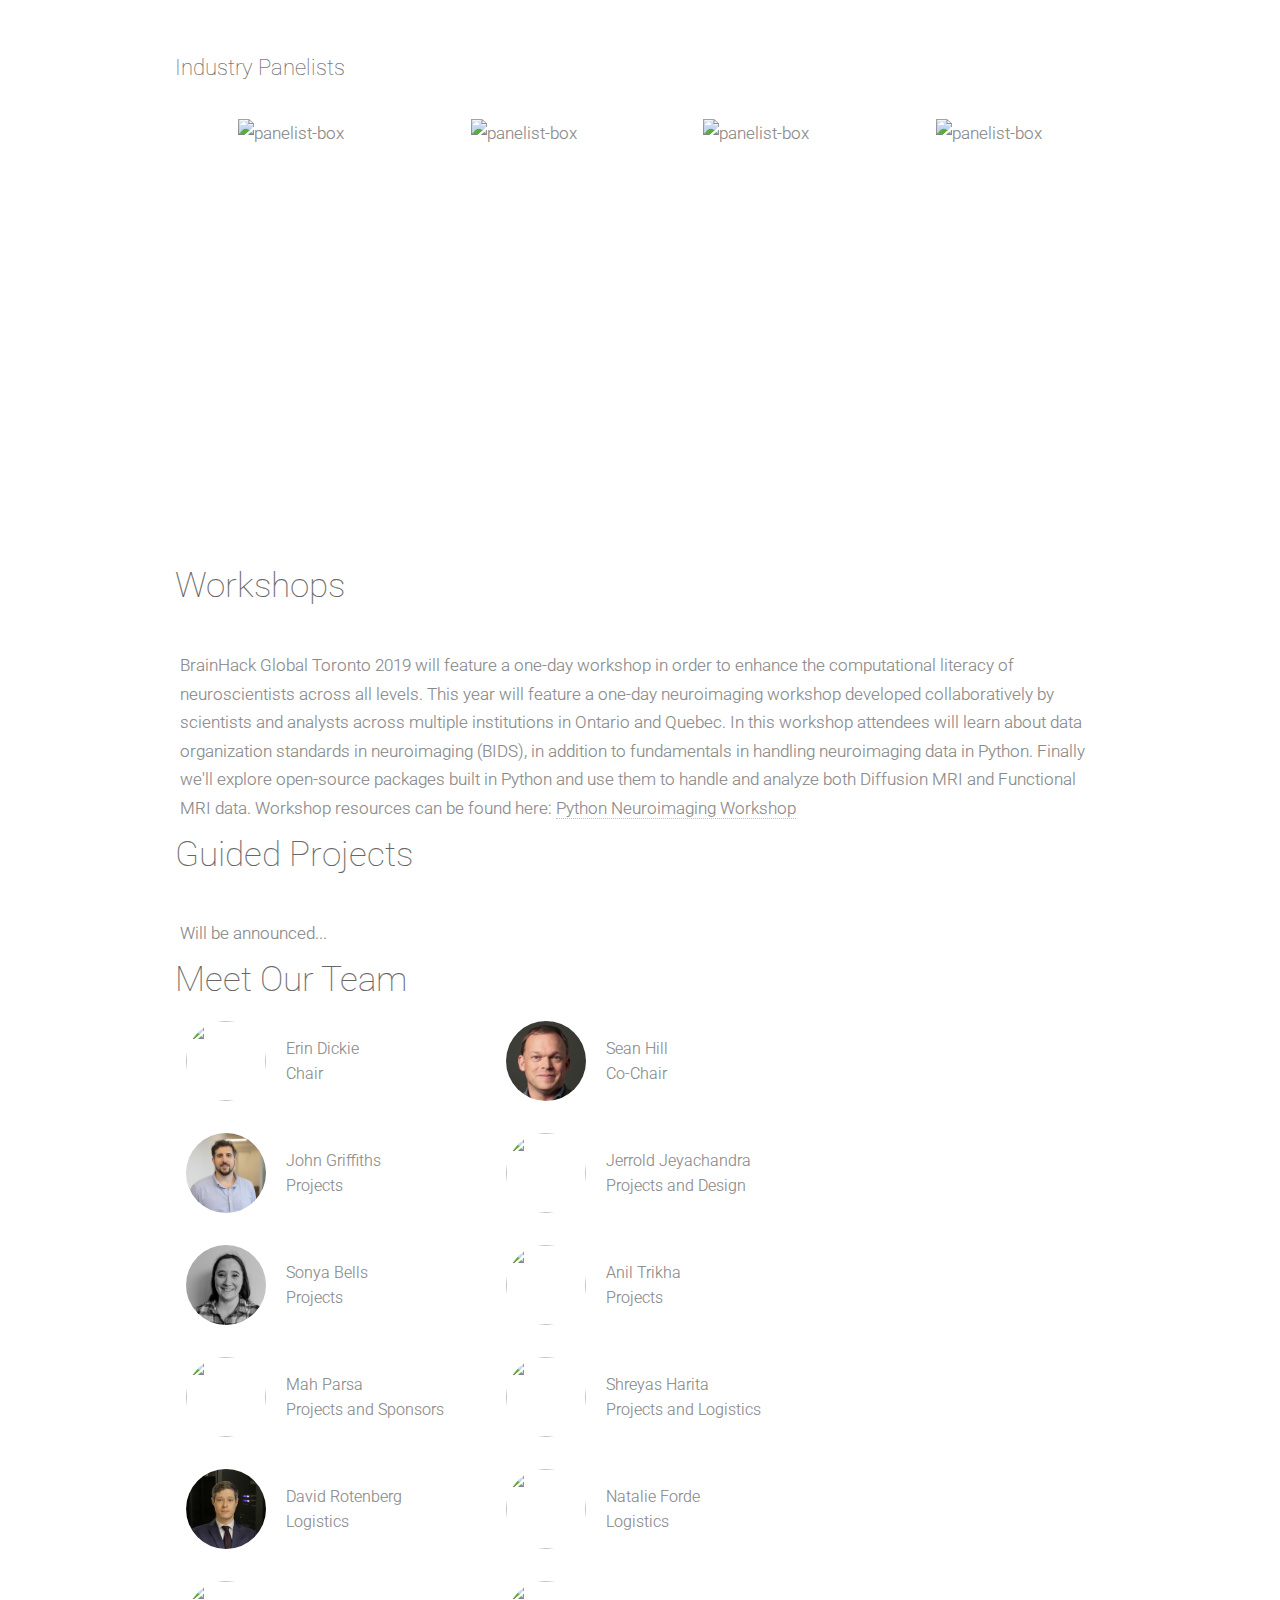
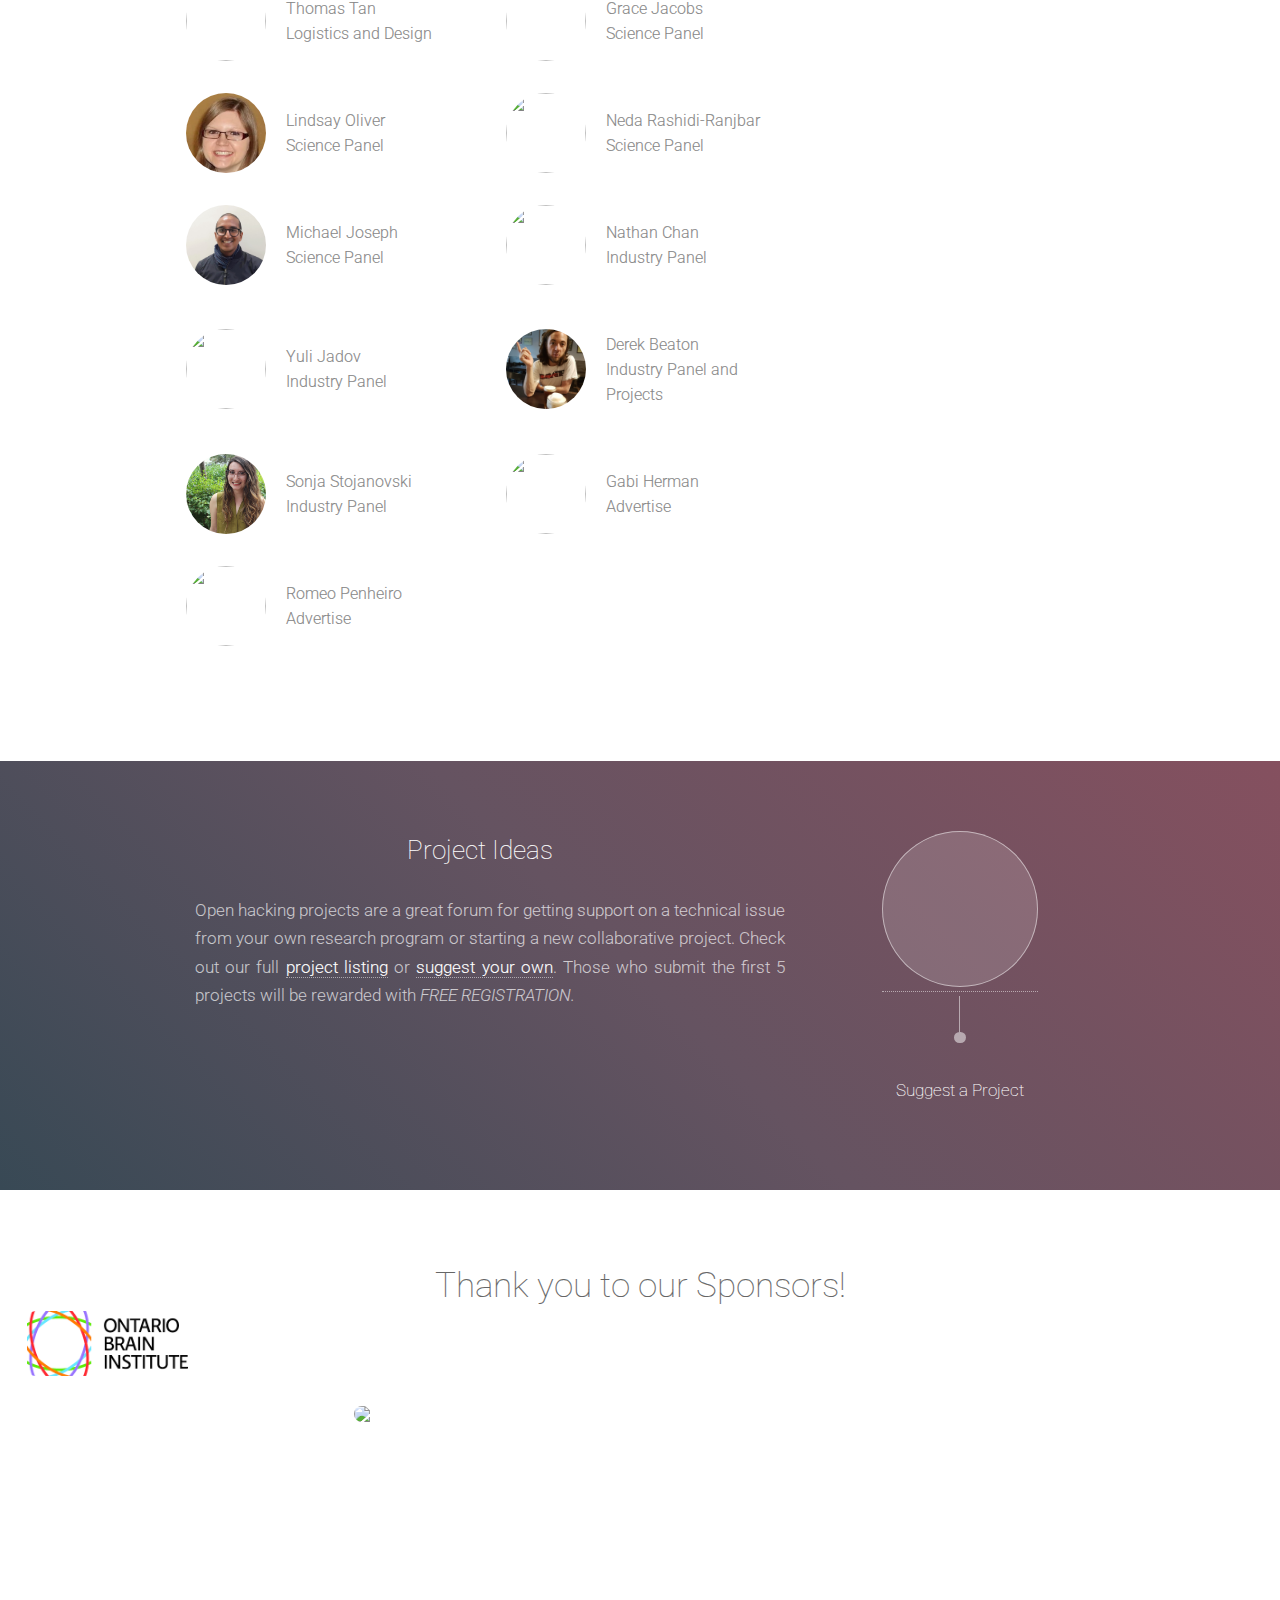
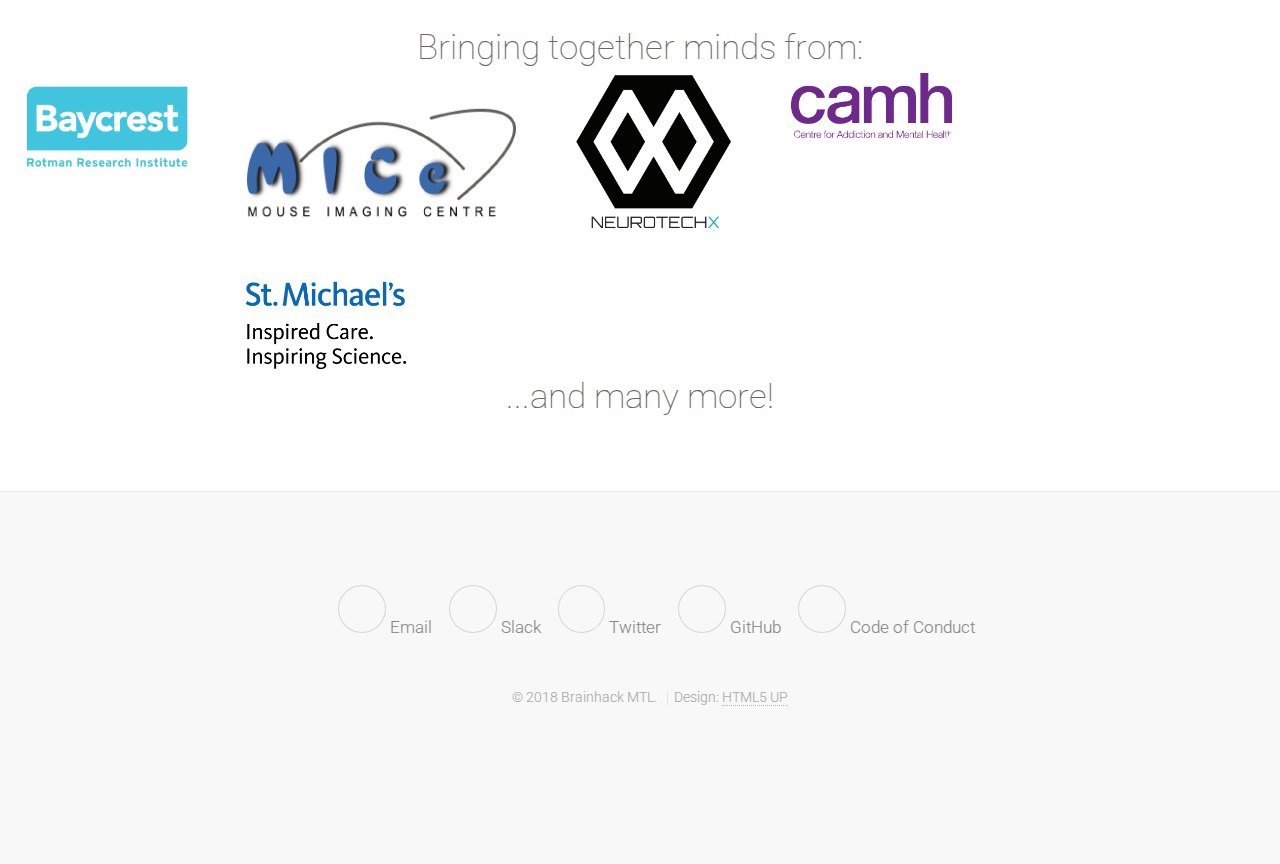
==== commit 17ce4b3d: "Merge pull request #8 from jerdra/master" ====
--- a/index.html
+++ b/index.html
@@ -305,6 +305,18 @@
 				            <div>Projects</div>
 				    </div>
 				      </div>
+							<div class="flex-item"><img src="./images/committee/Anil-2019Oct23.jpg">
+						<div class="description-text">
+										<div>Anil Trikha</div>
+										<div>Projects</div>
+						</div>
+						</div>
+						<div class="flex-item"><img src="./images/committee/person101.png">
+				<div class="description-text">
+										<div>Mah Parsa</div>
+										<div>Projects and Sponsors</div>
+				</div>
+					</div>
 				        <div class="flex-item"><img src="./images/committee/Shreyas.jpg">
 				    <div class="description-text">
 				            <div>Shreyas Harita</div>
@@ -377,18 +389,6 @@
 								<div>Industry Panel</div>
 				</div>
 					</div>
-				  <div class="flex-item"><img src="./images/committee/Anil-2019Oct23.jpg">
-				<div class="description-text">
-				        <div>Anil Trikha</div>
-				        <div>Projects and Sponsor</div>
-				</div>
-				</div>
-				    <div class="flex-item"><img src="./images/committee/person101.png">
-				<div class="description-text">
-				            <div>Mah Parsa</div>
-				            <div>Projects and Sponsors</div>
-				</div>
-				  </div>
 				          <div class="flex-item"><img src="./images/committee/gabi.jpg">
 				      <div class="description-text">
 				              <div>Gabi Herman</div>
@@ -492,9 +492,31 @@
 						<img src="images/OpereasonLogo.jpg" alt="" />
 					</a>
 				</div>
-
-			</div>
-
+			</div>
+
+			<div class="row">
+			<div class="3u">
+				<a href="https://www.cabhi.com/" target="_blank" class="image fit">
+					<img src="images/baycrest_CABHI.jpeg" alt="" />
+				</a>
+			</div>
+			<div class="3u">
+				<a href="https://toni.psych.utoronto.ca/" target="_blank" class="image fit">
+					<img src="images/toni.png" alt="" />
+					<img src="images/psych_black.png"
+				</a>
+			</div>
+			<div class="3u">
+				<a href="https://www.baycrest.org/Baycrest/Research-Innovation/About-Us/Rotman-Research-Institute" target="_blank" class="image fit">
+					<img src="images/baycrest.png" alt="" />
+				</a>
+			</div>
+			<div class="2u">
+				<a class="image fit">
+					<img src="images/AIML.png" alt="" />
+				</a>
+			</div>
+	</div>
 
 			</header>
 		</div>
@@ -544,6 +566,7 @@
 						<img src="images/st_michaels.png" alt="" />
 					</a>
 				</div>
+
 			</div>
 			<div class="container">
 				<h2>...and many more!</h2>
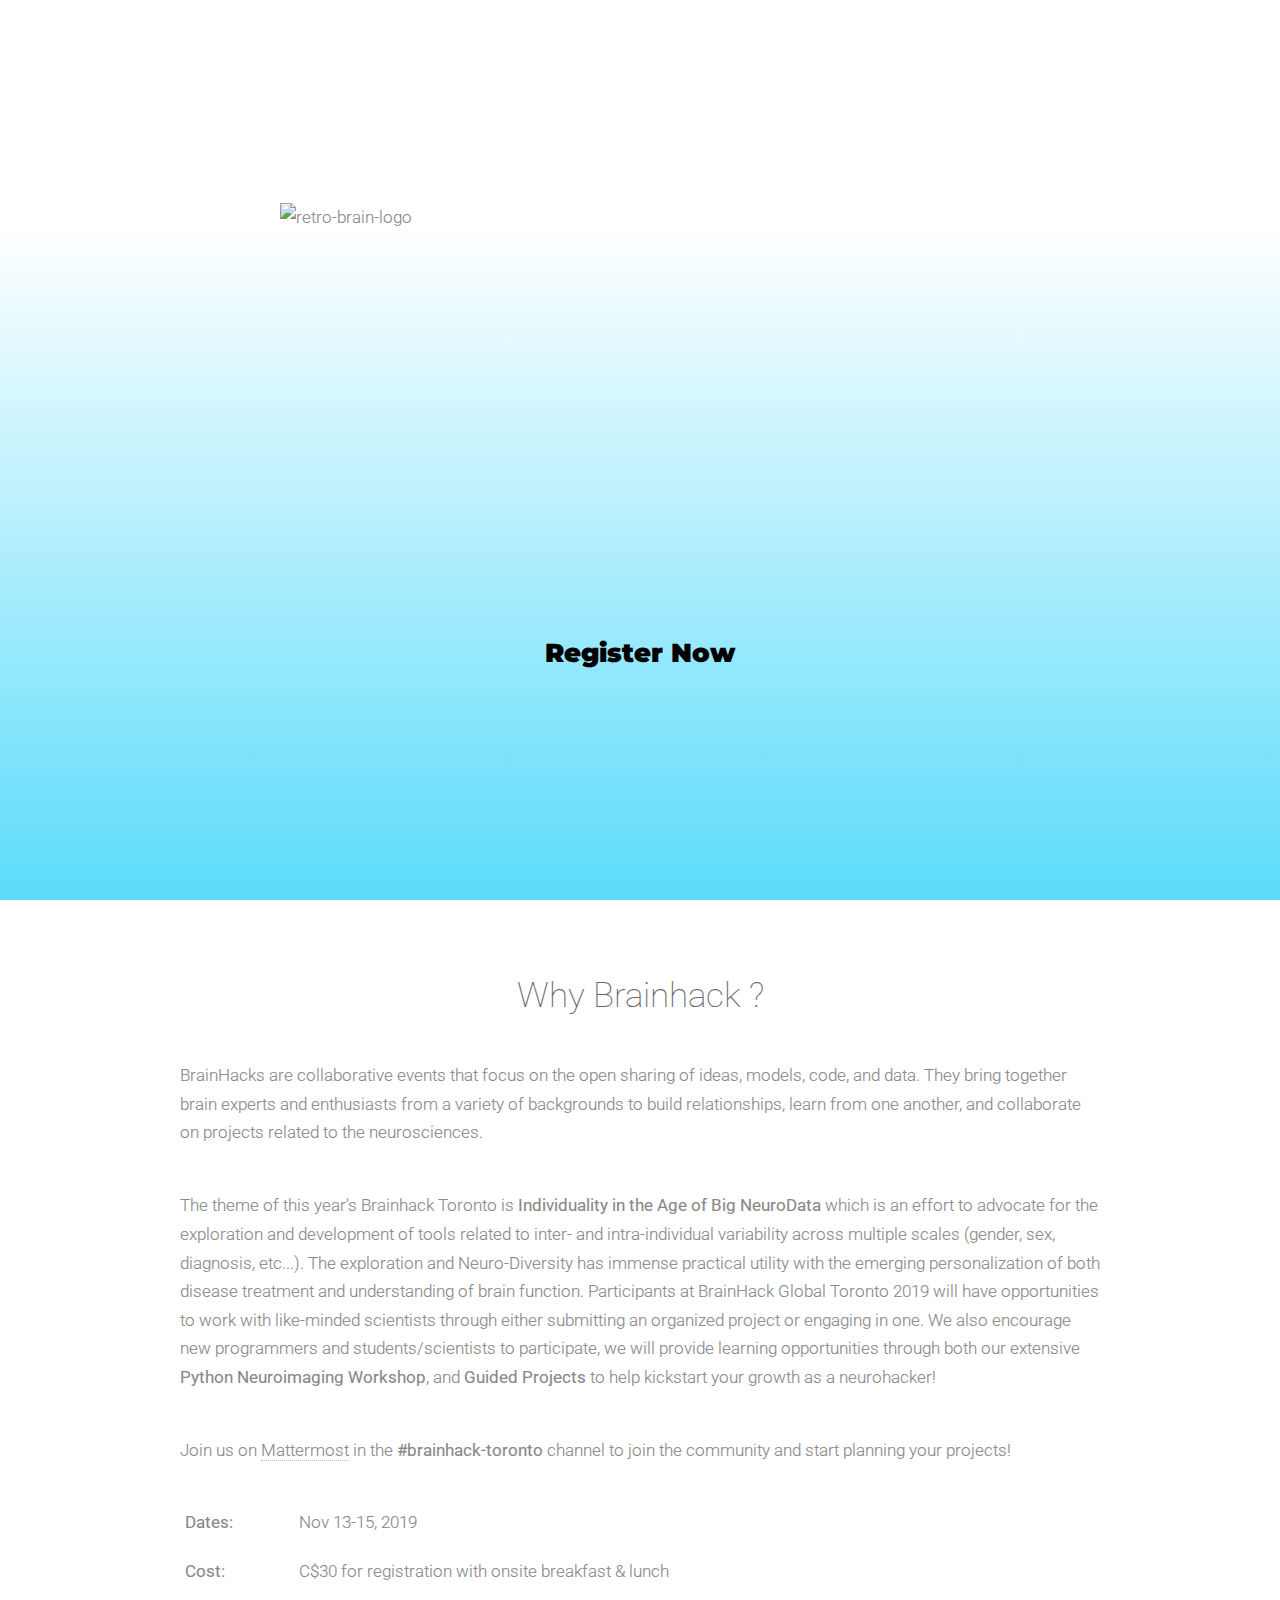
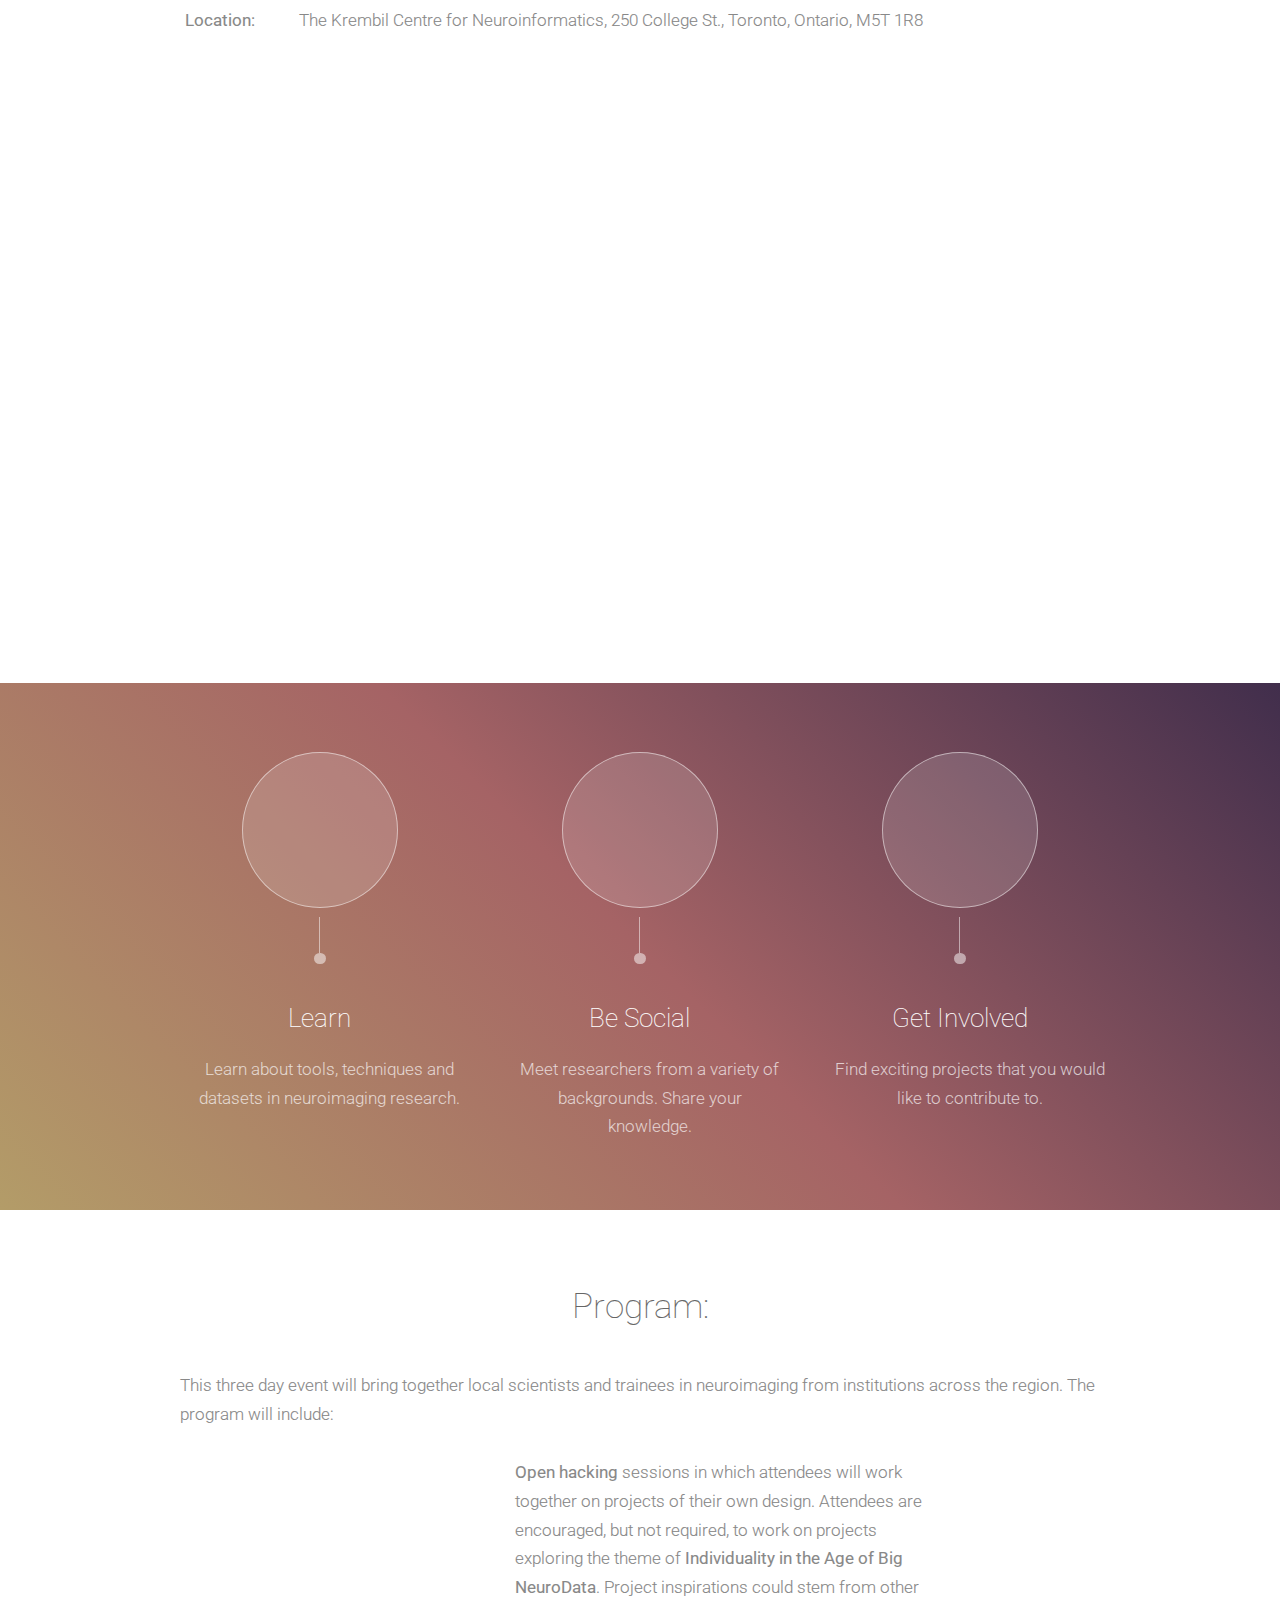
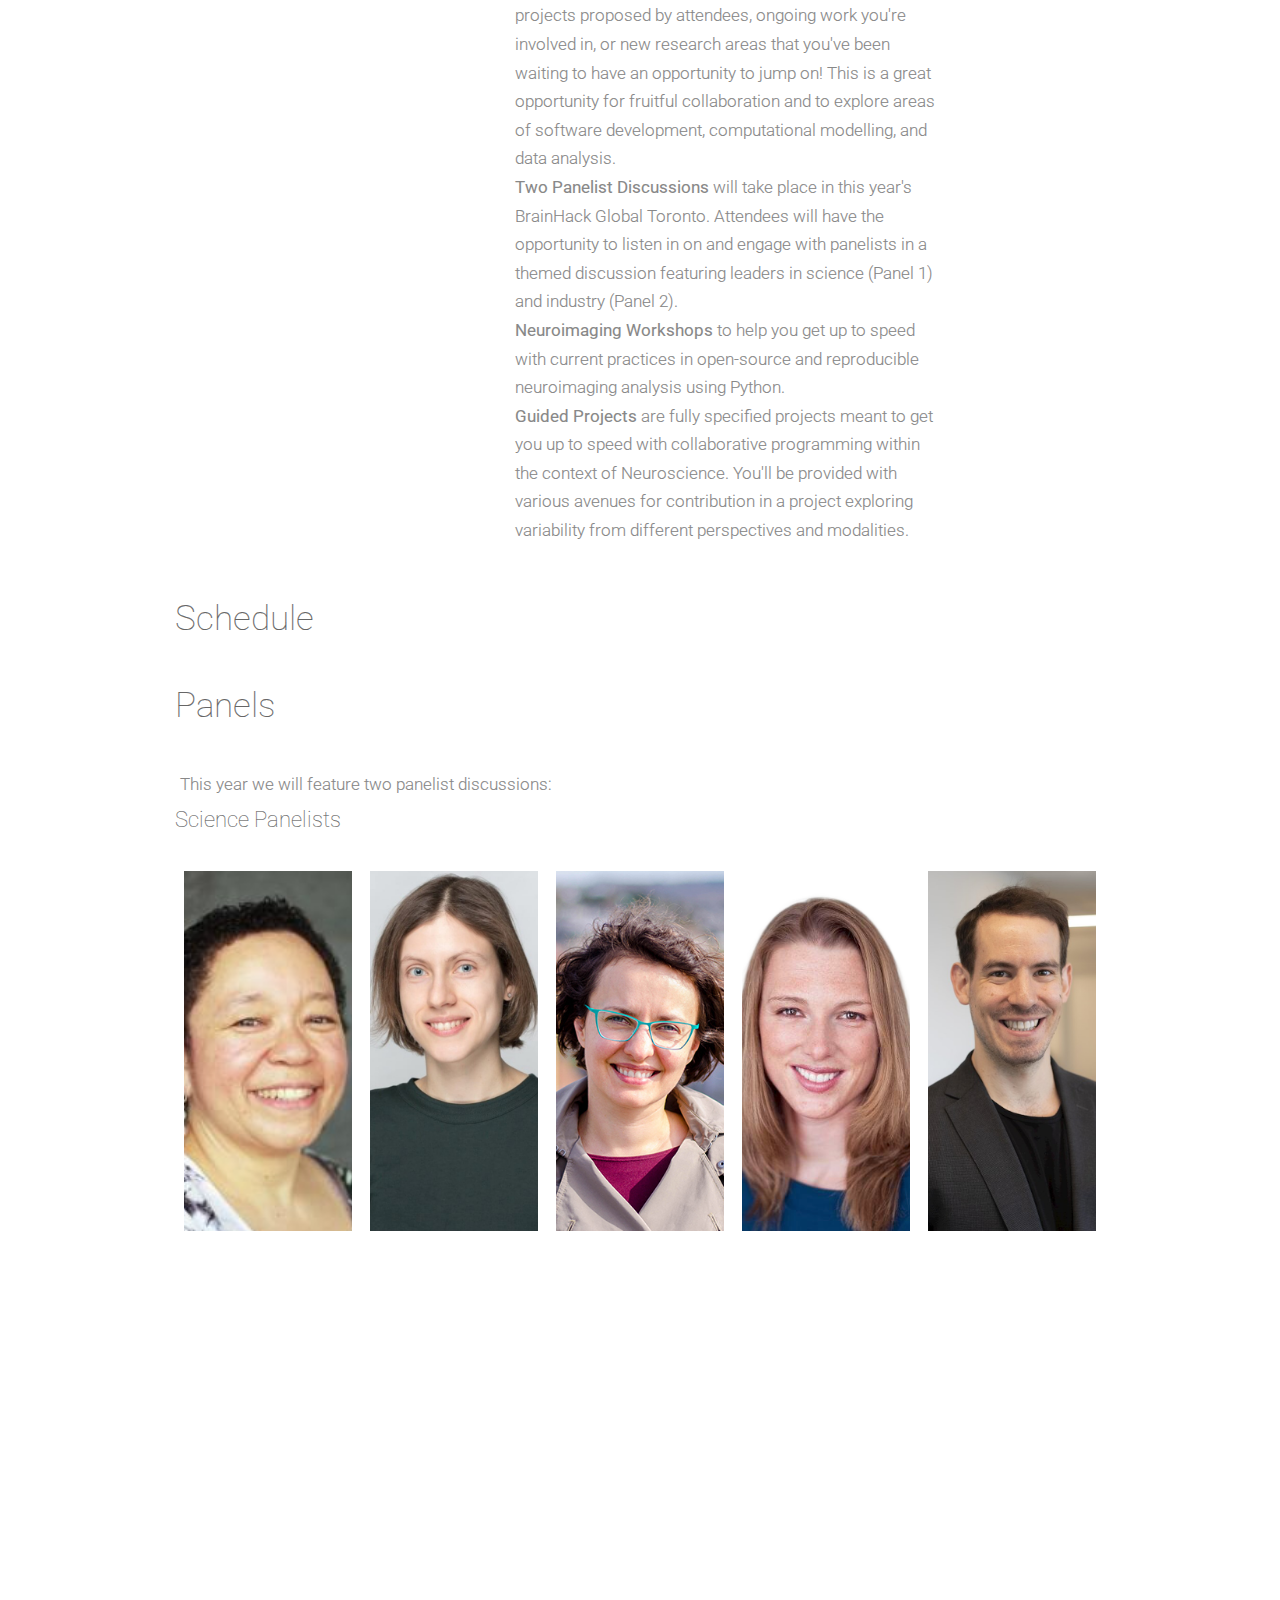
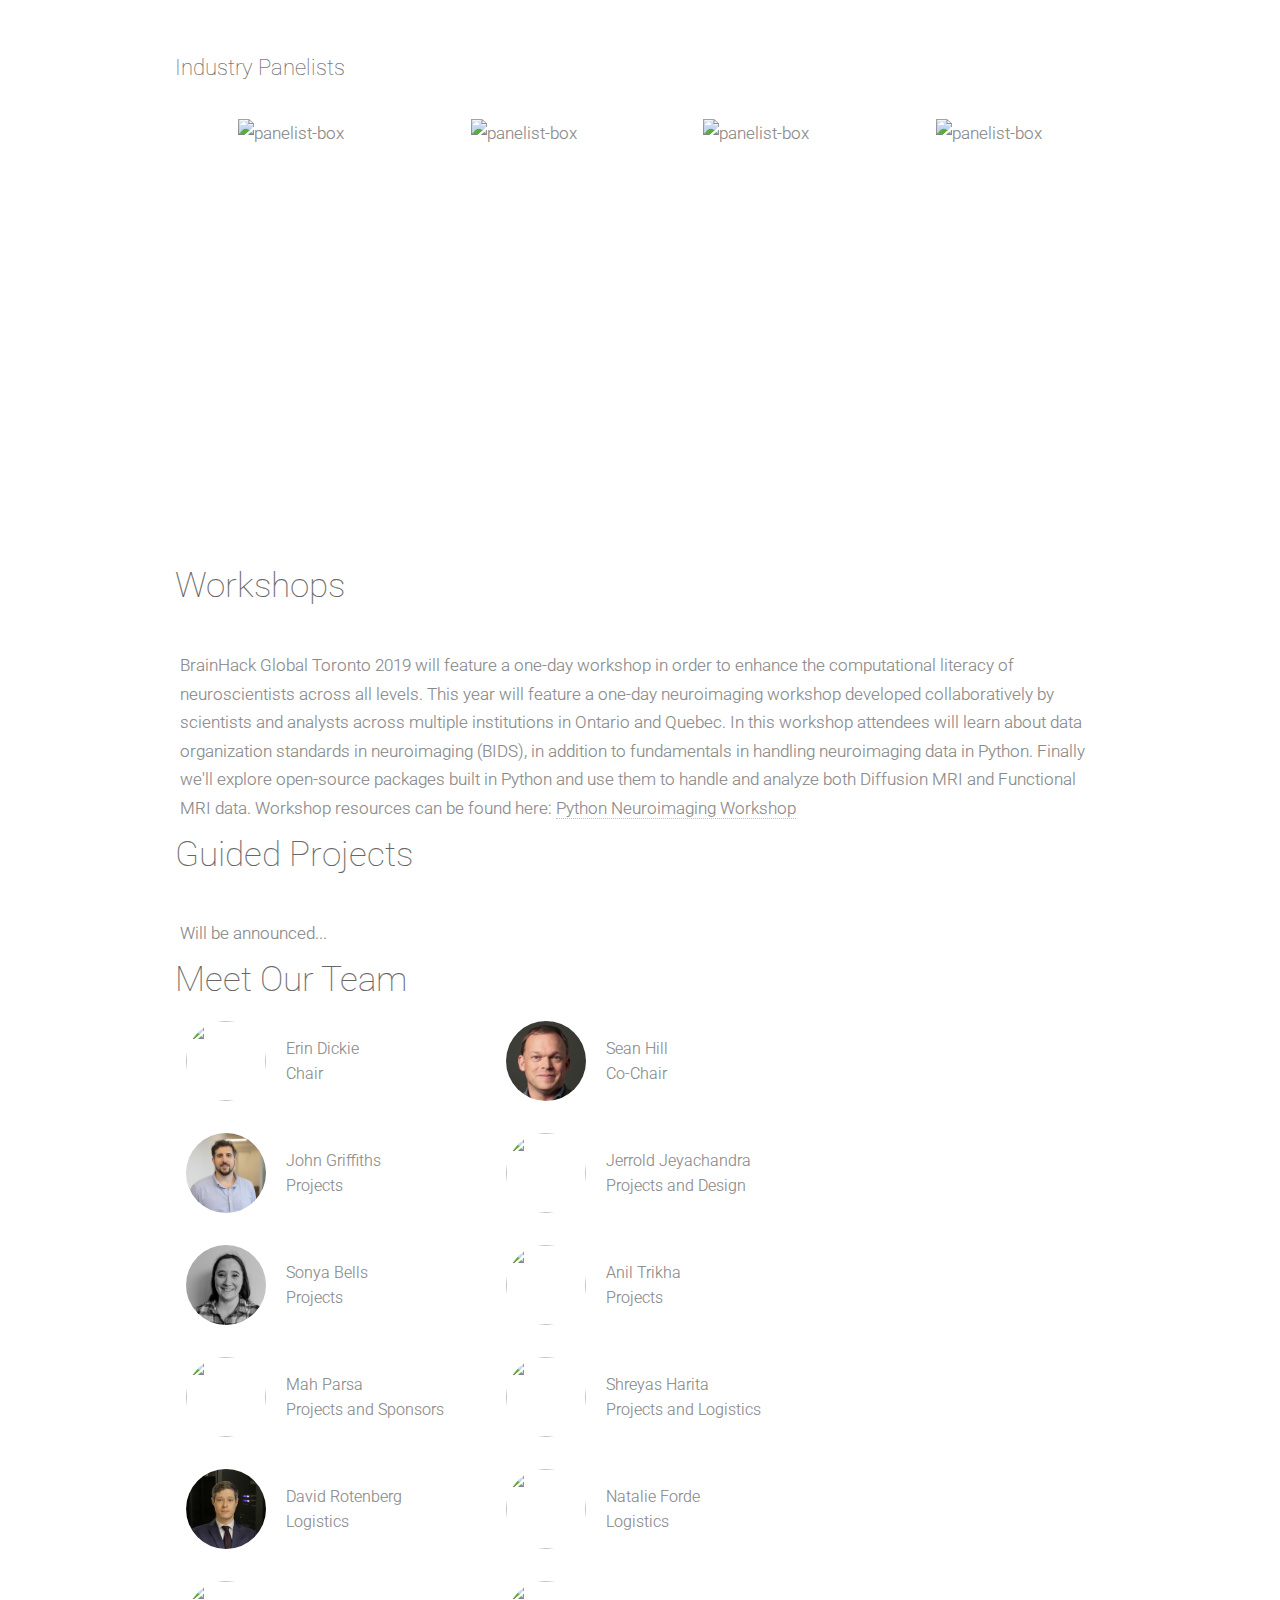
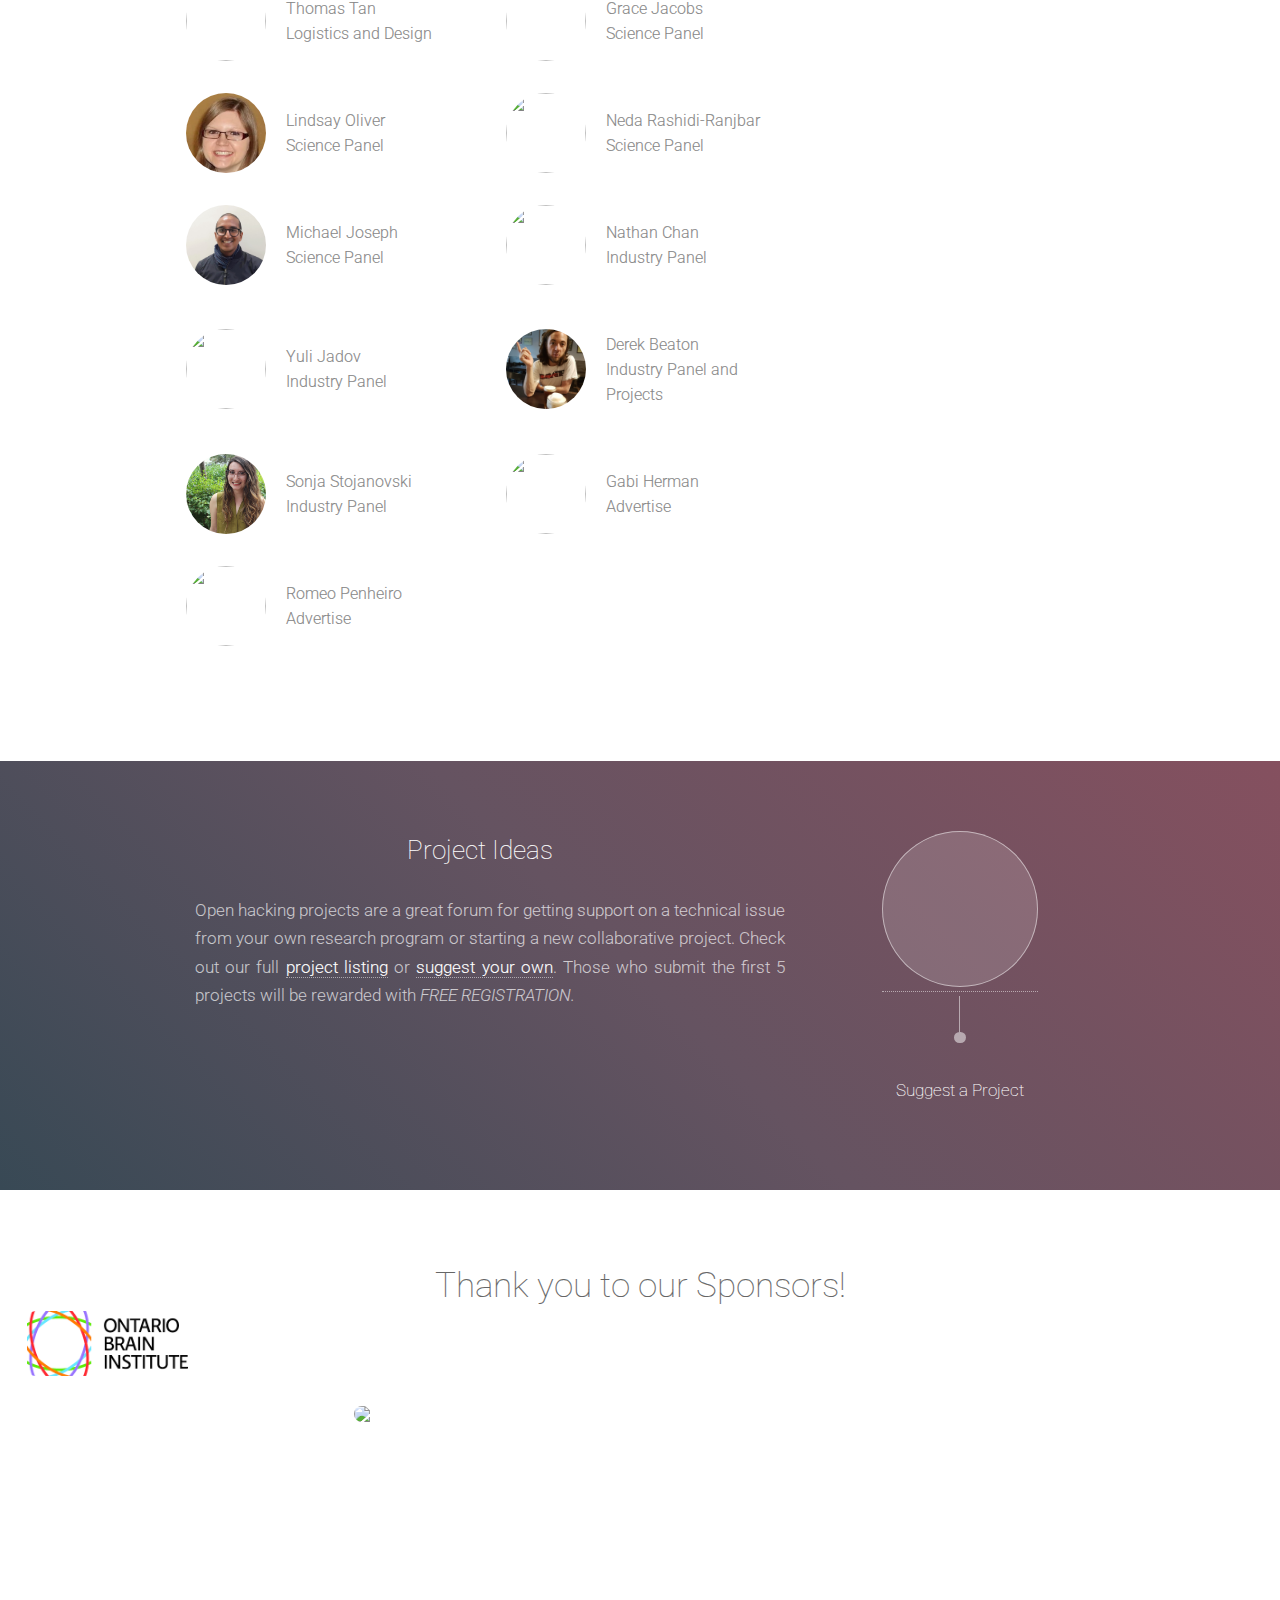
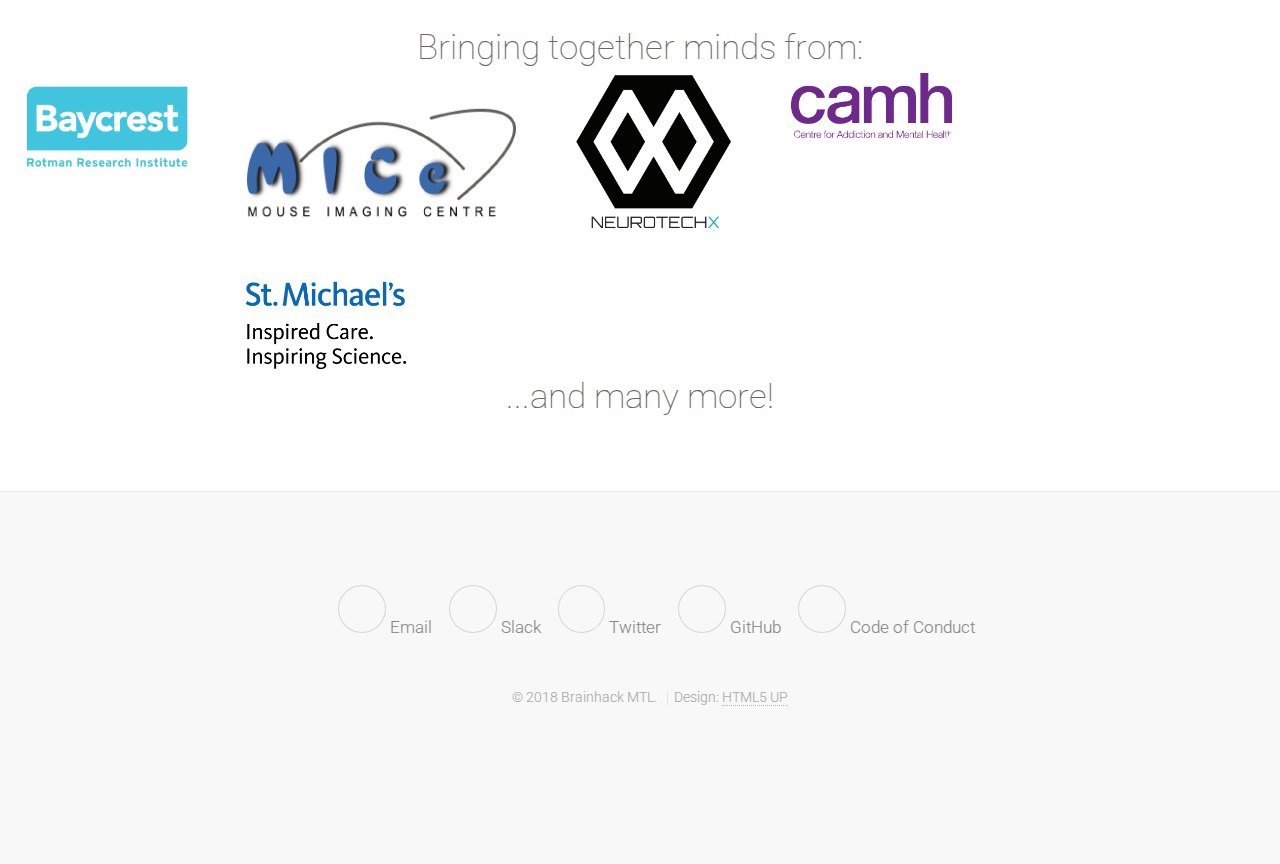
==== commit 76b39c63: "Merge pull request #9 from jerdra/master" ====
--- a/index.html
+++ b/index.html
@@ -216,6 +216,9 @@
 						<div class="science-box"><img class="panelist-box" src="./images/panelists/skinner_cropped.jpg" alt="panelist-box"></div>
 						<div class="science-box"><img class="panelist-box" src="./images/panelists/yuliya_cropped.jpg" alt="panelist-box"></div>
 						<div class="science-box"><img class="panelist-box" src="./images/panelists/andreaa_cropped.jpg" alt="panelist-box"></div>
+						<div class="science-box"><img class="panelist-box" src="./images/panelists/barnese.png" alt="panelist-box"></div>
+						<div class="science-box"><img class="panelist-box" src="./images/panelists/dan.png" alt="panelist-box"></div>
+
 					</div>
 
 					<!-- Goal on hover of above, call a JS script that
@@ -646,6 +649,8 @@
 		$.getJSON("assets/data/science.json",function(data){
 		      // For each science-box assign an event listener
 		      science_boxes.map( (obj, ind) => {
+			console.log(obj)
+			console.log(ind)
 		      	obj.person = data[ind].person
 		      	obj.job = data[ind].job
 		      	obj.bio = data[ind].bio
--- a/assets/css/index.css
+++ b/assets/css/index.css
@@ -44,7 +44,7 @@
 
 .panelist-box{
 
-	width: 15vw;
+	width: 90%;
 	height: 40vh;
 	object-fit: cover;
 	object-position: center;
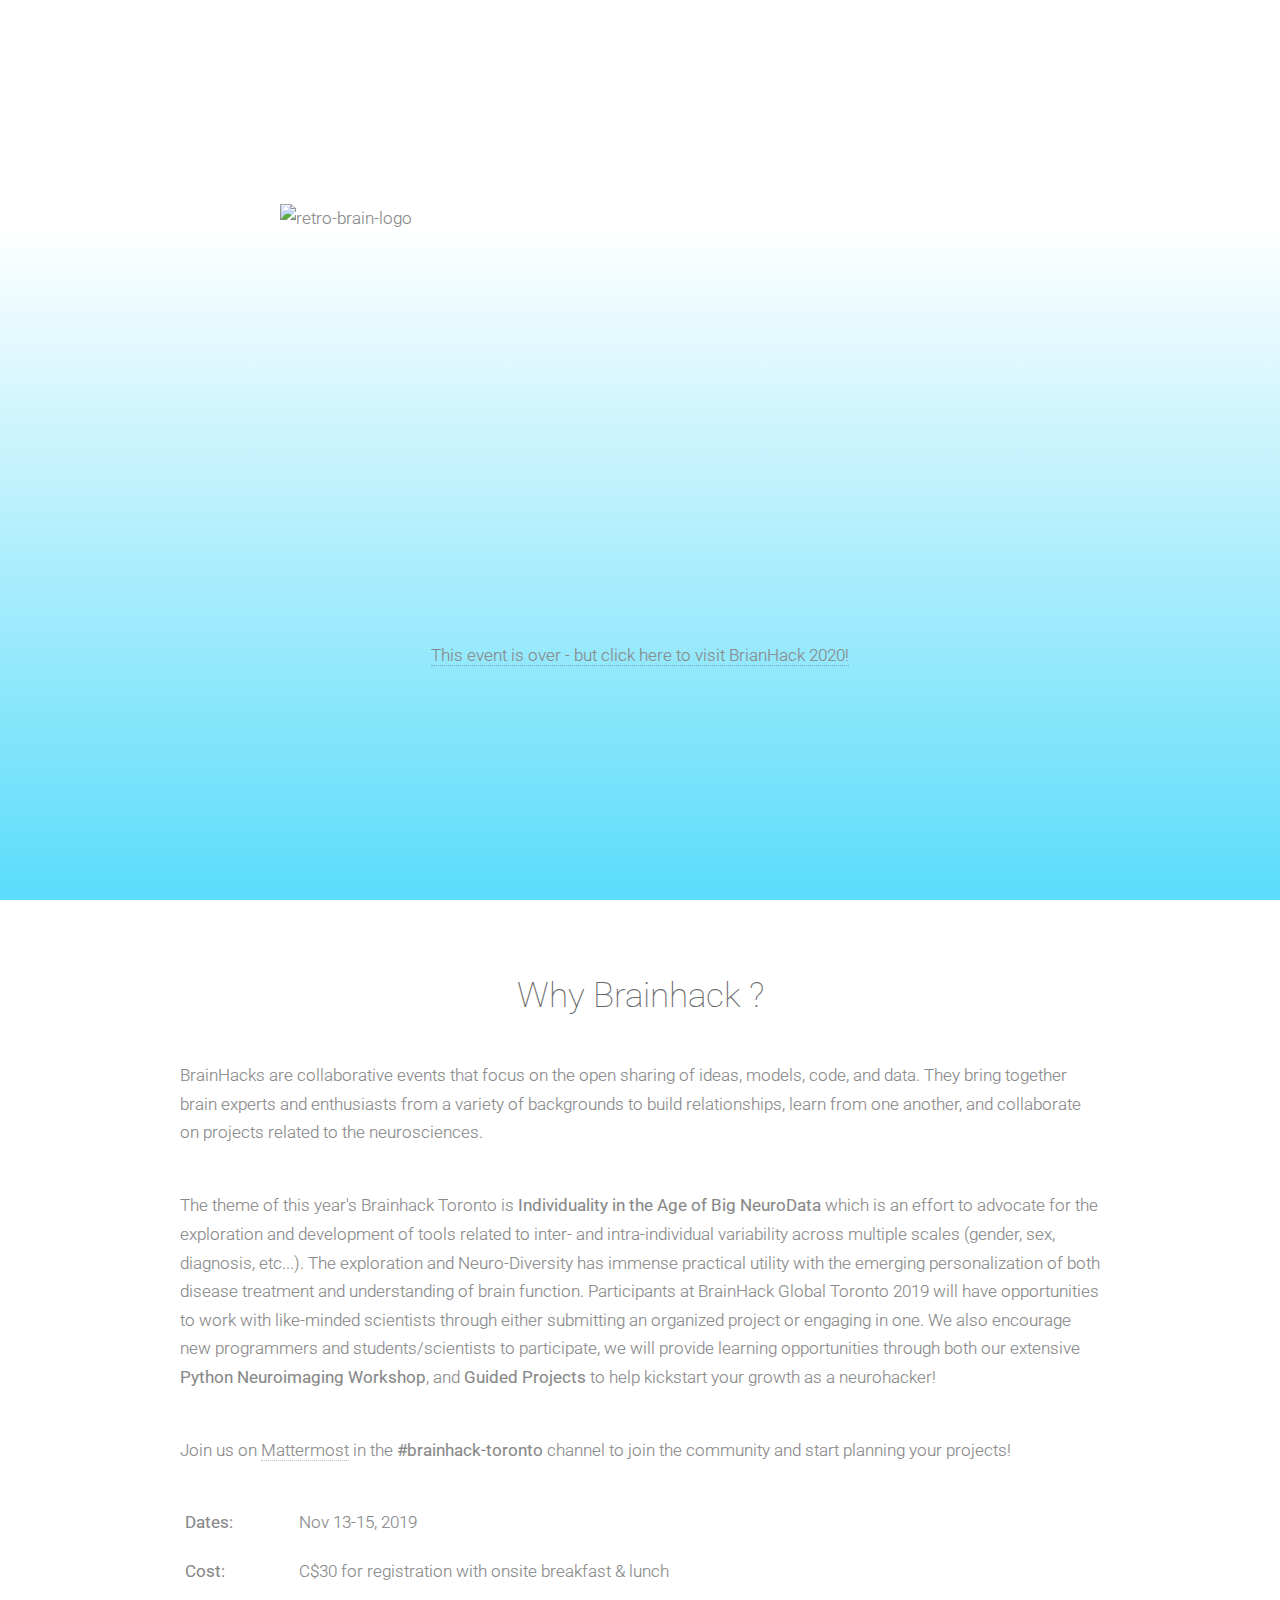
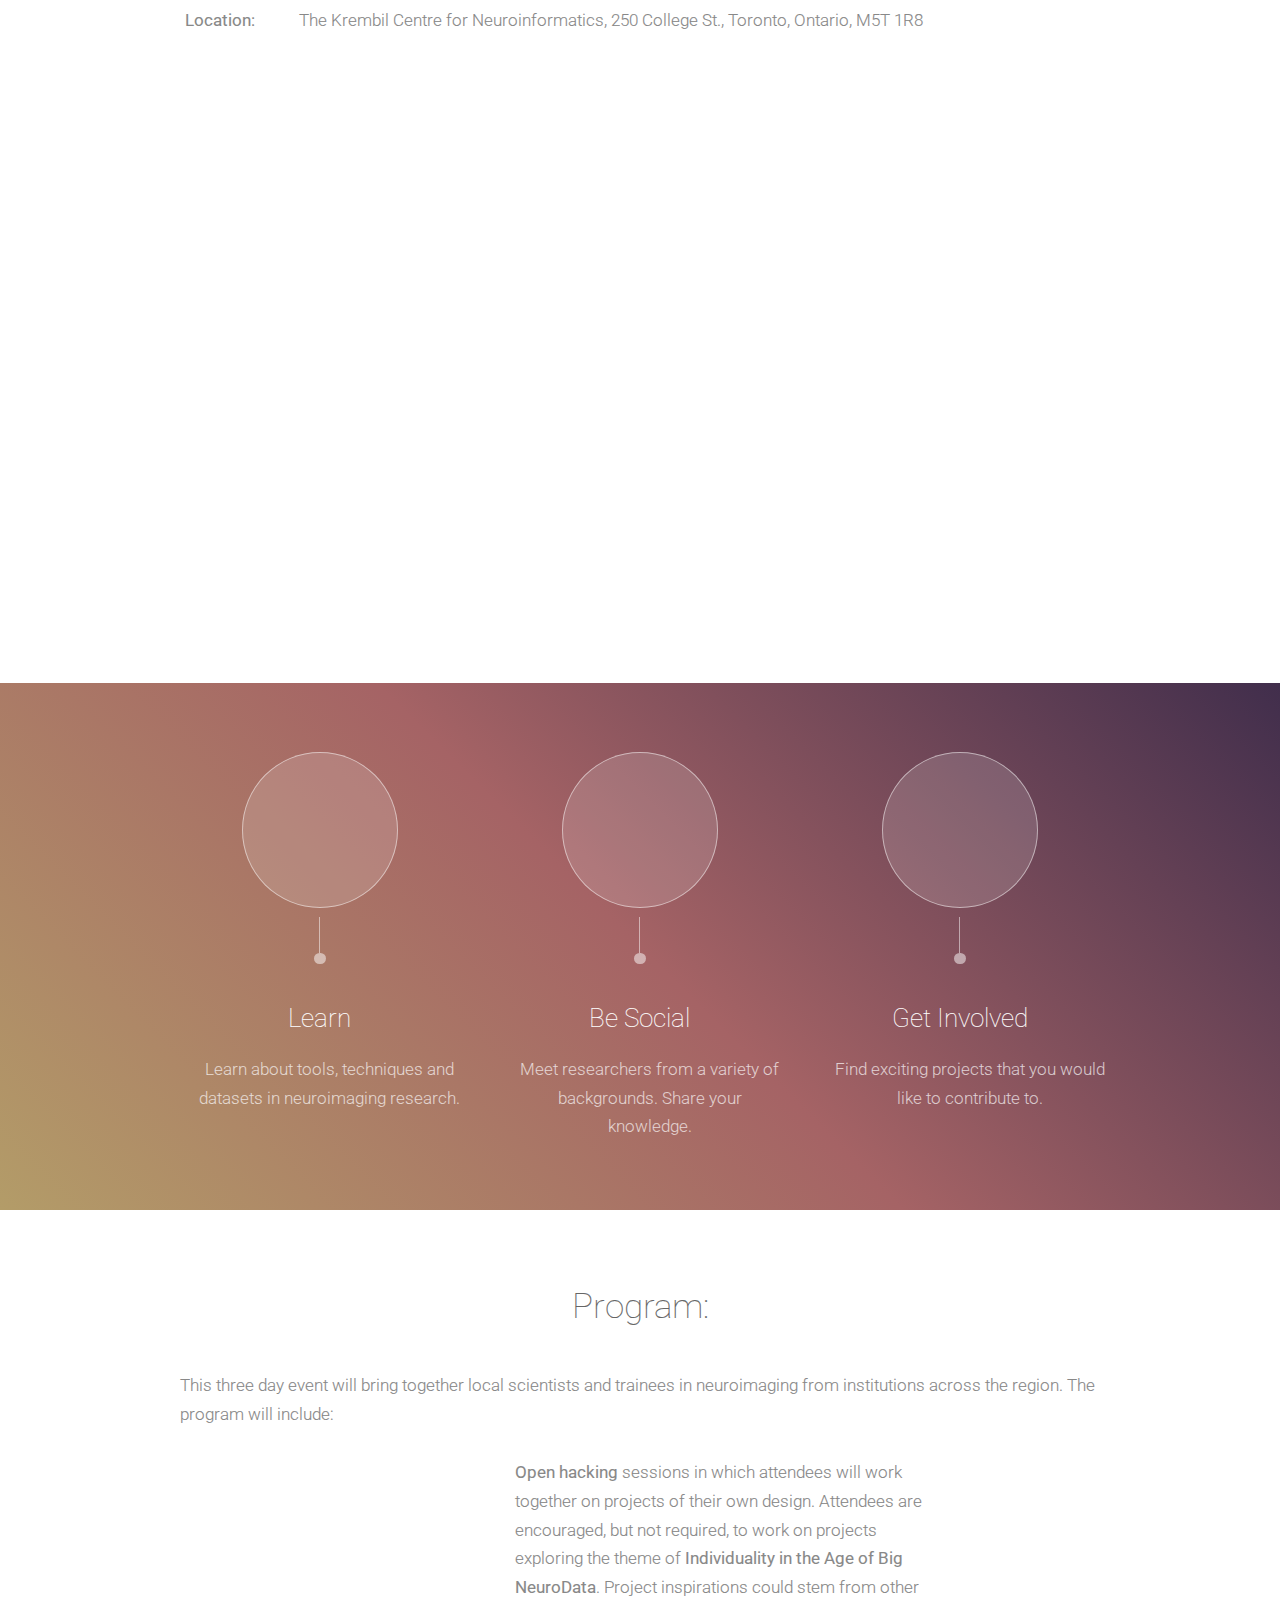
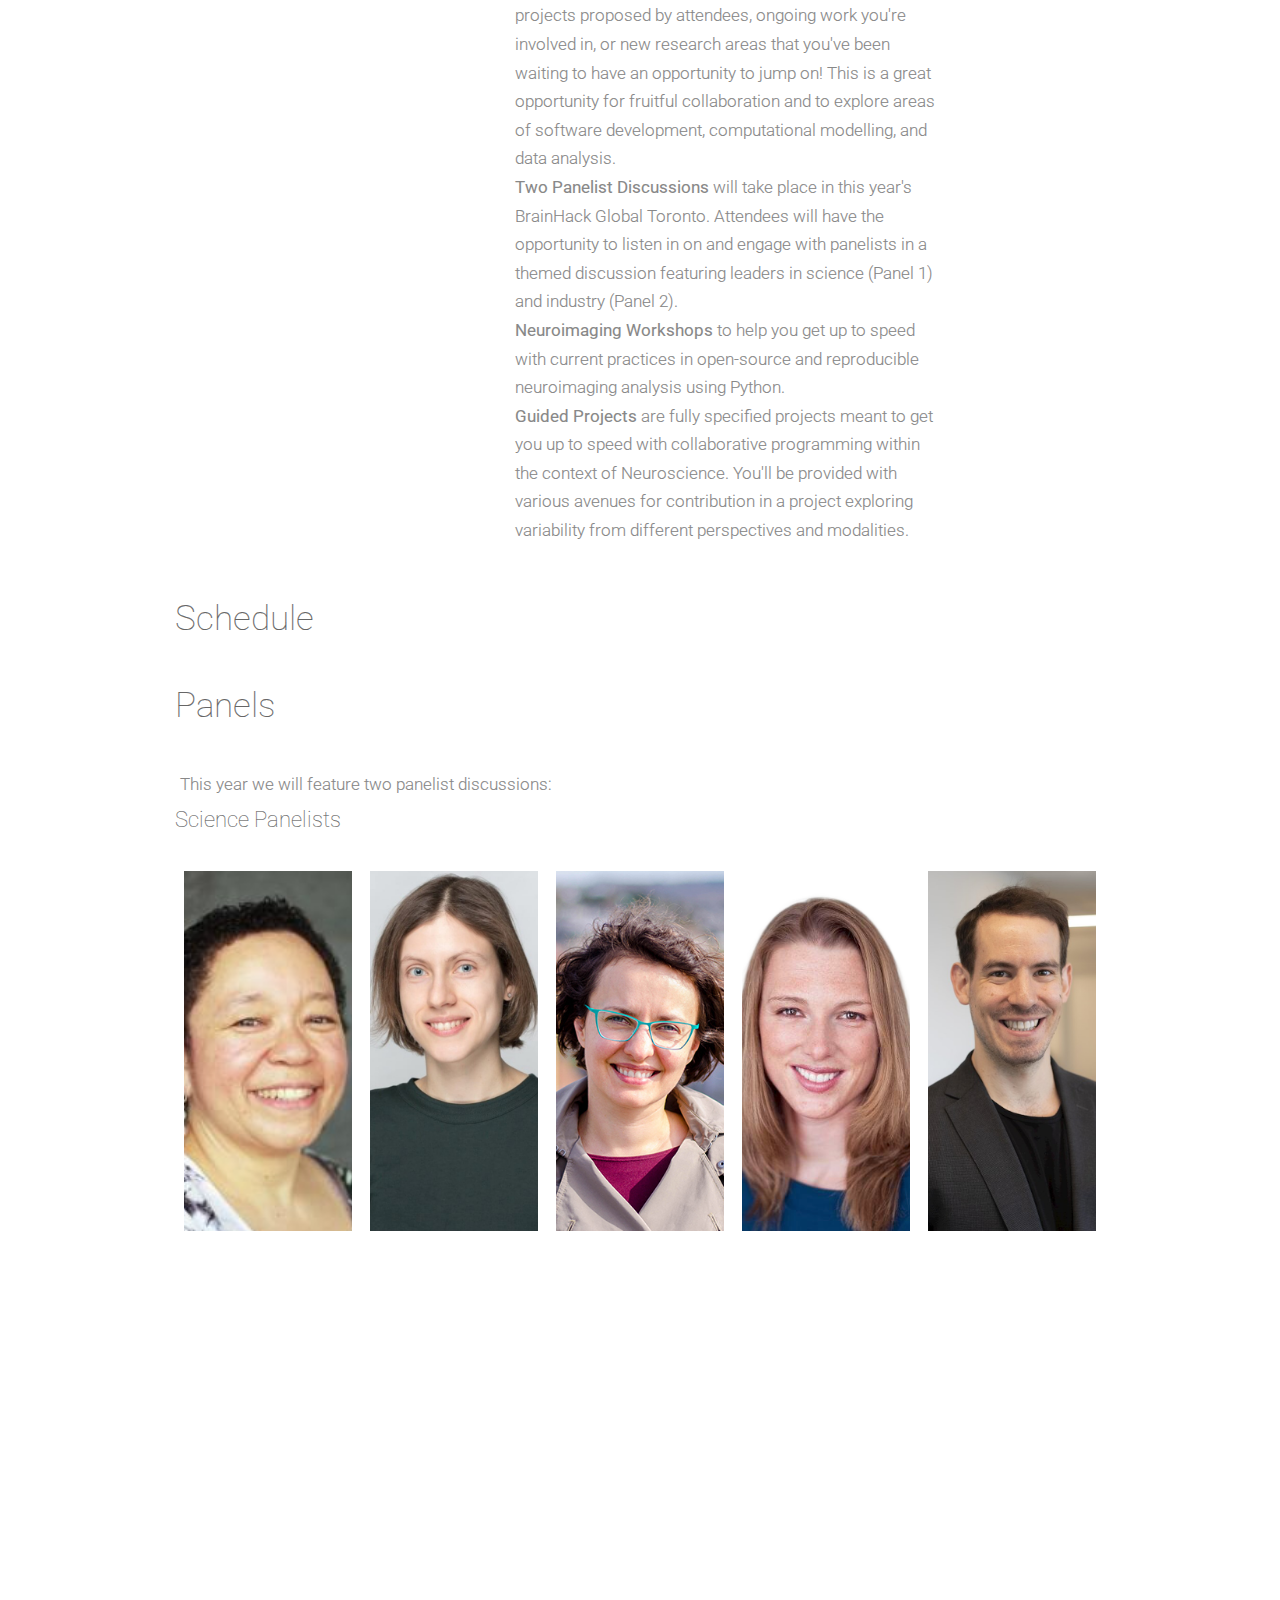
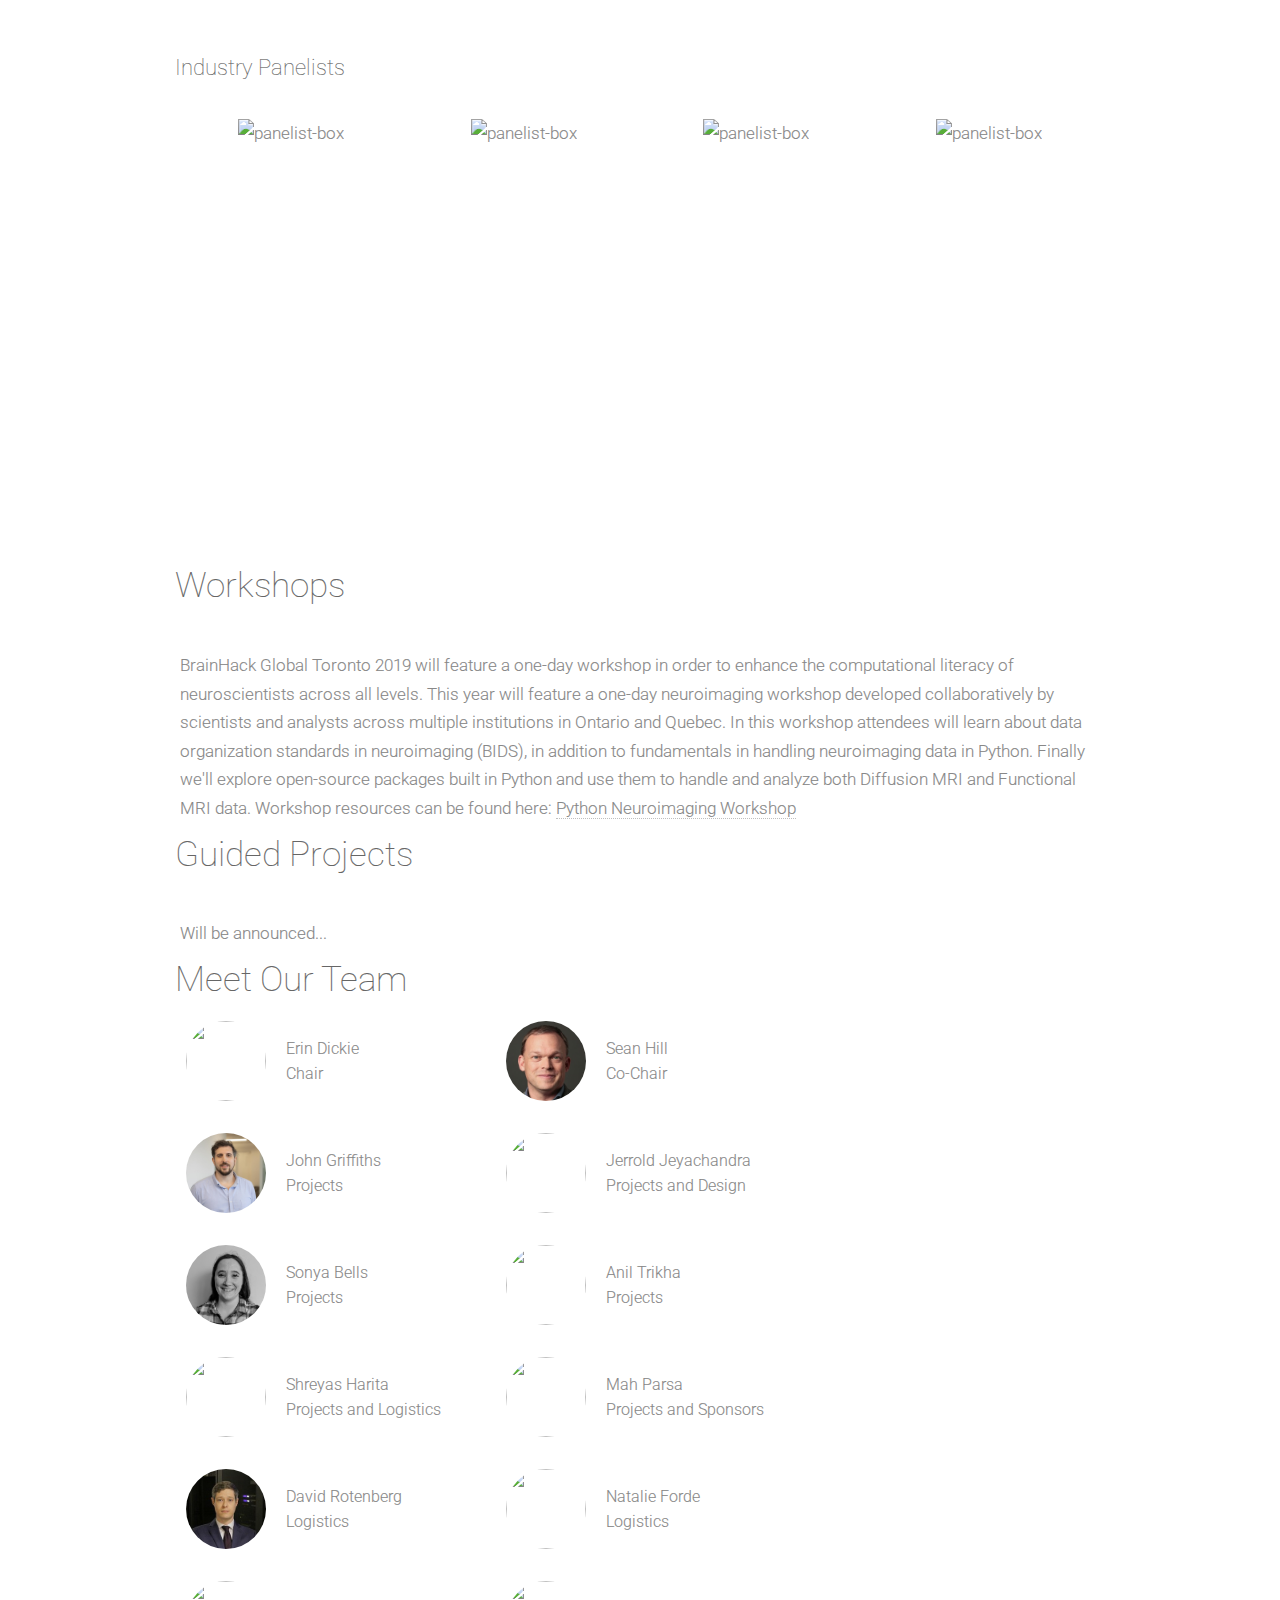
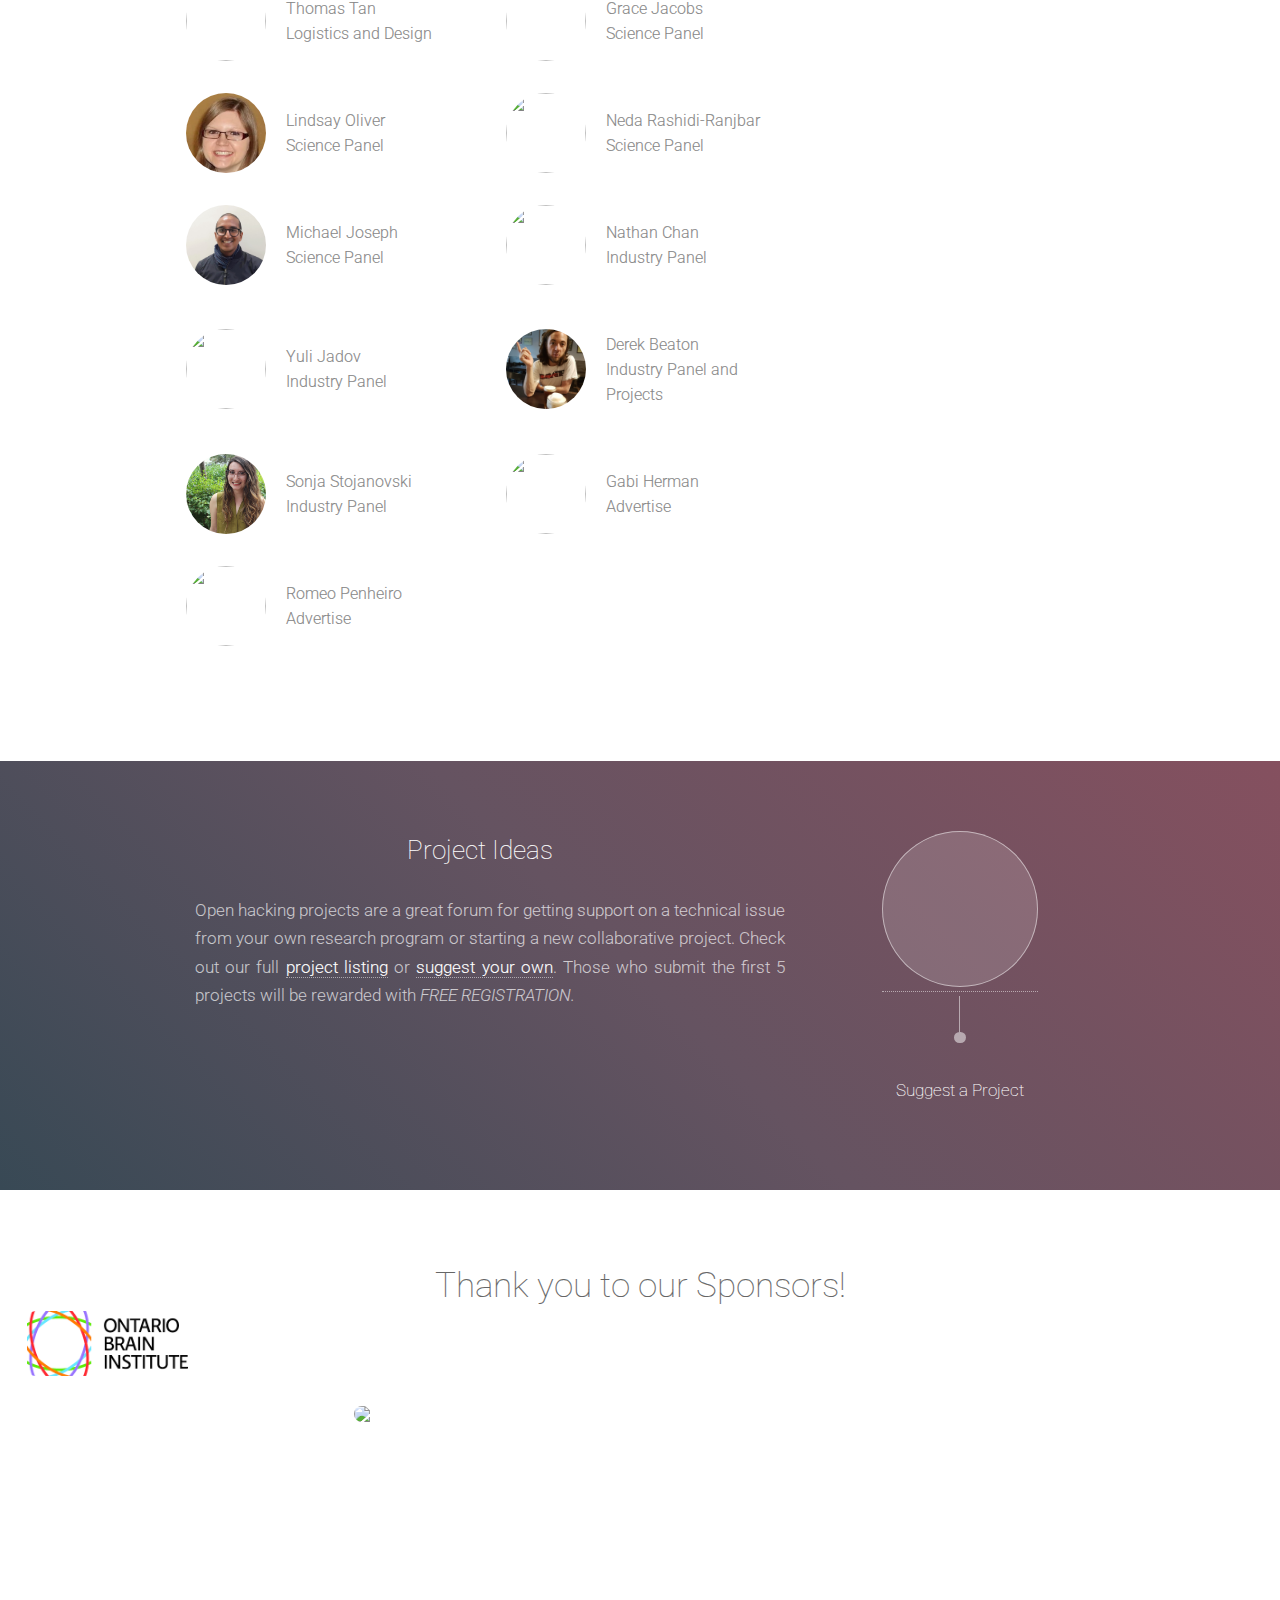
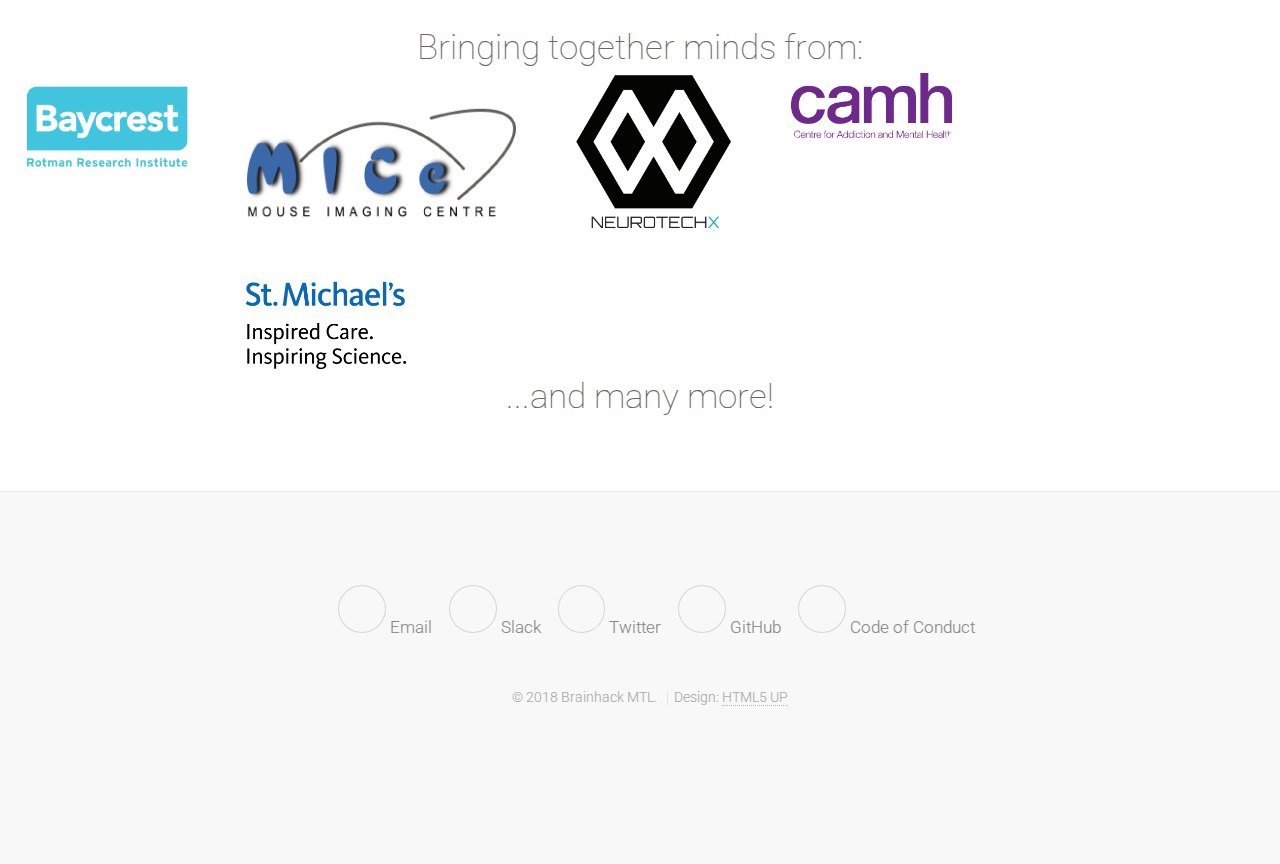
==== commit f9a8abe7: "fixing 2020 link" ====
--- a/index.html
+++ b/index.html
@@ -61,7 +61,7 @@
 
 		<div><img class="logo" src="./images/BrainHack/SVG/coverArt.svg" alt="retro-brain-logo"></div>
 
-		<div id="reg-link"><a href="https://www.eventbrite.ca/e/global-toronto-brainhack-2019-tickets-76980551903" id="register-link">Register Now</a></div>
+		<div id="reg-link"><a href="https://brainhackto.github.io/global-ON-2020/">This event is over - but click here to visit BrianHack 2020!</a></div>
 	  </div>
 
 
@@ -314,18 +314,18 @@
 										<div>Projects</div>
 						</div>
 						</div>
-						<div class="flex-item"><img src="./images/committee/person101.png">
-				<div class="description-text">
-										<div>Mah Parsa</div>
-										<div>Projects and Sponsors</div>
-				</div>
-					</div>
 				        <div class="flex-item"><img src="./images/committee/Shreyas.jpg">
 				    <div class="description-text">
 				            <div>Shreyas Harita</div>
 				            <div>Projects and Logistics</div>
 				    </div>
 				      </div>
+							<div class="flex-item"><img src="./images/committee/person101.png">
+				<div class="description-text">
+										<div>Mah Parsa</div>
+										<div>Projects and Sponsors</div>
+				</div>
+					</div>
 				          <div class="flex-item"><img src="./images/committee/david.jpeg">
 				      <div class="description-text">
 				              <div>David Rotenberg</div>
@@ -487,7 +487,7 @@
 				</div>
 				<div class="3u">
 					<a href="http://www.camh.ca/en/research/research_areas/krembil-centre-for-neuroinformatics" target="_blank" class="image fit">
-						<img src="images/CAMH_KCNI_logo.png" alt="" />
+						<img src="images/KCNI_with_brain.jpeg" alt="" />
 					</a>
 				</div>
 				<div class="3u">
@@ -511,7 +511,7 @@
 			</div>
 			<div class="3u">
 				<a href="https://www.baycrest.org/Baycrest/Research-Innovation/About-Us/Rotman-Research-Institute" target="_blank" class="image fit">
-					<img src="images/baycrest.png" alt="" />
+					<img src="images/new_RRI_logo.jpg" alt="" />
 				</a>
 			</div>
 			<div class="2u">
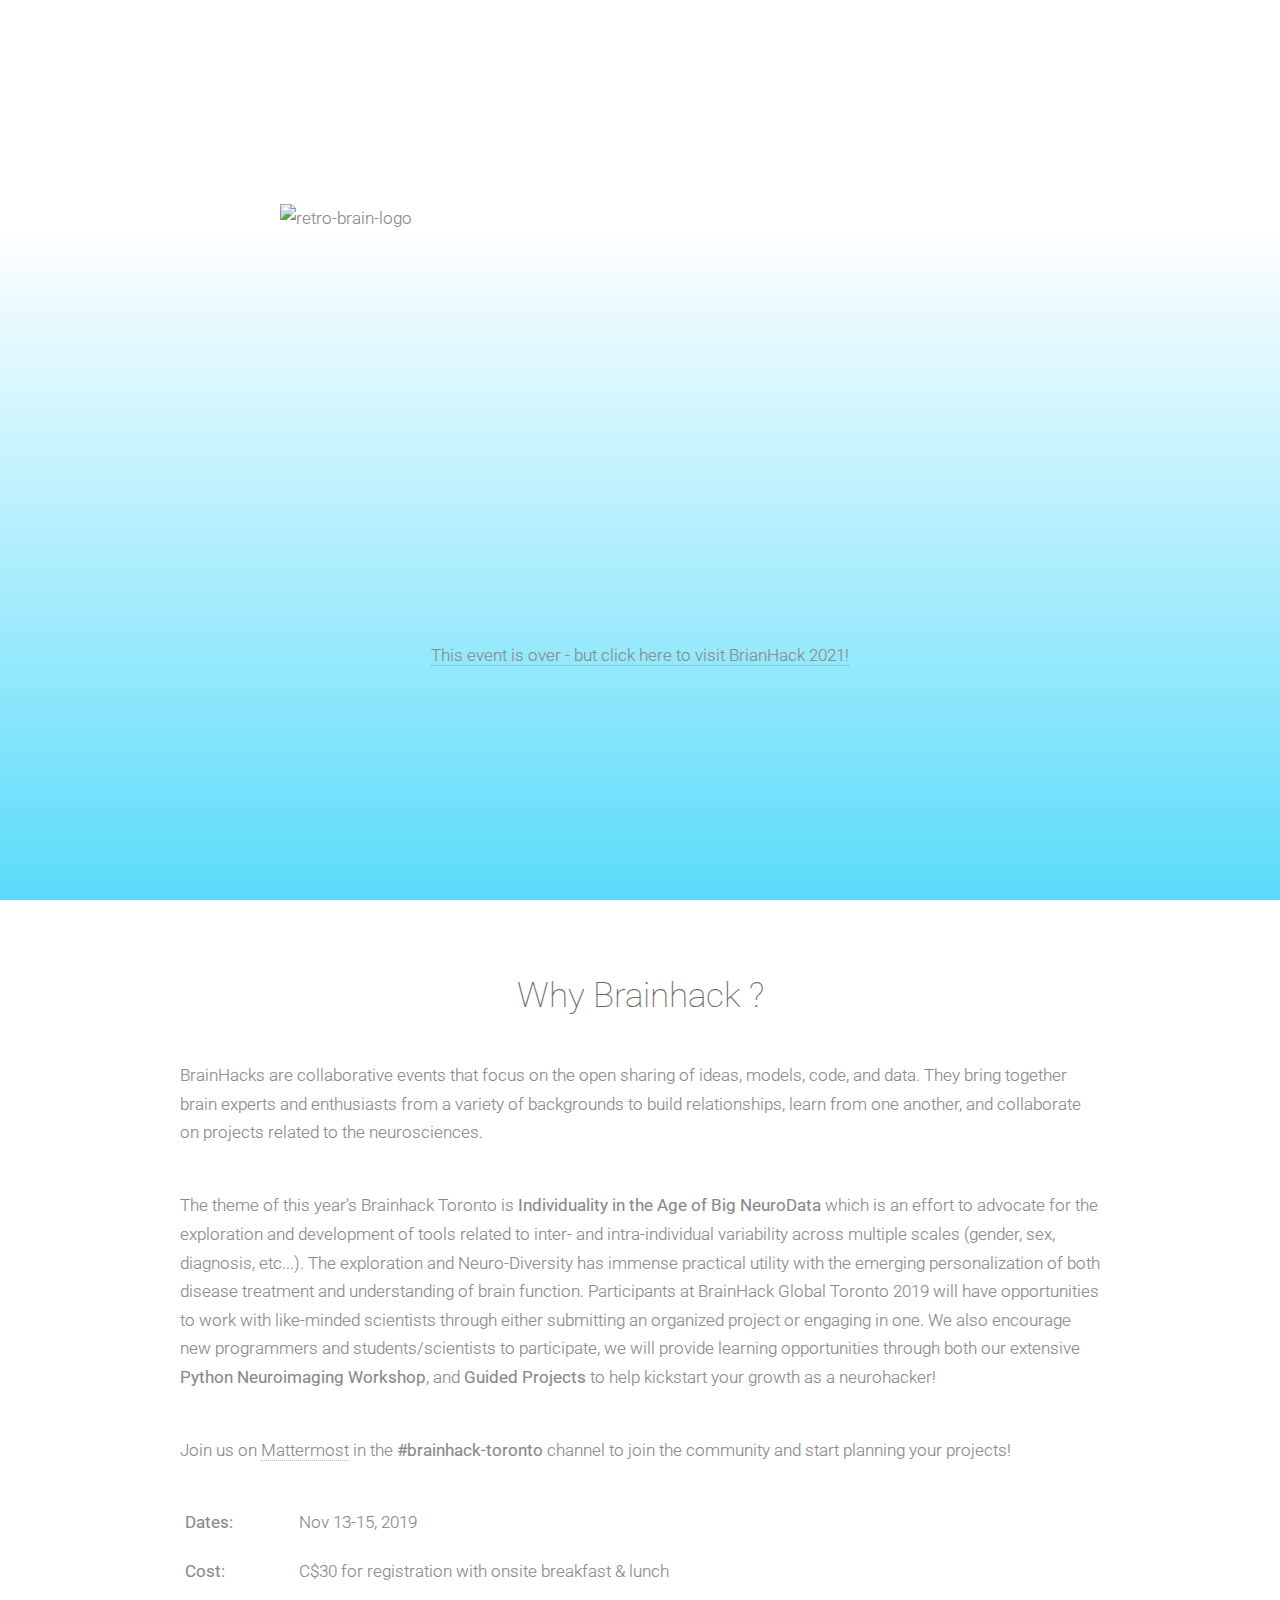
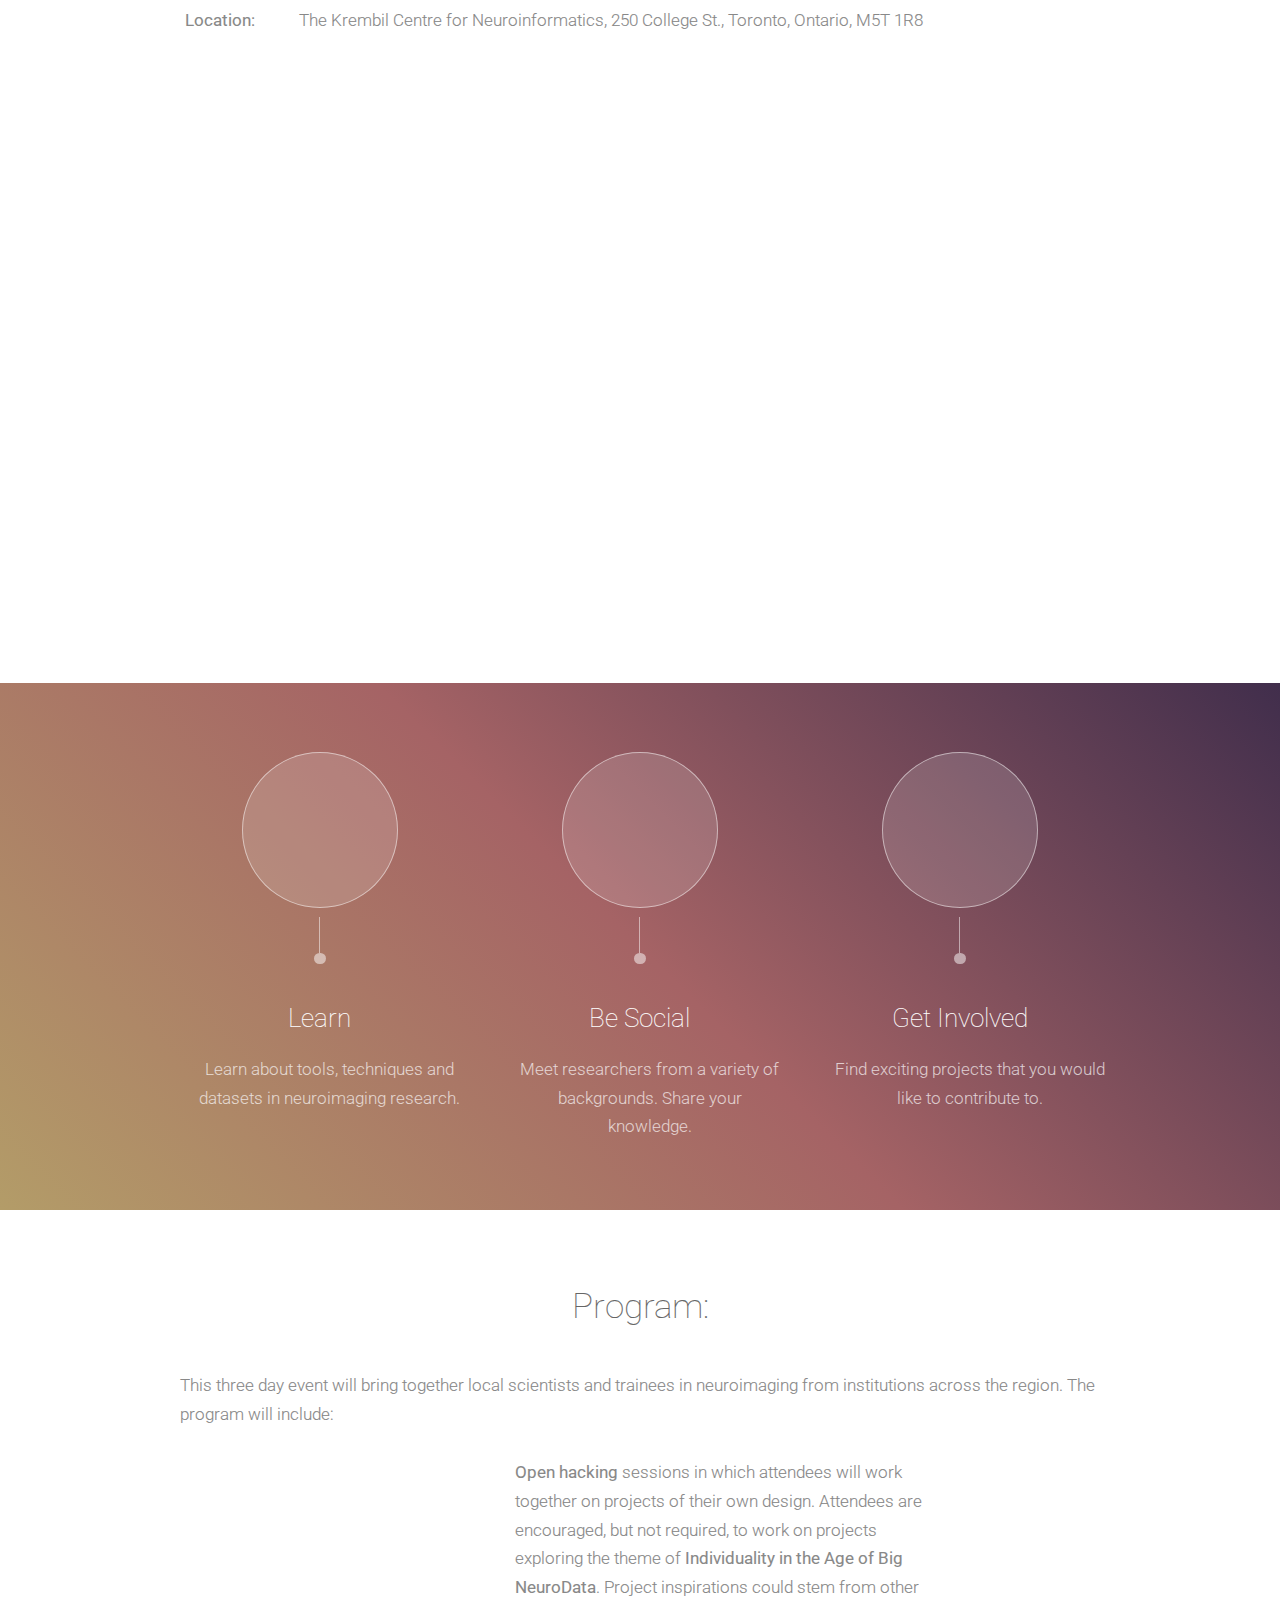
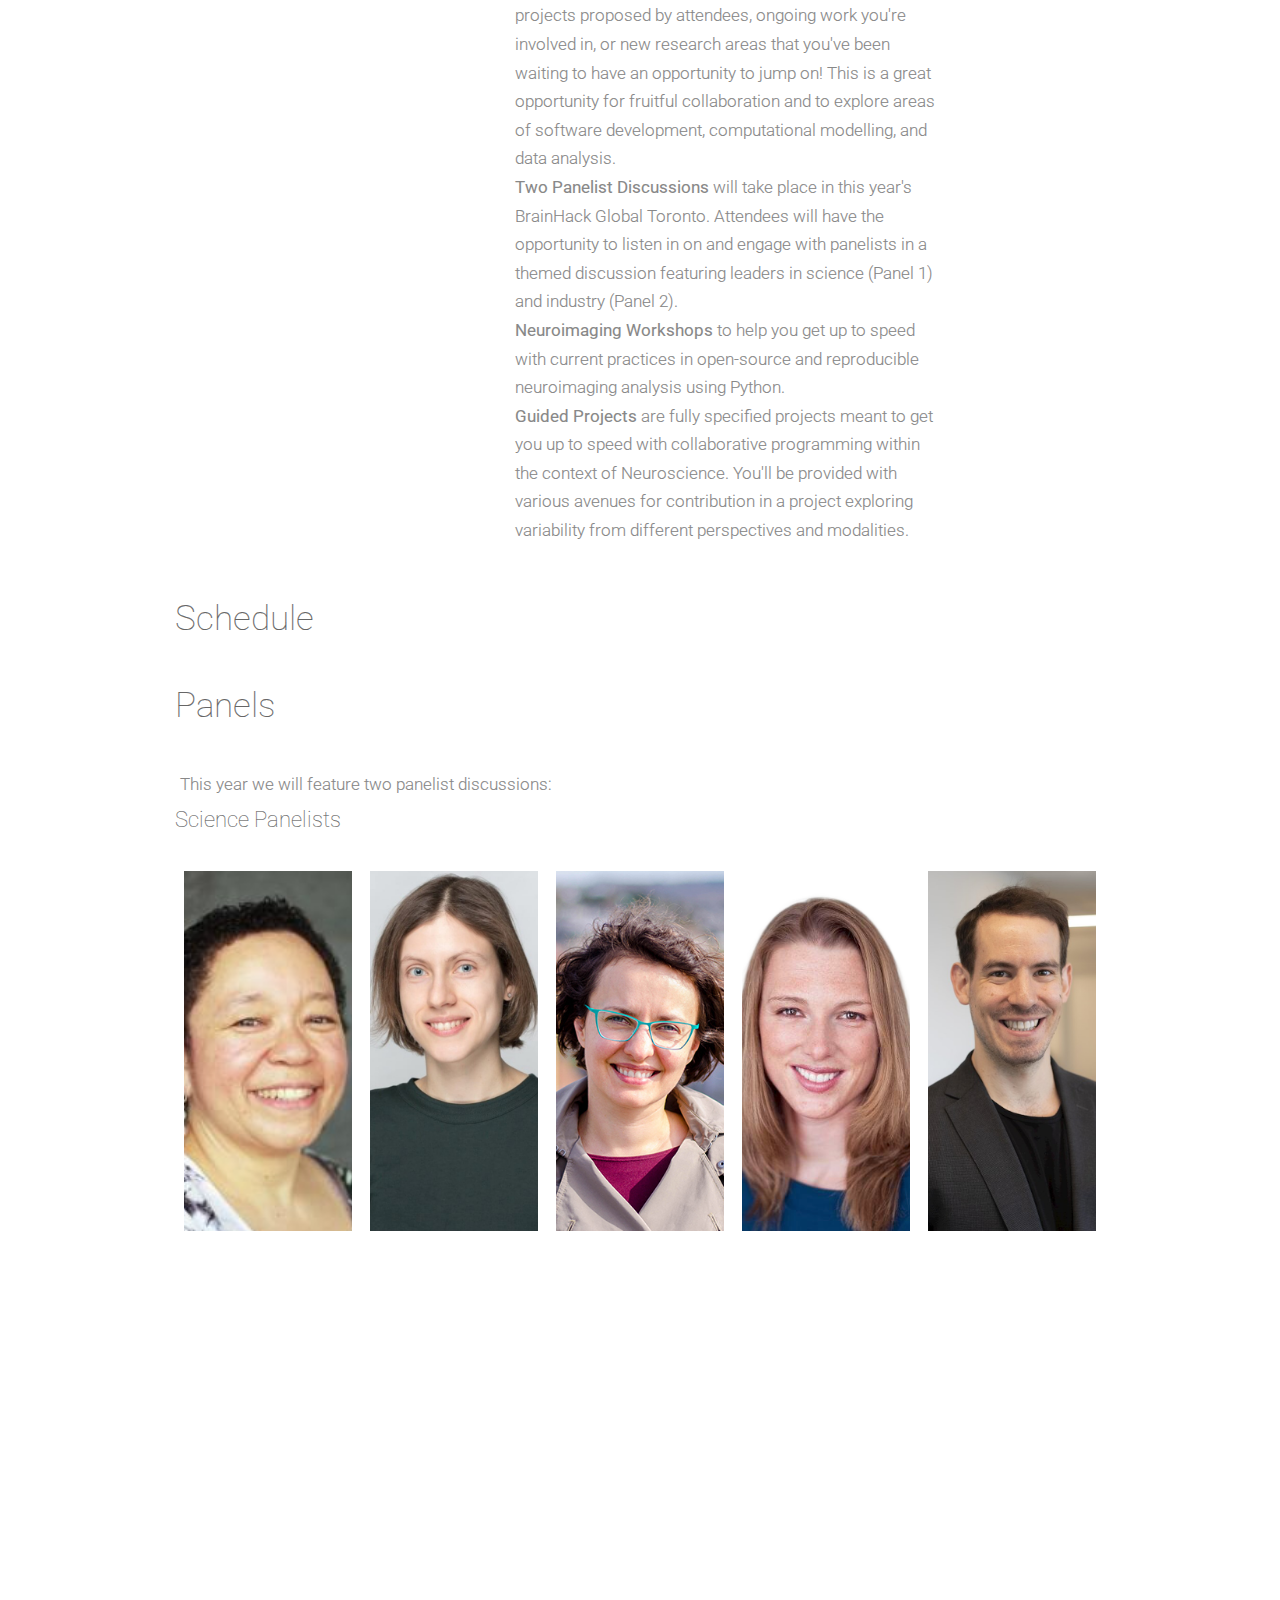
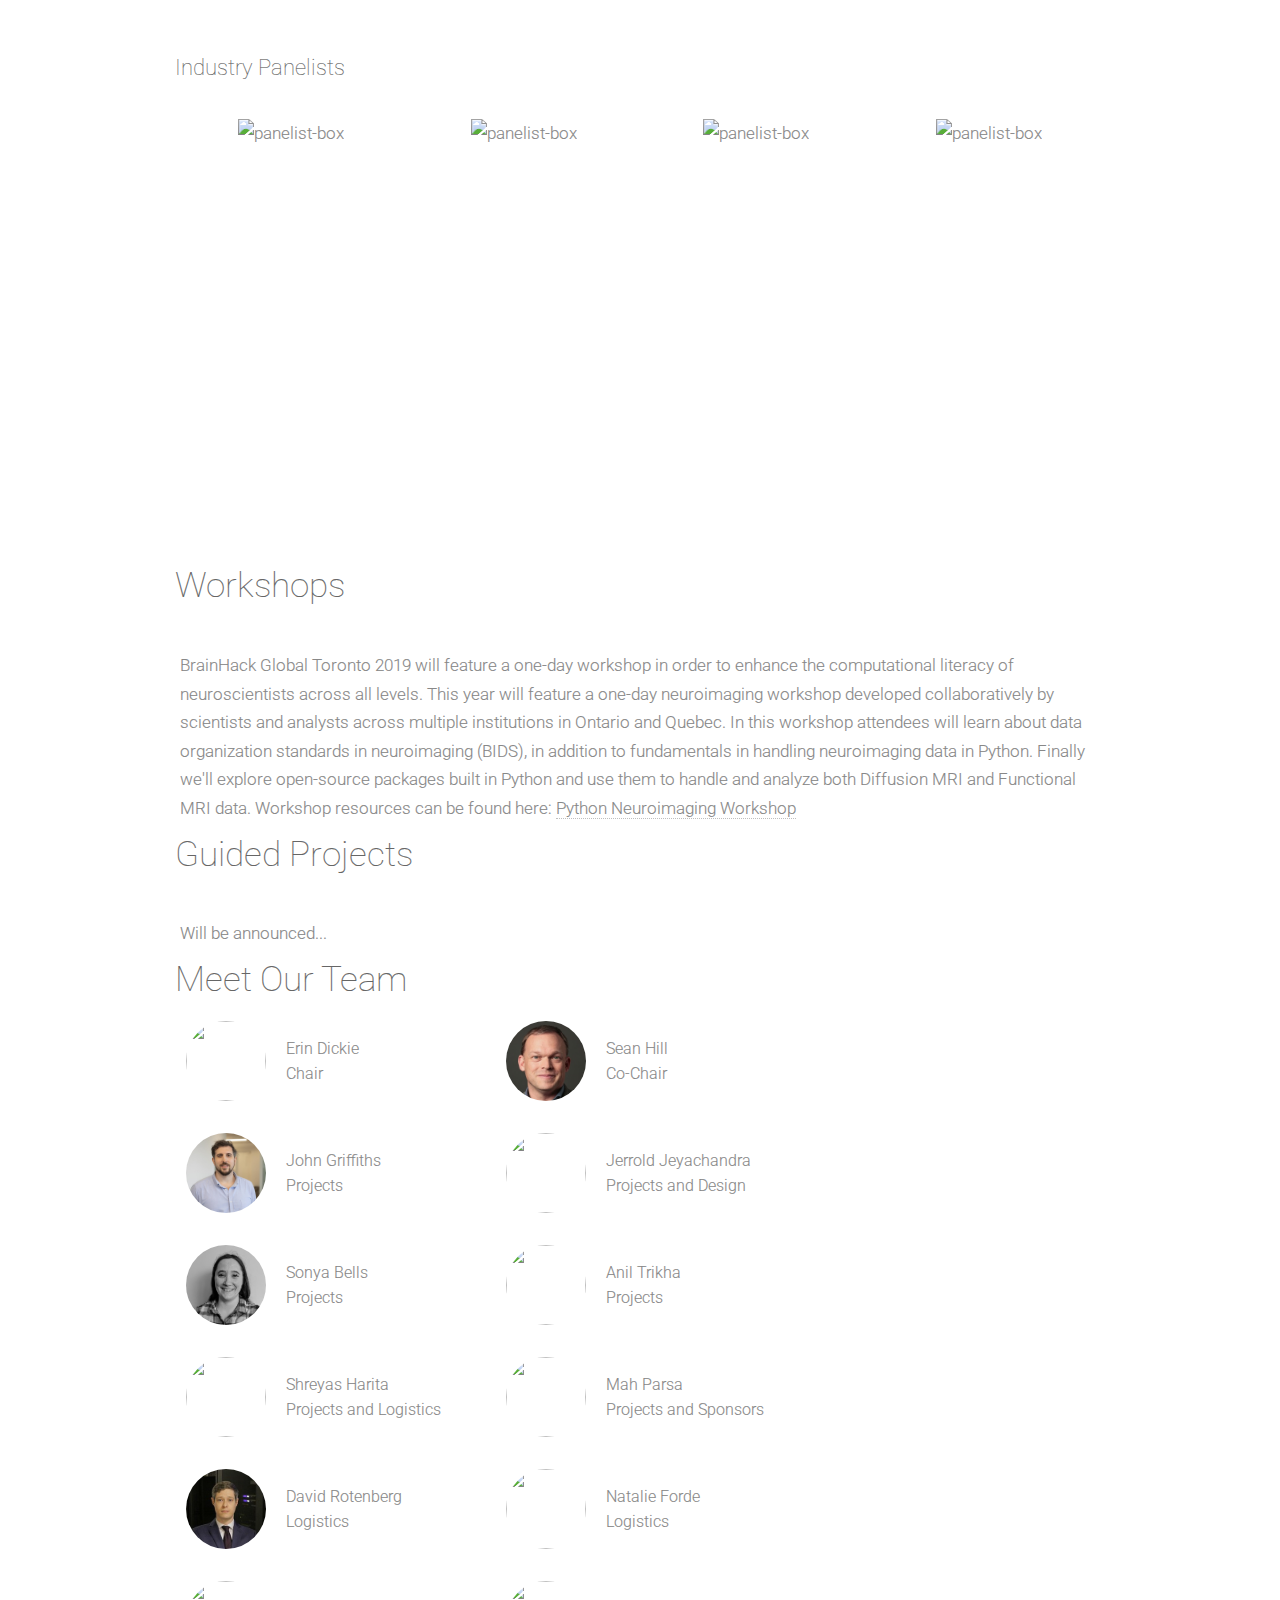
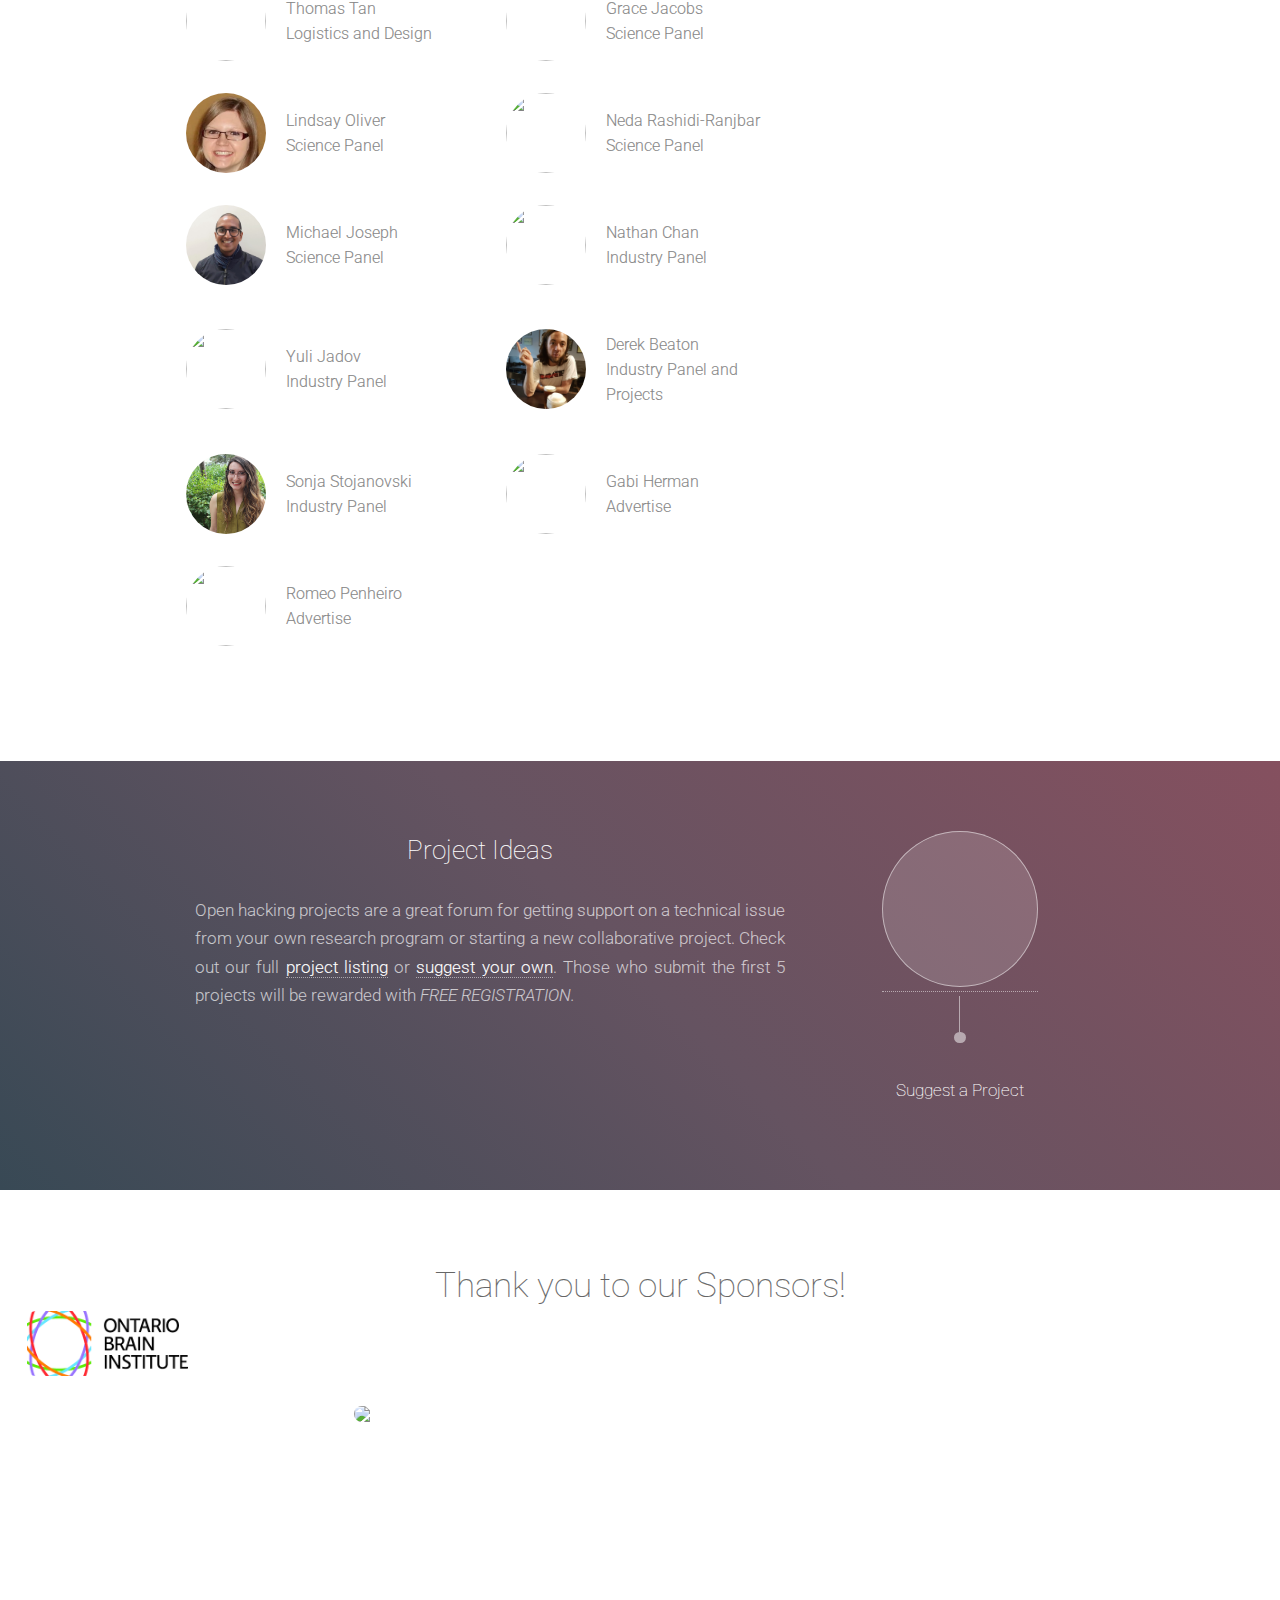
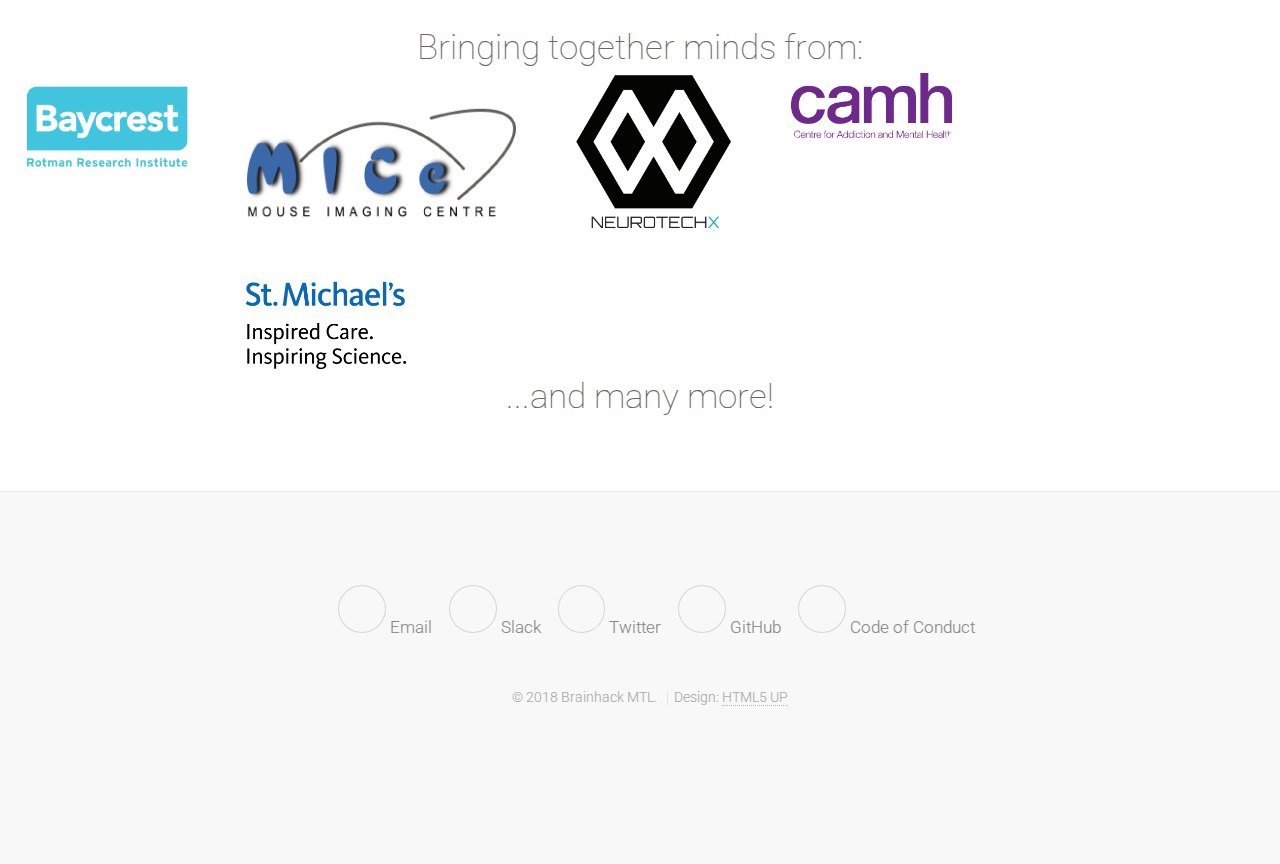
==== commit a6f76f5f: "linking to brainhack 2021" ====
--- a/index.html
+++ b/index.html
@@ -61,7 +61,7 @@
 
 		<div><img class="logo" src="./images/BrainHack/SVG/coverArt.svg" alt="retro-brain-logo"></div>
 
-		<div id="reg-link"><a href="https://brainhackto.github.io/global-ON-2020/">This event is over - but click here to visit BrianHack 2020!</a></div>
+		<div id="reg-link"><a href="https://brainhackto.github.io/global-toronto-12-2021/">This event is over - but click here to visit BrianHack 2021!</a></div>
 	  </div>
 
 
